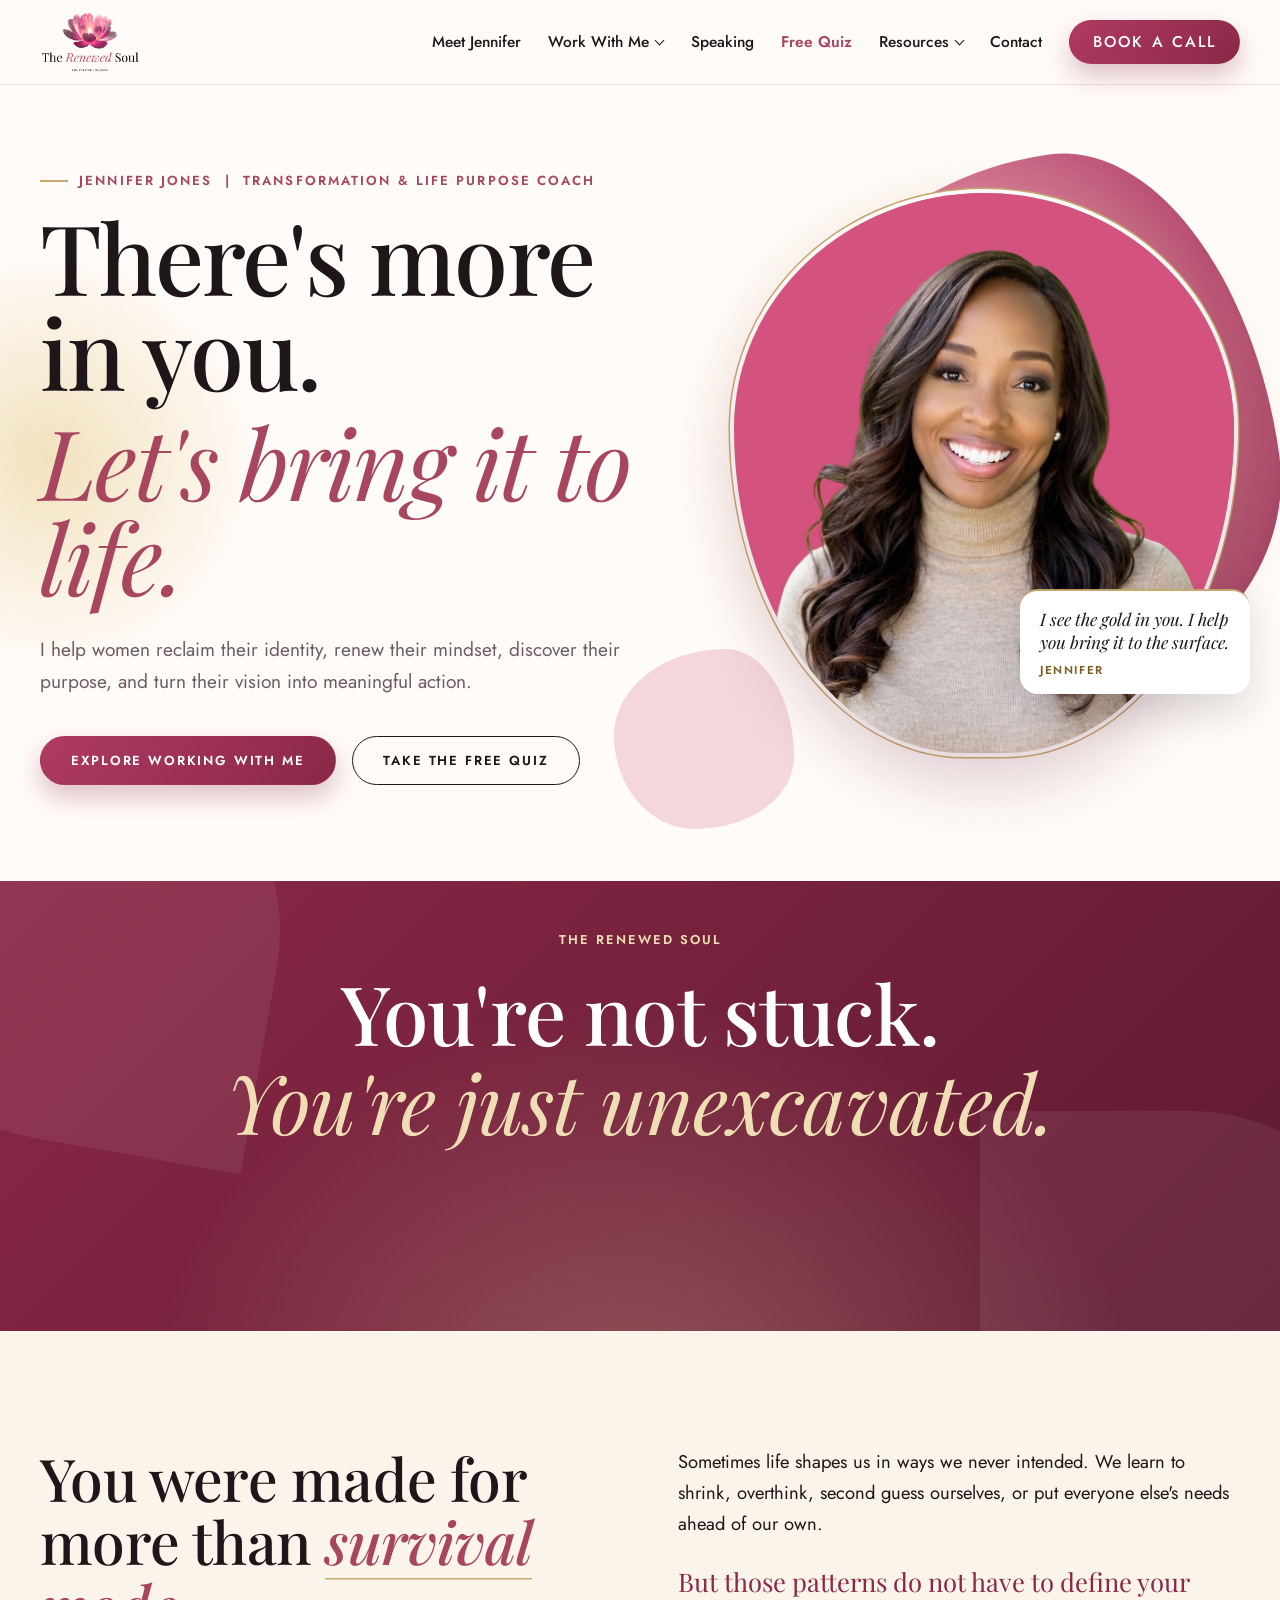
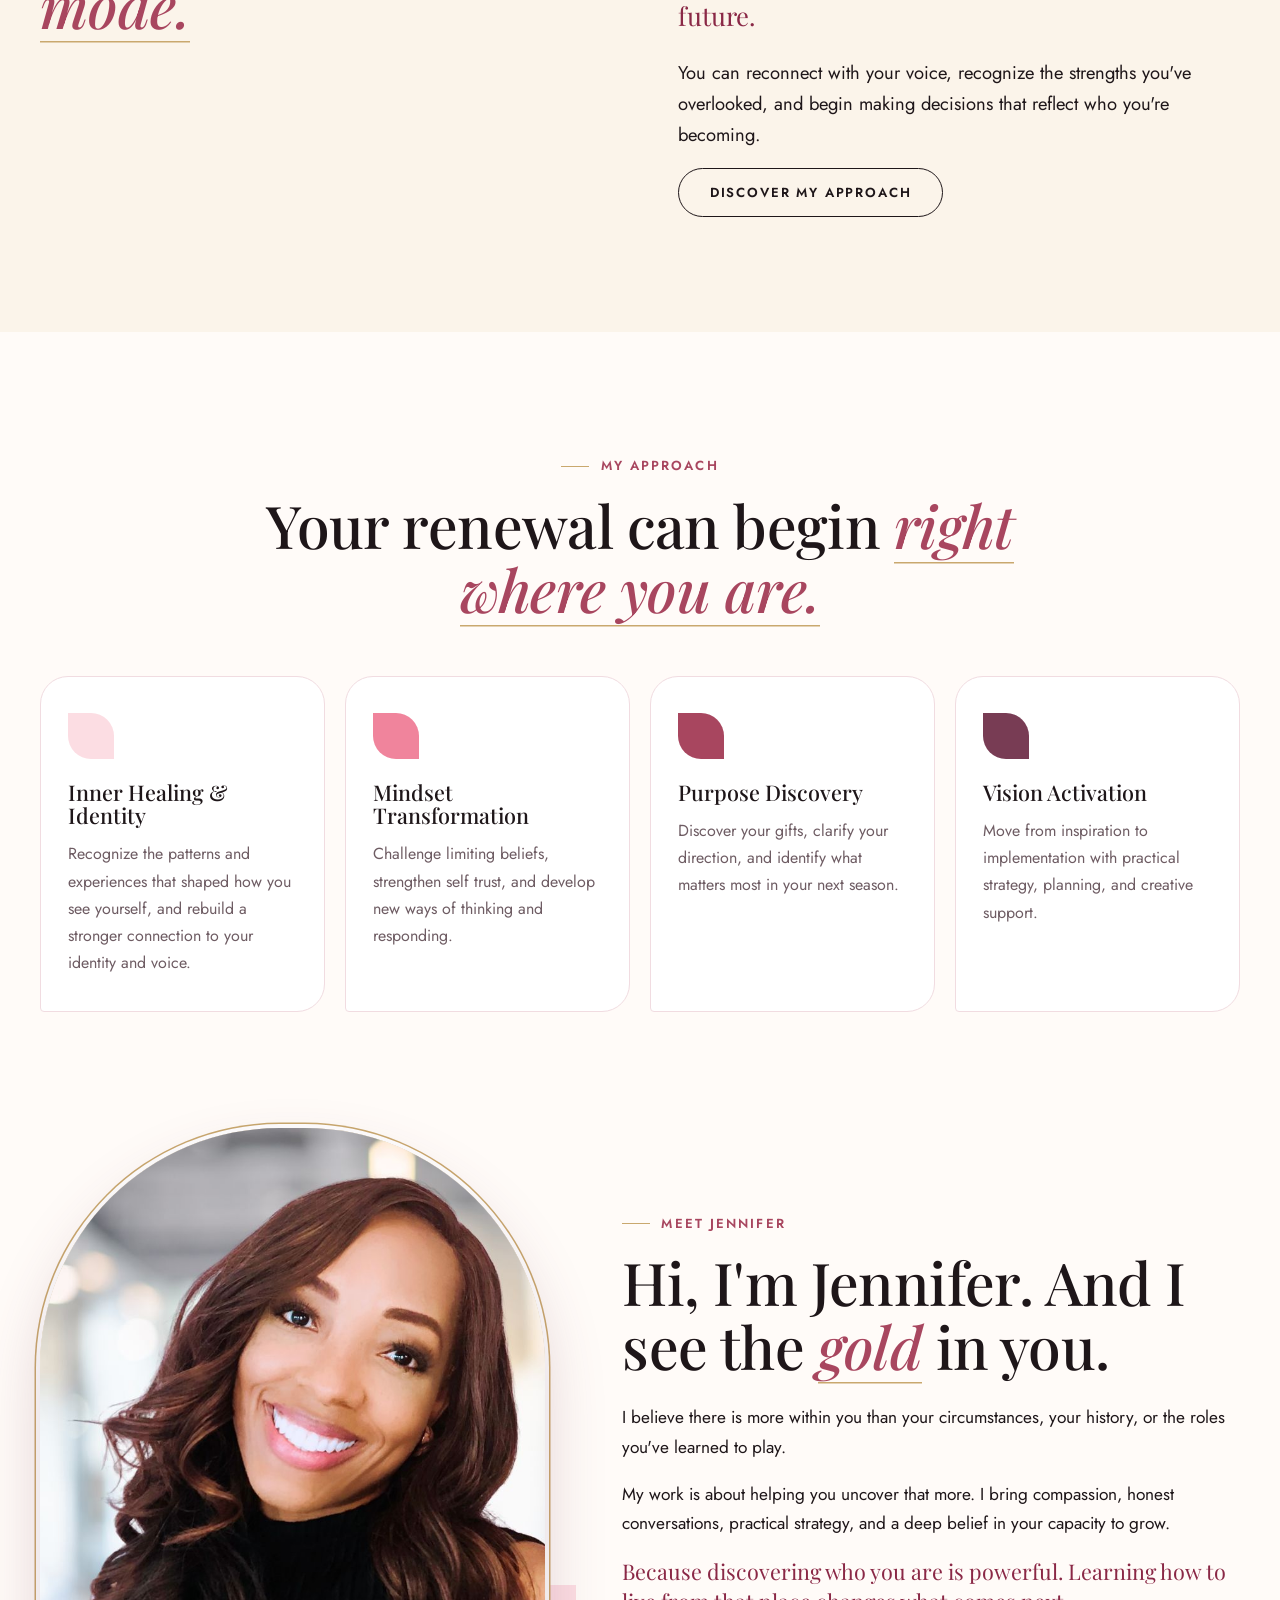
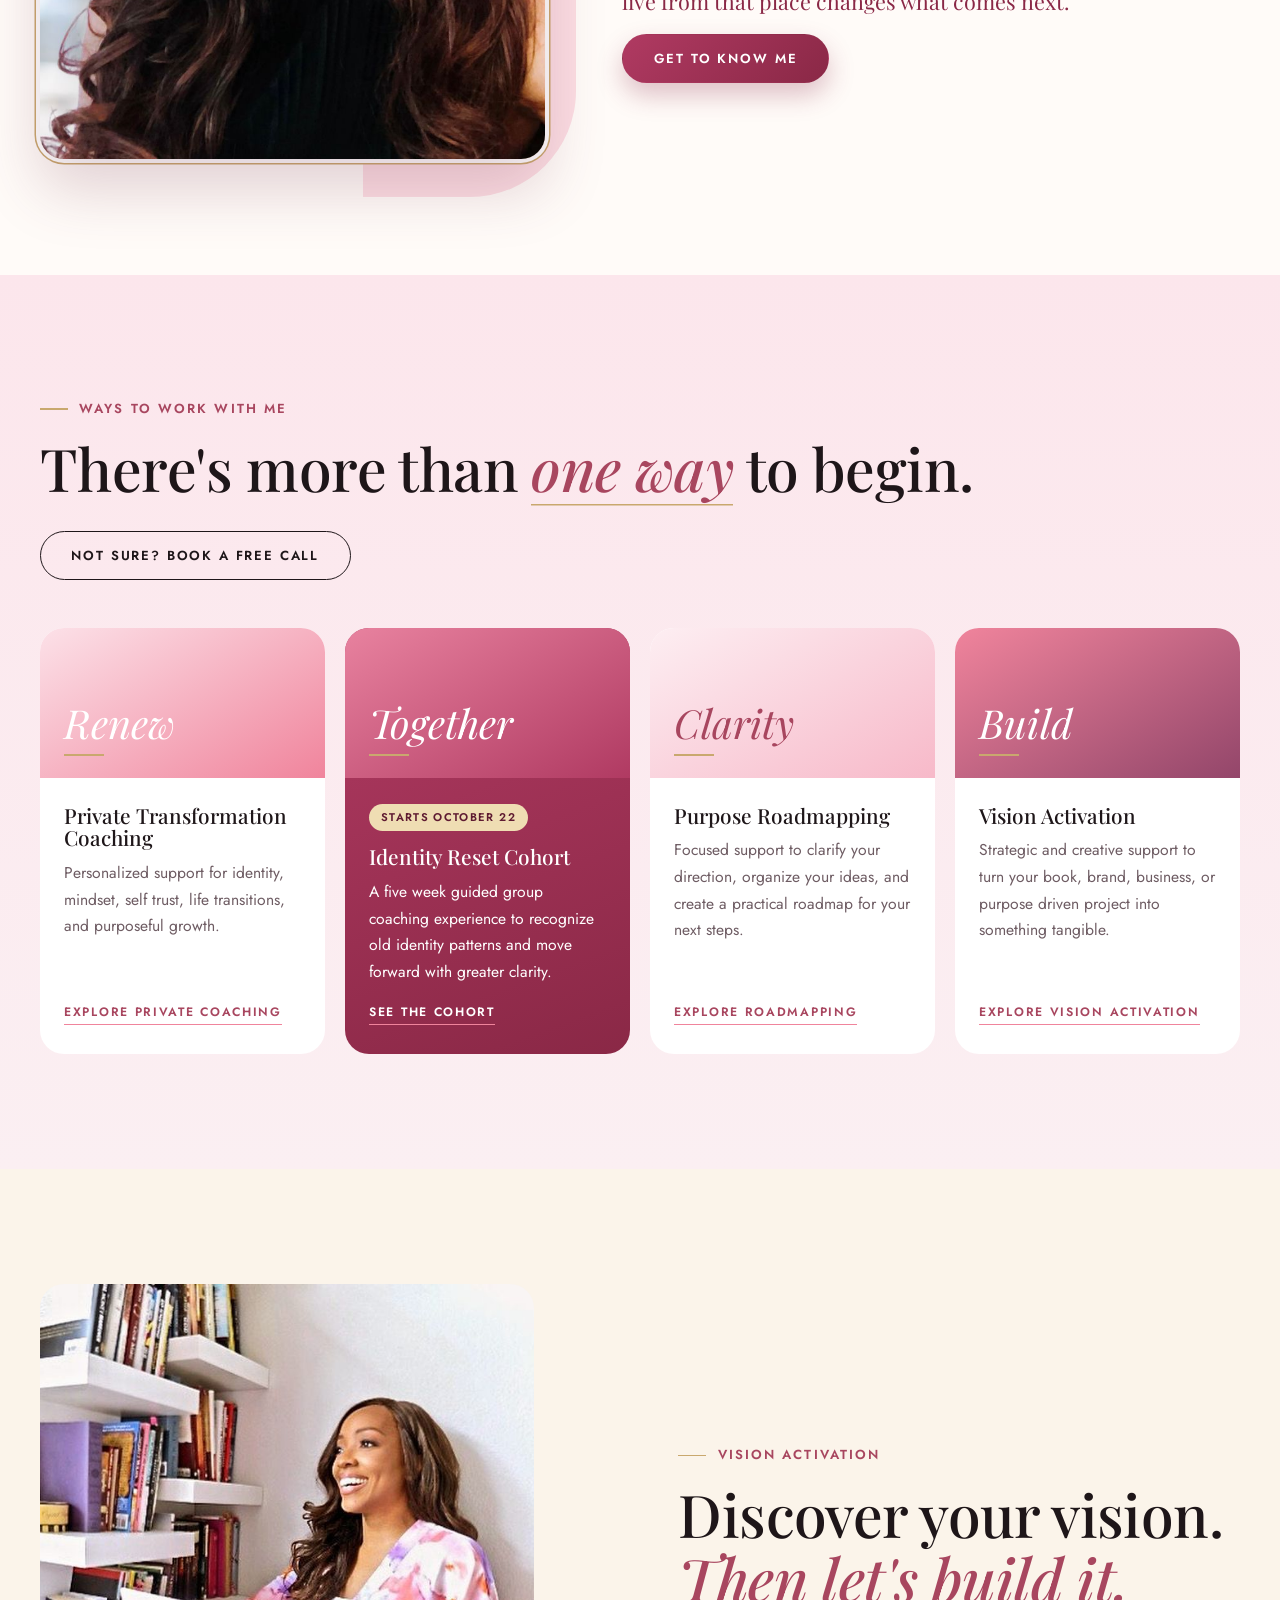
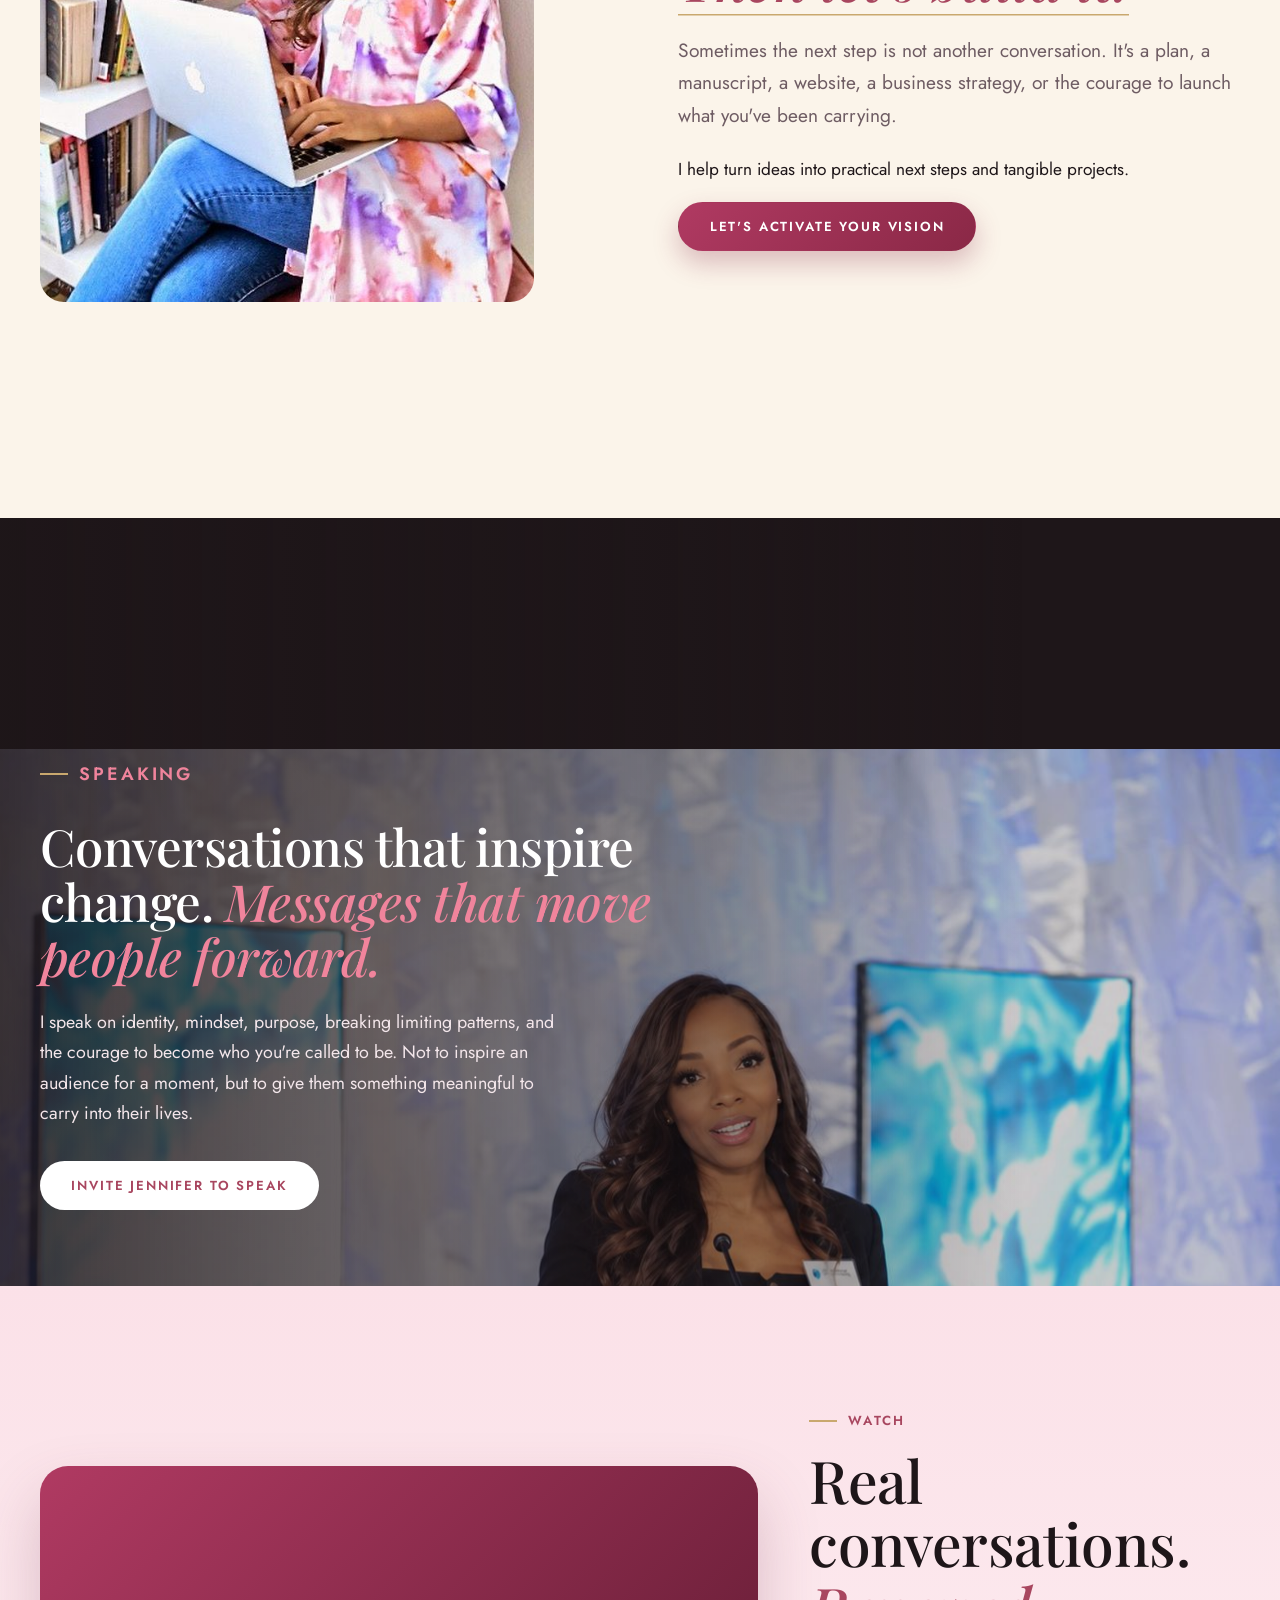
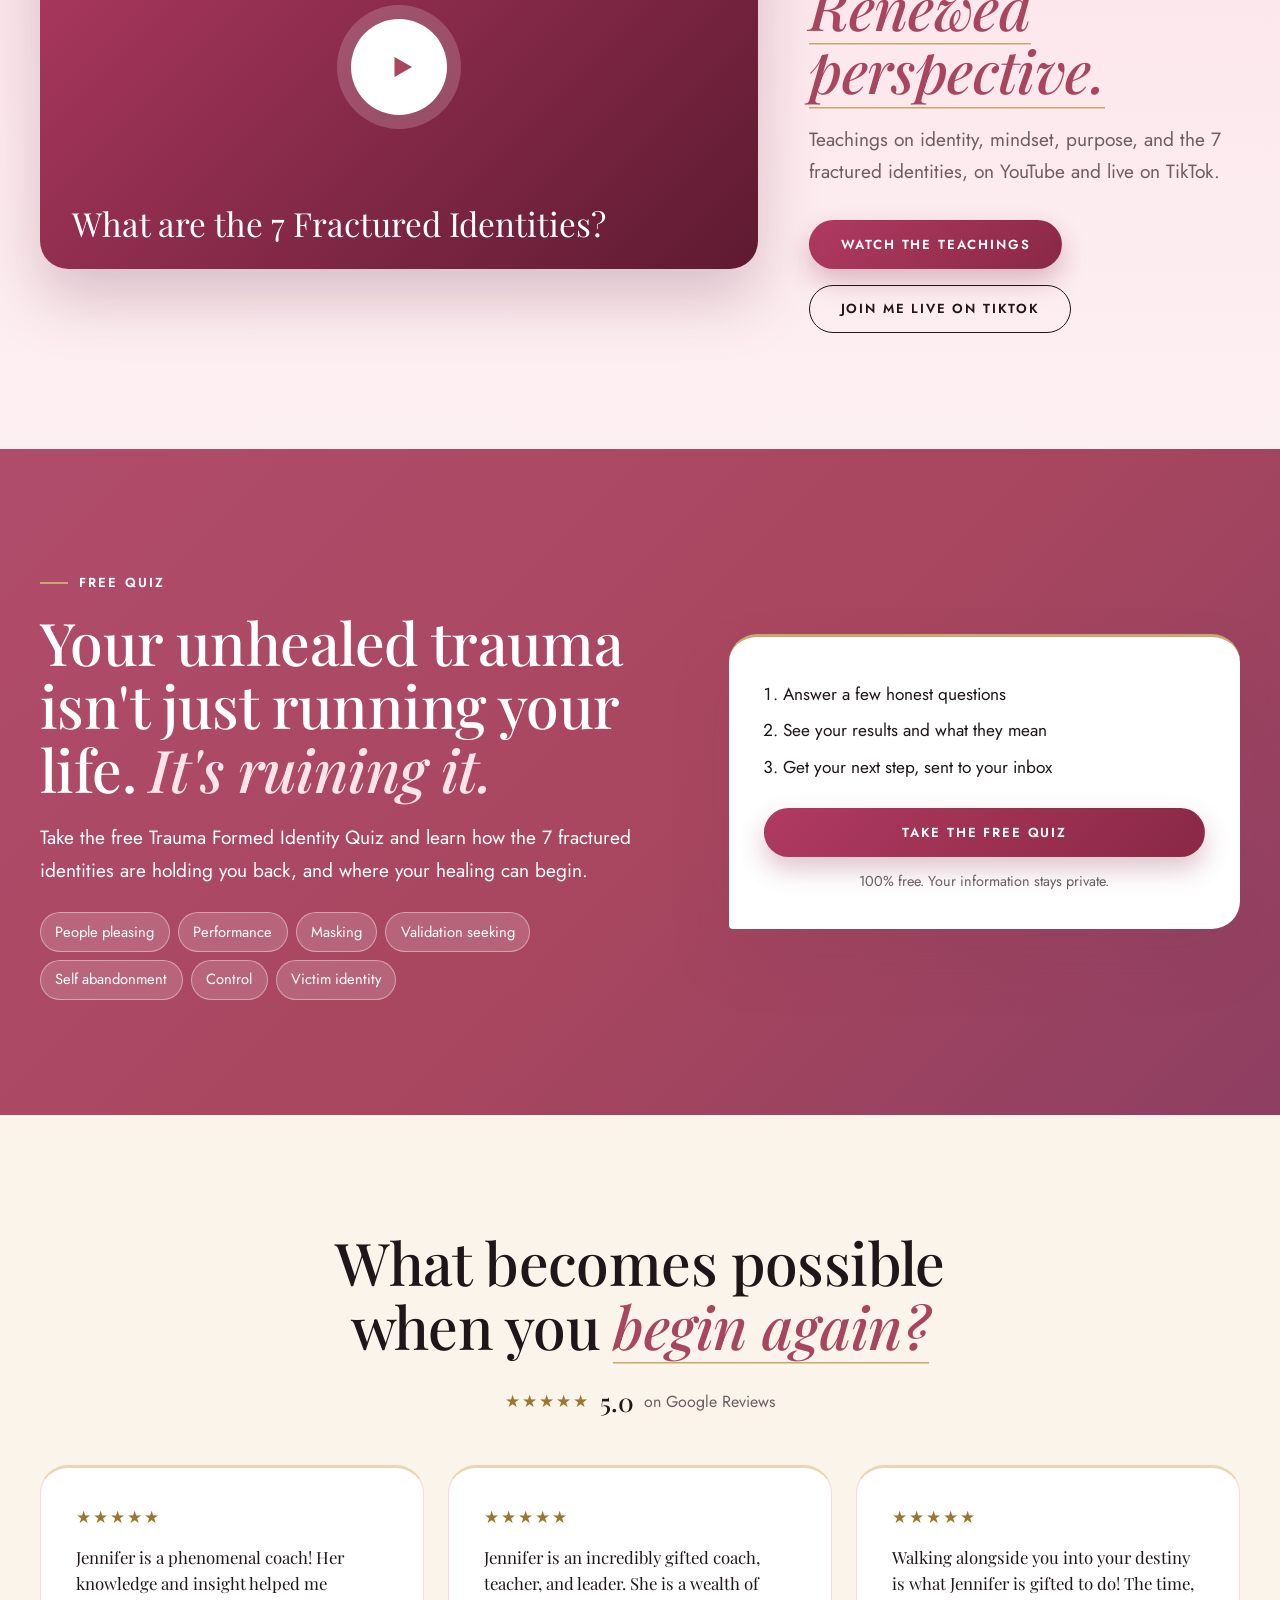
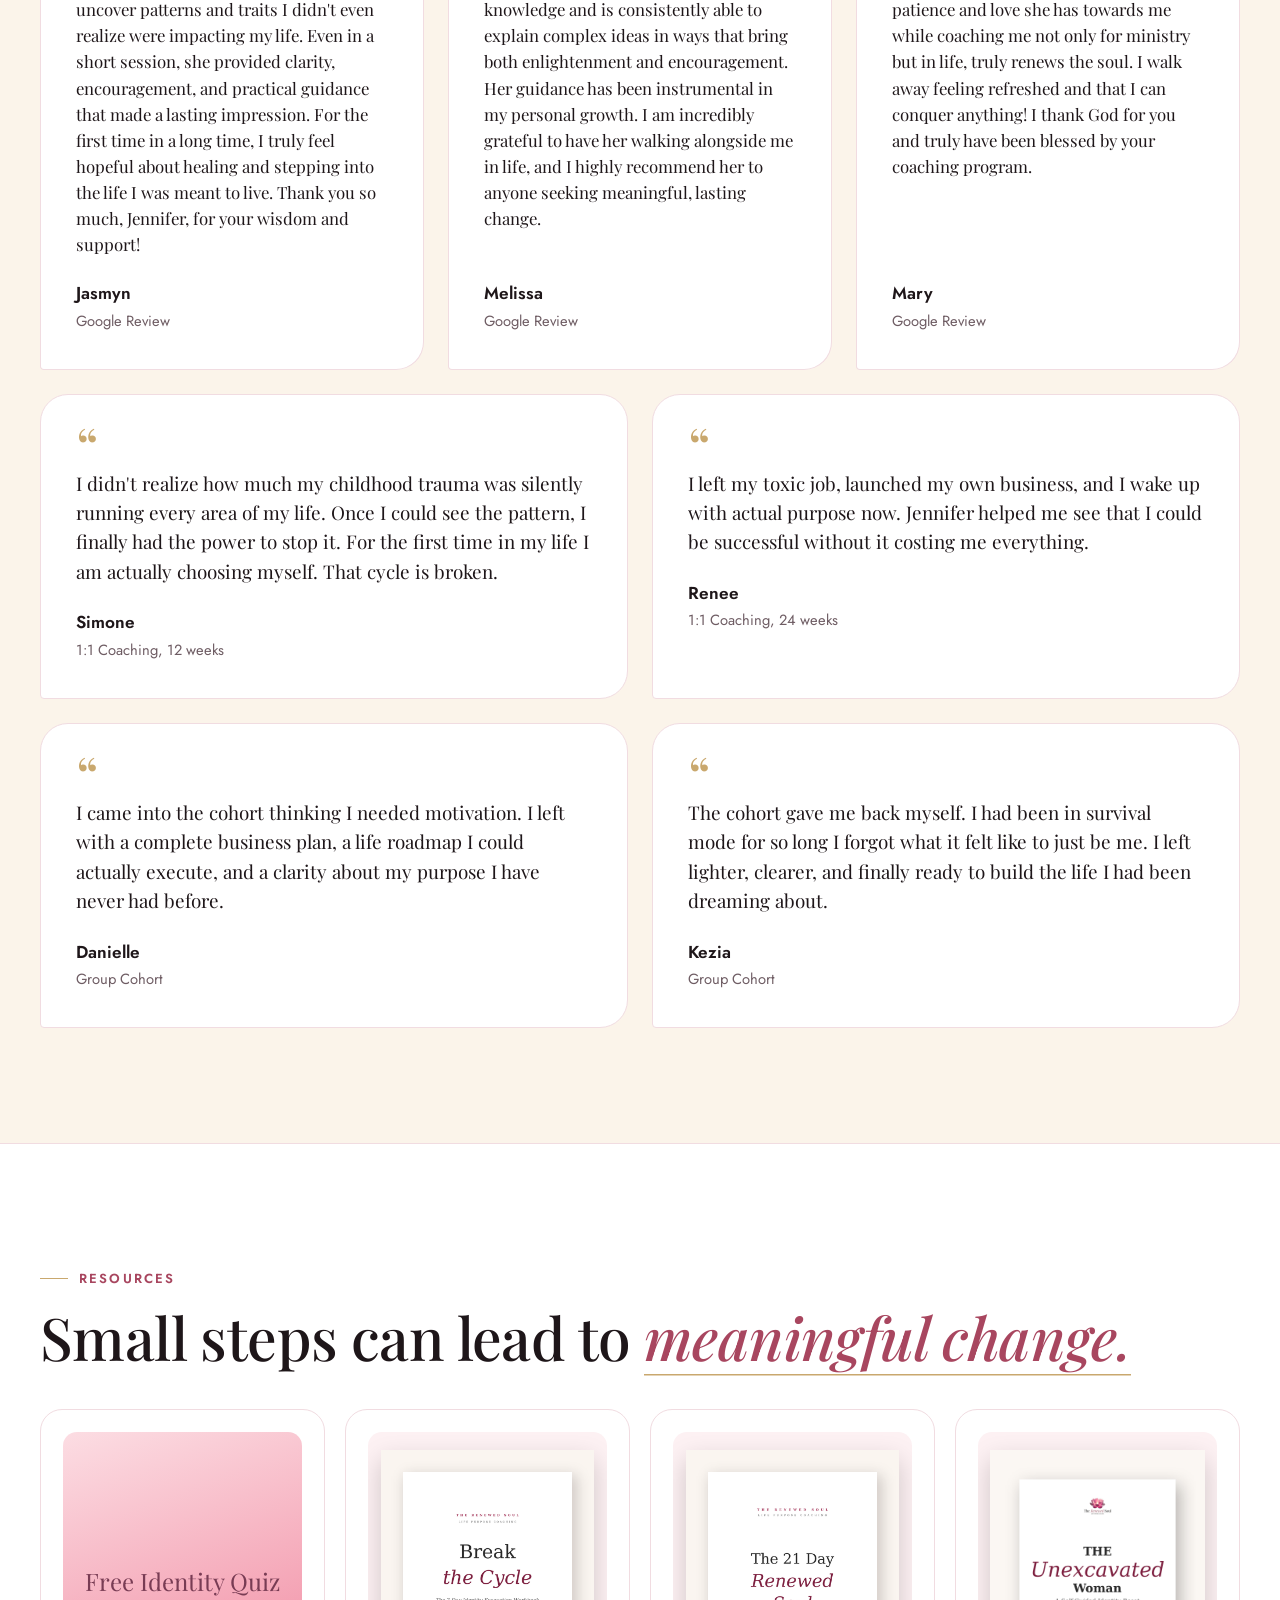
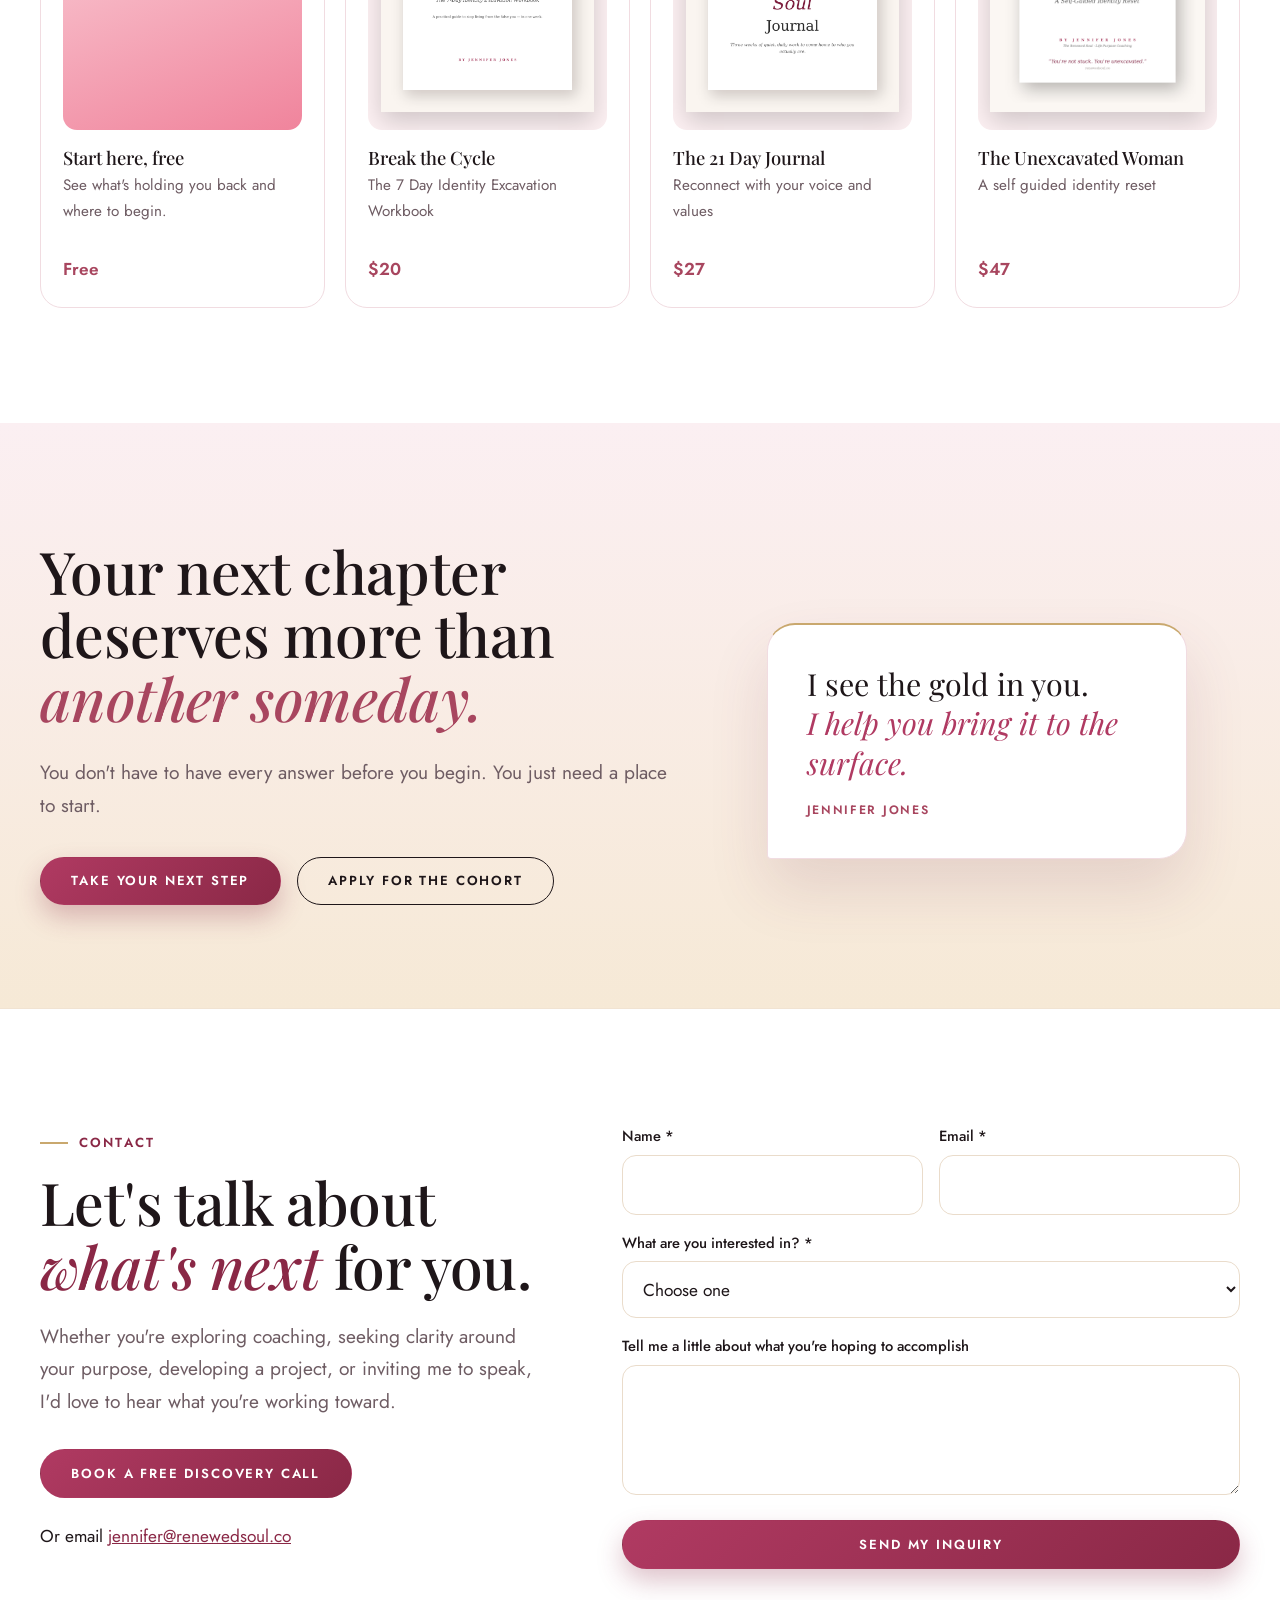
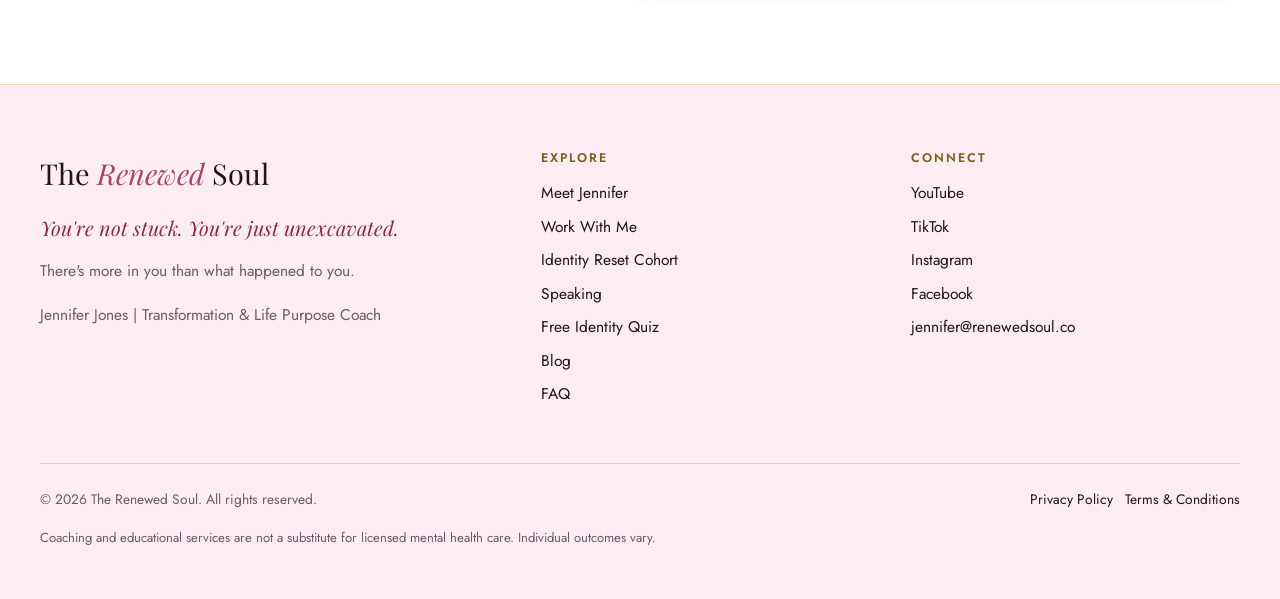
==== index.html @ f17a7a8d "Add files via upload" ====
<!DOCTYPE html>
<html lang="en">
<head>
<meta charset="UTF-8">
<meta name="viewport" content="width=device-width, initial-scale=1, viewport-fit=cover">
<script>document.documentElement.classList.add('js')</script>
<title>Jennifer Jones | Transformation & Life Purpose Coach and Speaker</title>
<meta name="description" content="Trauma informed life purpose coaching with Jennifer Jones. Heal identity patterns, renew your mindset, find your purpose, and build your vision.">
<meta name="author" content="Jennifer Jones">
<meta name="robots" content="index, follow, max-image-preview:large, max-snippet:-1">
<link rel="canonical" href="https://renewedsoul.co/">
<meta name="theme-color" content="#A8465F">
<meta property="og:type" content="website">
<meta property="og:site_name" content="The Renewed Soul">
<meta property="og:locale" content="en_US">
<meta property="og:url" content="https://renewedsoul.co/">
<meta property="og:title" content="Jennifer Jones | Transformation & Life Purpose Coach and Speaker">
<meta property="og:description" content="Trauma informed life purpose coaching with Jennifer Jones. Heal identity patterns, renew your mindset, find your purpose, and build your vision.">
<meta property="og:image" content="https://renewedsoul.co/images/hero.jpg">
<meta property="og:image:width" content="1000">
<meta property="og:image:height" content="1000">
<meta property="og:image:alt" content="Jennifer Jones, Transformation and Life Purpose Coach, smiling">
<meta name="twitter:card" content="summary_large_image">
<meta name="twitter:title" content="Jennifer Jones | Transformation & Life Purpose Coach and Speaker">
<meta name="twitter:description" content="Trauma informed life purpose coaching with Jennifer Jones. Heal identity patterns, renew your mindset, find your purpose, and build your vision.">
<meta name="twitter:image" content="https://renewedsoul.co/images/hero.jpg">
<meta name="twitter:image:alt" content="Jennifer Jones, Transformation and Life Purpose Coach, smiling">
<link rel="icon" href="logo.png">
<link rel="apple-touch-icon" href="logo.png">
<link rel="sitemap" type="application/xml" href="sitemap.xml">
<script type="application/ld+json">{"@context": "https://schema.org", "@graph": [{"@type": "ProfessionalService", "@id": "https://renewedsoul.co/#business", "name": "The Renewed Soul", "alternateName": "Renewed Soul Coaching", "url": "https://renewedsoul.co/", "logo": "https://renewedsoul.co/logo.png", "image": "https://renewedsoul.co/images/hero.jpg", "email": "jennifer@renewedsoul.co", "description": "Transformation and life purpose coaching for women: identity, inner healing, mindset, purpose discovery, vision activation, group cohorts, and speaking.", "founder": {"@id": "https://renewedsoul.co/#jennifer"}, "areaServed": "Worldwide (virtual)", "sameAs": ["https://www.instagram.com/therenewedsoulcoaching", "https://www.facebook.com/renewedsoulcoaching", "https://www.tiktok.com/@therenewedsoulcoach", "https://www.youtube.com/channel/UCcUUK5c2Fx3Fn_vhpyp1Ylw", "https://stan.store/renewedsoul"]}, {"@type": "WebSite", "@id": "https://renewedsoul.co/#website", "url": "https://renewedsoul.co/", "name": "The Renewed Soul", "publisher": {"@id": "https://renewedsoul.co/#business"}}, {"@type": "Person", "@id": "https://renewedsoul.co/#jennifer", "name": "Jennifer Jones", "jobTitle": "Transformation & Life Purpose Coach and Speaker", "url": "https://renewedsoul.co/about.html", "image": "https://renewedsoul.co/images/hero.jpg", "worksFor": {"@id": "https://renewedsoul.co/#business"}, "knowsAbout": ["Identity coaching", "Trauma informed coaching", "Life purpose coaching", "Mindset", "People pleasing", "Self abandonment", "Narcissistic abuse recovery", "Business launch strategy", "Public speaking"], "sameAs": ["https://www.instagram.com/therenewedsoulcoaching", "https://www.facebook.com/renewedsoulcoaching", "https://www.tiktok.com/@therenewedsoulcoach", "https://www.youtube.com/channel/UCcUUK5c2Fx3Fn_vhpyp1Ylw"]}, {"@type": "WebPage", "@id": "https://renewedsoul.co/#webpage", "url": "https://renewedsoul.co/", "name": "Jennifer Jones | Transformation & Life Purpose Coach and Speaker", "description": "Trauma informed life purpose coaching with Jennifer Jones. Heal identity patterns, renew your mindset, find your purpose, and build your vision.", "isPartOf": {"@id": "https://renewedsoul.co/#website"}, "primaryImageOfPage": "https://renewedsoul.co/images/hero.jpg", "inLanguage": "en-US"}]}</script>
<link rel="preconnect" href="https://fonts.googleapis.com"><link rel="preconnect" href="https://fonts.gstatic.com" crossorigin>
<link href="https://fonts.googleapis.com/css2?family=Playfair+Display:ital,wght@0,400..800;1,400..700&family=Jost:wght@400;500;600&display=swap" rel="stylesheet">
<link rel="stylesheet" href="styles.css?v=20261012c">
</head>
<body data-page="index.html">
<a class="skip" href="#main">Skip to main content</a>
<header>
  <div class="wrap head">
    <a class="brand" href="index.html" aria-label="The Renewed Soul home"><img src="logo-header.png" alt="The Renewed Soul, Life Purpose Coaching"></a>
    <button class="menu" aria-expanded="false" aria-controls="mainnav">Menu</button>
    <nav class="main" id="mainnav" aria-label="Main">
      <a href="about.html">Meet Jennifer</a>
      <div class="dd"><a href="services.html">Work With Me</a>
        <ul><li><a href="services.html#signature">Private Coaching</a></li><li><a href="services.html#cohort">Identity Reset Cohort</a></li><li><a href="services.html#roadmap">Purpose Roadmapping</a></li><li><a href="services.html#vision">Vision Activation</a></li></ul></div>
      <a href="speaking.html">Speaking</a>
      <a class="quiz-link" href="quiz.html">Free Quiz</a>
      <div class="dd"><a href="index.html#resources">Resources</a>
        <ul><li><a href="#youtube" data-yt-open>Videos</a></li><li><a href="blog.html">Blog</a></li><li><a href="services.html#digital">Workbooks and Journals</a></li><li><a href="faq.html">FAQ</a></li></ul></div>
      <a href="index.html#contact">Contact</a>
      <a class="btn btn-rose" href="https://calendly.com/jennifer-renewedsoul/15min">Book a Call</a>
    </nav>
  </div>
</header>
<main id="main">

<section class="hero" id="top">
  <div class="blob a parallax" data-speed="0.18"></div><div class="blob b parallax" data-speed="-0.12"></div>
  <div class="wrap hero-grid">
    <div>
      <p class="kicker">Jennifer Jones &nbsp;|&nbsp; Transformation &amp; Life Purpose Coach</p>
      <h1>There's more in you. <em>Let's bring it to life.</em></h1>
      <p class="lede">I help women reclaim their identity, renew their mindset, discover their purpose, and turn their vision into meaningful action.</p>
      <div class="ctas"><a class="btn btn-rose" href="services.html">Explore working with me</a><a class="btn btn-line" href="quiz.html">Take the free quiz</a></div>
    </div>
    <div class="petal-frame">
      <span class="light" aria-hidden="true"></span><img src="images/hero.jpg" width="1000" height="1000" alt="Jennifer Jones smiling in a cream turtleneck" fetchpriority="high">
      <p class="hero-note parallax" data-speed="-0.08">I see the gold in you. I help you bring it to the surface.<small>Jennifer</small></p>
    </div>
  </div>
</section>

<section class="signature">
  <div class="wrap"><h2 class="parallax" data-speed="-0.1"><span class="tag-small">The Renewed Soul</span>You're not stuck. <em>You're just unexcavated.</em></h2></div>
</section>

<section class="connect">
  <div class="wrap connect-grid">
    <h2 data-reveal="left">You were made for more than <em>survival mode.</em></h2>
    <div data-reveal="right">
      <p>Sometimes life shapes us in ways we never intended. We learn to shrink, overthink, second guess ourselves, or put everyone else's needs ahead of our own.</p>
      <p class="big">But those patterns do not have to define your future.</p>
      <p>You can reconnect with your voice, recognize the strengths you've overlooked, and begin making decisions that reflect who you're becoming.</p>
      <a class="btn btn-line" href="#areas">Discover my approach</a>
    </div>
  </div>
</section>

<section id="areas">
  <div class="wrap">
    <div class="areas-head" data-reveal><p class="kicker">My approach</p><h2>Your renewal can begin <em>right where you are.</em></h2></div>
    <div class="areas">
      <article class="area" data-reveal data-delay="0"><div class="petal"></div><h3>Inner Healing &amp; Identity</h3><p>Recognize the patterns and experiences that shaped how you see yourself, and rebuild a stronger connection to your identity and voice.</p></article>
      <article class="area" data-reveal data-delay="120"><div class="petal"></div><h3>Mindset Transformation</h3><p>Challenge limiting beliefs, strengthen self trust, and develop new ways of thinking and responding.</p></article>
      <article class="area" data-reveal data-delay="240"><div class="petal"></div><h3>Purpose Discovery</h3><p>Discover your gifts, clarify your direction, and identify what matters most in your next season.</p></article>
      <article class="area" data-reveal data-delay="360"><div class="petal"></div><h3>Vision Activation</h3><p>Move from inspiration to implementation with practical strategy, planning, and creative support.</p></article>
    </div>
  </div>
</section>

<section class="meet" id="meet" style="padding-top:0">
  <div class="wrap meet-grid">
    <div class="meet-photo" data-reveal="left"><img src="images/meet.jpg" width="1000" height="1000" alt="Jennifer Jones smiling in a black top"></div>
    <div data-reveal="right">
      <p class="kicker">Meet Jennifer</p>
      <h2>Hi, I'm Jennifer. And I see the <em>gold</em> in you.</h2>
      <p>I believe there is more within you than your circumstances, your history, or the roles you've learned to play.</p>
      <p>My work is about helping you uncover that more. I bring compassion, honest conversations, practical strategy, and a deep belief in your capacity to grow.</p>
      <p class="closing">Because discovering who you are is powerful. Learning how to live from that place changes what comes next.</p>
      <a class="btn btn-rose" href="about.html">Get to know me</a>
    </div>
  </div>
</section>

<section class="ways" id="work">
  <div class="wrap">
    <div class="ways-head" data-reveal><div><p class="kicker">Ways to work with me</p><h2>There's more than <em>one way</em> to begin.</h2></div><a class="btn btn-line" href="https://calendly.com/jennifer-renewedsoul/15min">Not sure? Book a free call</a></div>
    <div class="cards">
      <a class="card" href="services.html#signature" data-reveal data-delay="0"><div class="art" aria-hidden="true"><span class="word">Renew</span></div><div class="body"><h3>Private Transformation Coaching</h3><p>Personalized support for identity, mindset, self trust, life transitions, and purposeful growth.</p><span class="go">Explore private coaching</span></div></a>
      <a class="card cohort" href="services.html#cohort" data-reveal data-delay="120"><div class="art" aria-hidden="true"><span class="word">Together</span></div><div class="body"><span class="badge">Starts October 22</span><h3>Identity Reset Cohort</h3><p>A five week guided group coaching experience to recognize old identity patterns and move forward with greater clarity.</p><span class="go">See the cohort</span></div></a>
      <a class="card" href="services.html#roadmap" data-reveal data-delay="240"><div class="art" aria-hidden="true"><span class="word">Clarity</span></div><div class="body"><h3>Purpose Roadmapping</h3><p>Focused support to clarify your direction, organize your ideas, and create a practical roadmap for your next steps.</p><span class="go">Explore roadmapping</span></div></a>
      <a class="card" href="services.html#vision" data-reveal data-delay="360"><div class="art" aria-hidden="true"><span class="word">Build</span></div><div class="body"><h3>Vision Activation</h3><p>Strategic and creative support to turn your book, brand, business, or purpose driven project into something tangible.</p><span class="go">Explore vision activation</span></div></a>
    </div>
  </div>
</section>



<section class="vision" id="vision">
  <div class="wrap vision-grid">
    <div class="vision-photos" data-reveal="left"><img class="a" src="images/vision.jpg" width="640" height="756" alt="Jennifer typing on a laptop beside her bookshelves" style="width:88%"></div>
    <div data-reveal="right">
      <p class="kicker">Vision Activation</p>
      <h2>Discover your vision. <em>Then let's build it.</em></h2>
      <p class="lede" style="margin:1.5rem 0">Sometimes the next step is not another conversation. It's a plan, a manuscript, a website, a business strategy, or the courage to launch what you've been carrying.</p>
      <p>I help turn ideas into practical next steps and tangible projects.</p>
      <a class="btn btn-rose" href="services.html#vision">Let's activate your vision</a>
    </div>
  </div>
</section>

<section class="speak" id="speaking">
  <img class="parallax" data-speed="0.06" data-scale="1.22" src="images/speak.jpg" width="1556" height="1011" alt="Jennifer Jones speaking at a podium on stage">
  <div class="over"><div class="wrap" data-reveal="left">
    <p class="kicker" style="color:var(--petal)">Speaking</p>
    <h2>Conversations that inspire change. <em>Messages that move people forward.</em></h2>
    <p>I speak on identity, mindset, purpose, breaking limiting patterns, and the courage to become who you're called to be. Not to inspire an audience for a moment, but to give them something meaningful to carry into their lives.</p>
    <a class="btn btn-white" href="speaking.html">Invite Jennifer to speak</a>
  </div></div>
</section>

<section class="teach" id="watch">
  <div class="wrap">
    <div class="watch-grid">
      <a class="feature-video" href="#youtube" data-yt-open data-reveal="zoom"><span class="play"><svg viewBox="0 0 24 24"><path d="M6 4l14 8-14 8z"/></svg></span><span class="cap">What are the 7 Fractured Identities?</span></a>
      <div data-reveal="right">
        <p class="kicker">Watch</p>
        <h2>Real conversations. <em>Renewed perspective.</em></h2>
        <p class="lede" style="margin-top:1.3rem">Teachings on identity, mindset, purpose, and the 7 fractured identities, on YouTube and live on TikTok.</p>
        <div class="ctas"><a class="btn btn-rose" href="#youtube" data-yt-open>Watch the teachings</a><a class="btn btn-line" href="https://www.tiktok.com/@therenewedsoulcoach">Join me live on TikTok</a></div>
      </div>
    </div>
  </div>
</section>

<section class="quiz-band" id="quiz">
  <div class="wrap quiz-grid">
    <div data-reveal="left">
      <p class="kicker">Free quiz</p>
      <h2>Your unhealed trauma isn't just running your life. <em>It's ruining it.</em></h2>
      <p class="lede" style="margin-top:1.3rem">Take the free Trauma Formed Identity Quiz and learn how the 7 fractured identities are holding you back, and where your healing can begin.</p>
      <div class="qtags"><span>People pleasing</span><span>Performance</span><span>Masking</span><span>Validation seeking</span><span>Self abandonment</span><span>Control</span><span>Victim identity</span></div>
    </div>
    <div class="quiz-card" data-reveal="right">
      <ol><li>Answer a few honest questions</li><li>See your results and what they mean</li><li>Get your next step, sent to your inbox</li></ol>
      <a class="btn btn-rose" href="quiz.html">Take the free quiz</a>
      <small>100% free. Your information stays private.</small>
    </div>
  </div>
</section>

<section class="stories">
  <div class="wrap">
    <h2 data-reveal>What becomes possible when you <em>begin again?</em></h2>
    <div class="g-rating" data-reveal><span class="stars" aria-hidden="true">&#9733;&#9733;&#9733;&#9733;&#9733;</span><strong>5.0</strong><span>on Google Reviews</span></div>
    <div class="quotes three">
      <figure class="q" data-reveal data-delay="0"><span class="stars" aria-label="5 stars">&#9733;&#9733;&#9733;&#9733;&#9733;</span><blockquote>Jennifer is a phenomenal coach! Her knowledge and insight helped me uncover patterns and traits I didn't even realize were impacting my life. Even in a short session, she provided clarity, encouragement, and practical guidance that made a lasting impression. For the first time in a long time, I truly feel hopeful about healing and stepping into the life I was meant to live. Thank you so much, Jennifer, for your wisdom and support!</blockquote><figcaption>Jasmyn<span>Google Review</span></figcaption></figure>
      <figure class="q" data-reveal data-delay="120"><span class="stars" aria-label="5 stars">&#9733;&#9733;&#9733;&#9733;&#9733;</span><blockquote>Jennifer is an incredibly gifted coach, teacher, and leader. She is a wealth of knowledge and is consistently able to explain complex ideas in ways that bring both enlightenment and encouragement. Her guidance has been instrumental in my personal growth. I am incredibly grateful to have her walking alongside me in life, and I highly recommend her to anyone seeking meaningful, lasting change.</blockquote><figcaption>Melissa<span>Google Review</span></figcaption></figure>
      <figure class="q" data-reveal data-delay="240"><span class="stars" aria-label="5 stars">&#9733;&#9733;&#9733;&#9733;&#9733;</span><blockquote>Walking alongside you into your destiny is what Jennifer is gifted to do! The time, patience and love she has towards me while coaching me not only for ministry but in life, truly renews the soul. I walk away feeling refreshed and that I can conquer anything! I thank God for you and truly have been blessed by your coaching program.</blockquote><figcaption>Mary<span>Google Review</span></figcaption></figure>
    </div>
    <div class="quotes">
      <figure class="q" data-reveal="left"><blockquote>I didn't realize how much my childhood trauma was silently running every area of my life. Once I could see the pattern, I finally had the power to stop it. For the first time in my life I am actually choosing myself. That cycle is broken.</blockquote><figcaption>Simone<span>1:1 Coaching, 12 weeks</span></figcaption></figure>
      <figure class="q" data-reveal="right"><blockquote>I left my toxic job, launched my own business, and I wake up with actual purpose now. Jennifer helped me see that I could be successful without it costing me everything.</blockquote><figcaption>Renee<span>1:1 Coaching, 24 weeks</span></figcaption></figure>
      <figure class="q" data-reveal="left"><blockquote>I came into the cohort thinking I needed motivation. I left with a complete business plan, a life roadmap I could actually execute, and a clarity about my purpose I have never had before.</blockquote><figcaption>Danielle<span>Group Cohort</span></figcaption></figure>
      <figure class="q" data-reveal="right"><blockquote>The cohort gave me back myself. I had been in survival mode for so long I forgot what it felt like to just be me. I left lighter, clearer, and finally ready to build the life I had been dreaming about.</blockquote><figcaption>Kezia<span>Group Cohort</span></figcaption></figure>
    </div>
  </div>
</section>

<section class="res" id="resources">
  <div class="wrap">
    <div data-reveal><p class="kicker">Resources</p><h2>Small steps can lead to <em>meaningful change.</em></h2></div>
    <div class="res-grid">
      <a class="prod" href="quiz.html" data-reveal data-delay="0"><div class="cover free"><span>Free Identity Quiz</span></div><h3>Start here, free</h3><p style="color:var(--muted);font-size:.95rem">See what's holding you back and where to begin.</p><span class="price">Free</span></a>
      <a class="prod" href="https://stan.store/renewedsoul/p/break-the-cycle-workbook-f9pijyvz" data-reveal data-delay="120"><div class="cover"><img src="book-break-the-cycle.png" width="778" height="960" loading="lazy" alt="Break the Cycle workbook cover"></div><h3>Break the Cycle</h3><p style="color:var(--muted);font-size:.95rem">The 7 Day Identity Excavation Workbook</p><span class="price">$20</span></a>
      <a class="prod" href="https://stan.store/renewedsoul/p/get-my-21-day-renewed-soul-journal-now" data-reveal data-delay="240"><div class="cover"><img src="book-21-day-journal.png" width="778" height="960" loading="lazy" alt="21 Day Renewed Soul Journal cover"></div><h3>The 21 Day Journal</h3><p style="color:var(--muted);font-size:.95rem">Reconnect with your voice and values</p><span class="price">$27</span></a>
      <a class="prod" href="https://stan.store/renewedsoul/p/identity-reset-workbook-tkueg3rs" data-reveal data-delay="360"><div class="cover"><img src="book-unexcavated-woman.png" width="778" height="960" loading="lazy" alt="The Unexcavated Woman guide cover"></div><h3>The Unexcavated Woman</h3><p style="color:var(--muted);font-size:.95rem">A self guided identity reset</p><span class="price">$47</span></a>
    </div>
  </div>
</section>

<section class="final">
  <div class="wrap final-grid">
    <div class="txt" data-reveal="left">
      <h2>Your next chapter deserves more than <em>another someday.</em></h2>
      <p class="lede" style="margin:1.5rem 0 2.2rem">You don't have to have every answer before you begin. You just need a place to start.</p>
      <div class="ctas"><a class="btn btn-rose" href="#contact">Take your next step</a><a class="btn btn-line" href="https://forms.gle/mDTVDYQPwBwB2Vpw5">Apply for the cohort</a></div>
    </div>
    <blockquote class="goldquote" data-reveal="right">I see the gold in you. <em>I help you bring it to the surface.</em><small>Jennifer Jones</small></blockquote>
  </div>
</section>

<section class="contact" id="contact">
  <div class="wrap contact-grid">
    <div data-reveal="left">
      <p class="kicker" style="color:var(--petal)">Contact</p>
      <h2>Let's talk about <em style="color:var(--petal)">what's next</em> for you.</h2>
      <p class="lede" style="color:#D9C6CD;margin:1.4rem 0 2rem">Whether you're exploring coaching, seeking clarity around your purpose, developing a project, or inviting me to speak, I'd love to hear what you're working toward.</p>
      <a class="btn btn-white" href="https://calendly.com/jennifer-renewedsoul/15min">Book a free discovery call</a>
      <p style="margin-top:1.5rem">Or email <a href="mailto:jennifer@renewedsoul.co" style="color:var(--petal)">jennifer@renewedsoul.co</a></p>
    </div>
    <form onsubmit="event.preventDefault();sendForm(this,'Website inquiry')" novalidate data-reveal="right">
      <div class="row2"><div><label for="cf-name">Name <span aria-hidden="true">*</span></label><input id="cf-name" name="Name" autocomplete="name" required aria-required="true"></div><div><label for="cf-email">Email <span aria-hidden="true">*</span></label><input id="cf-email" name="Email" type="email" autocomplete="email" required aria-required="true"></div></div>
      <div><label for="cf-topic">What are you interested in? <span aria-hidden="true">*</span></label><select id="cf-topic" name="Interested in" required><option value="">Choose one</option><option>Private Coaching</option><option>Identity Reset Cohort</option><option>Purpose Roadmapping</option><option>Vision Activation project</option><option>Speaking invitation</option><option>Something else</option></select></div>
      <div><label for="cf-msg">Tell me a little about what you're hoping to accomplish</label><textarea id="cf-msg" name="Message"></textarea></div>
      <input type="text" name="_honey" tabindex="-1" autocomplete="off" aria-hidden="true" style="position:absolute;left:-9999px">
      <p class="formmsg" role="alert" aria-live="assertive"></p>
      <button class="btn btn-rose" type="submit">Send my inquiry</button>
    </form>
  </div>
</section>
</main>
<footer>
  <div class="wrap">
    <div class="foot">
      <div><div class="name">The <em>Renewed</em> Soul</div><p class="tagline">You're not stuck. You're just unexcavated.</p><p>There's more in you than what happened to you.</p><p>Jennifer Jones | Transformation &amp; Life Purpose Coach</p></div>
      <div><h2 class="fh">Explore</h2><ul><li><a href="about.html">Meet Jennifer</a></li><li><a href="services.html">Work With Me</a></li><li><a href="services.html#cohort">Identity Reset Cohort</a></li><li><a href="speaking.html">Speaking</a></li><li><a href="quiz.html">Free Identity Quiz</a></li><li><a href="blog.html">Blog</a></li><li><a href="faq.html">FAQ</a></li></ul></div>
      <div><h2 class="fh">Connect</h2><ul><li><a href="https://www.youtube.com/channel/UCcUUK5c2Fx3Fn_vhpyp1Ylw">YouTube</a></li><li><a href="https://www.tiktok.com/@therenewedsoulcoach">TikTok</a></li><li><a href="https://www.instagram.com/therenewedsoulcoaching">Instagram</a></li><li><a href="https://www.facebook.com/renewedsoulcoaching">Facebook</a></li><li><a href="mailto:jennifer@renewedsoul.co">jennifer@renewedsoul.co</a></li></ul></div>
    </div>
    <div class="fine"><span>&copy; 2026 The Renewed Soul. All rights reserved.</span><span><a href="privacy.html">Privacy Policy</a> &nbsp; <a href="terms.html">Terms &amp; Conditions</a></span></div>
    <p style="font-size:.82rem;margin-top:1rem;color:#9F8B93">Coaching and educational services are not a substitute for licensed mental health care. Individual outcomes vary.</p>
  </div>
</footer>

<dialog class="promo" id="promo" aria-labelledby="promo-t">
  <button class="x" aria-label="Close" data-close>&times;</button>
  <div class="promo-grid">
    <img src="images/popup.jpg" width="900" height="900" alt="Jennifer Jones smiling in a black turtleneck">
    <div class="promo-body">
      <p class="kicker">The Identity Reset Cohort</p>
      <h2 id="promo-t">Ready to rediscover <em>who you are?</em></h2>
      <p>Five weeks of guided group coaching to recognize old identity patterns, reconnect with your voice, and move forward with greater clarity.</p>
      <div class="promo-meta">
        <span><strong>Thursdays, October 22 to November 19, 2026</strong></span>
        <span>5:30 to 7:00 PM Pacific (8:30 PM Eastern)</span>
        <span>Special pay in full rate: <strong>$397</strong></span>
      </div>
      <a class="btn btn-rose" href="https://forms.gle/mDTVDYQPwBwB2Vpw5" data-applied>Apply for the cohort</a>
      <button class="later" data-close>Maybe later</button>
      <p class="promo-note">Applications are reviewed before enrollment.</p>
    </div>
  </div>
</dialog>

<dialog class="ytpop" id="youtube" aria-labelledby="yt-t">
  <button class="x" aria-label="Close" data-close>&times;</button>
  <div class="yt-top"><img src="logo.png" alt=""><h2 id="yt-t">The Renewed Soul on YouTube</h2><p>@RenewedSoulCoaching</p></div>
  <ul class="yt-list">
    <li><a href="https://www.youtube.com/@RenewedSoulCoaching/videos"><span class="pl"><svg viewBox="0 0 24 24"><path d="M6 4l14 8-14 8z"/></svg></span><div><strong>What Are the 7 Fractured Identities?</strong><span>Two part teaching on breaking toxic cycles</span></div></a></li>
    <li><a href="https://www.youtube.com/@RenewedSoulCoaching/videos"><span class="pl"><svg viewBox="0 0 24 24"><path d="M6 4l14 8-14 8z"/></svg></span><div><strong>The People Pleaser Identity</strong><span>Two part series on what people pleasing is doing to you</span></div></a></li>
    <li><a href="https://www.youtube.com/@RenewedSoulCoaching/videos"><span class="pl"><svg viewBox="0 0 24 24"><path d="M6 4l14 8-14 8z"/></svg></span><div><strong>Performance Identity</strong><span>Why success never feels like enough</span></div></a></li>
  </ul>
  <div class="yt-actions"><a class="btn btn-rose" href="https://www.youtube.com/@RenewedSoulCoaching?sub_confirmation=1">Subscribe</a><a class="btn btn-line" href="https://www.youtube.com/@RenewedSoulCoaching/videos">Watch all videos</a></div>
</dialog>

<script>
/* ===== Settings ===== */
const POPUP_DELAY_SECONDS = 10;
const POPUP_UNTIL = "2026-11-19";   /* the pop-up stops showing after this date */
const FORM_ENDPOINT = "https://formsubmit.co/ajax/jennifer@renewedsoul.co";   /* form messages are delivered to this inbox */
/* YouTube: paste a video ID (the letters after watch?v=) into any data-yt="" and it plays right on the page */
/* ==================== */
(function(){
  const d=document, reduce=matchMedia('(prefers-reduced-motion: reduce)').matches;
  try{history.scrollRestoration='manual'}catch(e){}
  const land=()=>{const h=location.hash&&d.getElementById(location.hash.slice(1));if(h)h.scrollIntoView({behavior:'instant'});else scrollTo({top:0,behavior:'instant'})};
  land();addEventListener('load',()=>{land();setTimeout(land,350)});
  requestAnimationFrame(()=>d.body.classList.add('loaded'));
  const mb=d.querySelector('.menu'),nav=d.getElementById('mainnav');
  mb.addEventListener('click',()=>{const o=nav.classList.toggle('open');mb.setAttribute('aria-expanded',o);mb.textContent=o?'Close':'Menu'});
  nav.querySelectorAll('a').forEach(a=>a.addEventListener('click',()=>{nav.classList.remove('open');mb.textContent='Menu';mb.setAttribute('aria-expanded','false')}));
  addEventListener('keydown',e=>{if(e.key==='Escape'&&nav.classList.contains('open')){nav.classList.remove('open');mb.textContent='Menu';mb.setAttribute('aria-expanded','false');mb.focus()}});
  const io=new IntersectionObserver(es=>es.forEach(e=>{if(e.isIntersecting){e.target.classList.add('in');io.unobserve(e.target)}}),{threshold:.12,rootMargin:'0px 0px -6% 0px'});
  d.querySelectorAll('[data-reveal]').forEach(el=>{el.style.transitionDelay=(el.dataset.delay||0)+'ms';io.observe(el)});
  d.querySelectorAll('[data-yt]').forEach(v=>{const id=v.dataset.yt;if(!id)return;v.addEventListener('click',e=>{e.preventDefault();const f=v.querySelector('.frame')||v;f.insertAdjacentHTML('beforeend','<iframe src="https://www.youtube-nocookie.com/embed/'+id+'?autoplay=1" allow="autoplay; encrypted-media" allowfullscreen title="Video"></iframe>')})});
  const brand=d.querySelector('.brand');
  brand.addEventListener('click',e=>{if(d.body.dataset.page==='index.html'){e.preventDefault();scrollTo({top:0,behavior:reduce?'auto':'smooth'})}});
  const yt=d.getElementById('youtube');
  d.querySelectorAll('[data-yt-open]').forEach(a=>a.addEventListener('click',e=>{e.preventDefault();nav.classList.remove('open');yt.showModal()}));
  yt.querySelector('[data-close]').addEventListener('click',()=>yt.close());
  yt.addEventListener('click',e=>{if(e.target===yt)yt.close()});
  /* cohort pop-up */
  const promo=d.getElementById('promo');
  const store=(k,v)=>{try{return v===undefined?localStorage.getItem(k):localStorage.setItem(k,v)}catch(e){return null}};
  const dismiss=()=>{promo.close();store('rs_cohort_seen',Date.now())};
  promo.querySelectorAll('[data-close]').forEach(b=>b.addEventListener('click',dismiss));
  promo.addEventListener('cancel',()=>store('rs_cohort_seen',Date.now()));
  promo.addEventListener('click',e=>{if(e.target===promo)dismiss()});
  promo.querySelector('[data-applied]').addEventListener('click',()=>store('rs_cohort_seen',Date.now()));
  let seen=null;try{seen=sessionStorage.getItem('rs_cohort_session')}catch(e){}
  const live=new Date()<=new Date(POPUP_UNTIL+'T23:59:59')&&d.body.dataset.page!=='approved.html';
  if(live&&!seen){let shown=false;const show=()=>{if(shown||d.querySelector('dialog[open]'))return;shown=true;try{sessionStorage.setItem('rs_cohort_session','1')}catch(e){}promo.showModal()};setTimeout(show,POPUP_DELAY_SECONDS*1000)}
  if(reduce)return;
  const par=[...d.querySelectorAll('[data-speed]')];
  function tick(){const vh=innerHeight;par.forEach(el=>{const r=el.parentElement.getBoundingClientRect();const c=r.top+r.height/2-vh/2;const s=parseFloat(el.dataset.speed);el.style.transform='translate3d(0,'+(c*s).toFixed(1)+'px,0)'+(el.dataset.scale?' scale('+el.dataset.scale+')':'')});requestAnimationFrame(tick)}
  requestAnimationFrame(tick);
})();
async function sendForm(f,subject){
  const box=f.querySelector('.formmsg');
  box.classList.remove('show');
  const missing=[...f.querySelectorAll('[required]')].filter(i=>!i.value.trim());
  if(missing.length){box.textContent='Please fill in your name, email, and the other required fields so Jennifer can reply.';box.classList.add('show');missing[0].focus();return}
  const btn=f.querySelector('button[type=submit]');const label=btn.textContent;btn.disabled=true;btn.textContent='Sending...';
  const data=Object.fromEntries(new FormData(f));data._subject=subject+': '+(data['Name']||'');data._template='table';data._captcha='false';
  const done=()=>{const t=document.createElement('div');t.className='thanks';t.setAttribute('role','status');t.setAttribute('tabindex','-1');
    t.innerHTML='<p class="kicker">Message received</p><h3>Thank you, '+(data['Name']||'friend').replace(/[<>&]/g,'')+'!</h3><p>Your message was sent to Jennifer, and she will reply personally within 48 hours. Check your inbox (and your spam folder) for her reply.</p><p><a class="btn btn-rose" href="https://calendly.com/jennifer-renewedsoul/15min">Book a free discovery call</a></p>';
    f.replaceWith(t);t.focus({preventScroll:true})};
  if(FORM_ENDPOINT==='PREVIEW'){setTimeout(done,600);return}
  try{const r=await fetch(FORM_ENDPOINT,{method:'POST',headers:{'Content-Type':'application/json',Accept:'application/json'},body:JSON.stringify(data)});if(!r.ok)throw 0;done()}
  catch(_){btn.disabled=false;btn.textContent=label;
    const body=Object.entries(data).filter(([k])=>!k.startsWith('_')).map(([k,v])=>k+': '+v).join(String.fromCharCode(10));
    box.innerHTML='That did not go through. <a href="mailto:jennifer@renewedsoul.co?subject='+encodeURIComponent(subject)+'&body='+encodeURIComponent(body)+'">Send it by email instead</a>, or write to jennifer@renewedsoul.co.';box.classList.add('show')}
}
</script>
</body>
</html>
---- styles.css ----
:root{
  --rose:#B4546C;      /* "Renewed" in the logo */
  --rose-dk:#963F57;
  --petal:#F0849C;     /* lotus petal */
  --petal-lt:#FCDDE3;
  --plum:#783C54;      /* deep lotus */
  --ink:#1E1619;
  --ivory:#FFFBF8;
  --blush:#FDF1F3;
  --line:#F1DCE1;
  --muted:#6E5C63;
  --serif:"Playfair Display", Georgia, "Times New Roman", serif;
  --sans:"Jost", "Avenir Next", "Helvetica Neue", Arial, sans-serif;
}
*{box-sizing:border-box}
:root{padding-top:env(safe-area-inset-top,0px);padding-bottom:env(safe-area-inset-bottom,0px)}
html{scroll-behavior:smooth;scroll-padding-top:calc(90px + env(safe-area-inset-top,0px))}
body{margin:0;background:var(--ivory);color:var(--ink);font:400 1.08rem/1.7 var(--sans);-webkit-font-smoothing:antialiased}
img{max-width:100%;display:block}
a{color:var(--rose)}
:focus-visible{outline:3px solid var(--petal);outline-offset:3px}
.wrap{width:min(1200px,100% - 2.5rem);margin-inline:auto}
.skip{position:absolute;left:-9999px}.skip:focus{left:1rem;top:1rem;z-index:99;background:#fff;padding:.6rem 1rem}
h1,h2,h3{font-family:var(--serif);font-weight:500;line-height:1.08;margin:0;color:var(--ink)}
h2{font-size:clamp(2.2rem,4.6vw,3.8rem);letter-spacing:-.01em}
h3{font-size:1.5rem}
em{font-style:italic;color:var(--rose)}
p{margin:0 0 1.1rem}
.kicker{font:600 .82rem/1.4 var(--sans);letter-spacing:.16em;text-transform:uppercase;color:var(--rose);margin-bottom:1.1rem}
.lede{font-size:1.2rem;color:var(--muted);max-width:56ch}
section{padding:clamp(4.5rem,9vw,8rem) 0}

.btn{display:inline-flex;align-items:center;justify-content:center;padding:1.05rem 1.9rem;border-radius:999px;font:600 .82rem/1 var(--sans);letter-spacing:.14em;text-transform:uppercase;text-decoration:none;border:1.5px solid transparent;cursor:pointer;transition:transform .2s,background .2s,color .2s,box-shadow .2s}
.btn:hover{transform:translateY(-2px)}
.btn-rose{background:var(--rose);color:#fff;box-shadow:0 10px 24px rgba(180,84,108,.28)}
.btn-rose:hover{background:var(--rose-dk)}
.btn-line{border-color:var(--ink);color:var(--ink)}
.btn-line:hover{background:var(--ink);color:#fff}
.btn-white{background:#fff;color:var(--rose)}
.btn-white-line{border-color:#fff;color:#fff}
.btn-white-line:hover{background:#fff;color:var(--rose)}

/* header */
header{position:sticky;top:0;z-index:40;background:rgba(255,251,248,.92);backdrop-filter:blur(12px);border-bottom:1px solid var(--line)}
.head{display:flex;align-items:center;justify-content:space-between;min-height:84px;gap:1rem}
.brand img{height:62px;width:auto}
nav.main{display:flex;align-items:center;gap:1.7rem}
nav.main a{color:var(--ink);text-decoration:none;font-size:.97rem;font-weight:500}
nav.main a:hover{color:var(--rose)}
nav.main .btn{color:#fff;padding:.85rem 1.4rem}
.menu{display:none;background:none;border:1.5px solid var(--ink);border-radius:999px;padding:.55rem 1.1rem;font:600 .8rem var(--sans);letter-spacing:.12em;text-transform:uppercase;cursor:pointer}
@media(max-width:1020px){
  .menu{display:block}
  nav.main{display:none;position:absolute;top:100%;left:0;right:0;flex-direction:column;align-items:stretch;gap:0;background:var(--ivory);padding:.5rem 1.25rem 1.5rem;border-bottom:1px solid var(--line)}
  nav.main.open{display:flex}
  nav.main a{padding:.95rem 0;border-bottom:1px solid var(--line)}
  nav.main .btn{margin-top:1rem;border:0}
}

/* hero */
.hero{padding:clamp(2.5rem,6vw,5rem) 0 clamp(4rem,8vw,6rem);position:relative;overflow:hidden}
.hero-grid{display:grid;grid-template-columns:1.1fr .9fr;gap:clamp(2rem,5vw,5rem);align-items:center}
.hero h1{font-size:clamp(3.2rem,7.6vw,6.6rem);line-height:.98;letter-spacing:-.02em}
.hero h1 em{display:block;font-weight:400;margin-top:.15em}
.hero .lede{margin:1.8rem 0 2.4rem}
.ctas{display:flex;flex-wrap:wrap;gap:1rem}
.petal-frame{position:relative;justify-self:center;width:min(500px,100%)}
.petal-frame::before{content:"";position:absolute;inset:-6% -8% 8% 10%;background:radial-gradient(circle at 30% 30%,var(--petal),var(--rose) 70%);border-radius:62% 38% 55% 45% / 48% 60% 40% 52%;opacity:.9;transform:rotate(-8deg);z-index:0}
.petal-frame img{position:relative;z-index:1;border-radius:50% 50% 46% 46% / 42% 42% 58% 58%;aspect-ratio:1/1.12;object-fit:cover;object-position:center 22%;box-shadow:0 30px 60px rgba(120,60,84,.25)}
.hero-note{position:absolute;z-index:2;right:-1rem;bottom:2.5rem;background:#fff;border-radius:18px;padding:1rem 1.25rem;box-shadow:0 18px 40px rgba(30,22,25,.14);max-width:230px;font-family:var(--serif);font-style:italic;font-size:1.08rem;line-height:1.35}
.hero-note small{display:block;font:600 .72rem var(--sans);letter-spacing:.14em;text-transform:uppercase;color:var(--rose);font-style:normal;margin-top:.5rem}
@media(max-width:880px){.hero-grid{grid-template-columns:1fr}.petal-frame{order:-1;width:min(340px,86%);margin-bottom:1.5rem}.hero-note{right:-.5rem;bottom:-1.75rem;font-size:.95rem;max-width:200px}}

/* connection */
.connect{background:var(--blush)}
.connect-grid{display:grid;grid-template-columns:1fr 1fr;gap:clamp(2rem,6vw,6rem);align-items:start}
.connect p{font-size:1.15rem}
.connect .big{font-family:var(--serif);font-size:1.6rem;line-height:1.35;color:var(--plum);margin:1.5rem 0}
@media(max-width:820px){.connect-grid{grid-template-columns:1fr}}

/* four areas */
.areas-head{text-align:center;max-width:760px;margin:0 auto 3.5rem}
.areas{display:grid;grid-template-columns:repeat(4,1fr);gap:1.25rem}
.area{background:#fff;border:1px solid var(--line);border-radius:28px 28px 28px 4px;padding:2.2rem 1.7rem;position:relative;overflow:hidden;transition:transform .25s,box-shadow .25s,border-color .25s}
.area:hover{transform:translateY(-6px);box-shadow:0 22px 44px rgba(180,84,108,.14);border-color:var(--petal)}
.area .petal{width:46px;height:46px;border-radius:0 50% 0 50%;margin-bottom:1.4rem}
.area:nth-child(1) .petal{background:var(--petal-lt)}
.area:nth-child(2) .petal{background:var(--petal)}
.area:nth-child(3) .petal{background:var(--rose)}
.area:nth-child(4) .petal{background:var(--plum)}
.area h3{font-size:1.35rem;margin-bottom:.8rem}
.area p{color:var(--muted);font-size:1rem;margin:0}
@media(max-width:1000px){.areas{grid-template-columns:repeat(2,1fr)}}
@media(max-width:560px){.areas{grid-template-columns:1fr}}

/* meet */
.meet-grid{display:grid;grid-template-columns:.9fr 1.1fr;gap:clamp(2rem,6vw,6rem);align-items:center}
.meet-photo{position:relative}
.meet-photo img{border-radius:240px 240px 24px 24px;aspect-ratio:4/5;object-fit:cover;object-position:center 30%}
.meet-photo::after{content:"";position:absolute;width:42%;aspect-ratio:1;right:-6%;bottom:-6%;background:var(--petal-lt);border-radius:50% 0 50% 0;z-index:-1}
.meet h2{margin-bottom:1.6rem}
.meet .closing{font-family:var(--serif);font-size:1.35rem;color:var(--plum);line-height:1.4}
@media(max-width:820px){.meet-grid{grid-template-columns:1fr}.meet-photo{max-width:420px}}

/* ways to work */
.ways{background:var(--blush)}
.ways-head{display:flex;justify-content:space-between;align-items:end;gap:2rem;flex-wrap:wrap;margin-bottom:3rem}
.cards{display:grid;grid-template-columns:repeat(4,1fr);gap:1.25rem}
.card{background:#fff;border-radius:24px;overflow:hidden;display:flex;flex-direction:column;transition:transform .25s,box-shadow .25s;text-decoration:none;color:inherit}
.card:hover{transform:translateY(-6px);box-shadow:0 24px 48px rgba(120,60,84,.16)}
.card .ph{aspect-ratio:1/1;overflow:hidden}
.card .ph img{width:100%;height:100%;object-fit:cover;transition:transform .5s}
.card:hover .ph img{transform:scale(1.05)}
.card .body{padding:1.6rem 1.5rem 1.8rem;display:flex;flex-direction:column;flex:1}
.card h3{font-size:1.3rem;margin-bottom:.7rem}
.card p{color:var(--muted);font-size:.98rem}
.card .go{margin-top:auto;font:600 .76rem var(--sans);letter-spacing:.14em;text-transform:uppercase;color:var(--rose);border-bottom:1.5px solid var(--petal);align-self:flex-start;padding-bottom:3px}
.card.cohort{background:var(--plum);color:#fff}
.card.cohort h3{color:#fff}.card.cohort p{color:#F4DCE4}.card.cohort .go{color:#fff;border-color:var(--petal)}
.badge{display:inline-block;background:var(--petal);color:var(--ink);font:600 .7rem var(--sans);letter-spacing:.12em;text-transform:uppercase;border-radius:999px;padding:.35rem .75rem;margin-bottom:.9rem;align-self:flex-start}
@media(max-width:1060px){.cards{grid-template-columns:repeat(2,1fr)}}
@media(max-width:560px){.cards{grid-template-columns:1fr}}

/* signature */
.signature{background:linear-gradient(135deg,var(--rose) 0%,var(--plum) 100%);color:#fff;text-align:center;position:relative;overflow:hidden}
.signature::before,.signature::after{content:"";position:absolute;width:420px;height:420px;border-radius:0 50% 0 50%;background:rgba(255,255,255,.07)}
.signature::before{left:-140px;top:-160px;transform:rotate(10deg)}
.signature::after{right:-120px;bottom:-200px}
.signature h2{color:#fff;font-size:clamp(2.6rem,6.4vw,5.4rem);position:relative}
.signature h2 em{color:var(--petal-lt);display:block;font-weight:400}

/* speaking */
.speak{padding:0;position:relative;color:#fff;background:var(--ink)}
.speak img{width:100%;height:clamp(640px,60vw,780px);object-fit:cover;object-position:60% 30%;opacity:.78}
.speak .over{position:absolute;inset:0;display:flex;align-items:flex-end;background:linear-gradient(90deg,rgba(30,22,25,.82) 0%,rgba(30,22,25,.35) 55%,rgba(30,22,25,0) 80%)}
.speak .over .wrap{padding-bottom:clamp(2.5rem,6vw,5rem)}
.speak h2{color:#fff;max-width:22ch;font-size:clamp(2.1rem,4vw,3.3rem)}
.speak h2 em{color:var(--petal)}
.speak p{max-width:48ch;color:#F3E6EA;font-size:1.12rem;margin:1.4rem 0 2rem}
@media(max-width:700px){.speak .over{background:linear-gradient(0deg,rgba(30,22,25,.9) 30%,rgba(30,22,25,.2) 100%)}}

/* vision */
.vision-grid{display:grid;grid-template-columns:1fr 1fr;gap:clamp(2rem,6vw,6rem);align-items:center}
.vision-photos{position:relative;padding-bottom:18%}
.vision-photos .a{border-radius:24px;width:78%;aspect-ratio:4/5;object-fit:cover}
.vision-photos .b{position:absolute;right:0;bottom:0;width:52%;border-radius:20px;border:8px solid var(--ivory);box-shadow:0 20px 40px rgba(30,22,25,.15)}
.vision h2{margin-bottom:1.5rem}
@media(max-width:820px){.vision-grid{grid-template-columns:1fr}}

/* teachings */
.teach{background:var(--blush)}
.teach-grid{display:grid;grid-template-columns:.8fr 1.2fr;gap:clamp(2rem,6vw,5rem);align-items:center}
.teach-photo img{border-radius:50%;aspect-ratio:1;object-fit:cover;border:10px solid #fff;box-shadow:0 24px 50px rgba(120,60,84,.18)}
.teach .ctas{margin-top:2rem}
@media(max-width:820px){.teach-grid{grid-template-columns:1fr}.teach-photo{max-width:320px}}

/* stories */
.stories h2{text-align:center;max-width:18ch;margin:0 auto 3.5rem}
.quotes{display:grid;grid-template-columns:repeat(2,1fr);gap:1.5rem}
.q{margin:0;background:#fff;border:1px solid var(--line);border-radius:28px 28px 28px 4px;padding:2.2rem}
.q blockquote{margin:0 0 1.4rem;font-family:var(--serif);font-size:1.18rem;line-height:1.55}
.q blockquote::before{content:"\201C";display:block;font-size:3.4rem;line-height:.6;color:var(--petal);margin-bottom:.4rem}
.q figcaption{font-weight:600}
.q figcaption span{display:block;font-weight:400;color:var(--muted);font-size:.92rem}
@media(max-width:760px){.quotes{grid-template-columns:1fr}}

/* resources */
.res{background:#fff;border-top:1px solid var(--line)}
.res-grid{display:grid;grid-template-columns:repeat(4,1fr);gap:1.25rem;margin-top:2.5rem}
.prod{border:1px solid var(--line);border-radius:22px;padding:1.4rem;display:flex;flex-direction:column;text-decoration:none;color:inherit;transition:border-color .2s,transform .2s}
.prod:hover{border-color:var(--petal);transform:translateY(-4px)}
.prod .cover{background:var(--blush);border-radius:14px;aspect-ratio:4/5;display:grid;place-items:center;margin-bottom:1.1rem;overflow:hidden}
.prod .cover img{max-height:88%;width:auto;box-shadow:0 10px 24px rgba(0,0,0,.18)}
.prod .cover.free{background:linear-gradient(160deg,var(--petal-lt),var(--petal))}
.prod .cover.free span{font-family:var(--serif);font-size:1.5rem;text-align:center;padding:1rem;color:var(--plum);line-height:1.2}
.prod h3{font-size:1.15rem;margin-bottom:.35rem}
.prod .price{margin-top:auto;padding-top:.8rem;font-weight:600;color:var(--rose)}
@media(max-width:1000px){.res-grid{grid-template-columns:repeat(2,1fr)}}

/* final cta */
.final{background:var(--blush);padding-bottom:0;overflow:hidden}
.final-grid{display:grid;grid-template-columns:1.1fr .9fr;gap:2rem;align-items:end}
.final h2 em{display:block}
.final .txt{padding-bottom:clamp(4rem,8vw,7rem)}
.final img{width:100%;max-width:520px;justify-self:end;border-radius:260px 260px 0 0;aspect-ratio:1/1.05;object-fit:cover;object-position:20% 70%}
@media(max-width:820px){.final-grid{grid-template-columns:1fr}.final .txt{padding-bottom:1rem}.final img{justify-self:center;max-width:360px}}

/* contact */
.contact{background:var(--ink);color:#EBDCE1}
.contact h2{color:#fff}
.contact-grid{display:grid;grid-template-columns:.9fr 1.1fr;gap:clamp(2rem,6vw,6rem)}
form{display:grid;gap:1rem}
label{display:block;font-size:.92rem;font-weight:500;margin-bottom:.35rem;color:#fff}
input,select,textarea{width:100%;font:inherit;color:#fff;background:rgba(255,255,255,.06);border:1px solid rgba(255,255,255,.22);border-radius:14px;padding:.9rem 1rem}
select option{color:var(--ink)}
textarea{min-height:130px;resize:vertical}
.row2{display:grid;grid-template-columns:1fr 1fr;gap:1rem}
.formmsg{display:none;border-radius:12px;padding:.9rem 1rem;background:rgba(240,132,156,.15);border:1px solid var(--petal)}
.formmsg.show{display:block}
@media(max-width:820px){.contact-grid,.row2{grid-template-columns:1fr}}

footer{background:#140E10;color:#CDBBC2;padding:4rem 0 2rem;font-size:.97rem}
.foot{display:grid;grid-template-columns:1.4fr 1fr 1fr;gap:2.5rem}
.foot .name{font-family:var(--serif);font-size:1.8rem;color:#fff}
.foot .name em{color:var(--petal)}
footer a{color:#EBDCE1;text-decoration:none}footer a:hover{color:var(--petal)}
footer ul{list-style:none;padding:0;margin:0}footer li{margin:.45rem 0}
footer h4{margin:0 0 .8rem;font:600 .78rem var(--sans);letter-spacing:.16em;text-transform:uppercase;color:var(--petal)}
.fine{margin-top:3rem;padding-top:1.5rem;border-top:1px solid rgba(255,255,255,.1);font-size:.86rem;display:flex;flex-wrap:wrap;gap:1rem;justify-content:space-between}
@media(max-width:760px){.foot{grid-template-columns:1fr}}

/* cohort pop-up */
dialog.promo{border:0;padding:0;border-radius:28px;width:min(880px,calc(100% - 2rem));max-height:calc(100% - 2rem);overflow:auto;background:var(--ivory);color:var(--ink);box-shadow:0 40px 80px rgba(30,22,25,.35)}
dialog.promo::backdrop{background:rgba(30,22,25,.55);backdrop-filter:blur(3px)}
.promo-grid{display:grid;grid-template-columns:.95fr 1.05fr}
.promo-grid img{width:100%;height:100%;object-fit:cover;min-height:100%}
.promo-body{padding:2.6rem 2.4rem}
.promo-body h2{font-size:clamp(2rem,4vw,2.9rem);margin-bottom:1rem}
.promo-body .prog{font-family:var(--serif);font-style:italic;font-size:1.4rem;color:var(--rose);margin-bottom:.6rem}
.promo-body p{color:var(--muted)}
.promo-meta{border-top:1px solid var(--line);border-bottom:1px solid var(--line);padding:1rem 0;margin:1.4rem 0 1.6rem;display:grid;gap:.25rem}
.promo-meta strong{color:var(--ink)}
.promo-body .btn{width:100%}
.later{display:block;margin:1rem auto 0;background:none;border:0;color:var(--muted);text-decoration:underline;font:inherit;cursor:pointer}
.promo-note{text-align:center;font-size:.85rem;color:var(--muted);margin:.8rem 0 0}
.x{position:absolute;top:.9rem;right:.9rem;width:44px;height:44px;border-radius:50%;border:0;background:#fff;color:var(--ink);font-size:1.5rem;cursor:pointer;box-shadow:0 6px 16px rgba(0,0,0,.12);z-index:2}
@media(max-width:700px){.promo-grid{grid-template-columns:1fr}.promo-grid img{max-height:260px;object-position:center 25%}.promo-body{padding:1.8rem 1.5rem}}

@media(prefers-reduced-motion:reduce){*{transition:none!important;scroll-behavior:auto!important}}

/* ===== additions: nav dropdowns ===== */
nav.main .dd{position:relative}
nav.main .dd > a::after{content:"";display:inline-block;width:6px;height:6px;border-right:1.5px solid currentColor;border-bottom:1.5px solid currentColor;transform:rotate(45deg);margin:0 0 3px 7px}
nav.main .dd ul{position:absolute;top:calc(100% + 10px);left:-1rem;min-width:240px;list-style:none;margin:0;padding:.6rem;background:#fff;border:1px solid var(--line);border-radius:18px;box-shadow:0 22px 44px rgba(120,60,84,.14);opacity:0;visibility:hidden;transform:translateY(6px);transition:.2s}
nav.main .dd:hover ul,nav.main .dd:focus-within ul{opacity:1;visibility:visible;transform:none}
nav.main .dd ul a{display:block;padding:.6rem .85rem;border-radius:10px}
nav.main .dd ul a:hover{background:var(--blush)}
nav.main a[aria-current="page"]{color:var(--rose)}
nav.main .quiz-link{color:var(--rose);font-weight:600}
@media(max-width:1020px){
  nav.main .dd{width:100%}
  nav.main .dd > a::after{display:none}
  nav.main .dd ul{position:static;opacity:1;visibility:visible;transform:none;box-shadow:none;border:0;padding:0 0 0 1rem;background:none;min-width:0}
  nav.main .dd ul a{border-bottom:0;padding:.5rem 0;color:var(--muted)}
}

/* ===== motion ===== */
[data-reveal]{opacity:0;transform:translateY(46px);transition:opacity .9s cubic-bezier(.2,.7,.2,1),transform 1s cubic-bezier(.2,.7,.2,1)}
[data-reveal="left"]{transform:translateX(-70px)}
[data-reveal="right"]{transform:translateX(70px)}
[data-reveal="zoom"]{transform:scale(.9)}
[data-reveal].in{opacity:1;transform:none}
.hero h1,.hero .lede,.hero .ctas,.hero .kicker{opacity:0;transform:translateY(30px);transition:1s cubic-bezier(.2,.7,.2,1)}
.loaded .hero h1,.loaded .hero .lede,.loaded .hero .ctas,.loaded .hero .kicker{opacity:1;transform:none}
.loaded .hero h1{transition-delay:.1s}.loaded .hero .lede{transition-delay:.3s}.loaded .hero .ctas{transition-delay:.45s}
.petal-frame{opacity:0;transform:translateX(60px) rotate(2deg);transition:1.2s cubic-bezier(.2,.7,.2,1) .2s}
.loaded .petal-frame{opacity:1;transform:none}
.parallax{will-change:transform}
.speak img{transform:scale(1.15);transform-origin:center}
.hero .blob{position:absolute;border-radius:62% 38% 55% 45% / 48% 60% 40% 52%;pointer-events:none;z-index:0}
.hero .blob.a{width:420px;height:420px;left:-160px;top:20%;background:var(--petal-lt);opacity:.7}
.hero .blob.b{width:180px;height:180px;right:38%;bottom:6%;background:var(--petal);opacity:.25}
.hero .wrap{position:relative;z-index:1}

/* ===== quiz band ===== */
.quiz-band{background:linear-gradient(120deg,var(--petal-lt) 0%,#FDE9EE 50%,var(--blush) 100%);overflow:hidden}
.quiz-grid{display:grid;grid-template-columns:1.1fr .9fr;gap:clamp(2rem,5vw,4rem);align-items:center}
.quiz-card{background:#fff;border-radius:28px 28px 28px 4px;padding:2.2rem;box-shadow:0 30px 60px rgba(120,60,84,.15)}
.quiz-card ol{margin:0 0 1.6rem;padding-left:1.2rem}
.quiz-card li{margin:.45rem 0}
.quiz-card .btn{width:100%}
.quiz-card small{display:block;text-align:center;color:var(--muted);margin-top:.8rem}
.qtags{display:flex;flex-wrap:wrap;gap:.5rem;margin-top:1.6rem}
.qtags span{background:#fff;border:1px solid var(--line);border-radius:999px;padding:.4rem .9rem;font-size:.92rem;color:var(--plum)}
@media(max-width:860px){.quiz-grid{grid-template-columns:1fr}}

/* ===== sliding video reel ===== */
.reel{overflow:hidden;margin-top:3rem;-webkit-mask-image:linear-gradient(90deg,transparent,#000 6%,#000 94%,transparent);mask-image:linear-gradient(90deg,transparent,#000 6%,#000 94%,transparent)}
.reel-track{display:flex;gap:1.5rem;width:max-content;animation:reel 46s linear infinite}
.reel:hover .reel-track{animation-play-state:paused}
@keyframes reel{to{transform:translateX(-50%)}}
.vcard{flex:0 0 340px;text-decoration:none;color:inherit}
.vcard .frame{position:relative;aspect-ratio:16/10;border-radius:22px;overflow:hidden;display:grid;place-items:center;background:linear-gradient(135deg,var(--petal) 0%,var(--rose) 60%,var(--plum) 100%)}
.vcard:nth-child(3n+2) .frame{background:linear-gradient(135deg,var(--plum) 0%,var(--rose) 100%)}
.vcard:nth-child(3n) .frame{background:linear-gradient(135deg,var(--petal-lt) 0%,var(--petal) 100%)}
.vcard .t{position:absolute;left:1.2rem;right:1.2rem;bottom:1rem;font-family:var(--serif);font-style:italic;font-size:1.45rem;line-height:1.15;color:#fff}
.vcard:nth-child(3n) .t{color:var(--plum)}
.vcard .play{width:62px;height:62px;border-radius:50%;background:rgba(255,255,255,.95);display:grid;place-items:center;transition:transform .3s}
.vcard:hover .play{transform:scale(1.12)}
.vcard .play svg{width:20px;height:20px;fill:var(--rose);margin-left:4px}
.vcard h3{font-size:1.15rem;margin:.9rem 0 .2rem}
.vcard p{margin:0;color:var(--muted);font-size:.95rem}
.feature-video{position:relative;border-radius:28px;overflow:hidden;aspect-ratio:16/9;background:linear-gradient(135deg,var(--rose),var(--plum));display:grid;place-items:center;text-decoration:none;box-shadow:0 30px 60px rgba(120,60,84,.25)}
.feature-video .play{width:96px;height:96px;border-radius:50%;background:#fff;display:grid;place-items:center;box-shadow:0 0 0 14px rgba(255,255,255,.18);transition:box-shadow .4s}
.feature-video:hover .play{box-shadow:0 0 0 24px rgba(255,255,255,.12)}
.feature-video .play svg{width:30px;height:30px;fill:var(--rose);margin-left:6px}
.feature-video .cap{position:absolute;left:2rem;bottom:1.6rem;right:2rem;color:#fff;font-family:var(--serif);font-size:clamp(1.4rem,2.6vw,2.2rem);line-height:1.2}
.feature-video iframe,.vcard iframe{position:absolute;inset:0;width:100%;height:100%;border:0}
.watch-grid{display:grid;grid-template-columns:1.25fr .75fr;gap:clamp(2rem,4vw,3.5rem);align-items:center}
@media(max-width:860px){.watch-grid{grid-template-columns:1fr}}

/* ===== inner pages ===== */
.page-hero{padding:clamp(3rem,7vw,6rem) 0;position:relative;overflow:hidden}
.page-hero .grid{display:grid;grid-template-columns:1.1fr .9fr;gap:clamp(2rem,5vw,5rem);align-items:center}
.page-hero h1{font-size:clamp(2.8rem,6vw,5.2rem);line-height:1;letter-spacing:-.02em}
.page-hero h1 em{display:block}
.page-hero .lede{margin-top:1.6rem}
.arch{position:relative;justify-self:center;width:min(440px,100%)}
.arch::before{content:"";position:absolute;inset:-5% -6% 6% 8%;background:radial-gradient(circle at 30% 30%,var(--petal),var(--rose) 70%);border-radius:62% 38% 55% 45% / 48% 60% 40% 52%;transform:rotate(-8deg)}
.arch img{position:relative;border-radius:240px 240px 24px 24px;aspect-ratio:4/5;object-fit:cover;object-position:center 25%;box-shadow:0 30px 60px rgba(120,60,84,.25)}
.wide-photo{border-radius:28px;overflow:hidden;box-shadow:0 30px 60px rgba(120,60,84,.25)}
.wide-photo img{width:100%;aspect-ratio:4/3;object-fit:cover;object-position:55% 30%}
@media(max-width:860px){.page-hero .grid{grid-template-columns:1fr}.arch{width:min(340px,86%)}}
.tint{background:var(--blush)}
.two{display:grid;grid-template-columns:.9fr 1.1fr;gap:clamp(2rem,6vw,6rem);align-items:start}
@media(max-width:820px){.two{grid-template-columns:1fr}}
.pull{font-family:var(--serif);font-size:clamp(1.5rem,2.6vw,2.1rem);line-height:1.35;color:var(--plum);border-left:3px solid var(--petal);padding-left:1.4rem;margin:2.4rem 0}
.packs{display:grid;grid-template-columns:repeat(2,1fr);gap:1.4rem}
.pack{background:#fff;border:1px solid var(--line);border-radius:28px 28px 28px 4px;padding:2.2rem;display:flex;flex-direction:column;transition:transform .25s,box-shadow .25s,border-color .25s}
.pack:hover{transform:translateY(-6px);box-shadow:0 22px 44px rgba(180,84,108,.14);border-color:var(--petal)}
.pack .meta{font:600 .74rem var(--sans);letter-spacing:.14em;text-transform:uppercase;color:var(--muted)}
.pack h3{margin:.5rem 0 .2rem}
.pack .price{font-family:var(--serif);font-size:2.1rem;color:var(--rose);margin-bottom:.8rem}
.pack p{color:var(--muted)}
.pack .incl{color:var(--ink);font-size:.95rem;border-top:1px solid var(--line);padding-top:1rem;margin-top:auto}
.pack .btn{align-self:flex-start;margin-top:1rem}
@media(max-width:820px){.packs{grid-template-columns:1fr}}
.cohort-band{background:linear-gradient(135deg,var(--rose) 0%,var(--plum) 100%);color:#fff;overflow:hidden}
.cohort-band h2,.cohort-band h3{color:#fff}.cohort-band h2 em{color:var(--petal-lt)}
.cohort-band .lede{color:#F6E1E8}
.dates{display:flex;flex-wrap:wrap;gap:.6rem;margin:1.2rem 0 1.8rem}
.dates span{background:rgba(255,255,255,.14);border:1px solid rgba(255,255,255,.3);border-radius:999px;padding:.45rem .95rem;font-size:.95rem}
.pp{display:grid;grid-template-columns:1fr 1fr;gap:1rem}
.pp > div{background:rgba(255,255,255,.1);border:1px solid rgba(255,255,255,.25);border-radius:22px;padding:1.6rem}
.pp .big{font-family:var(--serif);font-size:2.4rem;margin:.2rem 0}
.pp small{color:#F6E1E8}
.how{list-style:none;padding:0;margin:3rem 0 0;display:grid;grid-template-columns:repeat(4,1fr);gap:1.2rem;counter-reset:h}
.how li{counter-increment:h;background:rgba(255,255,255,.1);border-radius:20px;padding:1.5rem}
.how li::before{content:counter(h);display:grid;place-items:center;width:38px;height:38px;border-radius:50%;background:#fff;color:var(--rose);font-weight:700;margin-bottom:.8rem}
.how strong{display:block}.how span{color:#F6E1E8;font-size:.95rem}
@media(max-width:900px){.how{grid-template-columns:repeat(2,1fr)}}
@media(max-width:600px){.pp,.how{grid-template-columns:1fr}}
.fineprint{font-size:.92rem;color:#F6E1E8;margin-top:2rem;max-width:72ch}
.rows > div{display:grid;grid-template-columns:.8fr 1.2fr;gap:2rem;padding:1.8rem 0;border-top:1px solid var(--line)}
.rows > div:last-child{border-bottom:1px solid var(--line)}
.rows h3{font-size:1.6rem}.rows p{margin:0;color:var(--muted)}
@media(max-width:760px){.rows > div{grid-template-columns:1fr;gap:.5rem}}
.topic{display:grid;grid-template-columns:70px 1fr;gap:1.5rem;padding:1.8rem 0;border-top:1px solid var(--line)}
.topic:last-child{border-bottom:1px solid var(--line)}
.topic .n{font-family:var(--serif);font-size:2rem;color:var(--petal)}
.topic h3{font-size:1.6rem}.topic p{margin:.4rem 0 0;color:var(--muted)}
.chips{display:flex;flex-wrap:wrap;gap:.6rem;margin-top:1.5rem}
.chips span{background:#fff;border:1px solid var(--line);border-radius:999px;padding:.5rem 1rem}
.lightform{background:#fff;border-radius:28px;padding:clamp(1.6rem,4vw,2.6rem);box-shadow:0 30px 60px rgba(120,60,84,.14);display:grid;gap:1rem}
.lightform label{color:var(--ink)}
.lightform input,.lightform select,.lightform textarea{background:var(--ivory);color:var(--ink);border:1px solid var(--line)}
.lightform .formmsg{background:var(--blush);border-color:var(--petal)}
.ident{display:grid;grid-template-columns:repeat(4,1fr);gap:1rem;margin-top:2.5rem}
.ident div{background:#fff;border:1px solid var(--line);border-radius:22px 22px 22px 4px;padding:1.4rem}
.ident strong{display:block;font-family:var(--serif);font-weight:500;font-size:1.25rem;margin-bottom:.3rem}
.ident span{color:var(--muted);font-size:.95rem}
@media(max-width:900px){.ident{grid-template-columns:repeat(2,1fr)}}
.toast{position:fixed;left:50%;bottom:1.5rem;transform:translateX(-50%);background:var(--ink);color:#fff;padding:.8rem 1.2rem;border-radius:999px;z-index:99;opacity:0;transition:opacity .2s;pointer-events:none}
.toast.show{opacity:1}

@media(prefers-reduced-motion:reduce){
  [data-reveal],.hero h1,.hero .lede,.hero .ctas,.hero .kicker,.petal-frame{opacity:1!important;transform:none!important}
  .reel-track{animation:none}
  .parallax{transform:none!important}
}
.speak{overflow:hidden}

/* ===== round 6 ===== */
/* lighter footer */
footer{background:#F8E7EC;color:var(--muted)}
.foot .name{color:var(--ink)}
.foot .name em{color:var(--rose)}
footer a{color:var(--ink)}footer a:hover{color:var(--rose)}
footer h4{color:var(--rose)}
.fine{border-top:1px solid #EBCAD3}
footer .tagline{font-family:var(--serif);font-style:italic;font-size:1.25rem;color:var(--plum);margin:.8rem 0}

/* photo free service cards */
.card .art{aspect-ratio:5/4;position:relative;overflow:hidden;display:flex;align-items:flex-end;padding:1.4rem 1.5rem;background:linear-gradient(150deg,var(--petal-lt) 0%,var(--petal) 100%)}
.card:nth-child(3) .art{background:linear-gradient(150deg,#FCEFF2 0%,var(--petal-lt) 60%,var(--petal) 100%)}
.card:nth-child(4) .art{background:linear-gradient(150deg,var(--petal) 0%,var(--rose) 100%)}
.card.cohort .art{background:linear-gradient(150deg,var(--rose) 0%,var(--plum) 100%)}
.card .art svg{position:absolute;right:-30px;top:-20px;width:190px;height:auto;fill:none;stroke:rgba(255,255,255,.75);stroke-width:1.1;transition:transform .8s cubic-bezier(.2,.7,.2,1)}
.card:hover .art svg{transform:rotate(-8deg) scale(1.08)}
.card .art .word{font-family:var(--serif);font-style:italic;font-size:2.4rem;line-height:1;color:#fff;position:relative;text-shadow:0 2px 14px rgba(120,60,84,.25)}
.card:nth-child(3) .art .word{color:var(--plum);text-shadow:none}
.card:nth-child(3) .art svg{stroke:rgba(180,84,108,.4)}

/* signature tagline */
.signature .tag-small{display:block;font:600 .8rem var(--sans);letter-spacing:.16em;text-transform:uppercase;color:var(--petal-lt);margin-bottom:1.2rem;position:relative}

/* youtube channel pop-up */
dialog.ytpop{border:0;padding:0;border-radius:28px;width:min(620px,calc(100% - 2rem));max-height:calc(100% - 2rem);overflow:auto;background:#fff;color:var(--ink);box-shadow:0 40px 80px rgba(30,22,25,.35)}
dialog.ytpop::backdrop{background:rgba(30,22,25,.55);backdrop-filter:blur(3px)}
.yt-top{background:linear-gradient(135deg,var(--petal-lt),var(--petal));padding:2rem 2rem 1.6rem;text-align:center}
.yt-top img{height:70px;width:auto;margin:0 auto .6rem}
.yt-top h2{font-size:1.9rem}
.yt-top p{margin:.3rem 0 0;color:var(--plum)}
.yt-list{list-style:none;margin:0;padding:1rem 2rem}
.yt-list li a{display:flex;gap:1rem;align-items:center;padding:1rem 0;border-bottom:1px solid var(--line);text-decoration:none;color:inherit}
.yt-list li:last-child a{border-bottom:0}
.yt-list .pl{flex:0 0 52px;height:52px;border-radius:14px;background:linear-gradient(135deg,var(--rose),var(--plum));display:grid;place-items:center}
.yt-list .pl svg{width:18px;height:18px;fill:#fff;margin-left:3px}
.yt-list strong{display:block;font-family:var(--serif);font-weight:500;font-size:1.12rem}
.yt-list span{color:var(--muted);font-size:.92rem}
.yt-list a:hover strong{color:var(--rose)}
.yt-actions{padding:0 2rem 2rem;display:flex;gap:.8rem;flex-wrap:wrap}
.yt-actions .btn{flex:1}

/* blog */
.posts{display:grid;grid-template-columns:repeat(2,1fr);gap:1.4rem}
.post{background:#fff;border:1px solid var(--line);border-radius:28px 28px 28px 4px;padding:2.2rem;text-decoration:none;color:inherit;display:flex;flex-direction:column;transition:transform .25s,box-shadow .25s,border-color .25s}
.post:hover{transform:translateY(-6px);box-shadow:0 22px 44px rgba(180,84,108,.14);border-color:var(--petal)}
.post .cat{font:600 .74rem var(--sans);letter-spacing:.14em;text-transform:uppercase;color:var(--rose)}
.post h3{font-size:1.65rem;margin:.7rem 0 .8rem}
.post p{color:var(--muted)}
.post .meta{margin-top:auto;display:flex;justify-content:space-between;font-size:.9rem;color:var(--muted);border-top:1px solid var(--line);padding-top:1rem}
.post .meta b{color:var(--rose);font-weight:600}
@media(max-width:760px){.posts{grid-template-columns:1fr}}
.ways4{display:grid;grid-template-columns:repeat(4,1fr);gap:1.2rem}
.ways4 > div{background:#fff;border:1px solid var(--line);border-radius:24px;padding:1.8rem;display:flex;flex-direction:column}
.ways4 .k{font:600 .72rem var(--sans);letter-spacing:.14em;text-transform:uppercase;color:var(--rose)}
.ways4 h3{font-size:1.3rem;margin:.6rem 0}
.ways4 p{color:var(--muted);font-size:.96rem}
.ways4 .btn{margin-top:auto;align-self:flex-start;padding:.85rem 1.3rem}
@media(max-width:1000px){.ways4{grid-template-columns:repeat(2,1fr)}}
@media(max-width:560px){.ways4{grid-template-columns:1fr}}

/* faq */
.faq-nav{display:flex;flex-wrap:wrap;gap:.6rem;margin-top:2rem}
.faq-nav a{background:#fff;border:1px solid var(--line);border-radius:999px;padding:.55rem 1.1rem;text-decoration:none;color:var(--ink);font-size:.95rem}
.faq-nav a:hover{border-color:var(--petal);color:var(--rose)}
.faq-group{display:grid;grid-template-columns:.8fr 1.2fr;gap:clamp(2rem,5vw,5rem);padding:clamp(3rem,6vw,4.5rem) 0;border-top:1px solid var(--line)}
.faq-group:first-child{border-top:0}
.faq-group .sticky{position:sticky;top:110px;align-self:start}
.faq-group details{background:#fff;border:1px solid var(--line);border-radius:20px;padding:1.2rem 1.4rem;margin-bottom:.8rem;transition:border-color .2s}
.faq-group details[open]{border-color:var(--petal)}
.faq-group summary{cursor:pointer;list-style:none;display:flex;justify-content:space-between;gap:1rem;font-family:var(--serif);font-size:1.18rem}
.faq-group summary::-webkit-details-marker{display:none}
.faq-group summary::after{content:"+";color:var(--rose);font-size:1.5rem;line-height:1;transition:transform .25s}
.faq-group details[open] summary::after{transform:rotate(45deg)}
.faq-group details > div{padding-top:.9rem;color:var(--muted)}
.faq-group details > div p:last-child{margin-bottom:0}
.faq-group .important{background:var(--blush);border-radius:12px;padding:.8rem 1rem;color:var(--ink);font-size:.95rem}
@media(max-width:860px){.faq-group{grid-template-columns:1fr}.faq-group .sticky{position:static}}

/* approved */
.approved-hero{text-align:center;padding:clamp(4rem,8vw,6.5rem) 0 clamp(3.5rem,7vw,5rem);position:relative;overflow:hidden}
.approved-hero .badge-ok{display:inline-flex;align-items:center;gap:.6rem;background:var(--rose);color:#fff;border-radius:999px;padding:.6rem 1.2rem;font:600 .8rem var(--sans);letter-spacing:.12em;text-transform:uppercase}
.approved-hero h1{font-size:clamp(2.8rem,6vw,5rem);margin:1.6rem 0 1.2rem}
.approved-hero h1 em{display:block}
.approved-hero .lede{margin:0 auto}
.approved-hero blockquote{max-width:620px;margin:2.4rem auto 0;background:#fff;border-left:3px solid var(--petal);border-radius:0 18px 18px 0;padding:1.4rem 1.6rem;text-align:left;font-family:var(--serif);font-style:italic;font-size:1.15rem;box-shadow:0 20px 40px rgba(120,60,84,.1)}
.approved-hero blockquote small{display:block;margin-top:.6rem;font:600 .74rem var(--sans);letter-spacing:.14em;text-transform:uppercase;font-style:normal;color:var(--rose)}
.steps4{list-style:none;padding:0;margin:2.4rem 0 0;display:grid;grid-template-columns:repeat(4,1fr);gap:1.2rem;counter-reset:a}
.steps4 li{counter-increment:a;background:#fff;border:1px solid var(--line);border-radius:22px;padding:1.6rem}
.steps4 li::before{content:counter(a);display:grid;place-items:center;width:40px;height:40px;border-radius:50%;background:var(--rose);color:#fff;font-weight:700;margin-bottom:.9rem}
.steps4 strong{display:block;margin-bottom:.35rem;font-family:var(--serif);font-weight:500;font-size:1.15rem}
.steps4 span{color:var(--muted);font-size:.95rem}
@media(max-width:900px){.steps4{grid-template-columns:repeat(2,1fr)}}
@media(max-width:520px){.steps4{grid-template-columns:1fr}}
.hold{margin-top:1.6rem;background:var(--blush);border-radius:16px;padding:1rem 1.3rem;color:var(--plum)}
.incl4{display:grid;grid-template-columns:repeat(4,1fr);gap:1.2rem;margin-top:2rem}
.incl4 > div{border-top:2px solid var(--petal);padding-top:1.2rem}
.incl4 strong{display:block;font-family:var(--serif);font-weight:500;font-size:1.2rem;margin-bottom:.3rem}
.incl4 span{color:var(--muted);font-size:.95rem}
@media(max-width:900px){.incl4{grid-template-columns:repeat(2,1fr)}}
.paycards{display:grid;grid-template-columns:1fr 1fr;gap:1.4rem;max-width:880px;margin:2.4rem auto 0}
.paycard{background:#fff;border:1px solid var(--line);border-radius:28px;padding:2.2rem;text-align:center;position:relative}
.paycard.best{border:2px solid var(--rose);box-shadow:0 24px 50px rgba(180,84,108,.18)}
.paycard .flag{position:absolute;top:-14px;left:50%;transform:translateX(-50%);background:var(--rose);color:#fff;font:600 .7rem var(--sans);letter-spacing:.12em;text-transform:uppercase;padding:.4rem .9rem;border-radius:999px}
.paycard .big{font-family:var(--serif);font-size:3.2rem;color:var(--ink);margin:.4rem 0}
.paycard p{color:var(--muted)}
.paycard .total{font-weight:600;color:var(--ink)}
.paycard .btn{width:100%;margin-top:1rem}
@media(max-width:700px){.paycards{grid-template-columns:1fr}}


/* ===== round 8: back to logo colors, gold only as fine accents ===== */
:root{--gold:#C9A86E;--gold-lt:#E8D6B4;--logo-pink:#F0849C;--logo-rose:#B4546C;--logo-deep:#93466A}
.kicker{display:inline-flex;align-items:center;gap:.7rem}
.kicker::before{content:"";width:28px;height:1.5px;background:var(--gold)}
.areas-head .kicker{justify-content:center}
h2 em{background-image:linear-gradient(var(--gold),var(--gold));background-repeat:no-repeat;background-size:100% 1.5px;background-position:0 95%;padding-bottom:.05em}
.two h2 em,.signature h2 em,.quiz-band h2 em,.contact h2 em,.cohort-band h2 em,.speak h2 em,.feature-video em,.final h2 em{background-image:none}
/* thin gold frame on photos */
.petal-frame img{box-shadow:0 30px 60px rgba(120,60,84,.22),0 0 0 4px #fff,0 0 0 5.5px var(--gold)}
.arch img,.meet-photo img{box-shadow:0 30px 60px rgba(120,60,84,.22),0 0 0 4px #fff,0 0 0 5.5px var(--gold)}
.hero-note{border-top:2px solid var(--gold)}
/* service cards: logo pinks, typographic, no illustrations */
.card .art{aspect-ratio:auto;min-height:150px;flex-direction:column;align-items:flex-start;justify-content:flex-end;gap:.7rem}
.card:nth-child(1) .art{background:linear-gradient(150deg,#FCE1E8 0%,var(--logo-pink) 100%)}
.card.cohort .art{background:linear-gradient(150deg,#E8829F 0%,var(--logo-rose) 100%)}
.card:nth-child(3) .art{background:linear-gradient(150deg,#FDEEF2 0%,#F7B9C9 100%)}
.card:nth-child(4) .art{background:linear-gradient(150deg,var(--logo-pink) 0%,var(--logo-deep) 100%)}
.card .art .word{font-size:2.5rem;color:#fff;text-shadow:none}
.card:nth-child(3) .art .word{color:var(--logo-rose)}
.card .art::after{content:"";width:40px;height:1.5px;background:var(--gold);position:relative}
.card .art .rays,.card .art .sun{display:none}
.card.cohort{background:var(--logo-rose)}
.card.cohort .badge{background:#fff;color:var(--logo-rose)}
/* tagline band in logo colors */
.signature{background:linear-gradient(135deg,#D7728F 0%,var(--logo-rose) 50%,var(--logo-deep) 100%)}
.signature h2 em{color:var(--gold-lt)}
.signature .tag-small{color:#FCE4EA}
/* quiz and cohort bands in logo pinks, not maroon */
.quiz-band{background:linear-gradient(135deg,#E07C99 0%,var(--logo-rose) 55%,var(--logo-deep) 100%);color:#fff}
.quiz-band h2{color:#fff}.quiz-band h2 em{color:#FCE4EA}
.quiz-band .kicker{color:#FCE4EA}.quiz-band .lede{color:#FDECF1}
.quiz-band .qtags span{background:rgba(255,255,255,.16);border-color:rgba(255,255,255,.4);color:#fff}
.quiz-card{color:var(--ink);border-top:3px solid var(--gold)}
.quiz-card small{color:var(--muted)}
.cohort-band{background:linear-gradient(135deg,#E07C99 0%,var(--logo-rose) 55%,var(--logo-deep) 100%)}
.cohort-band .kicker{color:#FCE4EA!important}
.feature-video{background:linear-gradient(135deg,var(--logo-pink),var(--logo-rose) 55%,var(--logo-deep))}
/* closing quote card instead of the sun */
.goldquote{justify-self:center;align-self:center;margin:0 0 4rem;max-width:420px;background:#fff;border:1px solid var(--line);border-top:2px solid var(--gold);border-radius:28px 28px 28px 4px;padding:2.4rem;font-family:var(--serif);font-size:clamp(1.5rem,2.4vw,1.9rem);line-height:1.3;color:var(--ink);box-shadow:0 30px 60px rgba(120,60,84,.14)}
.goldquote em{display:block;color:var(--rose)}
.goldquote small{display:block;margin-top:1.2rem;font:600 .76rem var(--sans);letter-spacing:.14em;text-transform:uppercase;color:var(--rose)}
/* contact: light, in the logo's pinks */
.contact{background:linear-gradient(160deg,#FDEFF3 0%,#F9D3DE 100%);color:var(--ink)}
.contact h2{color:var(--ink)}
.contact h2 em{color:var(--rose)!important}
.contact .kicker{color:var(--rose)!important}
.contact .lede{color:var(--muted)!important}
.contact label{color:var(--ink)}
.contact input,.contact select,.contact textarea{background:#fff;color:var(--ink);border:1px solid #F1CBD6}
.contact .btn-white{background:var(--rose);color:#fff}
.contact p a{color:var(--rose)!important}
.contact .formmsg{background:#fff;border-color:var(--petal)}
footer{border-top:1px solid var(--gold-lt)}

/* ===== round 9: a mix of the deep wine, logo pinks, cream, and soft gold ===== */
:root{--wine:#8A2846;--wine-dk:#5E1A31;--raspberry:#B03A62;--cream:#FBF4EA;--champagne:#F6E9D6}
/* buttons: raspberry to wine */
.btn-rose{background:linear-gradient(135deg,var(--raspberry),var(--wine));box-shadow:0 12px 26px rgba(138,40,70,.28)}
.btn-rose:hover{background:linear-gradient(135deg,var(--wine),var(--wine-dk))}
/* hero: deep blob, gold frame, soft static golden glow, no rays, no motion */
.petal-frame::before{background:radial-gradient(circle at 35% 30%,#E98AA6,var(--raspberry) 55%,var(--wine) 100%)}
.petal-frame .light{position:absolute;z-index:0;left:50%;top:46%;width:140%;aspect-ratio:1;transform:translate(-50%,-50%);border-radius:50%;
  background:radial-gradient(circle,rgba(255,244,214,.75) 0%,rgba(239,221,179,.35) 30%,rgba(239,221,179,0) 62%);pointer-events:none}
.hero .blob.a{background:radial-gradient(circle,#EFDDB3,rgba(239,221,179,0) 70%);opacity:.85}
.hero .blob.b{background:#E7A9BA;opacity:.45}
.hero-note small{color:#9C7630}
/* section rhythm: no two neighbors the same */
.signature{background:radial-gradient(ellipse at 50% 120%,rgba(239,221,179,.28) 0%,rgba(239,221,179,0) 55%),linear-gradient(135deg,var(--wine) 0%,var(--wine-dk) 100%)}
.signature h2 em{color:#EFDDB3}
.signature .tag-small{color:#EFDDB3}
.connect{background:var(--cream)}
.connect .big{color:var(--wine)}
.meet .closing{color:var(--wine)}
.ways{background:linear-gradient(180deg,#FCE6EC 0%,#FBEFF2 100%)}
.card.cohort{background:linear-gradient(160deg,var(--raspberry) 0%,var(--wine) 100%)}
.card.cohort .art{background:linear-gradient(150deg,#E8829F 0%,var(--raspberry) 100%)}
.card.cohort .badge{background:#EFDDB3;color:var(--wine-dk)}
.vision{background:var(--cream)}
.teach{background:linear-gradient(180deg,#FBE1E8 0%,#FDF0F3 100%)}
.feature-video{background:linear-gradient(135deg,var(--raspberry),var(--wine-dk))}
.stories{background:var(--cream)}
.q blockquote::before{color:var(--gold)}
.final{background:linear-gradient(180deg,#FBEFF2 0%,var(--champagne) 100%)}
.goldquote em{color:var(--raspberry)}
/* contact: warm cream, wine accents, not pink and not maroon */
.contact{background:var(--cream)}
.contact h2 em{color:var(--wine)!important}
.contact .kicker{color:var(--wine)!important}
.contact input,.contact select,.contact textarea{border-color:#EADCCB}
.contact .btn-white{background:linear-gradient(135deg,var(--raspberry),var(--wine));color:#fff}
.contact p a{color:var(--wine)!important}
/* footer: light blush with a fine gold line */
footer{background:#FBEDF1;border-top:1px solid var(--gold-lt)}
footer .tagline{color:var(--wine)}
footer h4{color:#9C7630}
/* inner pages */
.tint{background:var(--cream)}
.cohort-band{background:linear-gradient(135deg,#C24D72 0%,var(--raspberry) 50%,var(--wine) 100%)}
.pack{border-top:3px solid var(--gold-lt)}
.pack .price{color:var(--wine)}
.arch::before{background:radial-gradient(circle at 35% 30%,#E98AA6,var(--raspberry) 55%,var(--wine) 100%)}
.post{border-top:3px solid var(--gold-lt)}
.post .cat{color:#9C7630}
.faq-group details[open]{border-color:var(--gold)}
.ident div{border-top:3px solid var(--gold-lt)}
.paycard.best{border-color:var(--gold)}
.paycard .flag{background:linear-gradient(135deg,var(--raspberry),var(--wine))}
.steps4 li::before{background:linear-gradient(135deg,var(--raspberry),var(--wine))}
.approved-hero .badge-ok{background:linear-gradient(135deg,var(--raspberry),var(--wine))}
.contact{background:#fff;border-top:1px solid #F1E3D2}
.stories h2{margin-bottom:1.4rem}
.g-rating{display:flex;justify-content:center;align-items:center;gap:.6rem;margin:0 auto 2.6rem;font-size:1rem;color:var(--muted)}
.g-rating strong{font-family:var(--serif);font-size:1.6rem;color:var(--ink);font-weight:500}
.stars{color:#C9A86E;letter-spacing:.12em;font-size:1.05rem}
.q .stars{display:block;margin-bottom:.8rem}
.quotes.three{grid-template-columns:repeat(3,1fr);margin-bottom:1.5rem}
.quotes.three .q{border-top:3px solid var(--gold-lt);display:flex;flex-direction:column}
.quotes.three blockquote{font-size:1.05rem}
.quotes.three blockquote::before{display:none}
.quotes.three figcaption{margin-top:auto}
@media(max-width:960px){.quotes.three{grid-template-columns:1fr}}

/* ===== blog articles ===== */
.article-hero h1{font-size:clamp(2.4rem,5vw,4rem)}
.post-meta{color:var(--muted);margin-top:1.2rem;display:flex;flex-wrap:wrap;gap:.6rem;align-items:center}
.post-meta .sep{width:5px;height:5px;border-radius:50%;background:var(--gold);display:inline-block}
.article-wrap{padding-top:clamp(2.5rem,5vw,4rem)}
.article{width:min(720px,100% - 2.5rem);margin:0 auto;font-size:1.13rem;line-height:1.85}
.article p{margin:0 0 1.35rem}
.article .lede{font-family:var(--serif);font-size:clamp(1.45rem,2.4vw,1.8rem);line-height:1.4;color:var(--wine);max-width:none;margin-bottom:2rem}
.article h2{font-size:clamp(1.8rem,3vw,2.4rem);margin:3rem 0 1.2rem}
.article h3{margin:2rem 0 .8rem}
.article ul,.article ol{margin:0 0 1.4rem;padding-left:1.3rem}
.article li{margin:.4rem 0}
.article a{color:var(--wine)}
.article .stat{margin:2.4rem 0;background:var(--cream);border-left:3px solid var(--gold);border-radius:0 22px 22px 0;padding:1.8rem 2rem}
.article .stat .big{display:block;font-family:var(--serif);font-size:clamp(2.6rem,5vw,3.6rem);line-height:1;color:var(--raspberry);margin-bottom:.6rem}
.article .stat p{margin:0 0 .6rem}
.article .stat cite{font-size:.88rem;color:var(--muted);font-style:normal}
.article .pull{margin:2.6rem 0;padding-left:1.6rem;border-left:3px solid var(--petal);font-family:var(--serif);font-size:clamp(1.5rem,2.6vw,2rem);line-height:1.35;color:var(--wine)}
.article .pull p{margin:0}
.article .midcta{margin:2.8rem 0;background:linear-gradient(135deg,#FCE6EC,#FBF4EA);border:1px solid var(--line);border-top:3px solid var(--gold-lt);border-radius:28px 28px 28px 4px;padding:2rem}
.article .midcta h4{font-family:var(--serif);font-weight:500;font-size:1.5rem;margin:0 0 .6rem}
.article .midcta .btn{margin-top:.4rem}
.article .midcta .fine{font-size:.9rem;color:var(--muted);margin:.9rem 0 0}
.article .sources{font-size:.92rem;color:var(--muted);border-top:1px solid var(--line);padding-top:1.4rem;margin-top:2.4rem}
.article .related{margin-top:3rem;border-top:1px solid var(--line);padding-top:1.6rem}
.article .related h4{font:600 .78rem var(--sans);letter-spacing:.14em;text-transform:uppercase;color:var(--rose);margin:0 0 .8rem}
.article .related a{display:block;font-family:var(--serif);font-size:1.25rem;color:var(--ink);text-decoration:none;padding:.7rem 0;border-bottom:1px solid var(--line)}
.article .related a:hover{color:var(--raspberry)}
.legal h2{font-size:1.5rem;margin:2.2rem 0 .6rem}

/* ===== accessibility and device fixes ===== */
html,body{overflow-x:hidden}
@supports(overflow:clip){html,body{overflow-x:clip}}
@media(max-width:900px){[data-reveal="left"],[data-reveal="right"]{transform:translateY(36px)}}
/* contrast: brand rose deepened slightly so all text passes WCAG AA */
:root{--rose:#A8465F;--logo-rose:#A8465F}
.hero-note small,footer h4,footer .fh,.post .cat{color:#7E5E22}
footer .fh{margin:0 0 .8rem;font:600 .78rem var(--sans);letter-spacing:.16em;text-transform:uppercase}
footer p[style*="9F8B93"]{color:#6B5A6E!important}
.stars{color:#9C7630}
.card.cohort p{color:#fff}
.quiz-band{background:linear-gradient(135deg,#B04C6B 0%,#A8465F 55%,#8E3F62 100%)}
.quiz-band .lede,.quiz-band .kicker{color:#fff}
.cohort-band{background:linear-gradient(135deg,#B04C6B 0%,var(--raspberry) 50%,var(--wine) 100%)}
.badge{color:#5E1A31}
/* if scripts are off, nothing stays hidden */
html:not(.js) [data-reveal],html:not(.js) .hero h1,html:not(.js) .hero .lede,html:not(.js) .hero .ctas,html:not(.js) .hero .kicker,html:not(.js) .petal-frame{opacity:1!important;transform:none!important}
/* strong visible keyboard focus everywhere */
a:focus-visible,button:focus-visible,summary:focus-visible,input:focus-visible,select:focus-visible,textarea:focus-visible{outline:3px solid #8A2846;outline-offset:3px;border-radius:6px}
.signature a:focus-visible,.quiz-band a:focus-visible,.cohort-band a:focus-visible,.speak a:focus-visible{outline-color:#fff}
.skip:focus{left:1rem;top:1rem;z-index:200;background:#fff;color:#8A2846;padding:.8rem 1.2rem;border-radius:999px;box-shadow:0 8px 20px rgba(0,0,0,.15)}
/* comfortable tap targets on touch screens */
@media(pointer:coarse){nav.main a,footer a{min-height:44px;display:inline-flex;align-items:center}.dates span,.qtags span{min-height:36px}}
/* iPad: two column grids where four is too tight */
@media(min-width:700px) and (max-width:1060px){.areas{grid-template-columns:repeat(2,1fr)}.ways4,.steps4,.incl4,.ident{grid-template-columns:repeat(2,1fr)}}
.topic .n{color:var(--rose)}
.sr-only{position:absolute!important;width:1px;height:1px;padding:0;margin:-1px;overflow:hidden;clip:rect(0,0,0,0);white-space:nowrap;border:0}
.article .midcta h3{font-family:var(--serif);font-weight:500;font-size:1.5rem;margin:0 0 .6rem}
.article .related h3{font:600 .78rem var(--sans);letter-spacing:.14em;text-transform:uppercase;color:var(--rose);margin:0 0 .8rem}
img{height:auto}
.speak img{height:clamp(640px,60vw,780px)}
@media(max-width:700px){.speak img{height:760px}}
.thanks{background:#fff;border:1px solid var(--line);border-top:3px solid var(--gold-lt);border-radius:28px 28px 28px 4px;padding:clamp(1.6rem,4vw,2.6rem);box-shadow:0 30px 60px rgba(120,60,84,.12);color:var(--ink)}
.thanks h3{font-size:clamp(1.6rem,3vw,2.2rem);margin:.2rem 0 .8rem}
.thanks p{color:var(--muted)}
.thanks .btn{margin-top:.6rem}
.thanks:focus{outline:none}
.formmsg a{color:var(--wine);font-weight:600}
button[disabled]{opacity:.7;cursor:wait}
.thanks .btn,.contact .thanks .btn{color:#fff!important}
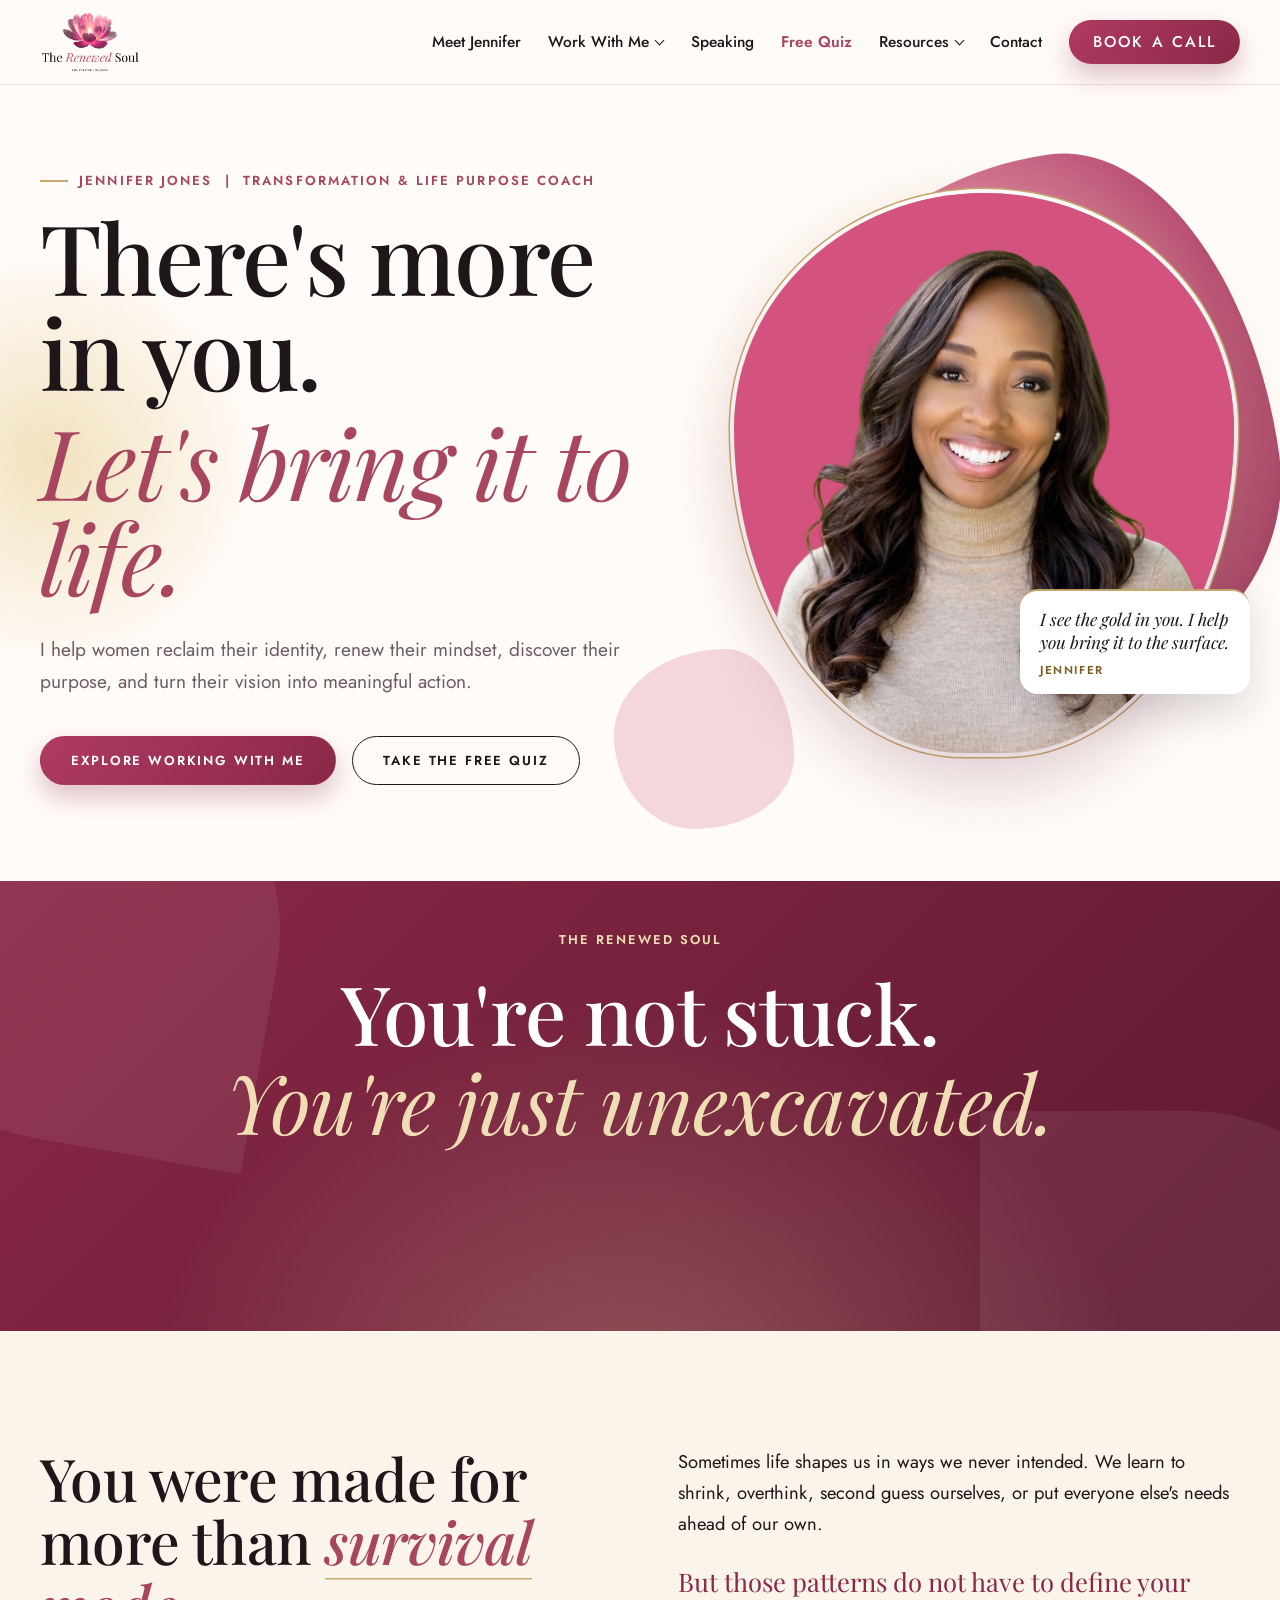
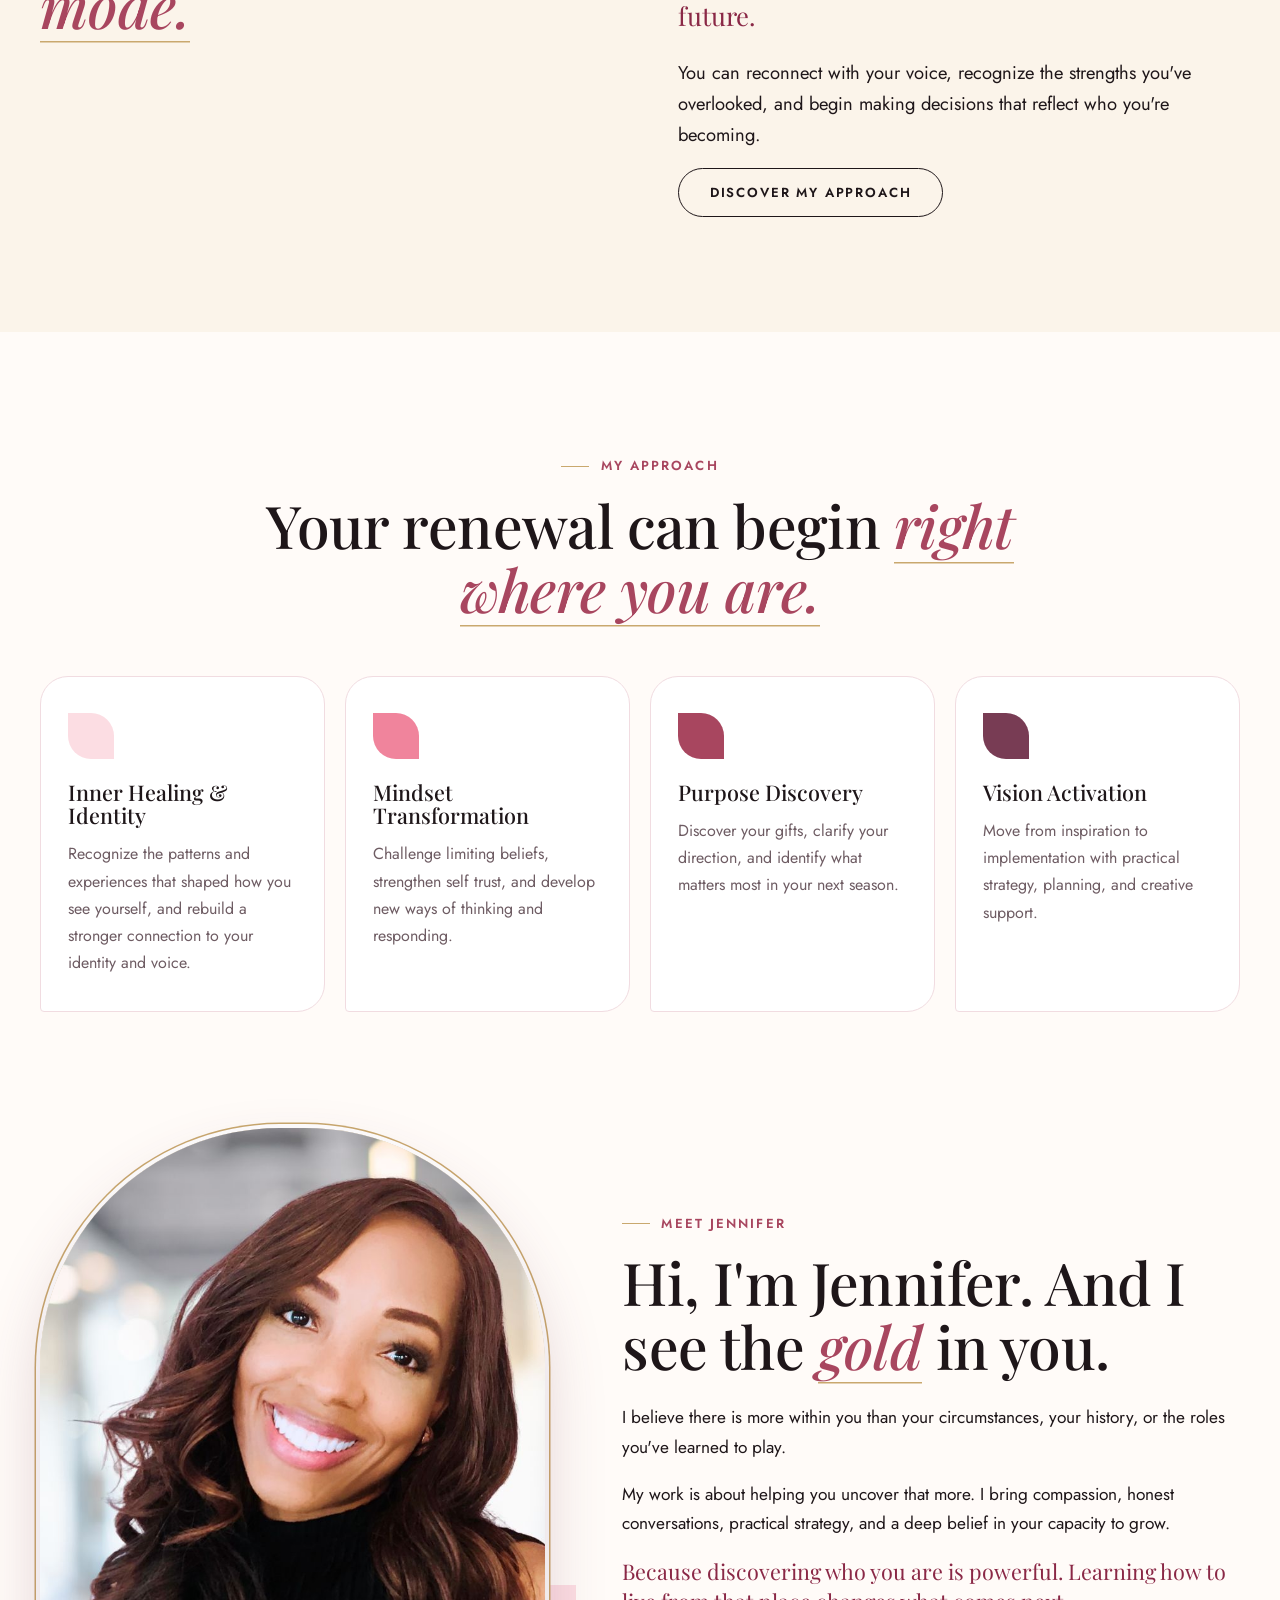
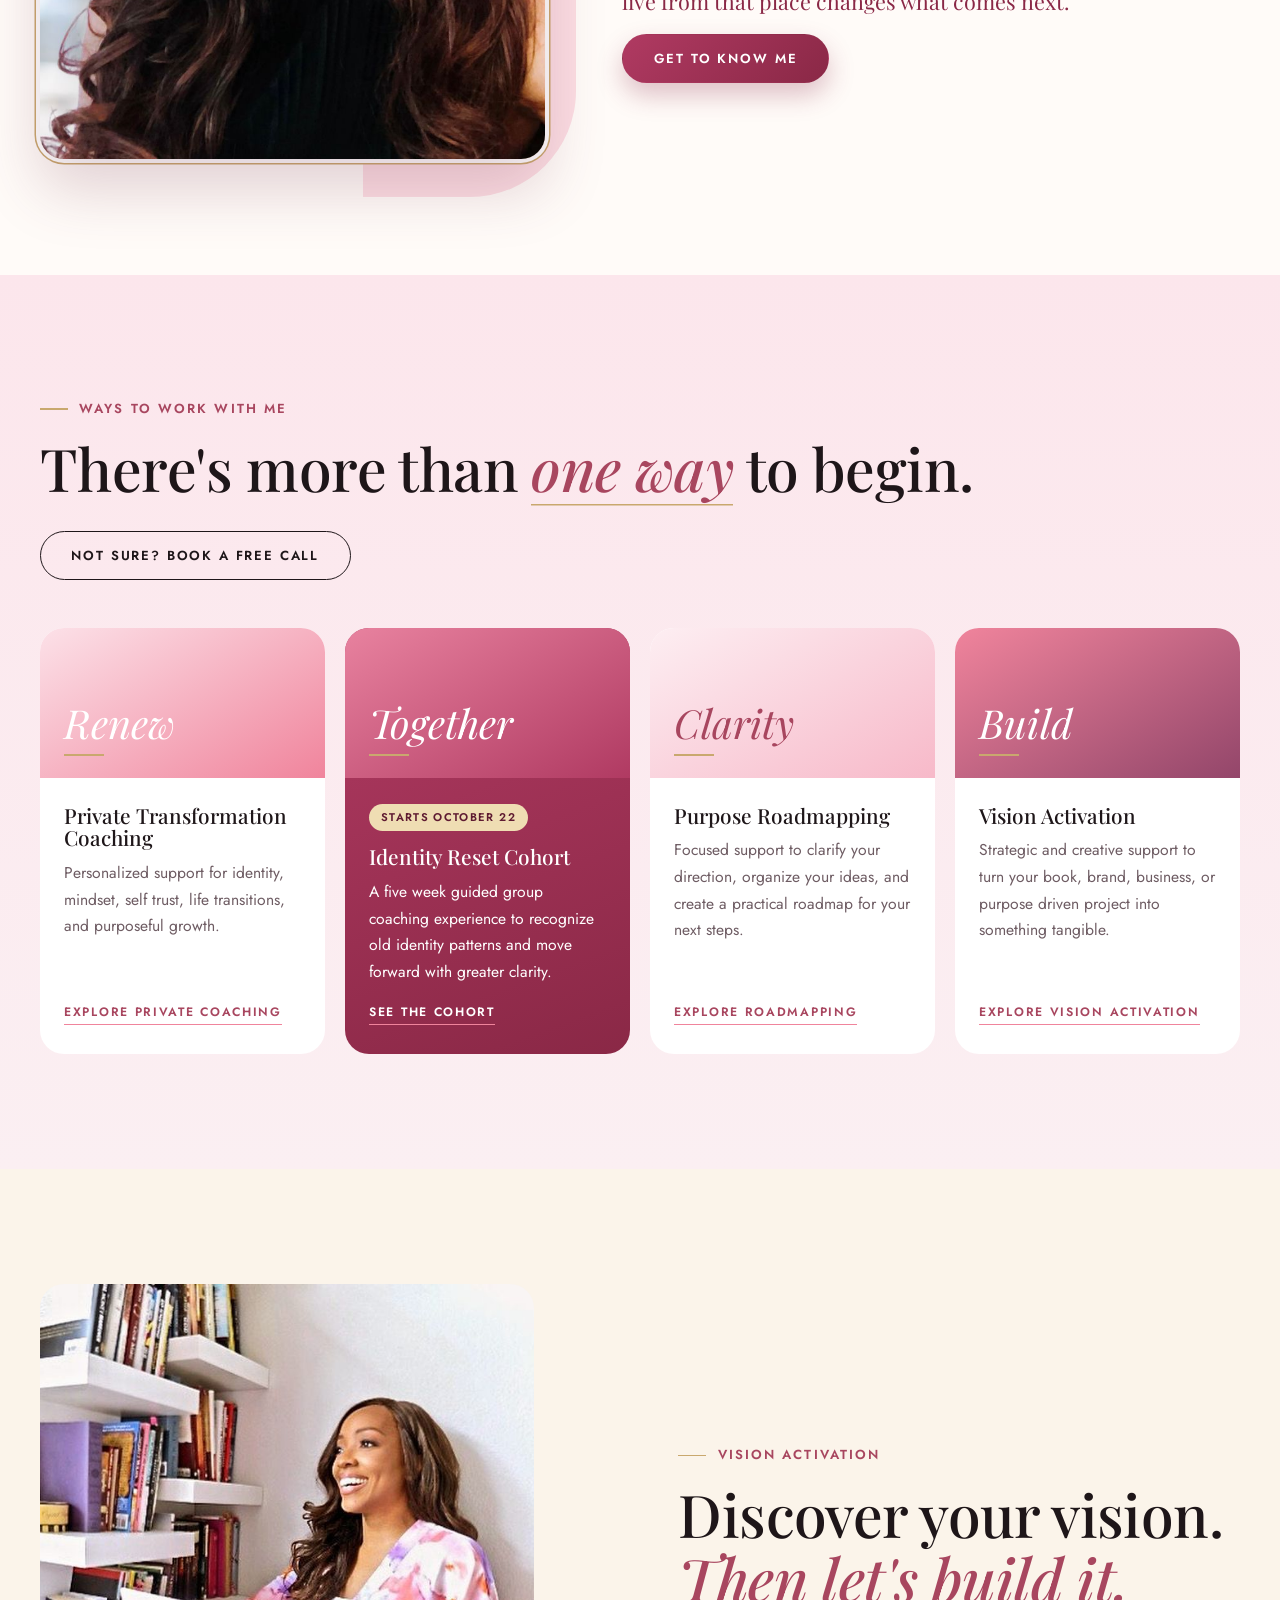
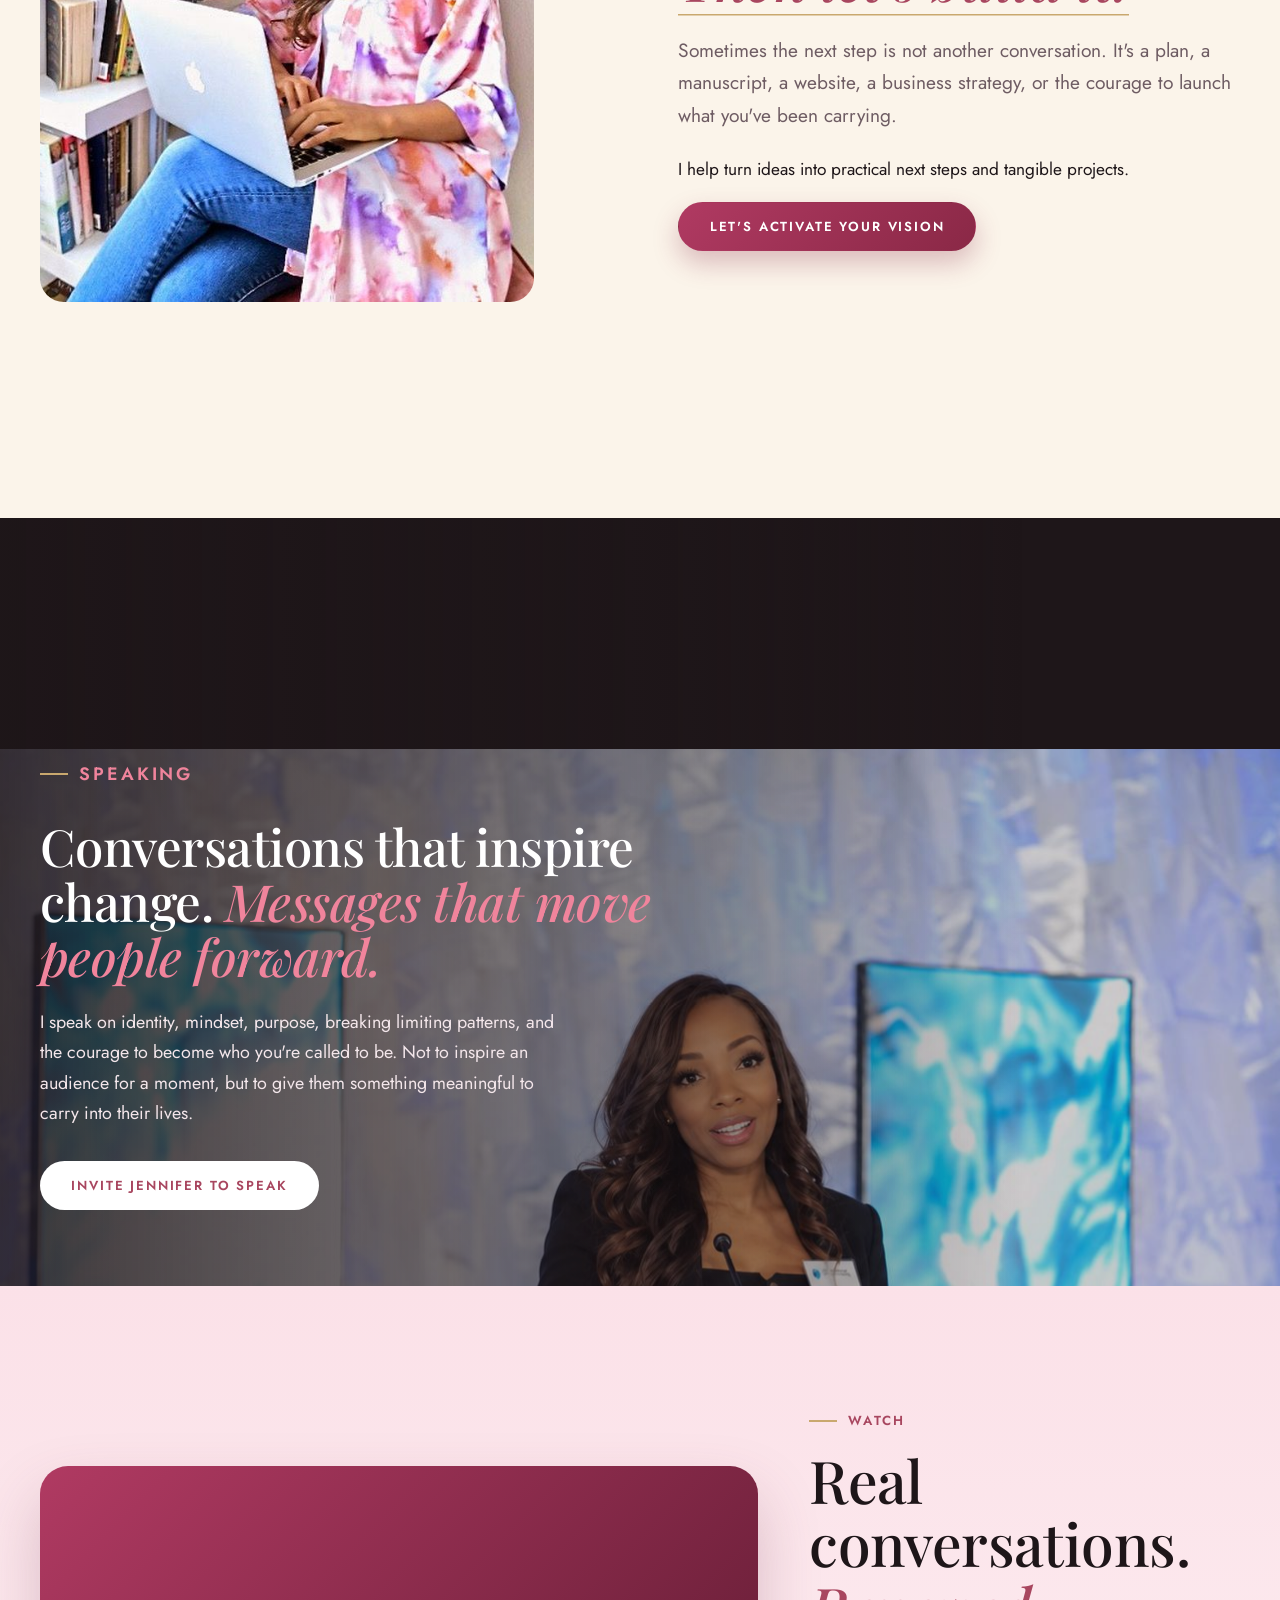
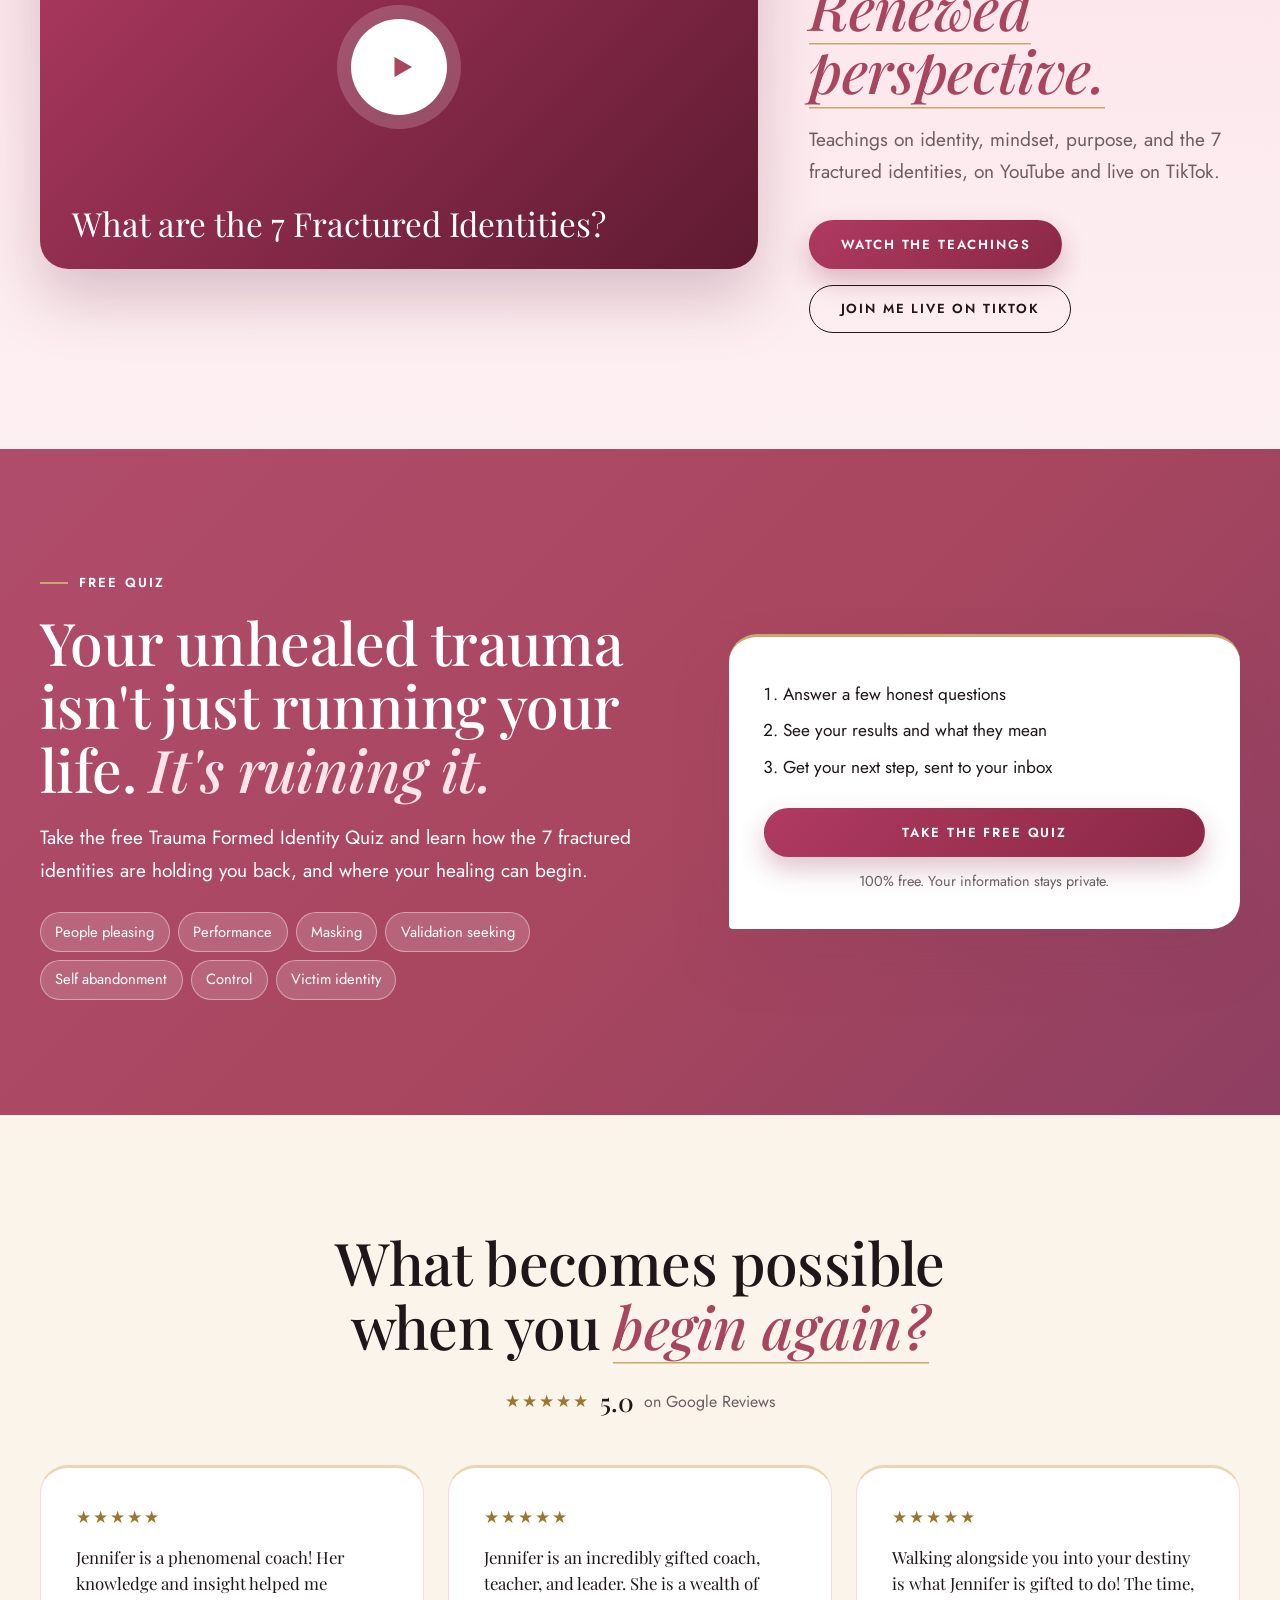
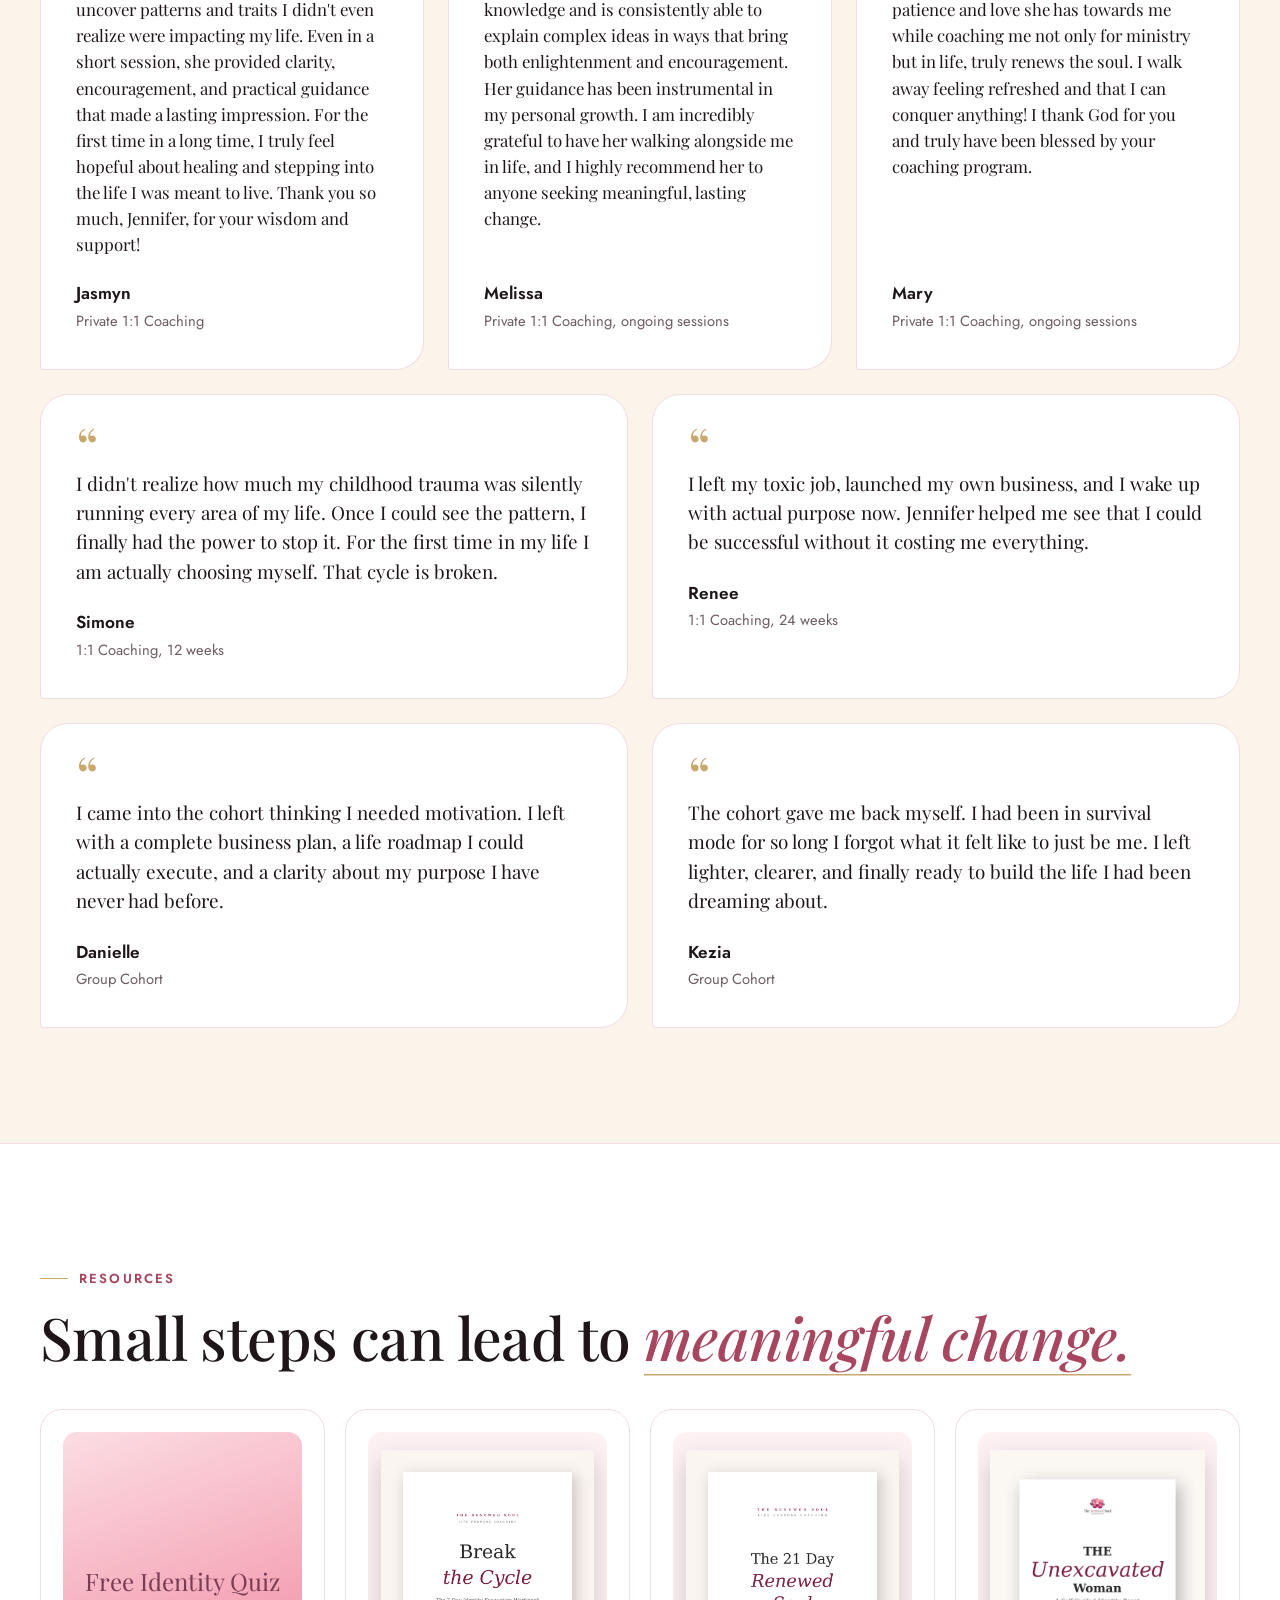
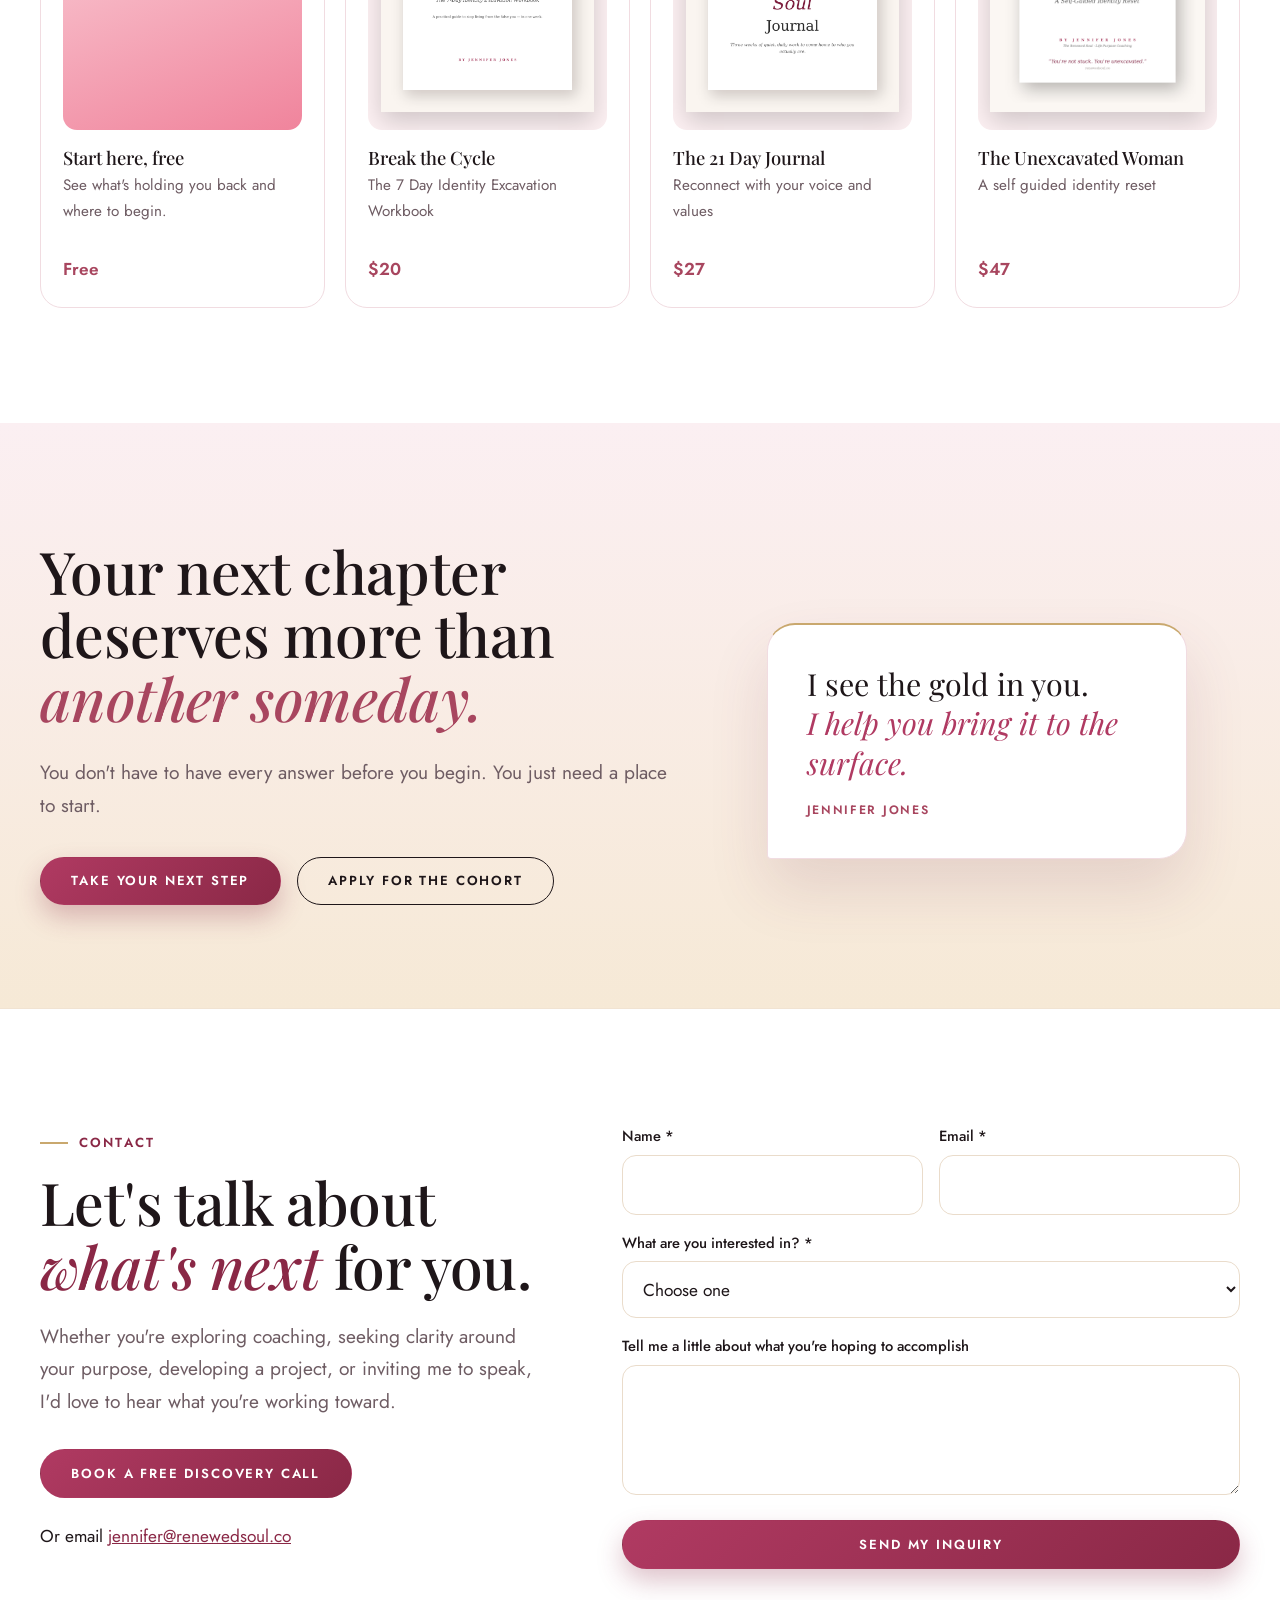
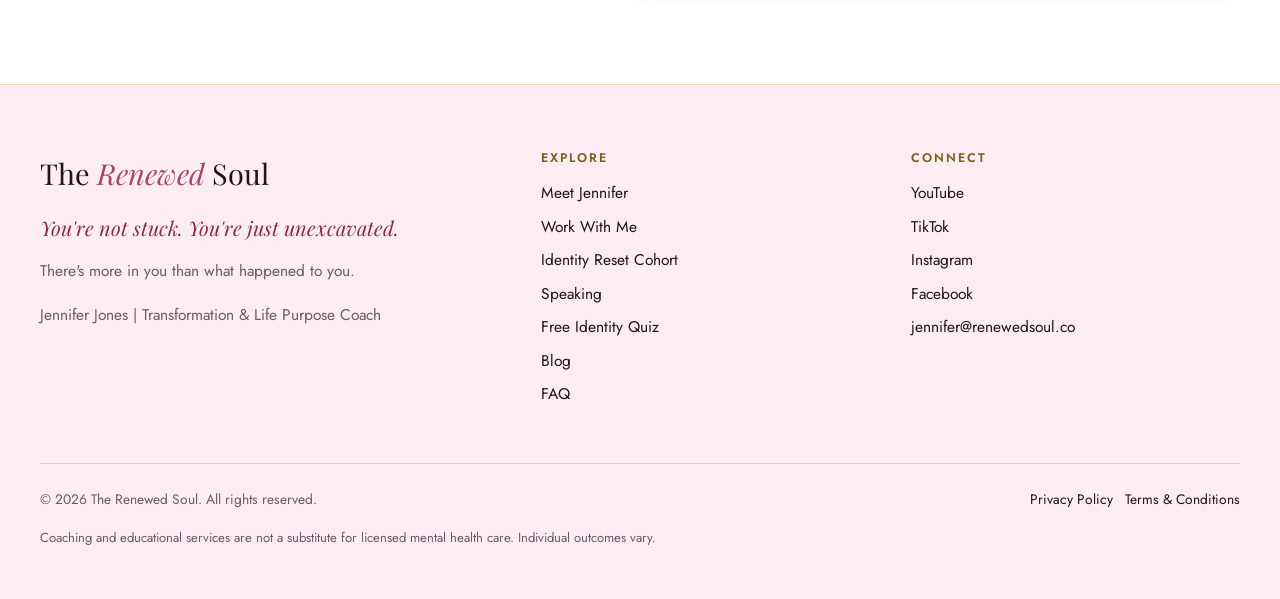
==== commit 02fe1681: "Add files via upload" ====
--- a/index.html
+++ b/index.html
@@ -184,9 +184,9 @@
     <h2 data-reveal>What becomes possible when you <em>begin again?</em></h2>
     <div class="g-rating" data-reveal><span class="stars" aria-hidden="true">&#9733;&#9733;&#9733;&#9733;&#9733;</span><strong>5.0</strong><span>on Google Reviews</span></div>
     <div class="quotes three">
-      <figure class="q" data-reveal data-delay="0"><span class="stars" aria-label="5 stars">&#9733;&#9733;&#9733;&#9733;&#9733;</span><blockquote>Jennifer is a phenomenal coach! Her knowledge and insight helped me uncover patterns and traits I didn't even realize were impacting my life. Even in a short session, she provided clarity, encouragement, and practical guidance that made a lasting impression. For the first time in a long time, I truly feel hopeful about healing and stepping into the life I was meant to live. Thank you so much, Jennifer, for your wisdom and support!</blockquote><figcaption>Jasmyn<span>Google Review</span></figcaption></figure>
-      <figure class="q" data-reveal data-delay="120"><span class="stars" aria-label="5 stars">&#9733;&#9733;&#9733;&#9733;&#9733;</span><blockquote>Jennifer is an incredibly gifted coach, teacher, and leader. She is a wealth of knowledge and is consistently able to explain complex ideas in ways that bring both enlightenment and encouragement. Her guidance has been instrumental in my personal growth. I am incredibly grateful to have her walking alongside me in life, and I highly recommend her to anyone seeking meaningful, lasting change.</blockquote><figcaption>Melissa<span>Google Review</span></figcaption></figure>
-      <figure class="q" data-reveal data-delay="240"><span class="stars" aria-label="5 stars">&#9733;&#9733;&#9733;&#9733;&#9733;</span><blockquote>Walking alongside you into your destiny is what Jennifer is gifted to do! The time, patience and love she has towards me while coaching me not only for ministry but in life, truly renews the soul. I walk away feeling refreshed and that I can conquer anything! I thank God for you and truly have been blessed by your coaching program.</blockquote><figcaption>Mary<span>Google Review</span></figcaption></figure>
+      <figure class="q" data-reveal data-delay="0"><span class="stars" aria-label="5 stars">&#9733;&#9733;&#9733;&#9733;&#9733;</span><blockquote>Jennifer is a phenomenal coach! Her knowledge and insight helped me uncover patterns and traits I didn't even realize were impacting my life. Even in a short session, she provided clarity, encouragement, and practical guidance that made a lasting impression. For the first time in a long time, I truly feel hopeful about healing and stepping into the life I was meant to live. Thank you so much, Jennifer, for your wisdom and support!</blockquote><figcaption>Jasmyn<span>Private 1:1 Coaching</span></figcaption></figure>
+      <figure class="q" data-reveal data-delay="120"><span class="stars" aria-label="5 stars">&#9733;&#9733;&#9733;&#9733;&#9733;</span><blockquote>Jennifer is an incredibly gifted coach, teacher, and leader. She is a wealth of knowledge and is consistently able to explain complex ideas in ways that bring both enlightenment and encouragement. Her guidance has been instrumental in my personal growth. I am incredibly grateful to have her walking alongside me in life, and I highly recommend her to anyone seeking meaningful, lasting change.</blockquote><figcaption>Melissa<span>Private 1:1 Coaching, ongoing sessions</span></figcaption></figure>
+      <figure class="q" data-reveal data-delay="240"><span class="stars" aria-label="5 stars">&#9733;&#9733;&#9733;&#9733;&#9733;</span><blockquote>Walking alongside you into your destiny is what Jennifer is gifted to do! The time, patience and love she has towards me while coaching me not only for ministry but in life, truly renews the soul. I walk away feeling refreshed and that I can conquer anything! I thank God for you and truly have been blessed by your coaching program.</blockquote><figcaption>Mary<span>Private 1:1 Coaching, ongoing sessions</span></figcaption></figure>
     </div>
     <div class="quotes">
       <figure class="q" data-reveal="left"><blockquote>I didn't realize how much my childhood trauma was silently running every area of my life. Once I could see the pattern, I finally had the power to stop it. For the first time in my life I am actually choosing myself. That cycle is broken.</blockquote><figcaption>Simone<span>1:1 Coaching, 12 weeks</span></figcaption></figure>
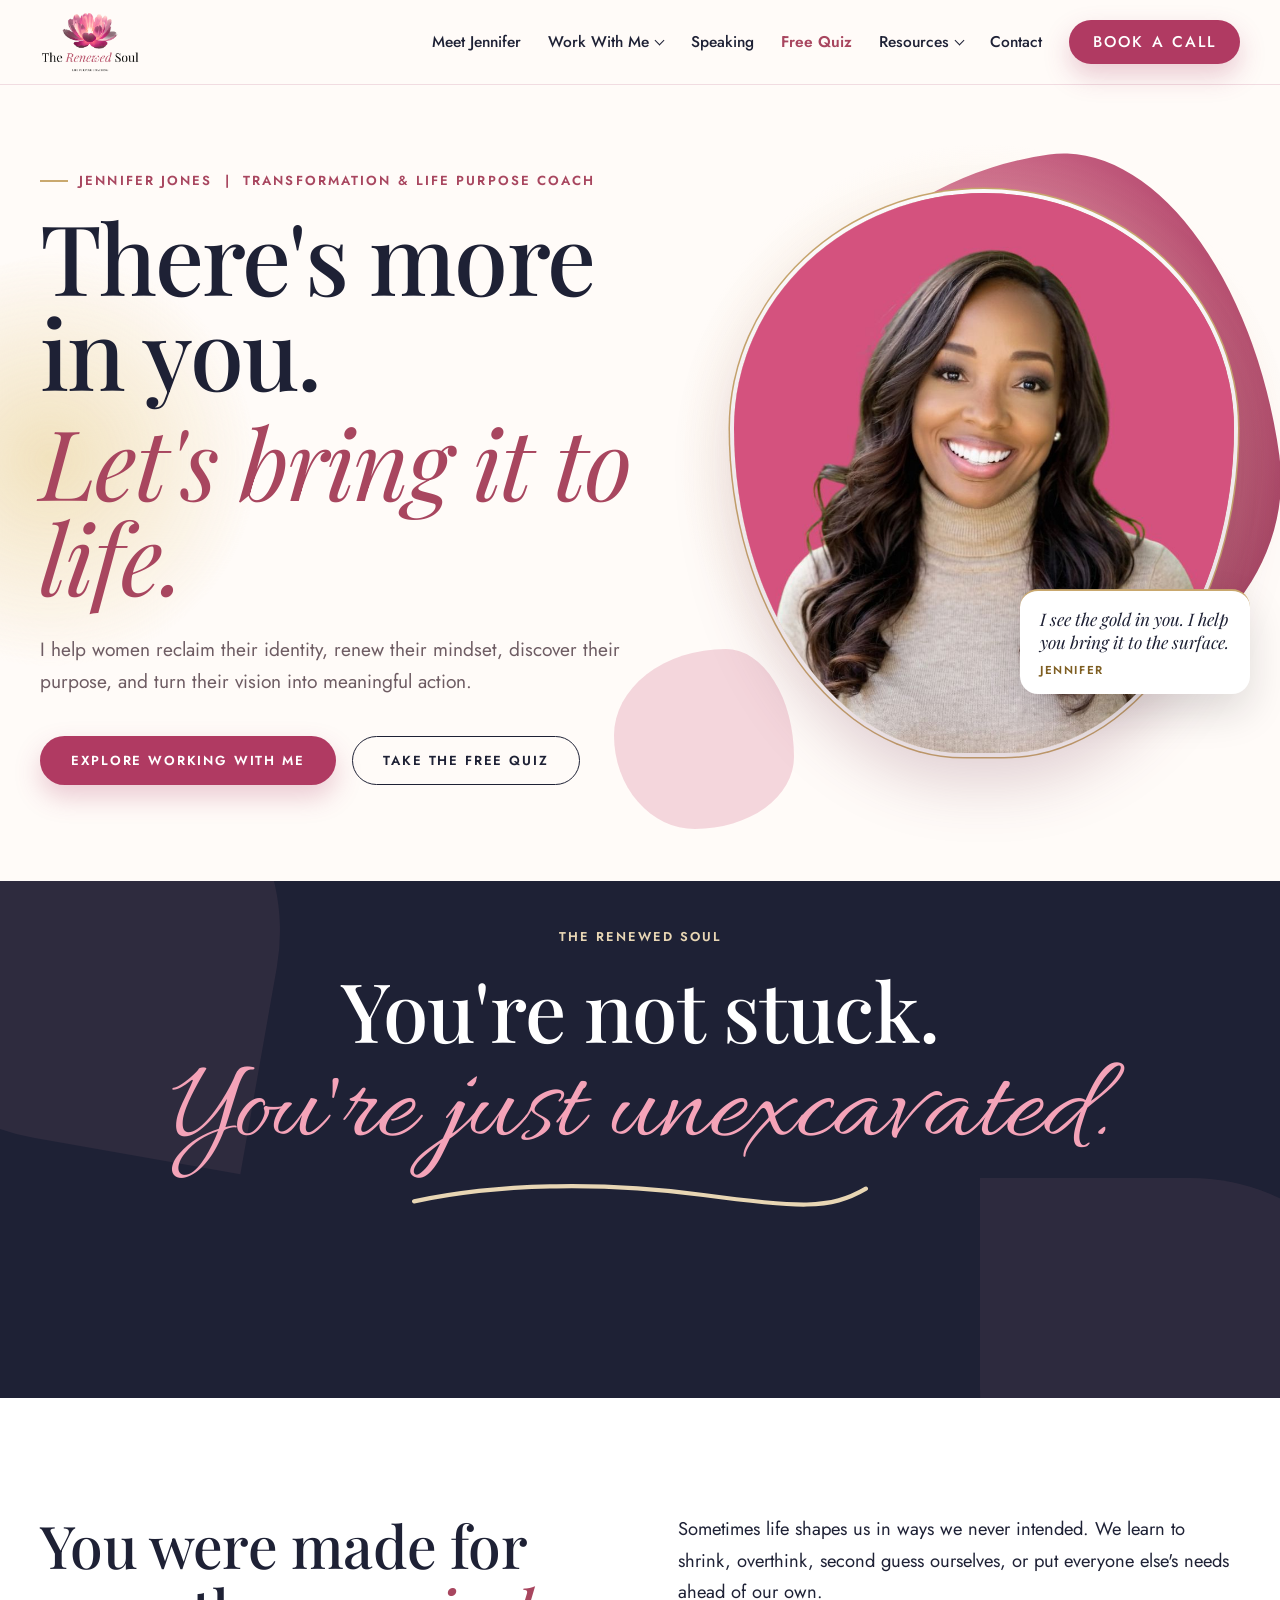
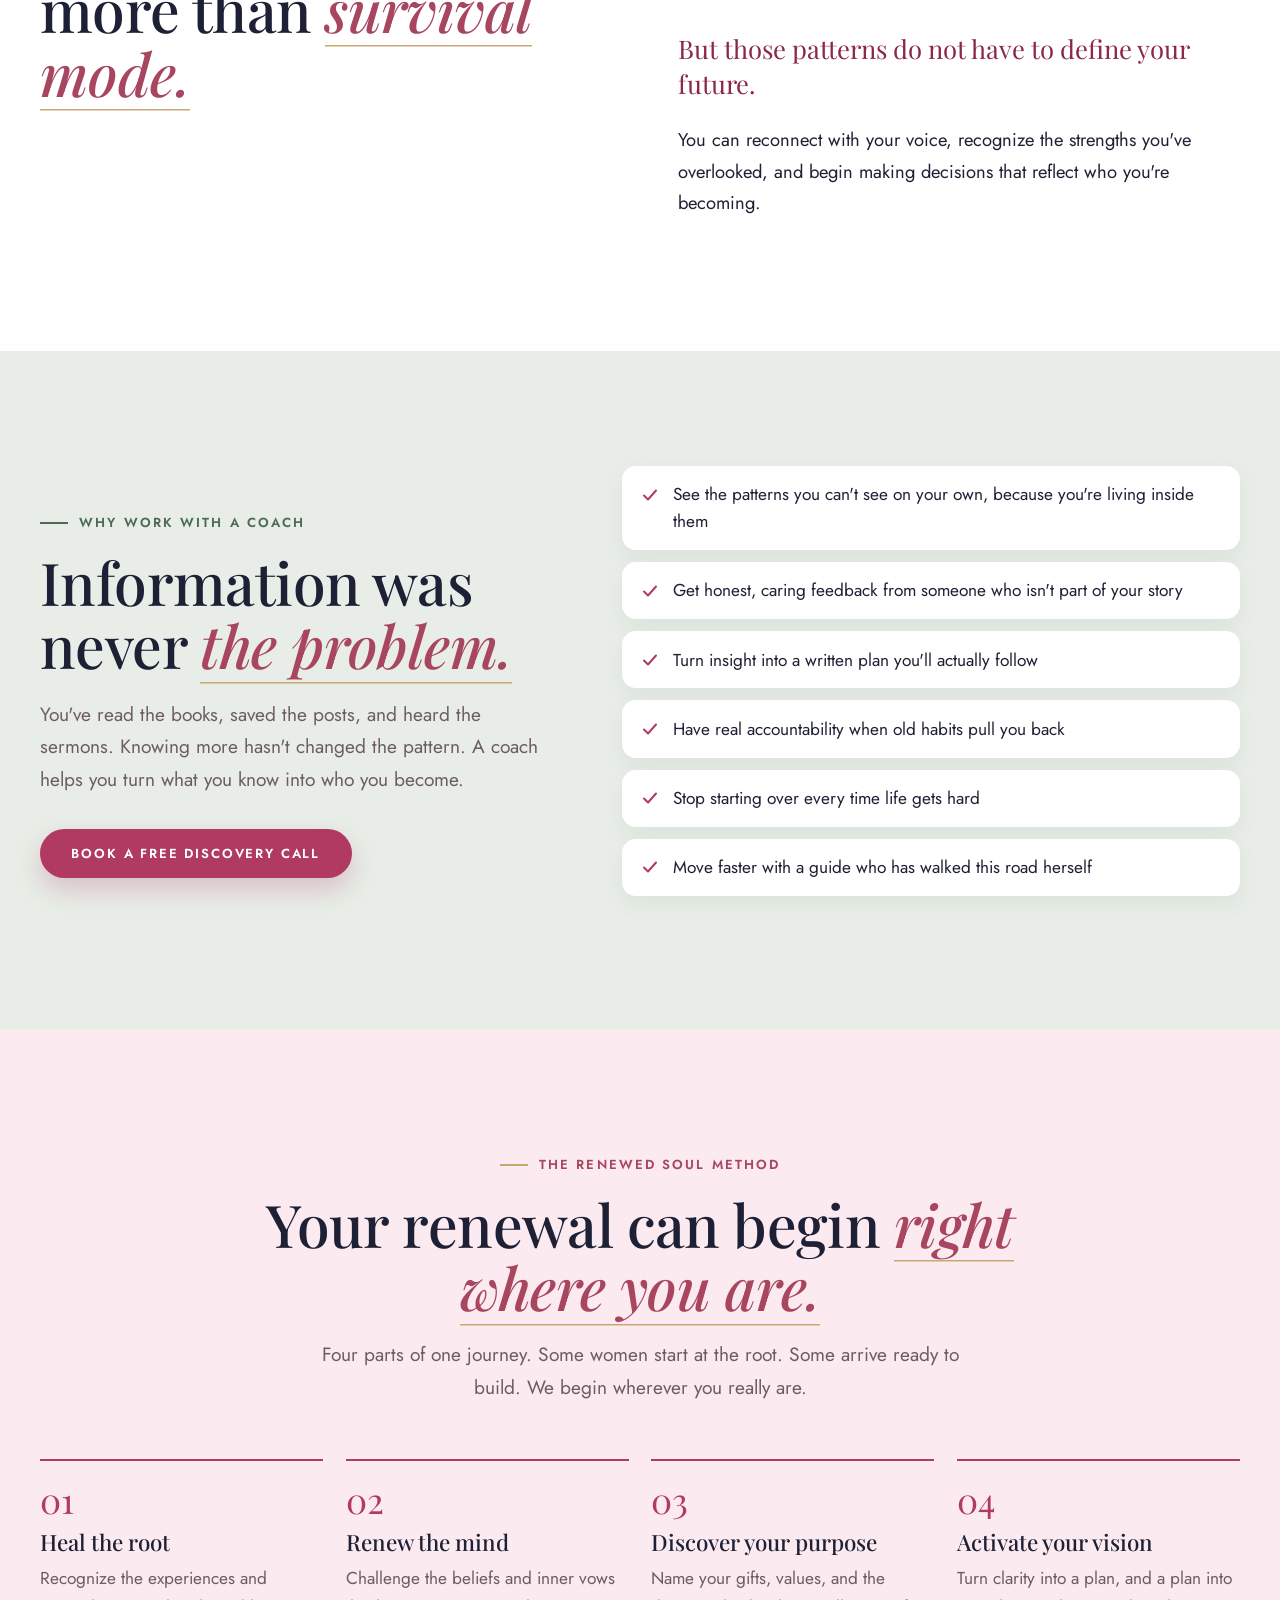
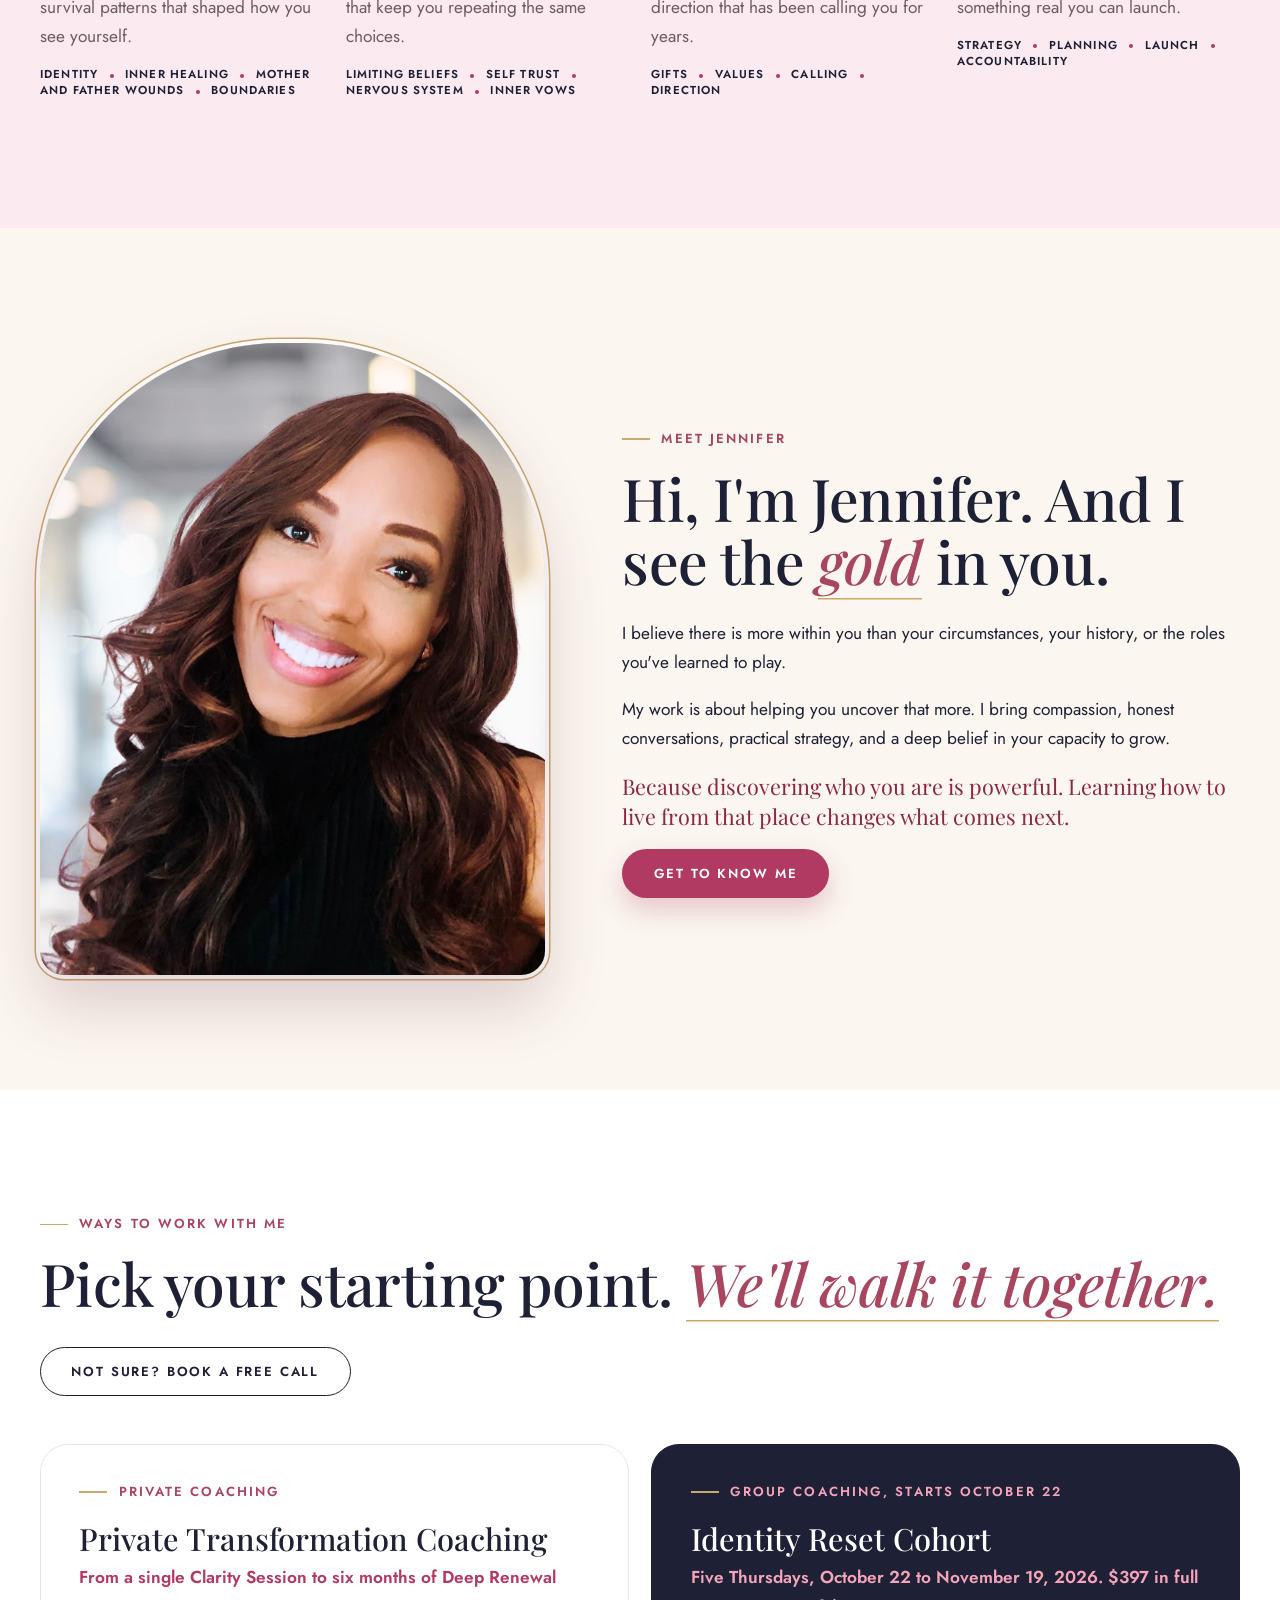
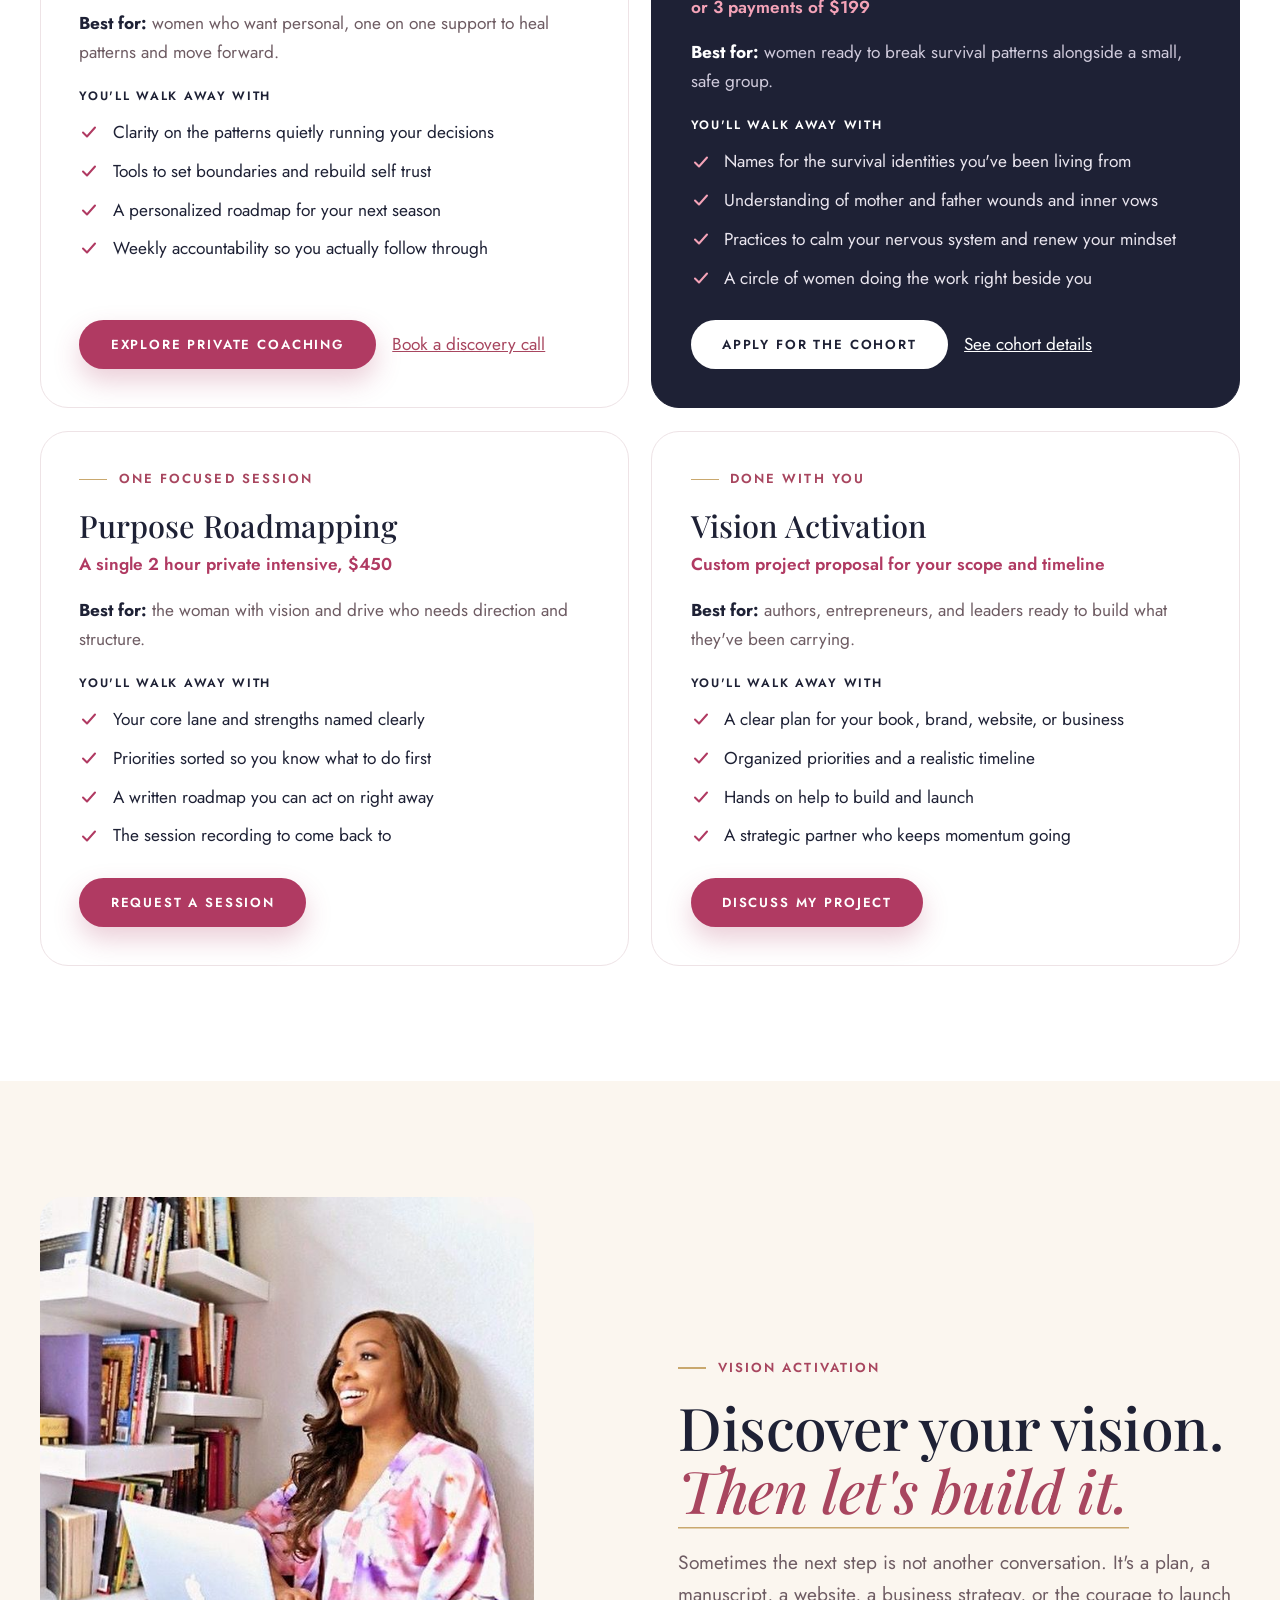
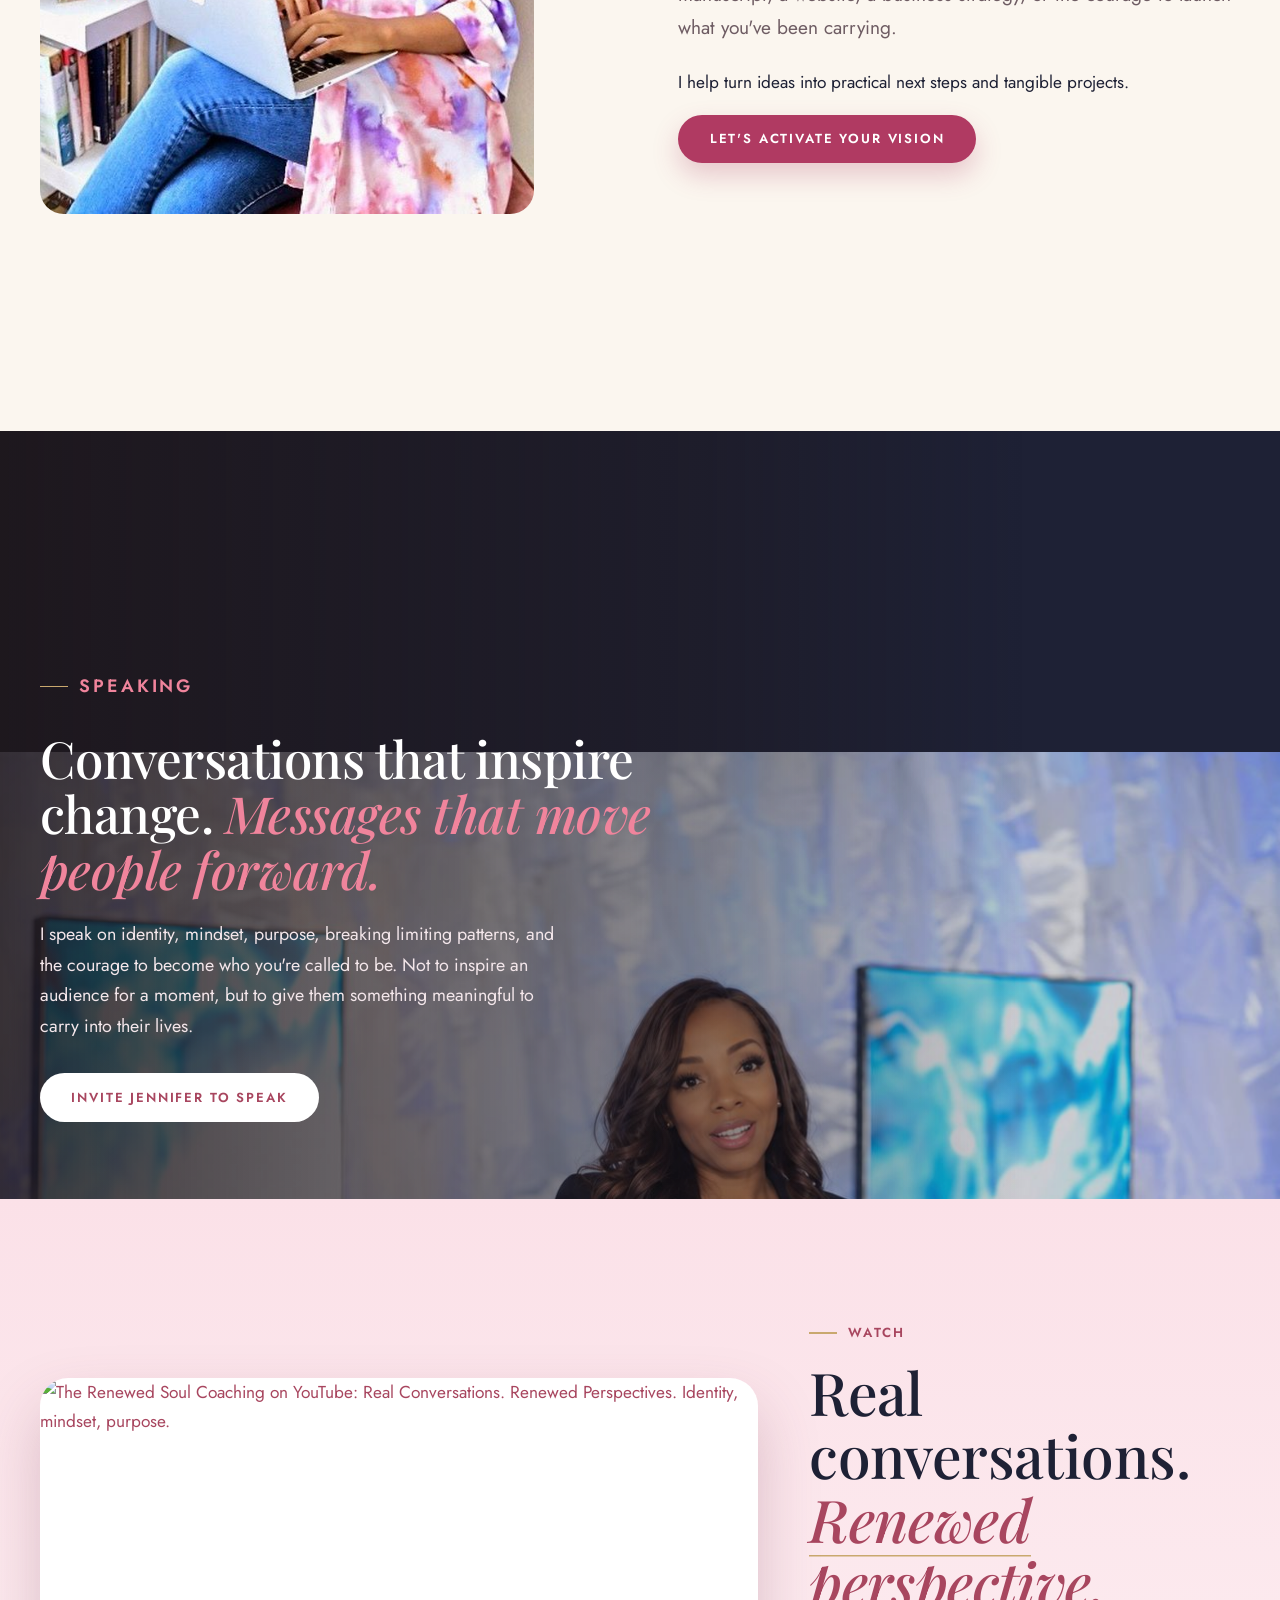
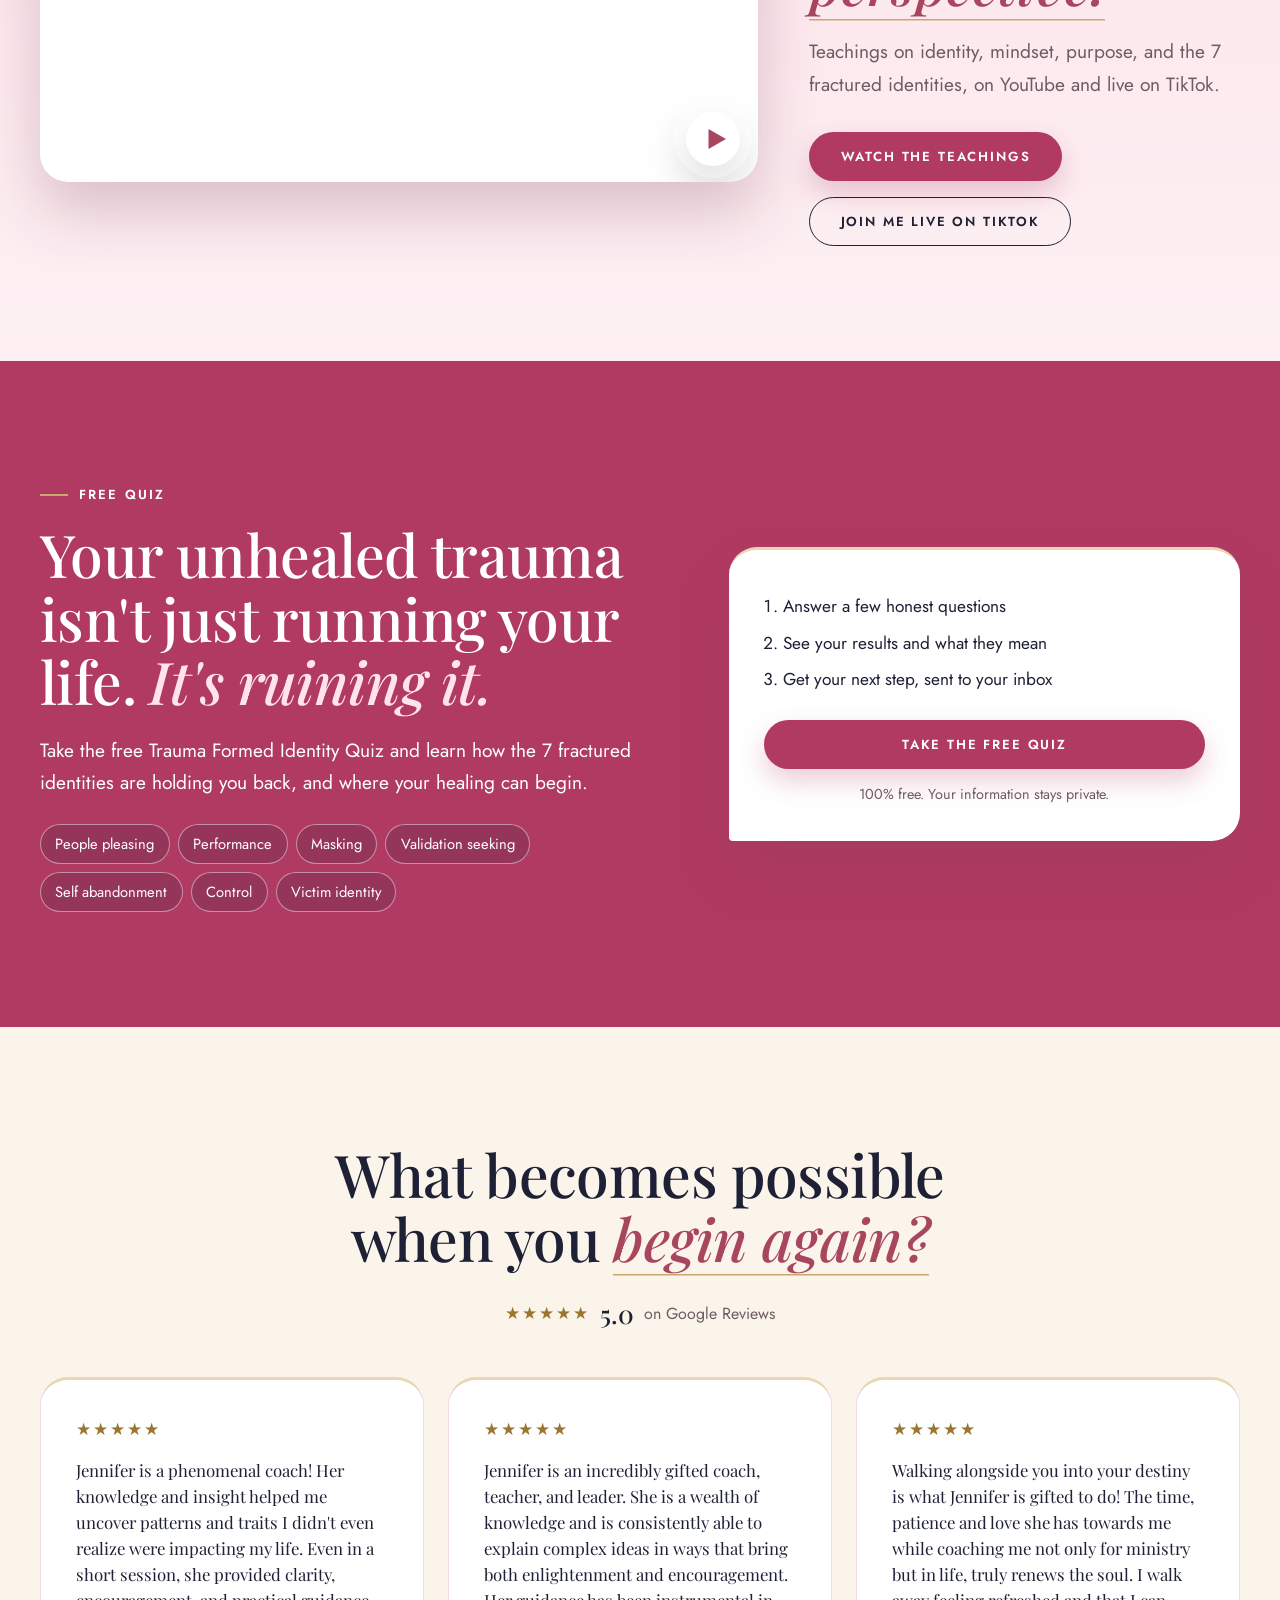
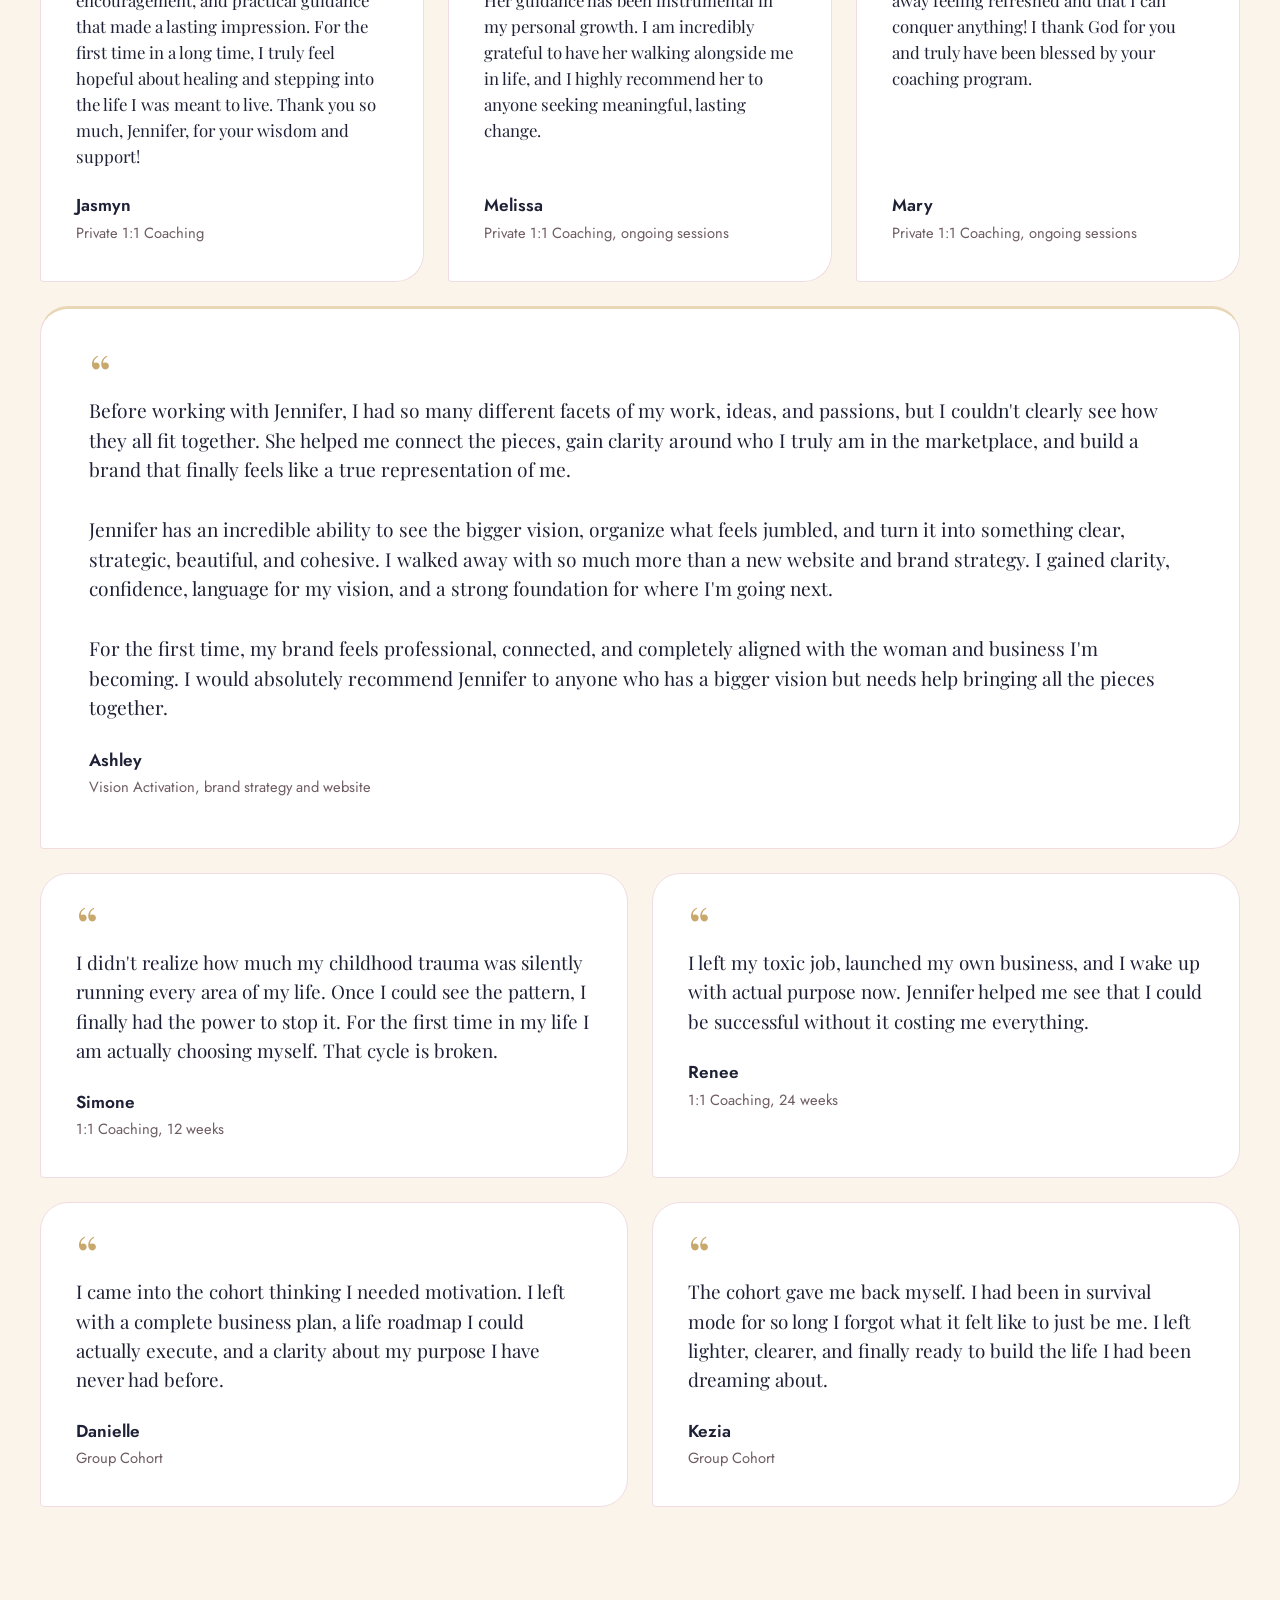
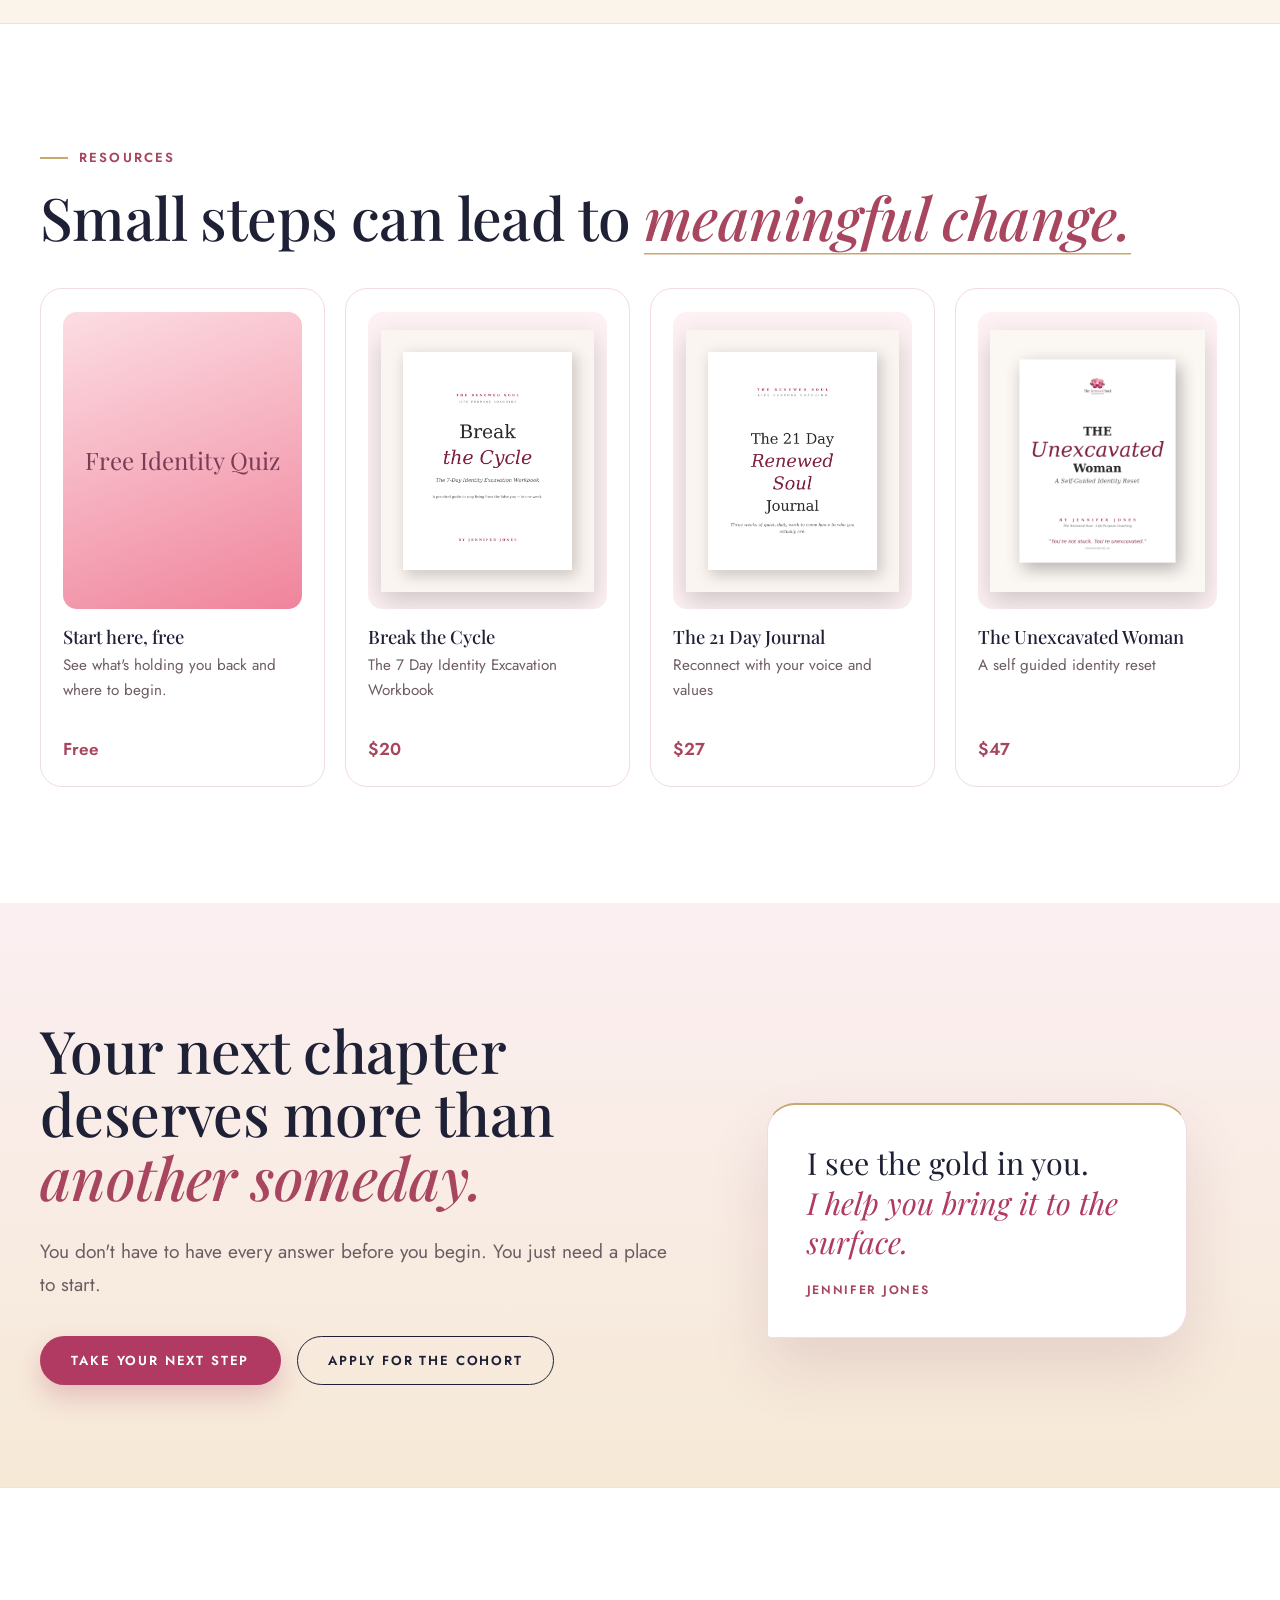
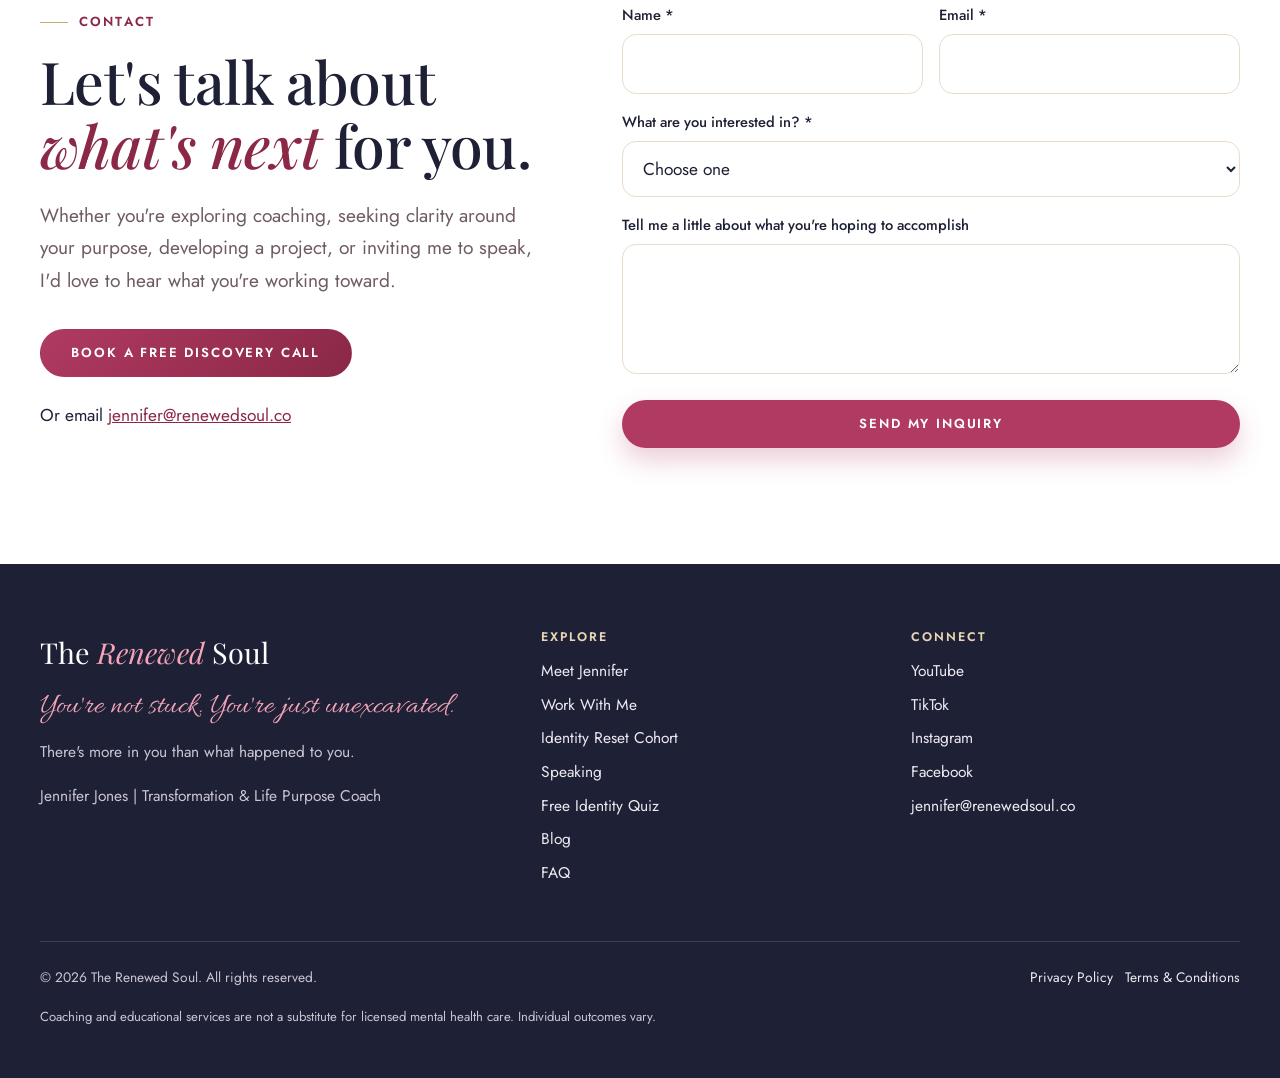
==== commit 5cf781b5: "Add files via upload" ====
--- a/index.html
+++ b/index.html
@@ -30,8 +30,8 @@
 <link rel="sitemap" type="application/xml" href="sitemap.xml">
 <script type="application/ld+json">{"@context": "https://schema.org", "@graph": [{"@type": "ProfessionalService", "@id": "https://renewedsoul.co/#business", "name": "The Renewed Soul", "alternateName": "Renewed Soul Coaching", "url": "https://renewedsoul.co/", "logo": "https://renewedsoul.co/logo.png", "image": "https://renewedsoul.co/images/hero.jpg", "email": "jennifer@renewedsoul.co", "description": "Transformation and life purpose coaching for women: identity, inner healing, mindset, purpose discovery, vision activation, group cohorts, and speaking.", "founder": {"@id": "https://renewedsoul.co/#jennifer"}, "areaServed": "Worldwide (virtual)", "sameAs": ["https://www.instagram.com/therenewedsoulcoaching", "https://www.facebook.com/renewedsoulcoaching", "https://www.tiktok.com/@therenewedsoulcoach", "https://www.youtube.com/channel/UCcUUK5c2Fx3Fn_vhpyp1Ylw", "https://stan.store/renewedsoul"]}, {"@type": "WebSite", "@id": "https://renewedsoul.co/#website", "url": "https://renewedsoul.co/", "name": "The Renewed Soul", "publisher": {"@id": "https://renewedsoul.co/#business"}}, {"@type": "Person", "@id": "https://renewedsoul.co/#jennifer", "name": "Jennifer Jones", "jobTitle": "Transformation & Life Purpose Coach and Speaker", "url": "https://renewedsoul.co/about.html", "image": "https://renewedsoul.co/images/hero.jpg", "worksFor": {"@id": "https://renewedsoul.co/#business"}, "knowsAbout": ["Identity coaching", "Trauma informed coaching", "Life purpose coaching", "Mindset", "People pleasing", "Self abandonment", "Narcissistic abuse recovery", "Business launch strategy", "Public speaking"], "sameAs": ["https://www.instagram.com/therenewedsoulcoaching", "https://www.facebook.com/renewedsoulcoaching", "https://www.tiktok.com/@therenewedsoulcoach", "https://www.youtube.com/channel/UCcUUK5c2Fx3Fn_vhpyp1Ylw"]}, {"@type": "WebPage", "@id": "https://renewedsoul.co/#webpage", "url": "https://renewedsoul.co/", "name": "Jennifer Jones | Transformation & Life Purpose Coach and Speaker", "description": "Trauma informed life purpose coaching with Jennifer Jones. Heal identity patterns, renew your mindset, find your purpose, and build your vision.", "isPartOf": {"@id": "https://renewedsoul.co/#website"}, "primaryImageOfPage": "https://renewedsoul.co/images/hero.jpg", "inLanguage": "en-US"}]}</script>
 <link rel="preconnect" href="https://fonts.googleapis.com"><link rel="preconnect" href="https://fonts.gstatic.com" crossorigin>
-<link href="https://fonts.googleapis.com/css2?family=Playfair+Display:ital,wght@0,400..800;1,400..700&family=Jost:wght@400;500;600&display=swap" rel="stylesheet">
-<link rel="stylesheet" href="styles.css?v=20261012c">
+<link href="https://fonts.googleapis.com/css2?family=Playfair+Display:ital,wght@0,400..800;1,400..700&family=Jost:wght@400;500;600&family=Allura&display=swap" rel="stylesheet">
+<link rel="stylesheet" href="styles.css?v=20261013c">
 </head>
 <body data-page="index.html">
 <a class="skip" href="#main">Skip to main content</a>
@@ -71,34 +71,45 @@
 </section>
 
 <section class="signature">
-  <div class="wrap"><h2 class="parallax" data-speed="-0.1"><span class="tag-small">The Renewed Soul</span>You're not stuck. <em>You're just unexcavated.</em></h2></div>
-</section>
-
-<section class="connect">
+  <div class="wrap"><h2 class="parallax" data-speed="-0.1"><span class="tag-small">The Renewed Soul</span>You're not stuck. <em class="script">You're just unexcavated.<svg class="swash" viewBox="0 0 220 18" aria-hidden="true" focusable="false"><path d="M3 12 C 45 3, 95 3, 140 9 S 200 16, 217 6" fill="none" stroke="currentColor" stroke-width="2" stroke-linecap="round"/></svg></em></h2></div>
+</section>
+
+<section class="connect bg-white">
   <div class="wrap connect-grid">
     <h2 data-reveal="left">You were made for more than <em>survival mode.</em></h2>
     <div data-reveal="right">
       <p>Sometimes life shapes us in ways we never intended. We learn to shrink, overthink, second guess ourselves, or put everyone else's needs ahead of our own.</p>
       <p class="big">But those patterns do not have to define your future.</p>
       <p>You can reconnect with your voice, recognize the strengths you've overlooked, and begin making decisions that reflect who you're becoming.</p>
-      <a class="btn btn-line" href="#areas">Discover my approach</a>
-    </div>
-  </div>
-</section>
-
-<section id="areas">
-  <div class="wrap">
-    <div class="areas-head" data-reveal><p class="kicker">My approach</p><h2>Your renewal can begin <em>right where you are.</em></h2></div>
-    <div class="areas">
-      <article class="area" data-reveal data-delay="0"><div class="petal"></div><h3>Inner Healing &amp; Identity</h3><p>Recognize the patterns and experiences that shaped how you see yourself, and rebuild a stronger connection to your identity and voice.</p></article>
-      <article class="area" data-reveal data-delay="120"><div class="petal"></div><h3>Mindset Transformation</h3><p>Challenge limiting beliefs, strengthen self trust, and develop new ways of thinking and responding.</p></article>
-      <article class="area" data-reveal data-delay="240"><div class="petal"></div><h3>Purpose Discovery</h3><p>Discover your gifts, clarify your direction, and identify what matters most in your next season.</p></article>
-      <article class="area" data-reveal data-delay="360"><div class="petal"></div><h3>Vision Activation</h3><p>Move from inspiration to implementation with practical strategy, planning, and creative support.</p></article>
-    </div>
-  </div>
-</section>
-
-<section class="meet" id="meet" style="padding-top:0">
+    </div>
+  </div>
+</section>
+
+<section class="bg-sage why" id="why">
+  <div class="wrap two-why">
+    <div data-reveal="left">
+      <p class="kicker">Why work with a coach</p>
+      <h2>Information was never <em>the problem.</em></h2>
+      <p class="lede" style="margin-top:1.3rem">You've read the books, saved the posts, and heard the sermons. Knowing more hasn't changed the pattern. A coach helps you turn what you know into who you become.</p>
+      <a class="btn btn-rose" href="https://calendly.com/jennifer-renewedsoul/15min" style="margin-top:1rem">Book a free discovery call</a>
+    </div>
+    <div data-reveal="right"><ul class="checks"><li><svg viewBox="0 0 20 20" aria-hidden="true"><path d="M4 10.5l4 4 8-9" fill="none" stroke="currentColor" stroke-width="2" stroke-linecap="round" stroke-linejoin="round"/></svg><span>See the patterns you can't see on your own, because you're living inside them</span></li><li><svg viewBox="0 0 20 20" aria-hidden="true"><path d="M4 10.5l4 4 8-9" fill="none" stroke="currentColor" stroke-width="2" stroke-linecap="round" stroke-linejoin="round"/></svg><span>Get honest, caring feedback from someone who isn't part of your story</span></li><li><svg viewBox="0 0 20 20" aria-hidden="true"><path d="M4 10.5l4 4 8-9" fill="none" stroke="currentColor" stroke-width="2" stroke-linecap="round" stroke-linejoin="round"/></svg><span>Turn insight into a written plan you'll actually follow</span></li><li><svg viewBox="0 0 20 20" aria-hidden="true"><path d="M4 10.5l4 4 8-9" fill="none" stroke="currentColor" stroke-width="2" stroke-linecap="round" stroke-linejoin="round"/></svg><span>Have real accountability when old habits pull you back</span></li><li><svg viewBox="0 0 20 20" aria-hidden="true"><path d="M4 10.5l4 4 8-9" fill="none" stroke="currentColor" stroke-width="2" stroke-linecap="round" stroke-linejoin="round"/></svg><span>Stop starting over every time life gets hard</span></li><li><svg viewBox="0 0 20 20" aria-hidden="true"><path d="M4 10.5l4 4 8-9" fill="none" stroke="currentColor" stroke-width="2" stroke-linecap="round" stroke-linejoin="round"/></svg><span>Move faster with a guide who has walked this road herself</span></li></ul></div>
+  </div>
+</section>
+
+<section class="bg-blush method" id="areas">
+  <div class="wrap">
+    <div class="areas-head" data-reveal><p class="kicker">The Renewed Soul Method</p><h2>Your renewal can begin <em>right where you are.</em></h2><p class="lede" style="margin:1.2rem auto 0">Four parts of one journey. Some women start at the root. Some arrive ready to build. We begin wherever you really are.</p></div>
+    <div class="m-steps">
+      <article data-reveal data-delay="0"><span class="m-n">01</span><h3>Heal the root</h3><p>Recognize the experiences and survival patterns that shaped how you see yourself.</p><p class="m-tags">Identity <i></i> Inner healing <i></i> Mother and father wounds <i></i> Boundaries</p></article>
+      <article data-reveal data-delay="120"><span class="m-n">02</span><h3>Renew the mind</h3><p>Challenge the beliefs and inner vows that keep you repeating the same choices.</p><p class="m-tags">Limiting beliefs <i></i> Self trust <i></i> Nervous system <i></i> Inner vows</p></article>
+      <article data-reveal data-delay="240"><span class="m-n">03</span><h3>Discover your purpose</h3><p>Name your gifts, values, and the direction that has been calling you for years.</p><p class="m-tags">Gifts <i></i> Values <i></i> Calling <i></i> Direction</p></article>
+      <article data-reveal data-delay="360"><span class="m-n">04</span><h3>Activate your vision</h3><p>Turn clarity into a plan, and a plan into something real you can launch.</p><p class="m-tags">Strategy <i></i> Planning <i></i> Launch <i></i> Accountability</p></article>
+    </div>
+  </div>
+</section>
+
+<section class="meet bg-cream" id="meet">
   <div class="wrap meet-grid">
     <div class="meet-photo" data-reveal="left"><img src="images/meet.jpg" width="1000" height="1000" alt="Jennifer Jones smiling in a black top"></div>
     <div data-reveal="right">
@@ -112,21 +123,19 @@
   </div>
 </section>
 
-<section class="ways" id="work">
-  <div class="wrap">
-    <div class="ways-head" data-reveal><div><p class="kicker">Ways to work with me</p><h2>There's more than <em>one way</em> to begin.</h2></div><a class="btn btn-line" href="https://calendly.com/jennifer-renewedsoul/15min">Not sure? Book a free call</a></div>
-    <div class="cards">
-      <a class="card" href="services.html#signature" data-reveal data-delay="0"><div class="art" aria-hidden="true"><span class="word">Renew</span></div><div class="body"><h3>Private Transformation Coaching</h3><p>Personalized support for identity, mindset, self trust, life transitions, and purposeful growth.</p><span class="go">Explore private coaching</span></div></a>
-      <a class="card cohort" href="services.html#cohort" data-reveal data-delay="120"><div class="art" aria-hidden="true"><span class="word">Together</span></div><div class="body"><span class="badge">Starts October 22</span><h3>Identity Reset Cohort</h3><p>A five week guided group coaching experience to recognize old identity patterns and move forward with greater clarity.</p><span class="go">See the cohort</span></div></a>
-      <a class="card" href="services.html#roadmap" data-reveal data-delay="240"><div class="art" aria-hidden="true"><span class="word">Clarity</span></div><div class="body"><h3>Purpose Roadmapping</h3><p>Focused support to clarify your direction, organize your ideas, and create a practical roadmap for your next steps.</p><span class="go">Explore roadmapping</span></div></a>
-      <a class="card" href="services.html#vision" data-reveal data-delay="360"><div class="art" aria-hidden="true"><span class="word">Build</span></div><div class="body"><h3>Vision Activation</h3><p>Strategic and creative support to turn your book, brand, business, or purpose driven project into something tangible.</p><span class="go">Explore vision activation</span></div></a>
-    </div>
-  </div>
-</section>
-
-
-
-<section class="vision" id="vision">
+<section class="bg-white offers-sec" id="work">
+  <div class="wrap">
+    <div class="ways-head" data-reveal><div><p class="kicker">Ways to work with me</p><h2>Pick your starting point. <em>We'll walk it together.</em></h2></div><a class="btn btn-line" href="https://calendly.com/jennifer-renewedsoul/15min">Not sure? Book a free call</a></div>
+    <div class="offers">
+      <article class="offer " data-reveal><p class="kicker">Private coaching</p><h3>Private Transformation Coaching</h3><p class="o-meta">From a single Clarity Session to six months of Deep Renewal</p><p class="o-best"><strong>Best for:</strong> women who want personal, one on one support to heal patterns and move forward.</p><p class="o-walk">You'll walk away with</p><ul class="checks"><li><svg viewBox="0 0 20 20" aria-hidden="true"><path d="M4 10.5l4 4 8-9" fill="none" stroke="currentColor" stroke-width="2" stroke-linecap="round" stroke-linejoin="round"/></svg><span>Clarity on the patterns quietly running your decisions</span></li><li><svg viewBox="0 0 20 20" aria-hidden="true"><path d="M4 10.5l4 4 8-9" fill="none" stroke="currentColor" stroke-width="2" stroke-linecap="round" stroke-linejoin="round"/></svg><span>Tools to set boundaries and rebuild self trust</span></li><li><svg viewBox="0 0 20 20" aria-hidden="true"><path d="M4 10.5l4 4 8-9" fill="none" stroke="currentColor" stroke-width="2" stroke-linecap="round" stroke-linejoin="round"/></svg><span>A personalized roadmap for your next season</span></li><li><svg viewBox="0 0 20 20" aria-hidden="true"><path d="M4 10.5l4 4 8-9" fill="none" stroke="currentColor" stroke-width="2" stroke-linecap="round" stroke-linejoin="round"/></svg><span>Weekly accountability so you actually follow through</span></li></ul><div class="o-cta"><a class="btn btn-rose" href="services.html#signature">Explore private coaching</a><a class="textlink" href="https://calendly.com/jennifer-renewedsoul/15min">Book a discovery call</a></div></article>
+      <article class="offer dark" data-reveal><p class="kicker">Group coaching, starts October 22</p><h3>Identity Reset Cohort</h3><p class="o-meta">Five Thursdays, October 22 to November 19, 2026. $397 in full or 3 payments of $199</p><p class="o-best"><strong>Best for:</strong> women ready to break survival patterns alongside a small, safe group.</p><p class="o-walk">You'll walk away with</p><ul class="checks"><li><svg viewBox="0 0 20 20" aria-hidden="true"><path d="M4 10.5l4 4 8-9" fill="none" stroke="currentColor" stroke-width="2" stroke-linecap="round" stroke-linejoin="round"/></svg><span>Names for the survival identities you've been living from</span></li><li><svg viewBox="0 0 20 20" aria-hidden="true"><path d="M4 10.5l4 4 8-9" fill="none" stroke="currentColor" stroke-width="2" stroke-linecap="round" stroke-linejoin="round"/></svg><span>Understanding of mother and father wounds and inner vows</span></li><li><svg viewBox="0 0 20 20" aria-hidden="true"><path d="M4 10.5l4 4 8-9" fill="none" stroke="currentColor" stroke-width="2" stroke-linecap="round" stroke-linejoin="round"/></svg><span>Practices to calm your nervous system and renew your mindset</span></li><li><svg viewBox="0 0 20 20" aria-hidden="true"><path d="M4 10.5l4 4 8-9" fill="none" stroke="currentColor" stroke-width="2" stroke-linecap="round" stroke-linejoin="round"/></svg><span>A circle of women doing the work right beside you</span></li></ul><div class="o-cta"><a class="btn btn-light" href="https://forms.gle/mDTVDYQPwBwB2Vpw5">Apply for the cohort</a><a class="textlink" href="services.html#cohort">See cohort details</a></div></article>
+      <article class="offer " data-reveal><p class="kicker">One focused session</p><h3>Purpose Roadmapping</h3><p class="o-meta">A single 2 hour private intensive, $450</p><p class="o-best"><strong>Best for:</strong> the woman with vision and drive who needs direction and structure.</p><p class="o-walk">You'll walk away with</p><ul class="checks"><li><svg viewBox="0 0 20 20" aria-hidden="true"><path d="M4 10.5l4 4 8-9" fill="none" stroke="currentColor" stroke-width="2" stroke-linecap="round" stroke-linejoin="round"/></svg><span>Your core lane and strengths named clearly</span></li><li><svg viewBox="0 0 20 20" aria-hidden="true"><path d="M4 10.5l4 4 8-9" fill="none" stroke="currentColor" stroke-width="2" stroke-linecap="round" stroke-linejoin="round"/></svg><span>Priorities sorted so you know what to do first</span></li><li><svg viewBox="0 0 20 20" aria-hidden="true"><path d="M4 10.5l4 4 8-9" fill="none" stroke="currentColor" stroke-width="2" stroke-linecap="round" stroke-linejoin="round"/></svg><span>A written roadmap you can act on right away</span></li><li><svg viewBox="0 0 20 20" aria-hidden="true"><path d="M4 10.5l4 4 8-9" fill="none" stroke="currentColor" stroke-width="2" stroke-linecap="round" stroke-linejoin="round"/></svg><span>The session recording to come back to</span></li></ul><div class="o-cta"><a class="btn btn-rose" href="services.html#roadmap">Request a session</a></div></article>
+      <article class="offer " data-reveal><p class="kicker">Done with you</p><h3>Vision Activation</h3><p class="o-meta">Custom project proposal for your scope and timeline</p><p class="o-best"><strong>Best for:</strong> authors, entrepreneurs, and leaders ready to build what they've been carrying.</p><p class="o-walk">You'll walk away with</p><ul class="checks"><li><svg viewBox="0 0 20 20" aria-hidden="true"><path d="M4 10.5l4 4 8-9" fill="none" stroke="currentColor" stroke-width="2" stroke-linecap="round" stroke-linejoin="round"/></svg><span>A clear plan for your book, brand, website, or business</span></li><li><svg viewBox="0 0 20 20" aria-hidden="true"><path d="M4 10.5l4 4 8-9" fill="none" stroke="currentColor" stroke-width="2" stroke-linecap="round" stroke-linejoin="round"/></svg><span>Organized priorities and a realistic timeline</span></li><li><svg viewBox="0 0 20 20" aria-hidden="true"><path d="M4 10.5l4 4 8-9" fill="none" stroke="currentColor" stroke-width="2" stroke-linecap="round" stroke-linejoin="round"/></svg><span>Hands on help to build and launch</span></li><li><svg viewBox="0 0 20 20" aria-hidden="true"><path d="M4 10.5l4 4 8-9" fill="none" stroke="currentColor" stroke-width="2" stroke-linecap="round" stroke-linejoin="round"/></svg><span>A strategic partner who keeps momentum going</span></li></ul><div class="o-cta"><a class="btn btn-rose" href="services.html#vision">Discuss my project</a></div></article>
+    </div>
+  </div>
+</section>
+
+<section class="vision bg-cream" id="vision">
   <div class="wrap vision-grid">
     <div class="vision-photos" data-reveal="left"><img class="a" src="images/vision.jpg" width="640" height="756" alt="Jennifer typing on a laptop beside her bookshelves" style="width:88%"></div>
     <div data-reveal="right">
@@ -152,7 +161,7 @@
 <section class="teach" id="watch">
   <div class="wrap">
     <div class="watch-grid">
-      <a class="feature-video" href="#youtube" data-yt-open data-reveal="zoom"><span class="play"><svg viewBox="0 0 24 24"><path d="M6 4l14 8-14 8z"/></svg></span><span class="cap">What are the 7 Fractured Identities?</span></a>
+      <a class="feature-video has-img" href="#youtube" data-yt-open data-reveal="zoom" aria-label="Watch The Renewed Soul on YouTube"><img src="images/youtube.jpg" loading="lazy" decoding="async" width="1400" height="788" alt="The Renewed Soul Coaching on YouTube: Real Conversations. Renewed Perspectives. Identity, mindset, purpose."><span class="play"><svg viewBox="0 0 24 24"><path d="M6 4l14 8-14 8z"/></svg></span></a>
       <div data-reveal="right">
         <p class="kicker">Watch</p>
         <h2>Real conversations. <em>Renewed perspective.</em></h2>
@@ -188,6 +197,7 @@
       <figure class="q" data-reveal data-delay="120"><span class="stars" aria-label="5 stars">&#9733;&#9733;&#9733;&#9733;&#9733;</span><blockquote>Jennifer is an incredibly gifted coach, teacher, and leader. She is a wealth of knowledge and is consistently able to explain complex ideas in ways that bring both enlightenment and encouragement. Her guidance has been instrumental in my personal growth. I am incredibly grateful to have her walking alongside me in life, and I highly recommend her to anyone seeking meaningful, lasting change.</blockquote><figcaption>Melissa<span>Private 1:1 Coaching, ongoing sessions</span></figcaption></figure>
       <figure class="q" data-reveal data-delay="240"><span class="stars" aria-label="5 stars">&#9733;&#9733;&#9733;&#9733;&#9733;</span><blockquote>Walking alongside you into your destiny is what Jennifer is gifted to do! The time, patience and love she has towards me while coaching me not only for ministry but in life, truly renews the soul. I walk away feeling refreshed and that I can conquer anything! I thank God for you and truly have been blessed by your coaching program.</blockquote><figcaption>Mary<span>Private 1:1 Coaching, ongoing sessions</span></figcaption></figure>
     </div>
+    <figure class="q feature-q" data-reveal><blockquote>Before working with Jennifer, I had so many different facets of my work, ideas, and passions, but I couldn't clearly see how they all fit together. She helped me connect the pieces, gain clarity around who I truly am in the marketplace, and build a brand that finally feels like a true representation of me.<br><br>Jennifer has an incredible ability to see the bigger vision, organize what feels jumbled, and turn it into something clear, strategic, beautiful, and cohesive. I walked away with so much more than a new website and brand strategy. I gained clarity, confidence, language for my vision, and a strong foundation for where I'm going next.<br><br>For the first time, my brand feels professional, connected, and completely aligned with the woman and business I'm becoming. I would absolutely recommend Jennifer to anyone who has a bigger vision but needs help bringing all the pieces together.</blockquote><figcaption>Ashley<span>Vision Activation, brand strategy and website</span></figcaption></figure>
     <div class="quotes">
       <figure class="q" data-reveal="left"><blockquote>I didn't realize how much my childhood trauma was silently running every area of my life. Once I could see the pattern, I finally had the power to stop it. For the first time in my life I am actually choosing myself. That cycle is broken.</blockquote><figcaption>Simone<span>1:1 Coaching, 12 weeks</span></figcaption></figure>
       <figure class="q" data-reveal="right"><blockquote>I left my toxic job, launched my own business, and I wake up with actual purpose now. Jennifer helped me see that I could be successful without it costing me everything.</blockquote><figcaption>Renee<span>1:1 Coaching, 24 weeks</span></figcaption></figure>
--- a/styles.css
+++ b/styles.css
@@ -674,3 +674,115 @@
 .formmsg a{color:var(--wine);font-weight:600}
 button[disabled]{opacity:.7;cursor:wait}
 .thanks .btn,.contact .thanks .btn{color:#fff!important}
+
+/* ===== round 10: a fuller, consistent palette ===== */
+:root{--ink:#1E2135;--ink-2:#2A2E47;--sage:#E8EEE7;--sage-dk:#4E6A57;--band:#B03A62;--pinklt:#F4A3B8}
+.bg-white{background:#fff!important}.bg-cream{background:#FBF6EF!important}.bg-blush{background:#FBEAF0!important}.bg-sage{background:var(--sage)!important}
+.bg-ink{background:var(--ink)!important;color:#E9E5EE}
+/* buttons: one confident raspberry */
+.btn-rose{background:var(--band);box-shadow:0 12px 26px rgba(176,58,98,.25)}
+.btn-rose:hover{background:#8A2846}
+/* tagline band and other statement bands: deep ink with pink */
+.signature{background:var(--ink)!important}
+.signature::before,.signature::after{background:rgba(244,163,184,.07)!important}
+.signature h2{color:#fff}.signature h2 em{color:var(--pinklt)!important}
+.signature .tag-small{color:var(--gold-lt)}
+.signature .btn-white{background:var(--band);color:#fff}
+.signature .btn-white-line{border-color:rgba(255,255,255,.5);color:#fff}
+/* quiz: bold raspberry band */
+.quiz-band{background:var(--band)!important}
+.quiz-band h2 em{color:#FFE3EA!important}
+.quiz-card{border-top:3px solid var(--gold-lt)}
+/* cohort on services: ink with pink */
+.cohort-band{background:var(--ink)!important}
+.cohort-band h2 em{color:var(--pinklt)!important}
+.cohort-band .kicker{color:var(--pinklt)!important}
+.cohort-band .pp > div{background:rgba(255,255,255,.06);border-color:rgba(255,255,255,.18)}
+.cohort-band .how li{background:rgba(255,255,255,.06)}
+.cohort-band .how li::before{background:var(--band);color:#fff}
+#vision.tint{background:var(--sage)!important}
+/* footer: deep ink like a signature */
+footer{background:var(--ink)!important;color:#C9C5D3;border-top:0}
+footer .name{color:#fff}footer .name em{color:var(--pinklt)}
+footer .tagline{color:var(--pinklt)!important}
+footer a{color:#EDEAF2}footer a:hover{color:var(--pinklt)}
+footer .fh,footer h4{color:var(--gold-lt)!important}
+footer .fine{border-top-color:rgba(255,255,255,.14)}
+footer p[style*="9F8B93"],footer p{color:#C9C5D3}
+/* contact stays clean white */
+.contact{background:#fff!important}
+/* check lists */
+.checks{list-style:none;margin:0 0 1.2rem;padding:0;display:grid;gap:.75rem}
+.checks li{display:grid;grid-template-columns:22px 1fr;gap:.7rem;align-items:start;line-height:1.55}
+.checks svg{width:20px;height:20px;color:var(--band);margin-top:.2rem}
+.checks.light svg,.bg-ink .checks svg,.offer.dark .checks svg{color:var(--pinklt)}
+.why .checks li{background:#fff;border-radius:14px;padding:.95rem 1.1rem;box-shadow:0 8px 20px rgba(78,106,87,.08)}
+.two-why{display:grid;grid-template-columns:.9fr 1.1fr;gap:clamp(2rem,6vw,5rem);align-items:center}
+@media(max-width:860px){.two-why{grid-template-columns:1fr}}
+.bg-sage .kicker{color:var(--sage-dk)}
+.bg-sage .kicker::before{background:var(--sage-dk)}
+/* method steps */
+.m-steps{display:grid;grid-template-columns:repeat(4,1fr);gap:1.4rem;margin-top:3rem}
+.m-steps article{border-top:2px solid var(--band);padding-top:1.3rem}
+.m-n{display:block;font-family:var(--serif);font-size:2.2rem;line-height:1;color:var(--band);margin-bottom:.8rem}
+.m-steps h3{font-size:1.4rem;margin-bottom:.6rem}
+.m-steps p{color:var(--muted);margin:0 0 .9rem}
+.m-tags{font:600 .72rem var(--sans)!important;letter-spacing:.1em;text-transform:uppercase;color:var(--ink)!important;line-height:1.9}
+.m-tags i{display:inline-block;width:4px;height:4px;border-radius:50%;background:var(--band);margin:0 .45rem;vertical-align:middle}
+@media(max-width:1000px){.m-steps{grid-template-columns:repeat(2,1fr)}}
+@media(max-width:560px){.m-steps{grid-template-columns:1fr}}
+/* offers */
+.offers{display:grid;grid-template-columns:repeat(2,1fr);gap:1.4rem}
+.offer{background:#fff;border:1px solid #EEE3E6;border-radius:28px;padding:clamp(1.6rem,3vw,2.4rem);display:flex;flex-direction:column;transition:transform .3s,box-shadow .3s}
+.offer:hover{transform:translateY(-4px);box-shadow:0 26px 50px rgba(30,33,53,.1)}
+.offer h3{font-size:clamp(1.6rem,2.4vw,2rem);margin:.2rem 0 .5rem}
+.o-meta{font-weight:600;color:var(--band);margin:0 0 1rem}
+.o-best{color:var(--muted);margin:0 0 1.2rem}
+.o-best strong{color:var(--ink)}
+.o-walk{font:600 .76rem var(--sans);letter-spacing:.14em;text-transform:uppercase;color:var(--ink);margin:0 0 .9rem}
+.o-cta{margin-top:auto;display:flex;flex-wrap:wrap;gap:1rem;align-items:center;padding-top:.6rem}
+.offer.dark{background:var(--ink);border-color:var(--ink);color:#E9E5EE}
+.offer.dark h3,.offer.dark .o-walk,.offer.dark .o-best strong{color:#fff}
+.offer.dark .o-best{color:#CFCADB}.offer.dark .o-meta,.offer.dark .kicker{color:var(--pinklt)}
+.offer.dark .textlink{color:#fff;border-color:var(--pinklt)}
+.offer.dark .btn-light{background:#fff;color:var(--ink)}
+@media(max-width:860px){.offers{grid-template-columns:1fr}}
+.pack .o-walk{margin-top:.4rem}
+/* about */
+.mission-text{font-family:var(--serif);font-size:clamp(1.6rem,3.2vw,2.5rem);line-height:1.3;color:var(--ink);margin:0}
+.beliefs{display:grid;grid-template-columns:repeat(3,1fr);gap:2rem;margin-top:2.6rem}
+.beliefs > div{border-top:2px solid var(--sage-dk);padding-top:1.3rem}
+.beliefs .m-n{color:var(--sage-dk)}
+.beliefs h3{font-size:1.35rem;margin-bottom:.5rem}
+.beliefs p{color:var(--muted);margin:0}
+@media(max-width:820px){.beliefs{grid-template-columns:1fr}}
+/* cohort details */
+.cohort-detail{margin-top:3rem;align-items:start}
+.cohort-detail h3{color:#fff;margin-bottom:1rem}
+.wt{display:flex;flex-wrap:wrap;gap:.6rem}
+.wt span{border:1px solid rgba(244,163,184,.45);border-radius:999px;padding:.55rem 1rem;color:#fff;font-size:.95rem}
+.cohort-band .checks li{color:#EDEAF2}
+/* page heroes stay warm and light */
+.page-hero{background:#FBF6EF}
+footer .name em{color:var(--pinklt)!important}
+footer .wrap > p,footer .wrap > p[style]{color:#C9C5D3!important}
+.quiz-band .qtags span{background:rgba(30,33,53,.18)!important;border-color:rgba(255,255,255,.45)!important}
+.article .btn-rose,.article .midcta .btn{color:#fff!important}
+footer .foot .name{color:#fff!important}
+
+/* ===== signature tagline script and copy refresh ===== */
+.script{font-family:"Allura","Snell Roundhand","Apple Chancery",cursive;font-style:normal!important;font-weight:400;font-size:1.45em;line-height:1;display:inline-block;position:relative;padding:0 .1em .35em;letter-spacing:0;background-image:none!important}
+.signature .script{color:var(--pinklt)!important}
+.script .swash{position:absolute;left:4%;right:4%;bottom:0;width:92%;height:.32em;color:var(--gold-lt);overflow:visible}
+footer .tagline{font-family:"Allura","Snell Roundhand","Apple Chancery",cursive!important;font-style:normal!important;font-size:1.9rem!important;line-height:1.2;color:var(--pinklt)!important}
+.hero-note{font-family:var(--serif)}
+
+/* youtube banner and featured review */
+.feature-video.has-img{aspect-ratio:auto;background:#fff;display:block;position:relative}
+.feature-video.has-img img{display:block;width:100%;height:auto}
+.feature-video.has-img .play{position:absolute;left:50%;top:50%;transform:translate(-50%,-50%);box-shadow:0 0 0 12px rgba(255,255,255,.35),0 18px 40px rgba(30,33,53,.25)}
+.feature-video.has-img:hover .play{box-shadow:0 0 0 20px rgba(255,255,255,.25),0 18px 40px rgba(30,33,53,.25)}
+.feature-q{margin:0 0 1.5rem;border-top:3px solid var(--gold-lt);padding:clamp(1.8rem,4vw,3rem)}
+.feature-q blockquote{font-size:clamp(1.05rem,1.6vw,1.2rem);max-width:none}
+.feature-video.has-img .play{left:auto;top:auto;right:5%;bottom:8%;transform:none;width:64px;height:64px}
+.feature-video.has-img .play{right:2.5%;bottom:4%;width:54px;height:54px}
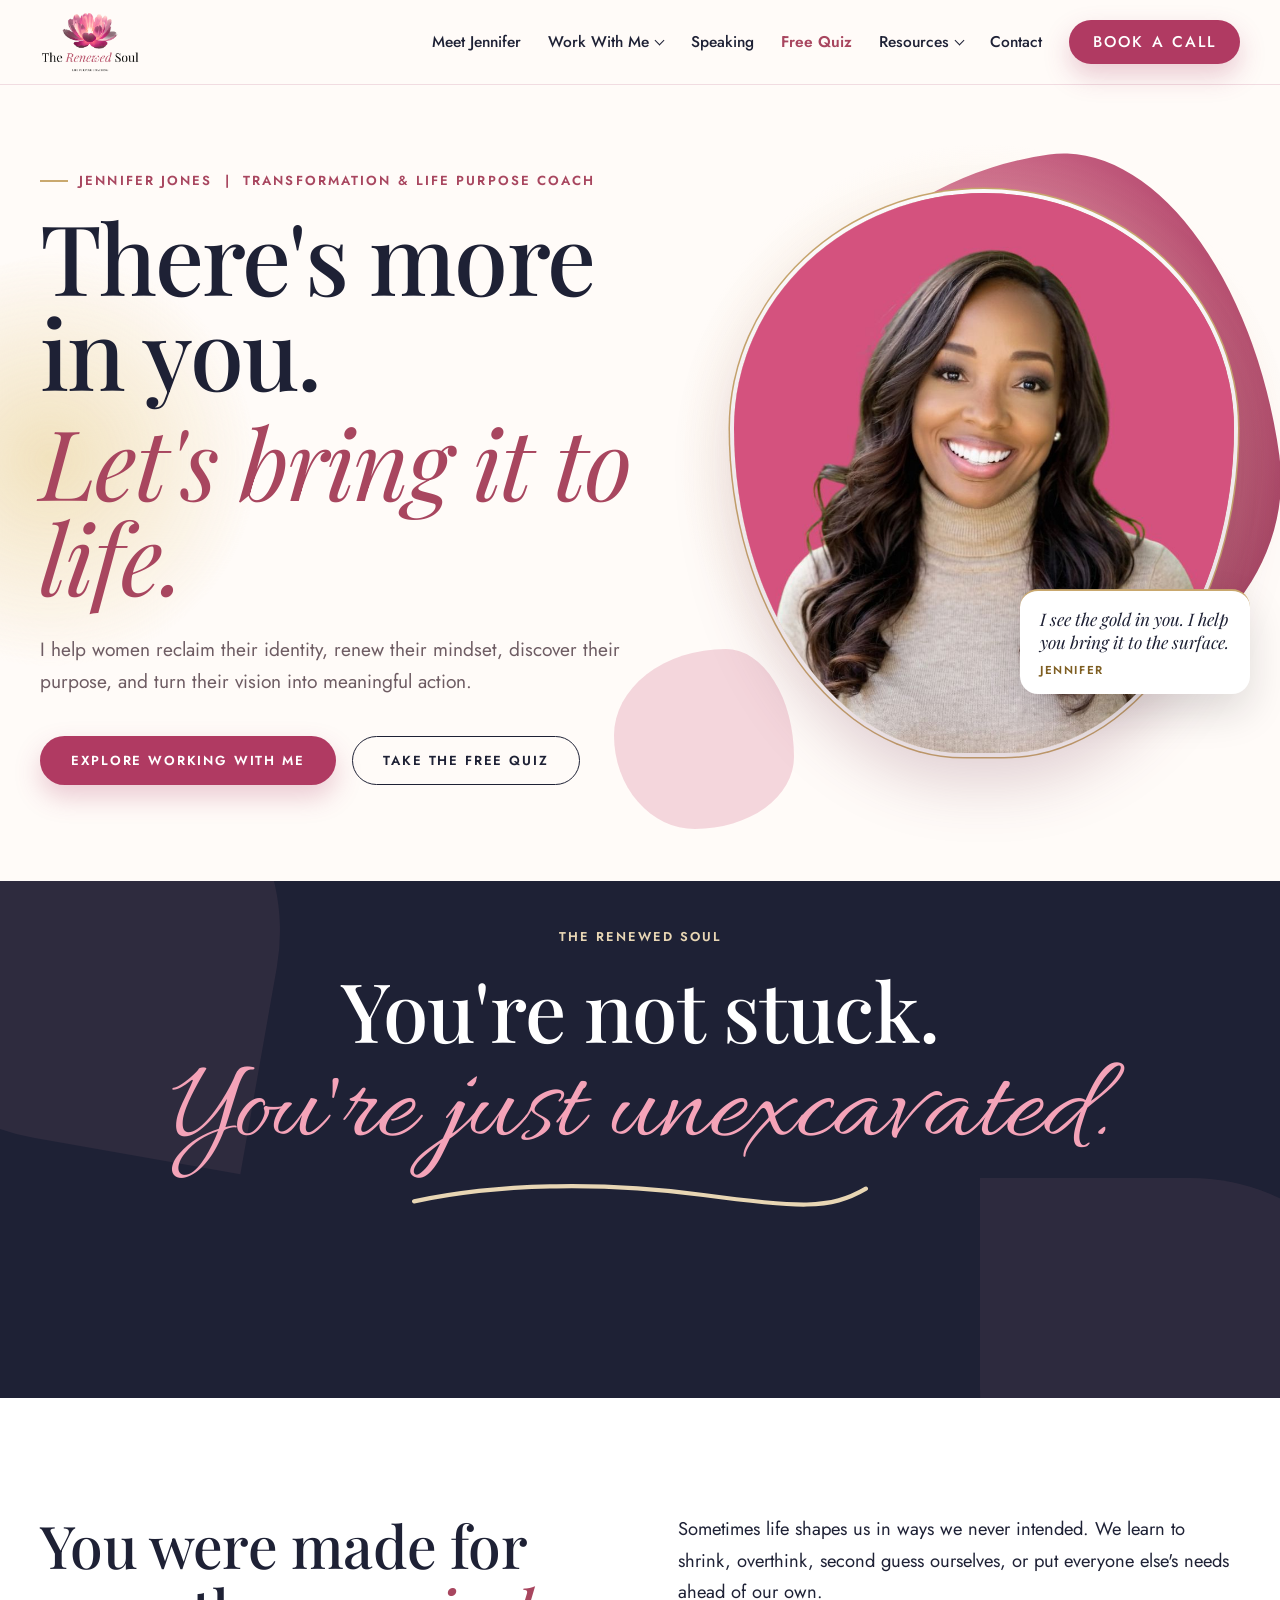
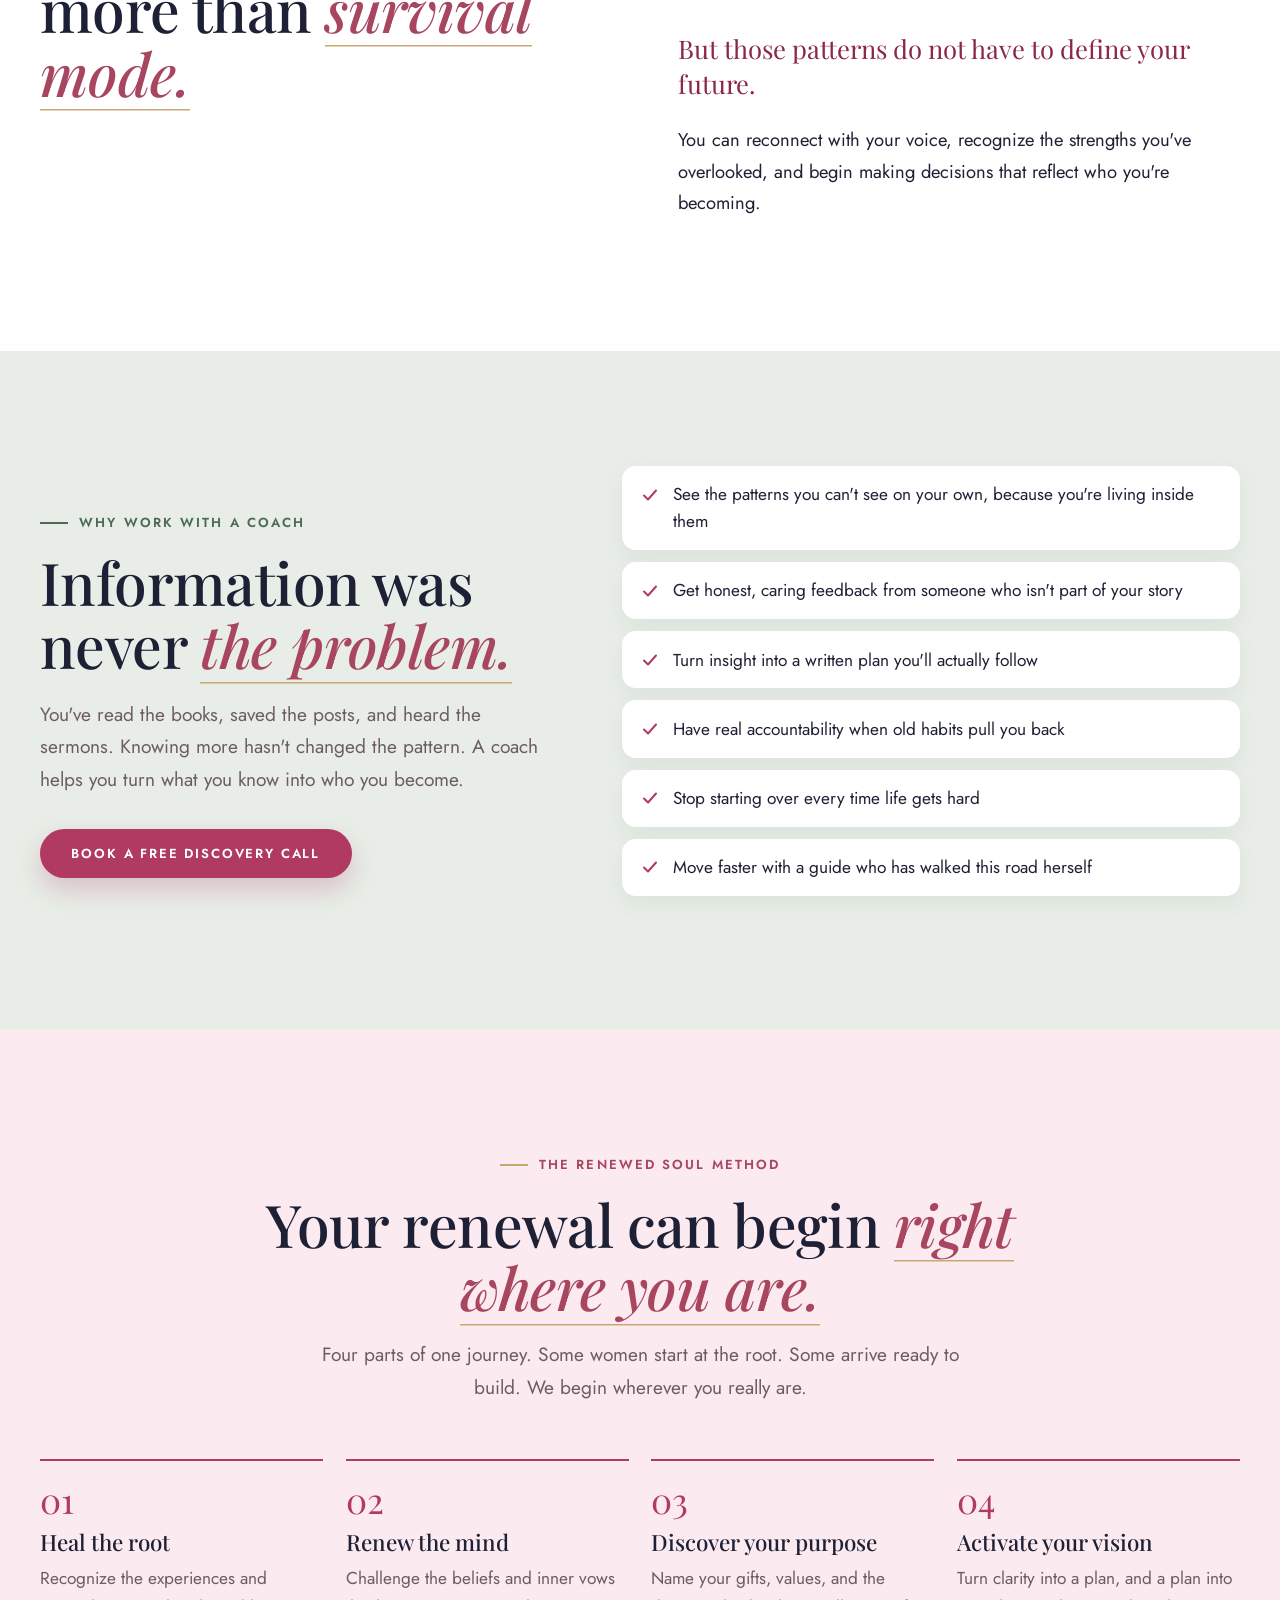
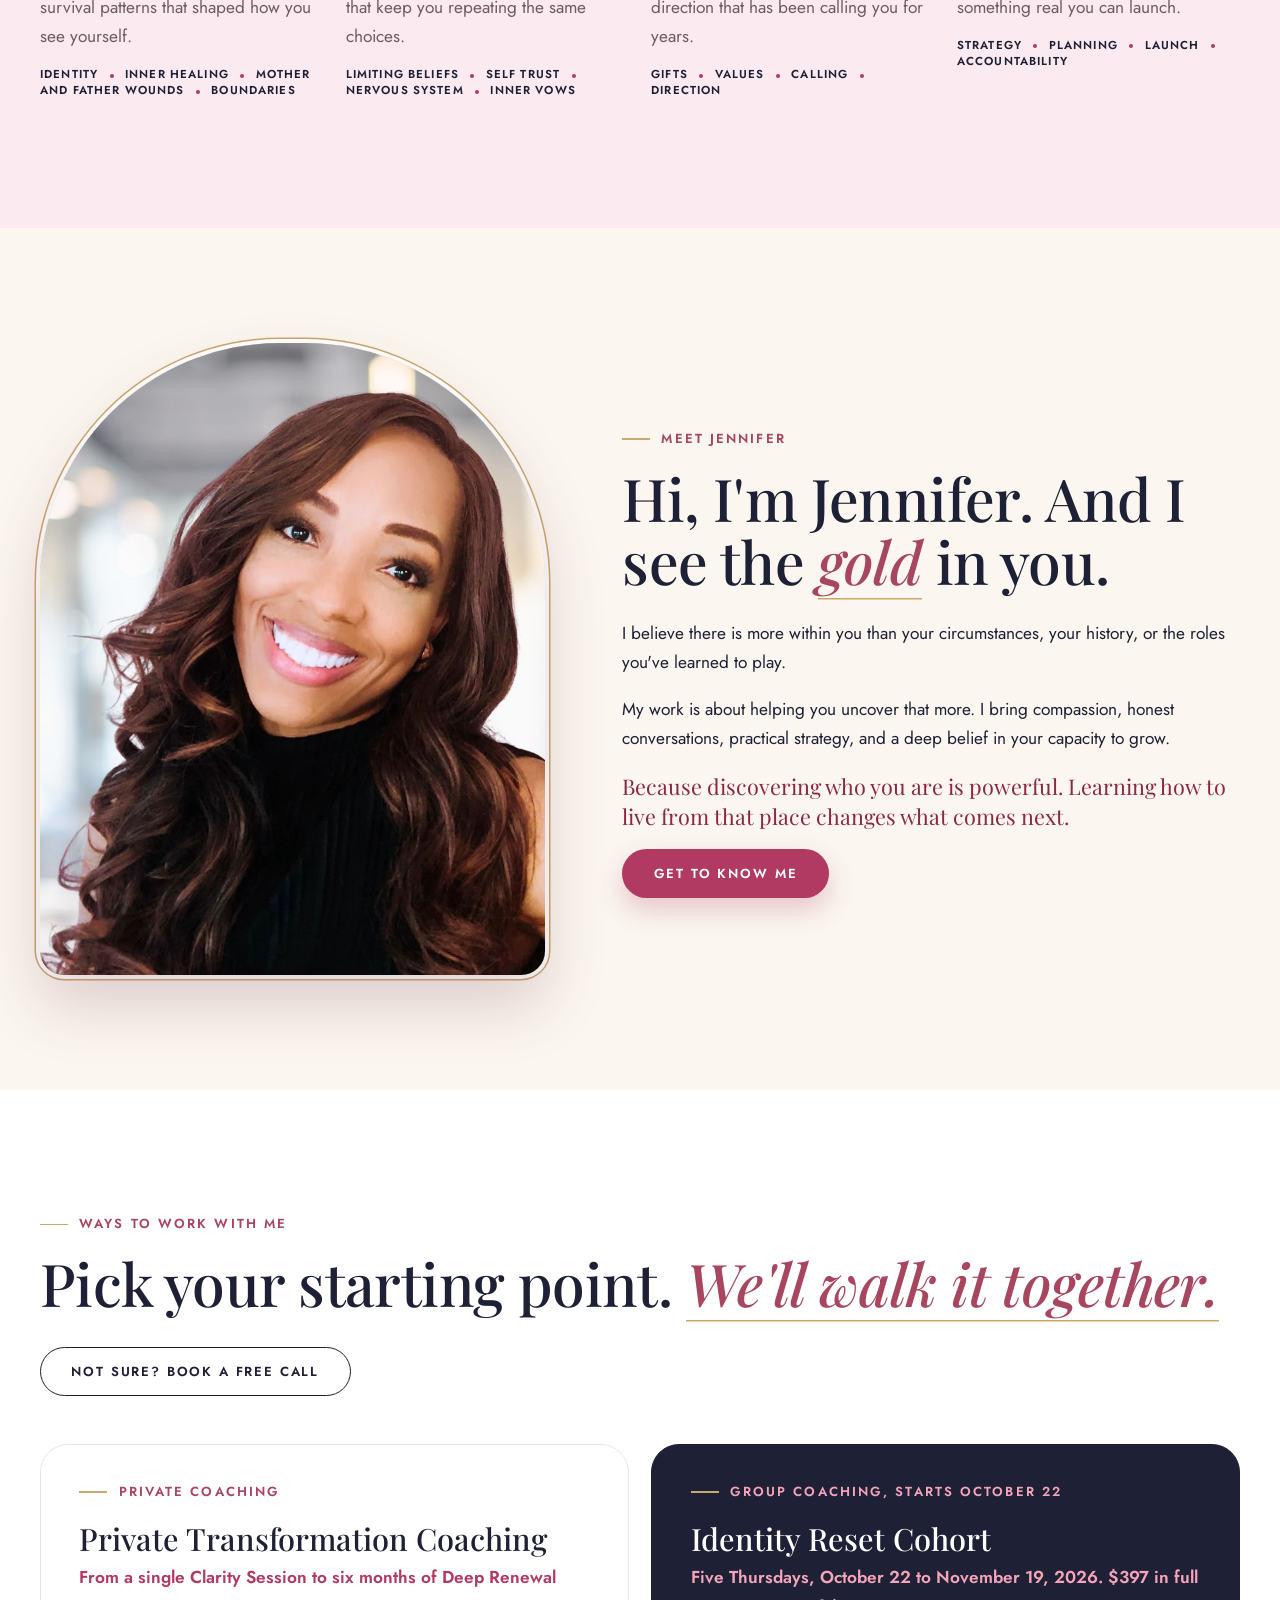
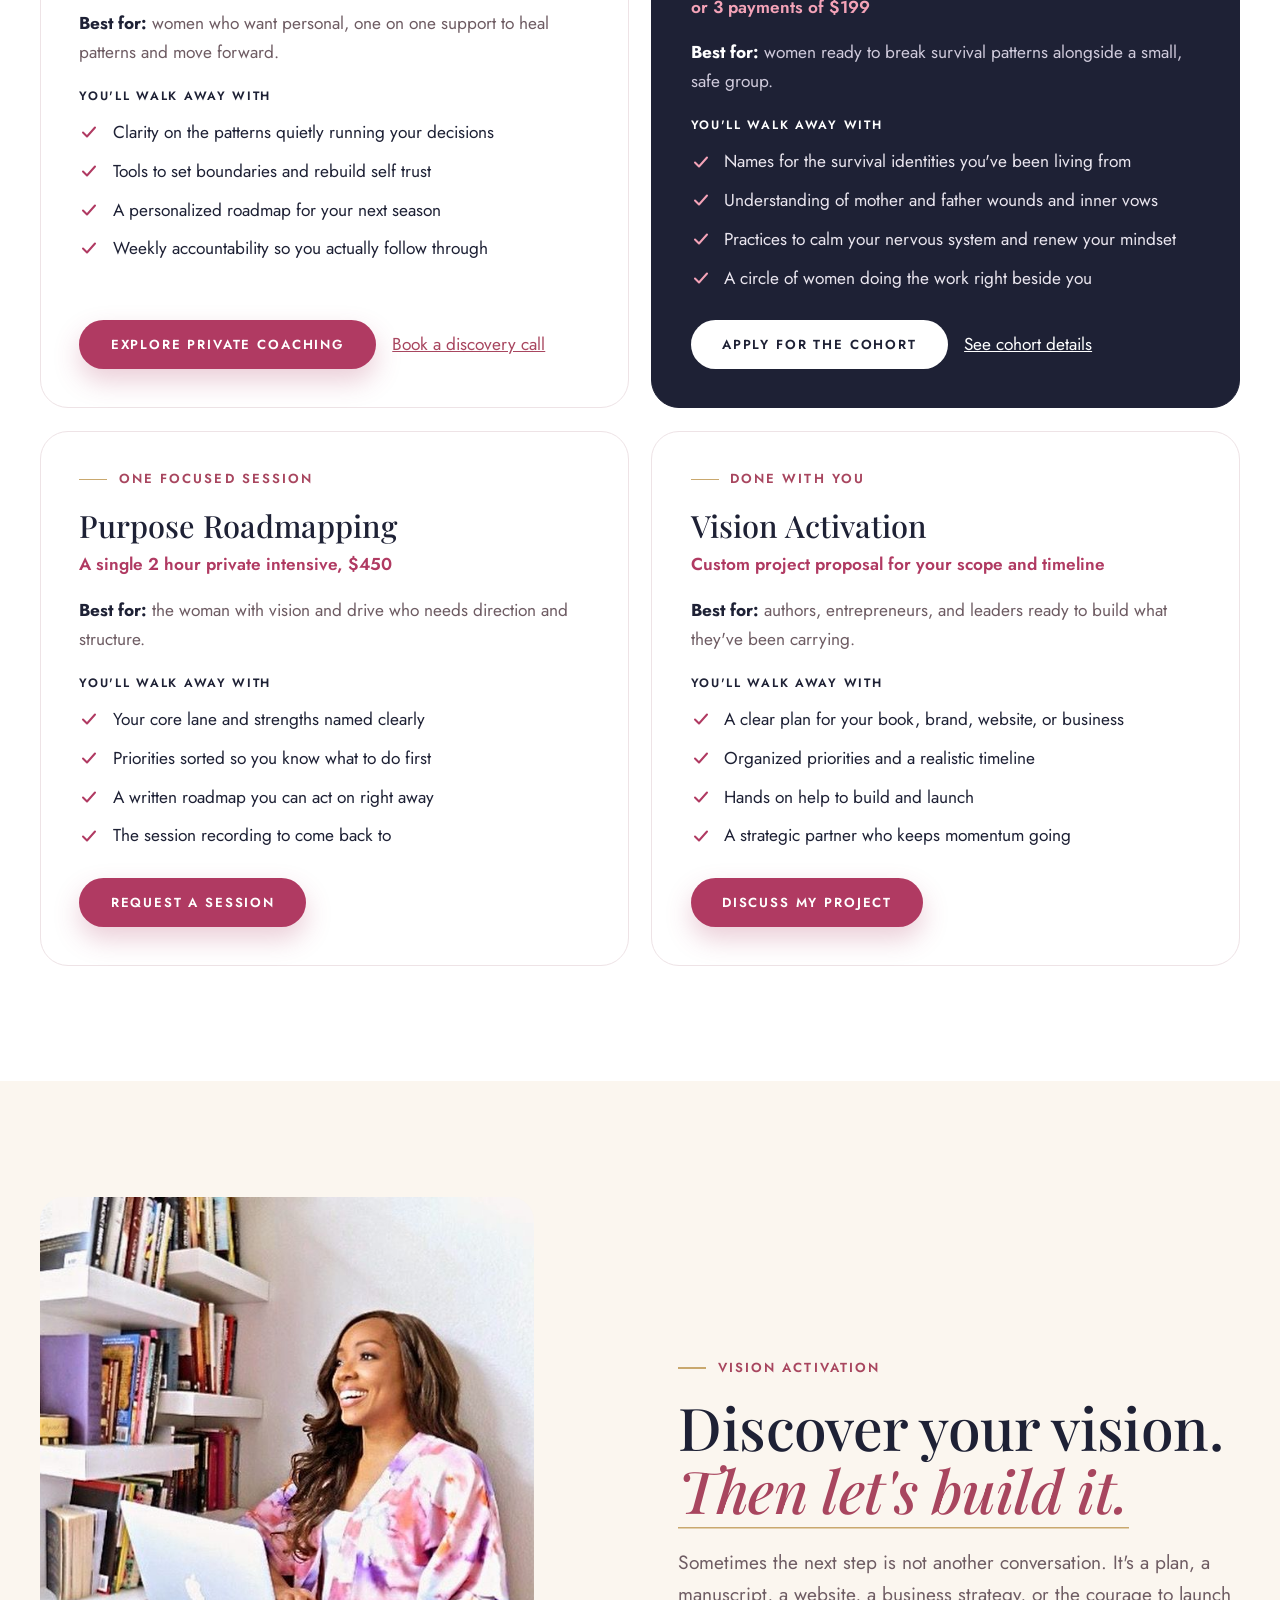
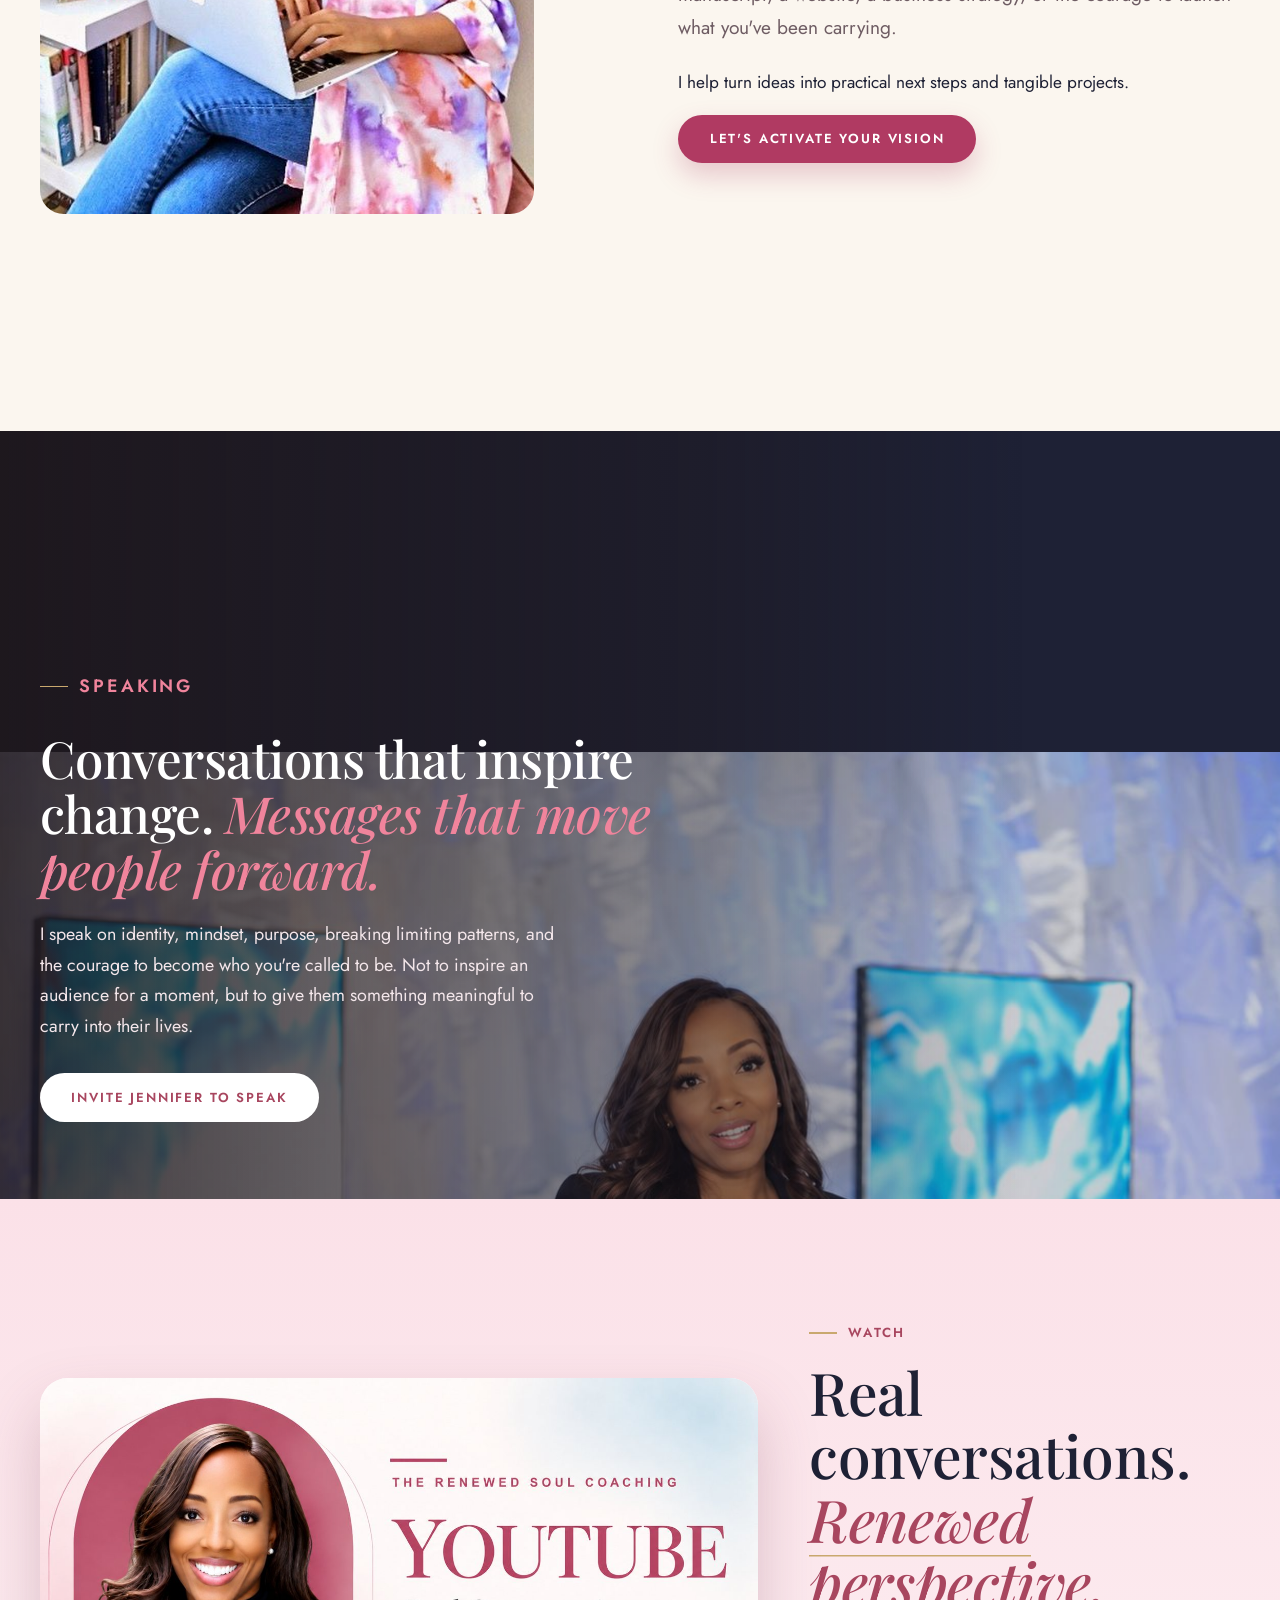
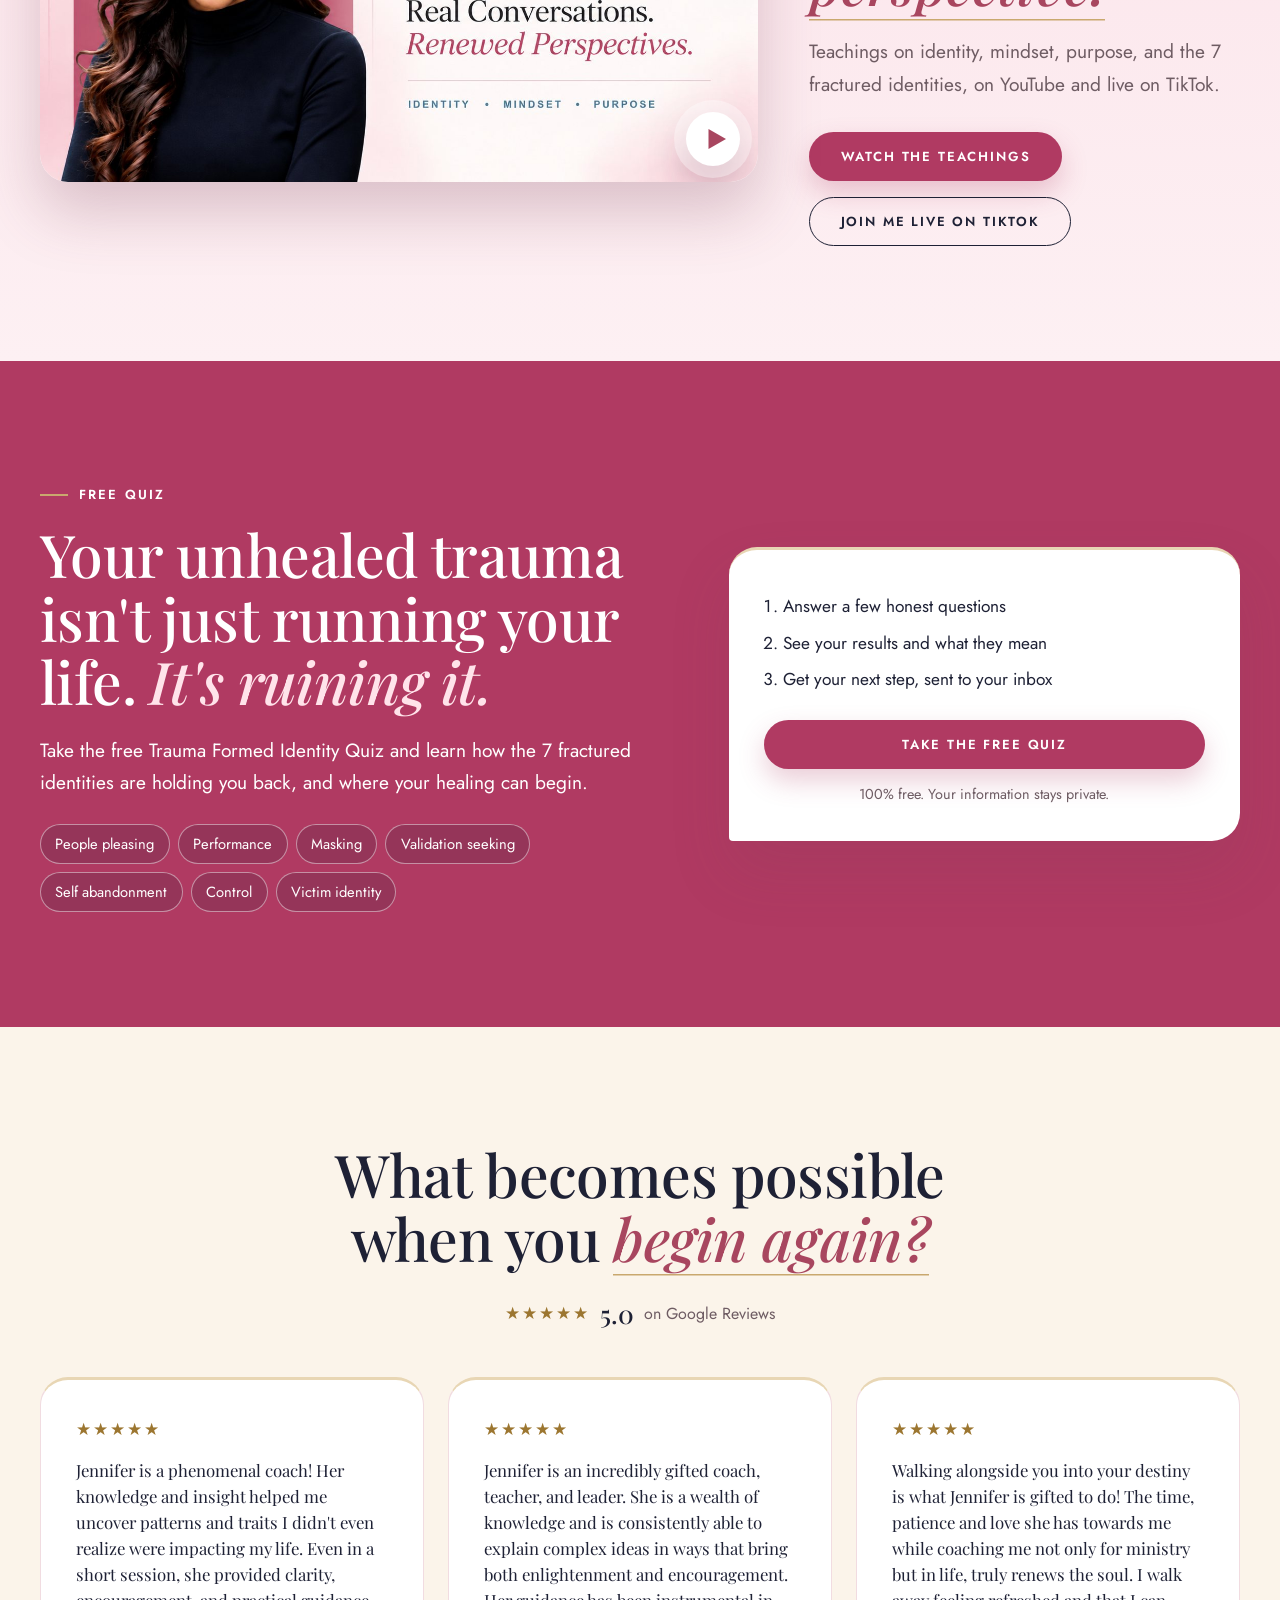
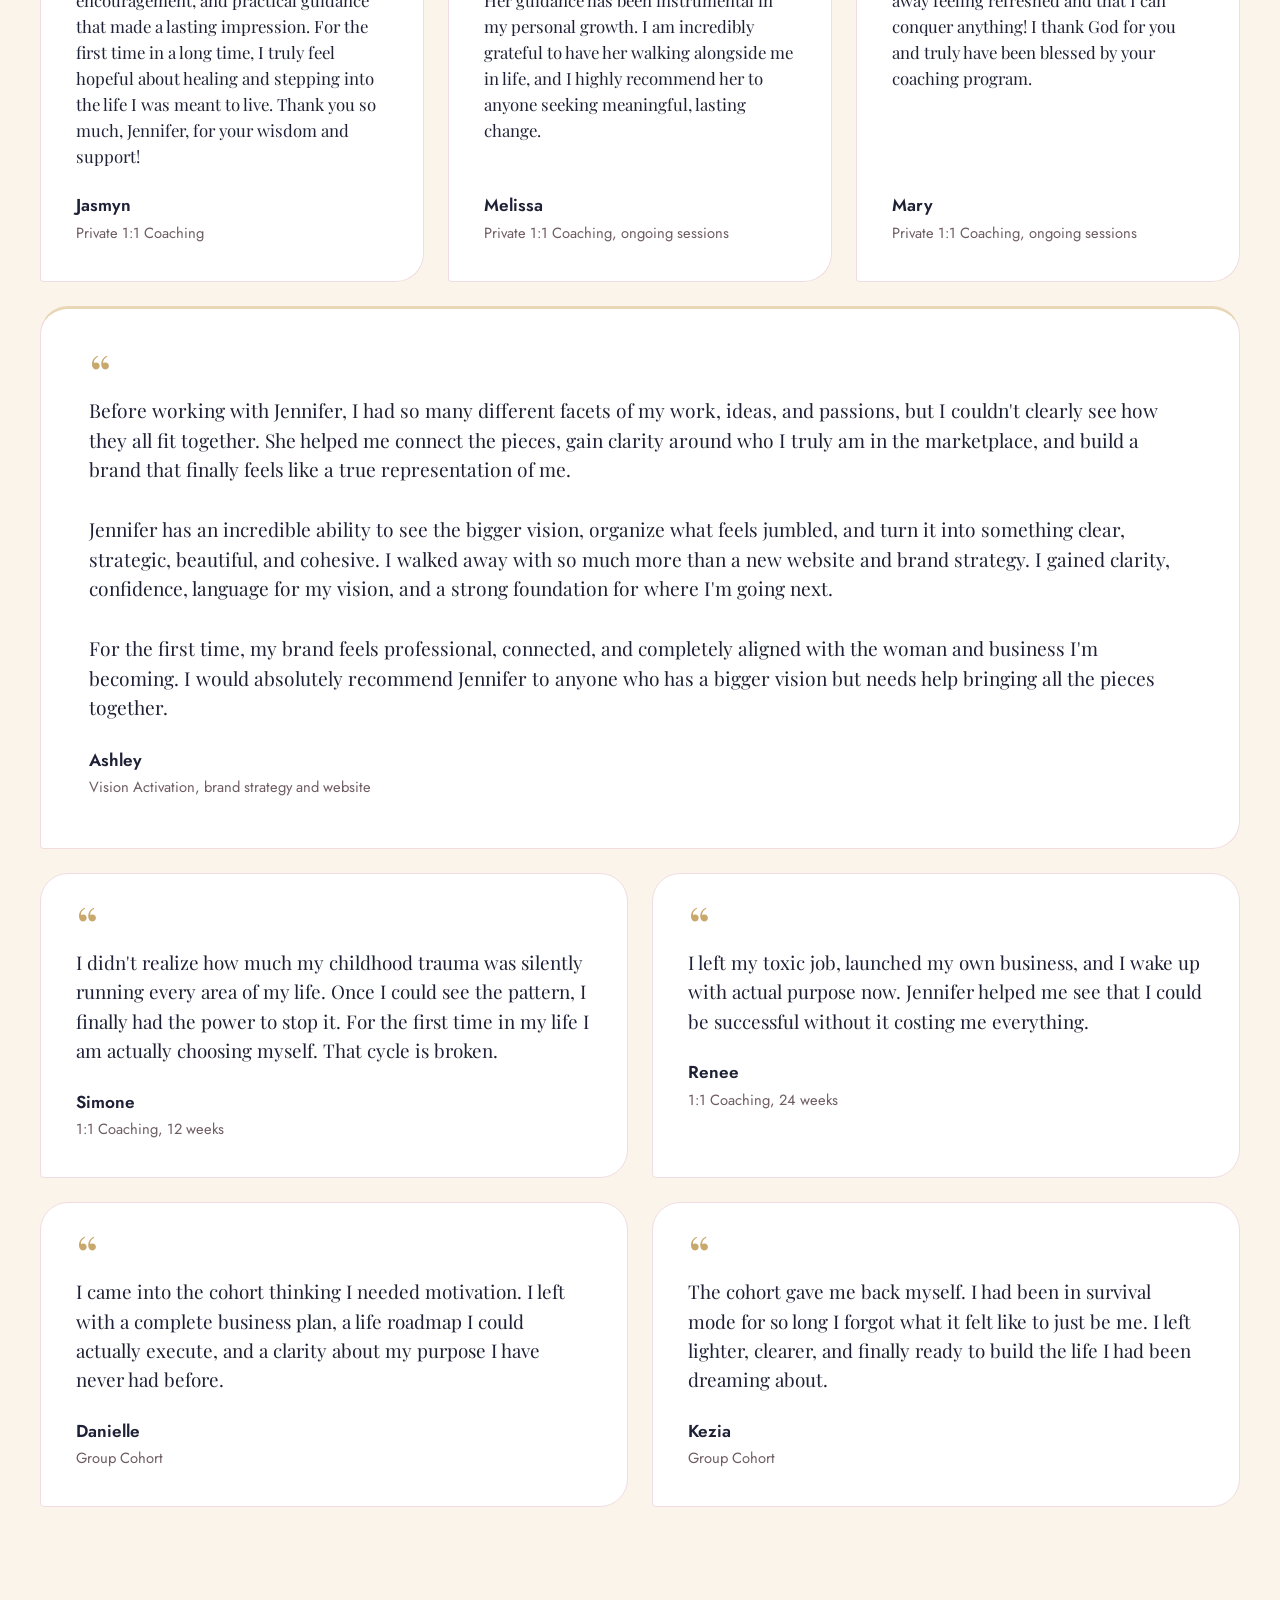
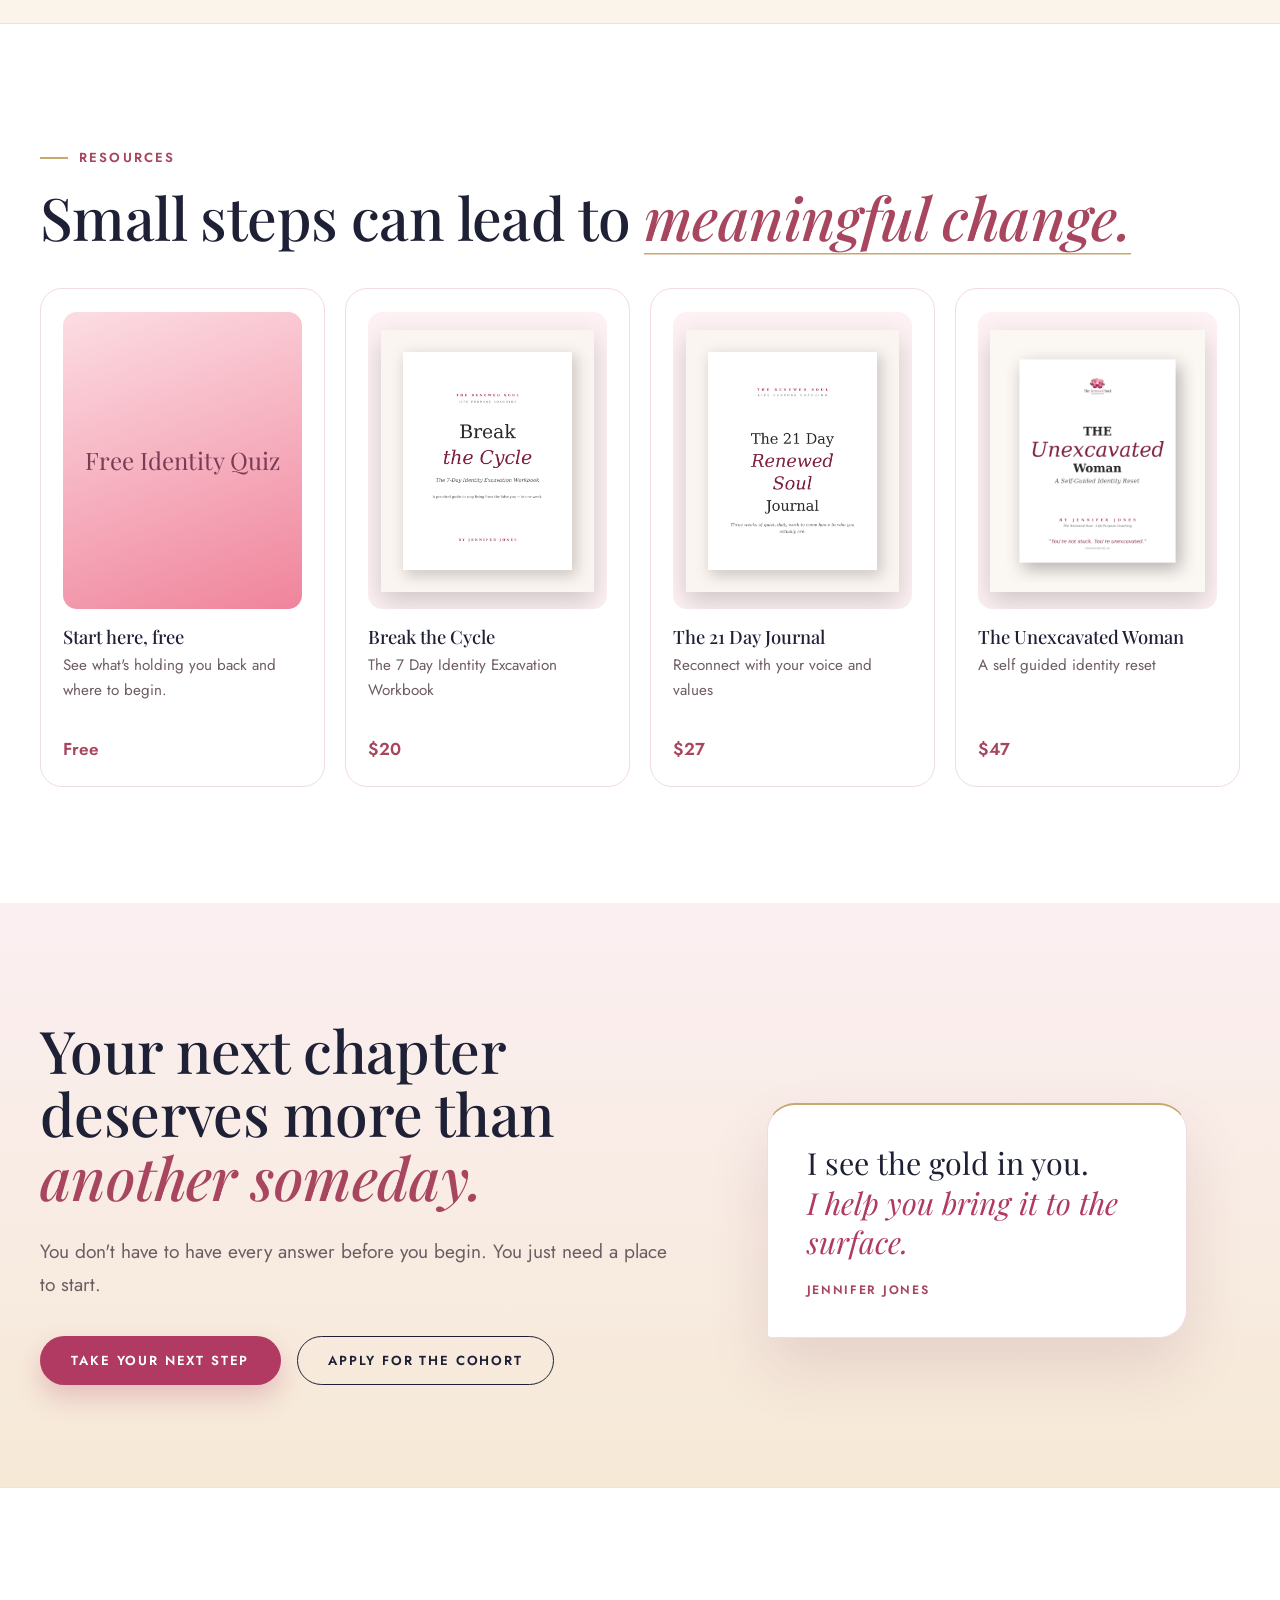
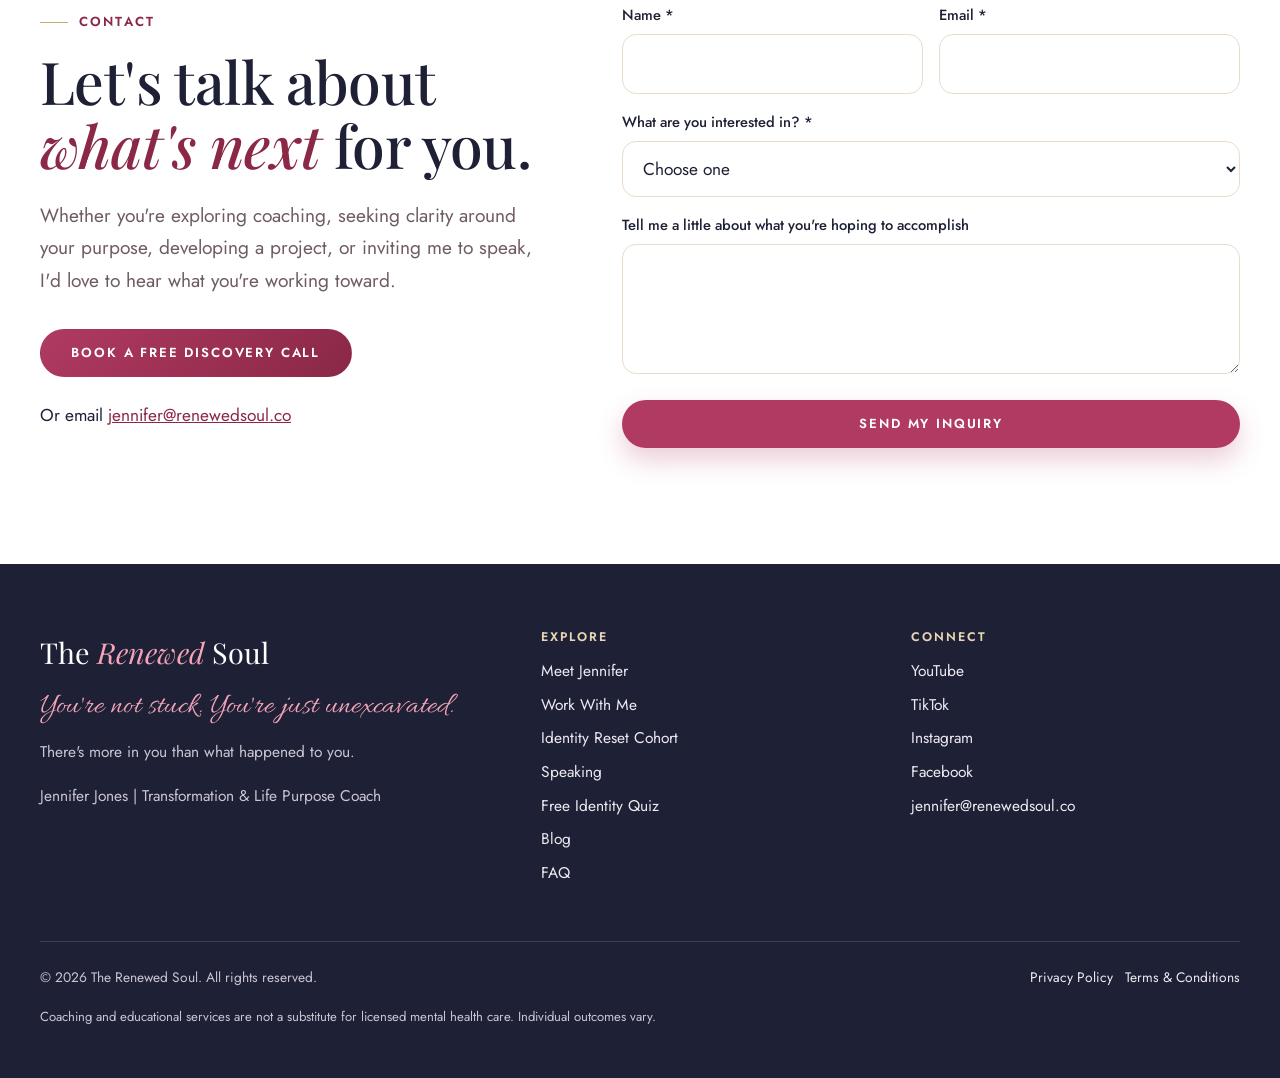
==== commit f42e3ac3: "Add files via upload" ====
--- a/index.html
+++ b/index.html
@@ -161,7 +161,7 @@
 <section class="teach" id="watch">
   <div class="wrap">
     <div class="watch-grid">
-      <a class="feature-video has-img" href="#youtube" data-yt-open data-reveal="zoom" aria-label="Watch The Renewed Soul on YouTube"><img src="images/youtube.jpg" loading="lazy" decoding="async" width="1400" height="788" alt="The Renewed Soul Coaching on YouTube: Real Conversations. Renewed Perspectives. Identity, mindset, purpose."><span class="play"><svg viewBox="0 0 24 24"><path d="M6 4l14 8-14 8z"/></svg></span></a>
+      <a class="feature-video has-img" href="#youtube" data-yt-open data-reveal="zoom" aria-label="Watch The Renewed Soul on YouTube"><img src="youtube.jpg" loading="lazy" decoding="async" width="1400" height="788" alt="The Renewed Soul Coaching on YouTube: Real Conversations. Renewed Perspectives. Identity, mindset, purpose."><span class="play"><svg viewBox="0 0 24 24"><path d="M6 4l14 8-14 8z"/></svg></span></a>
       <div data-reveal="right">
         <p class="kicker">Watch</p>
         <h2>Real conversations. <em>Renewed perspective.</em></h2>
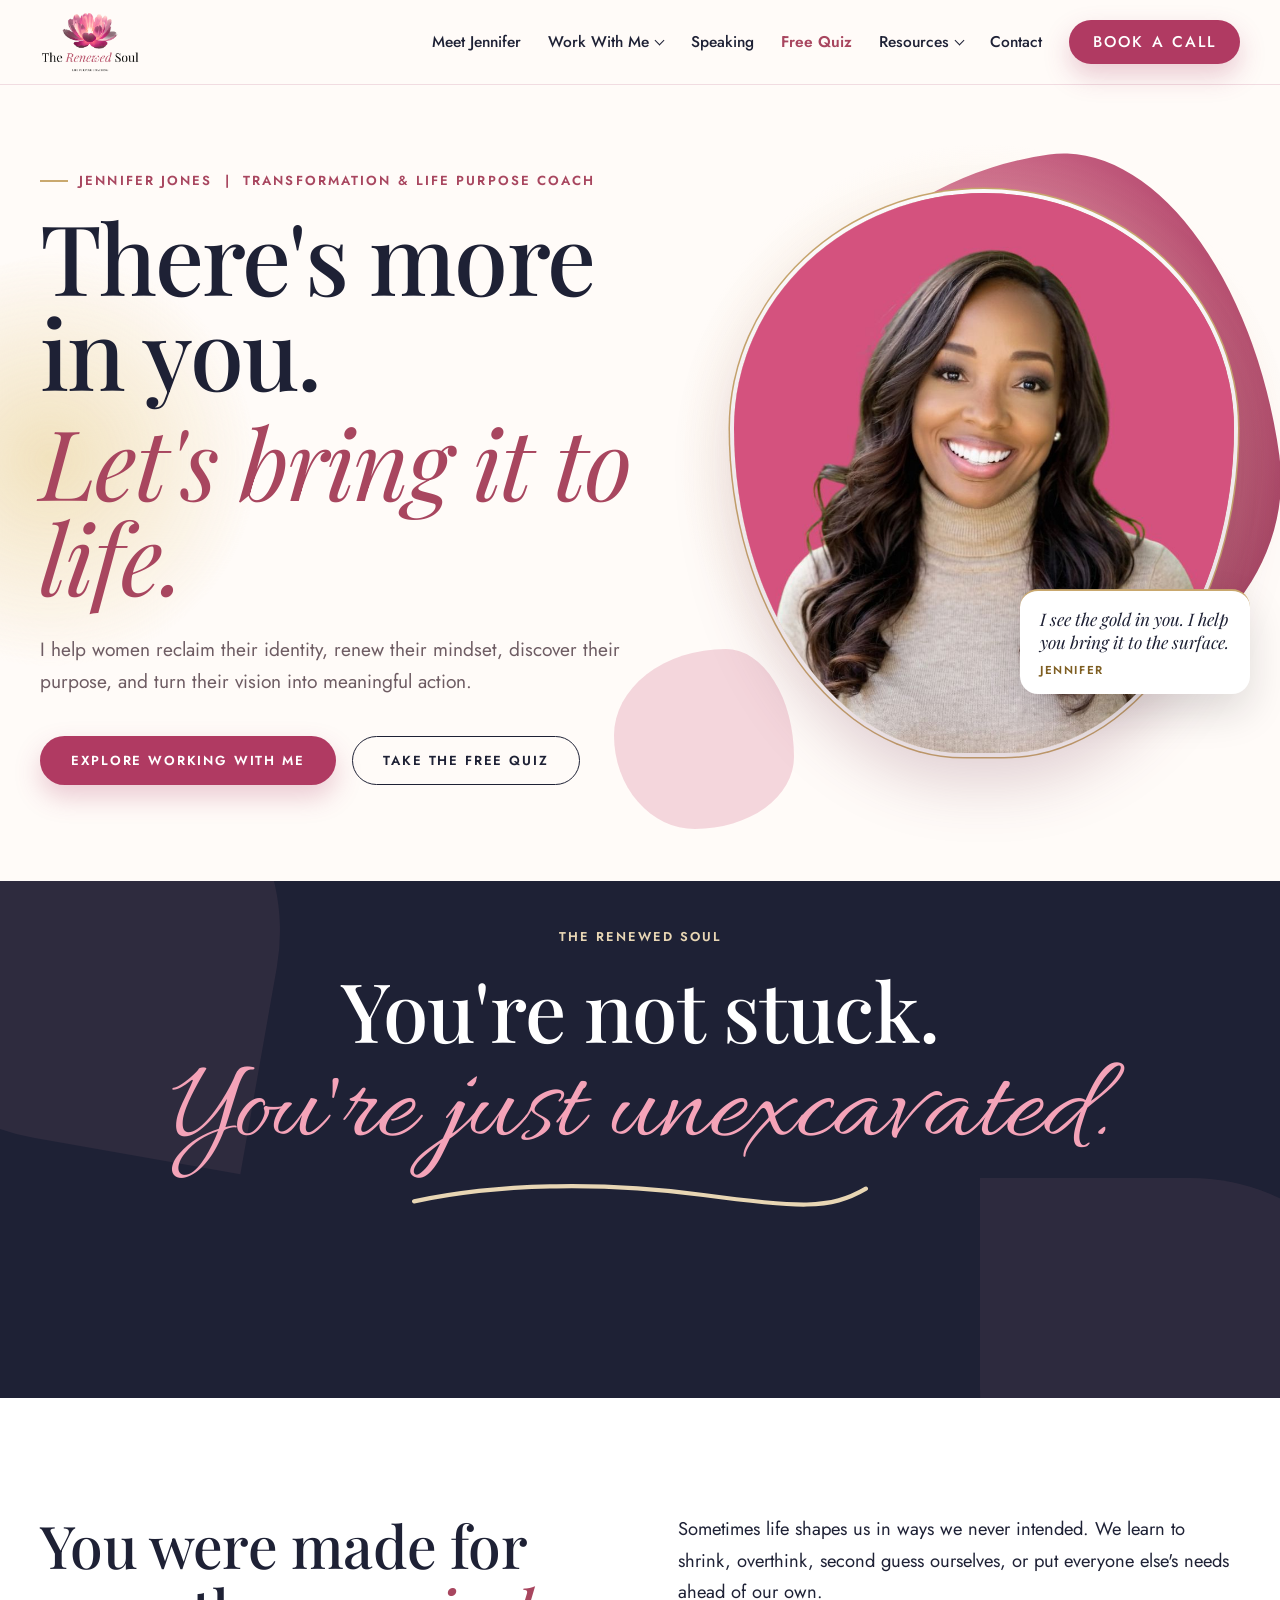
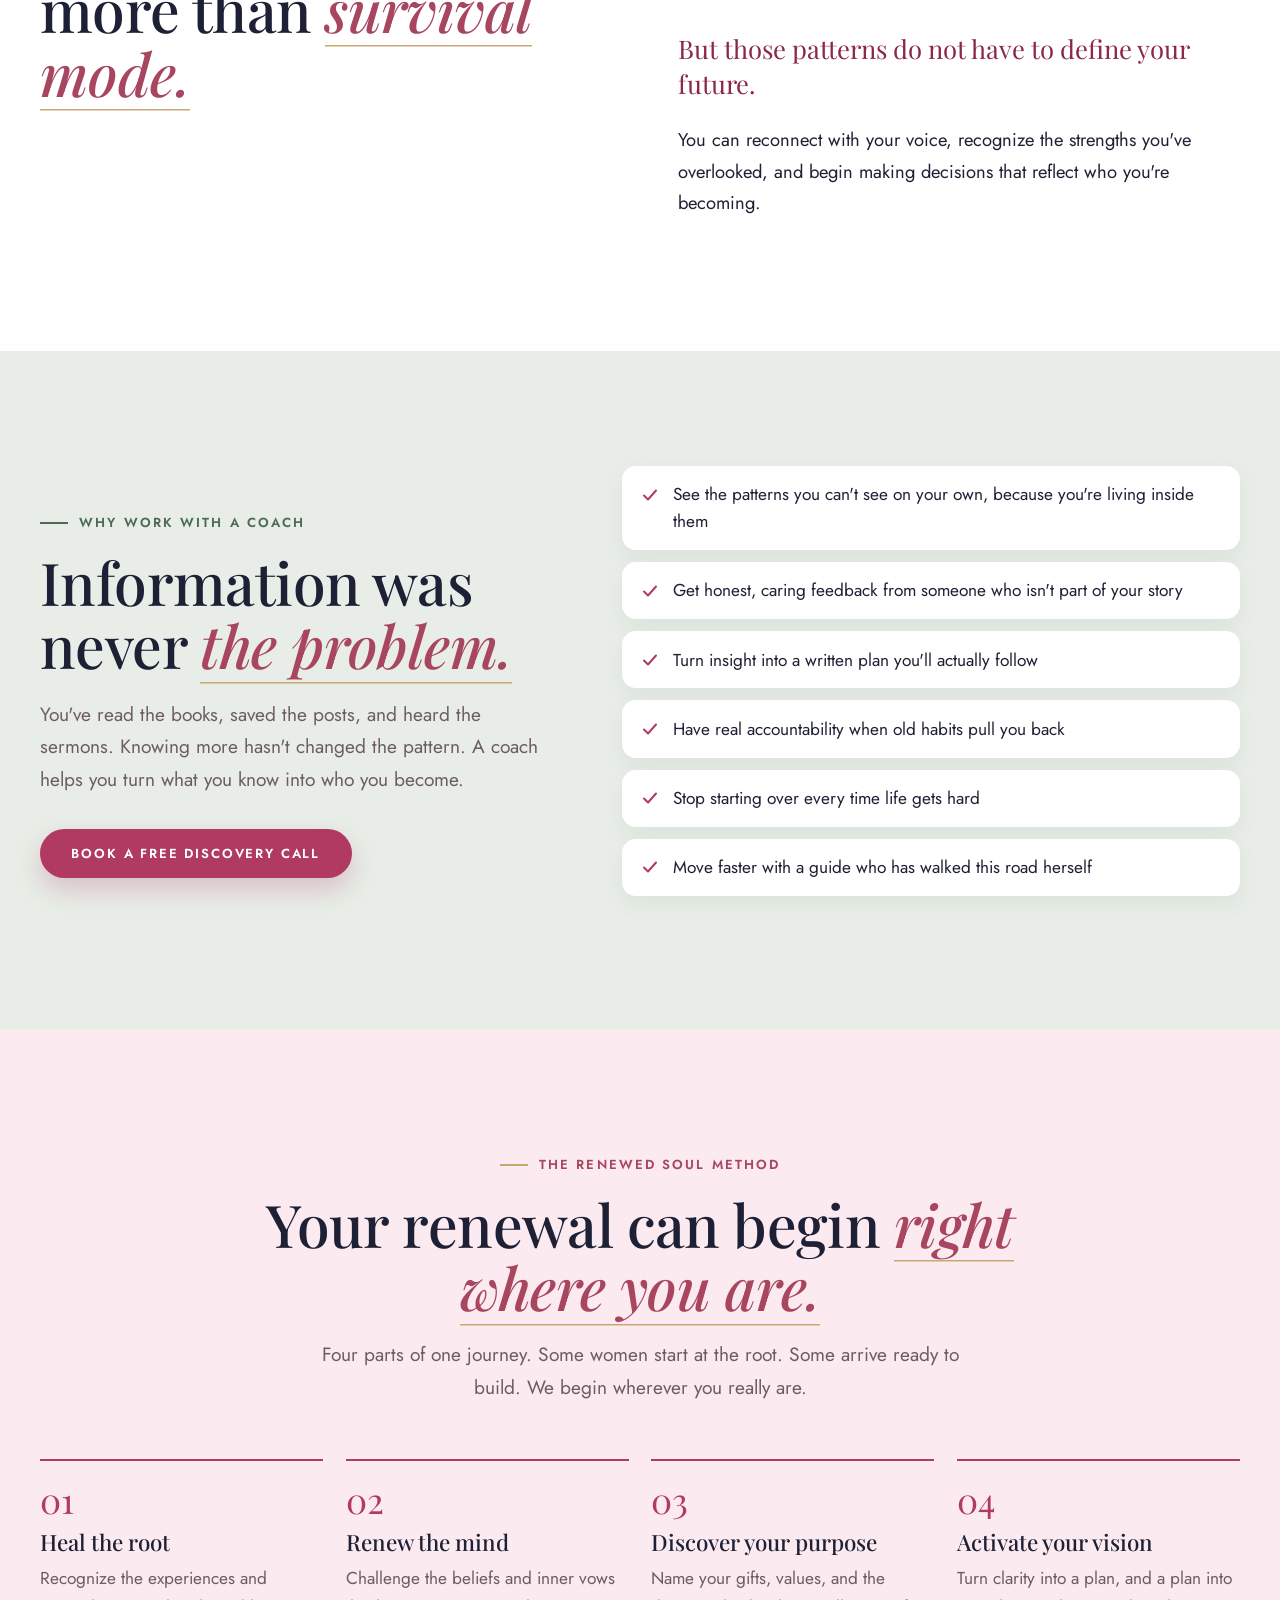
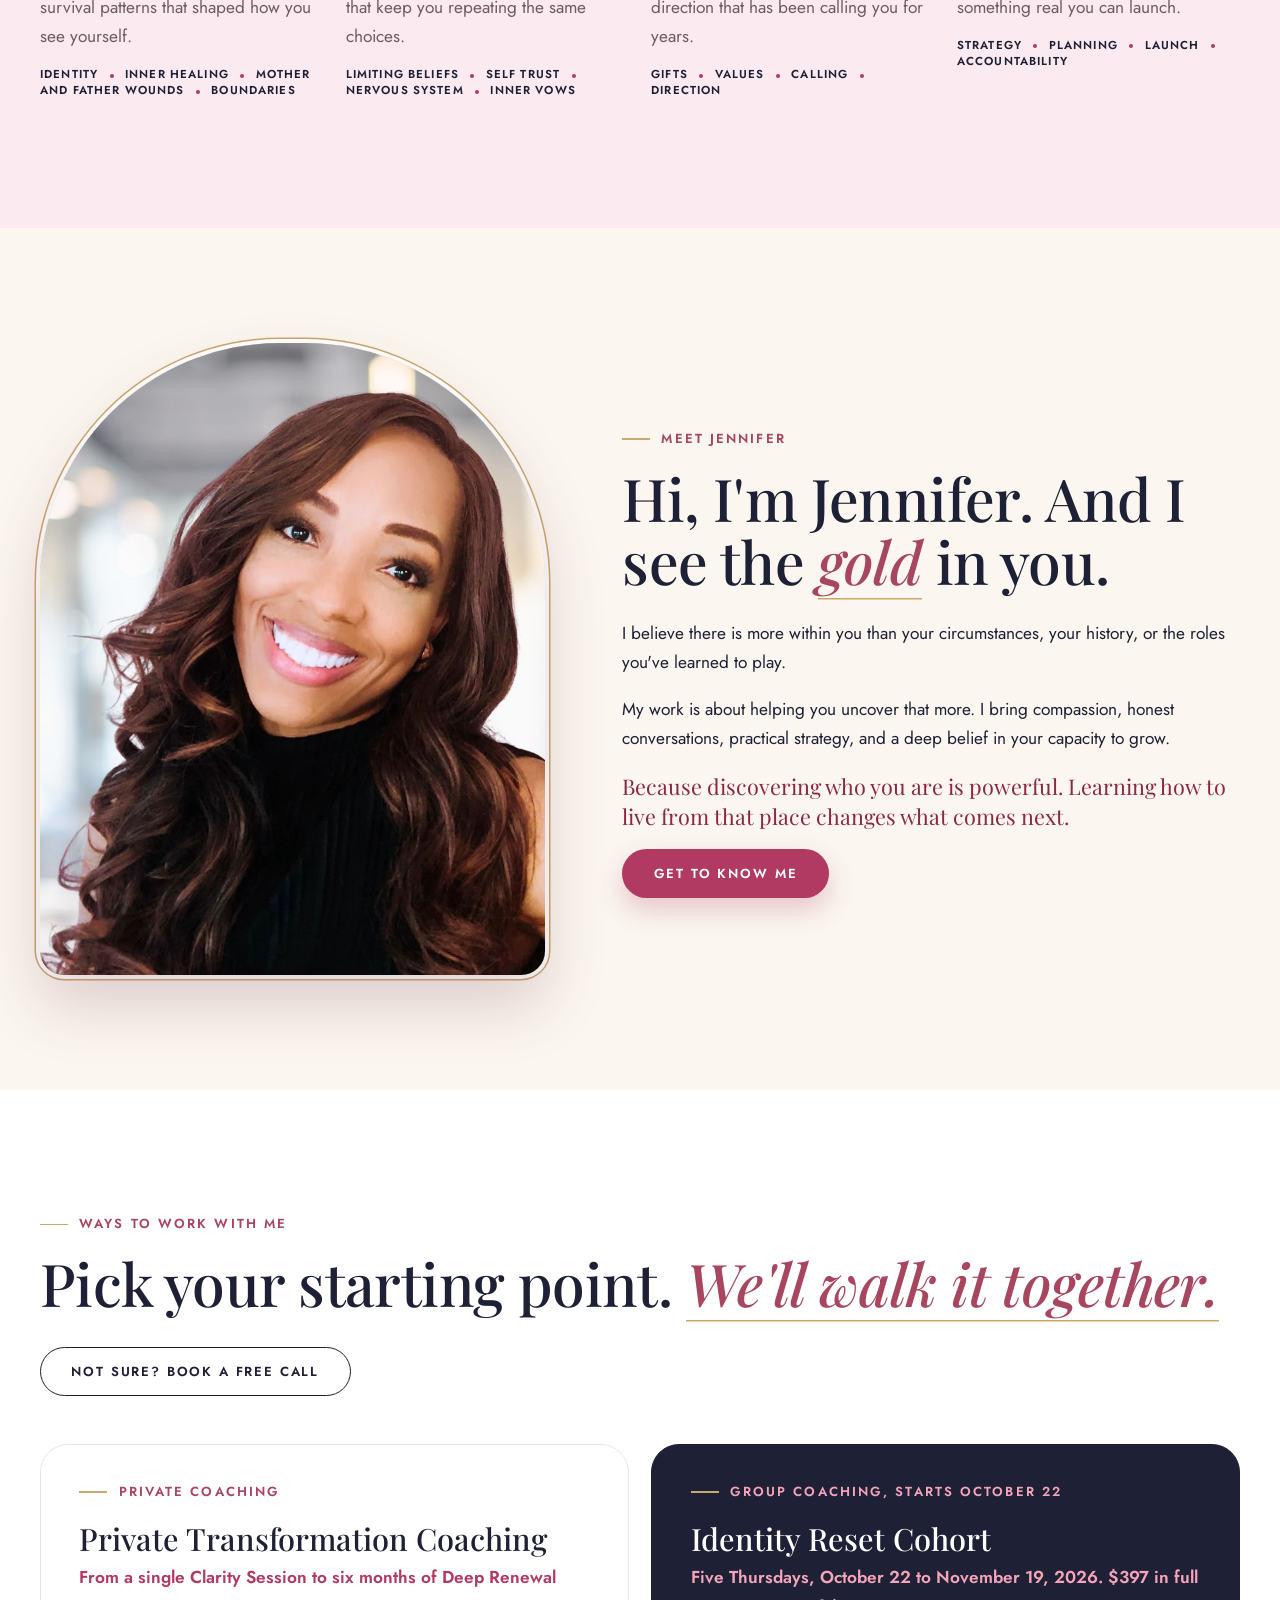
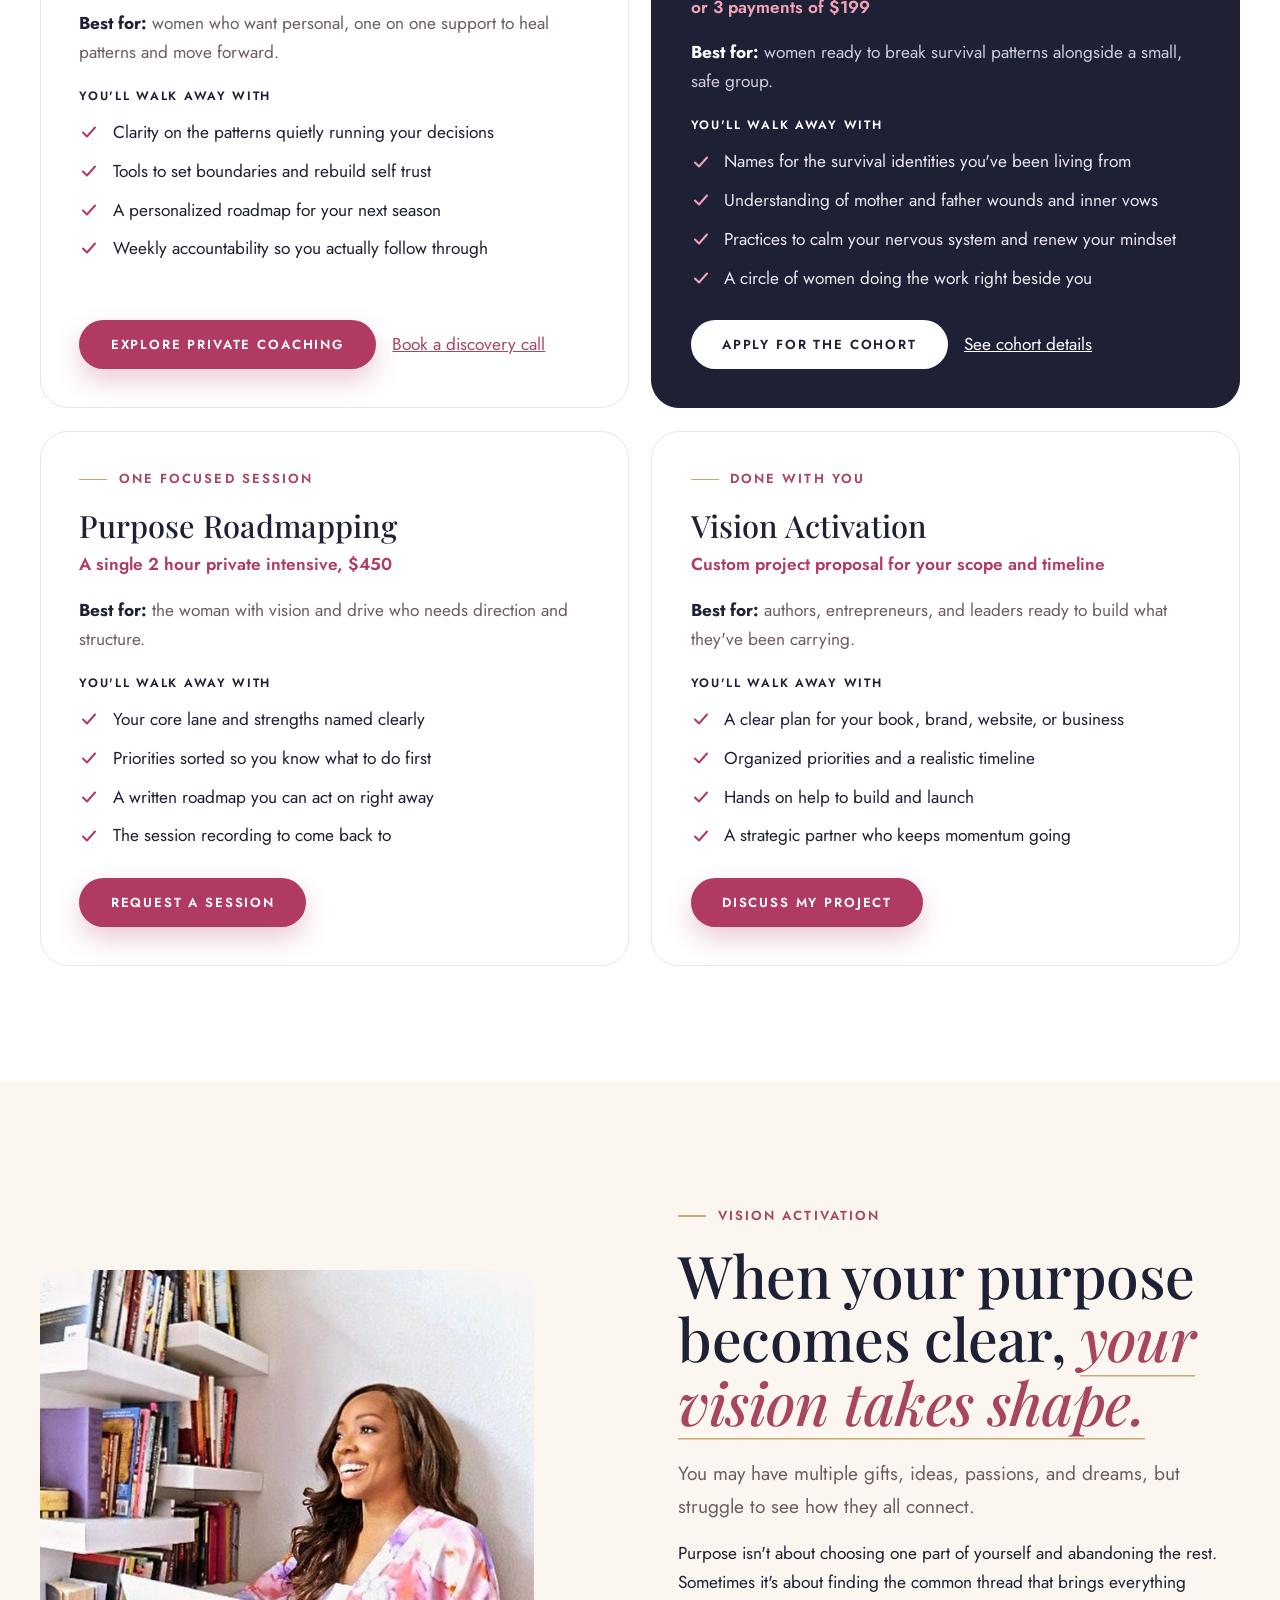
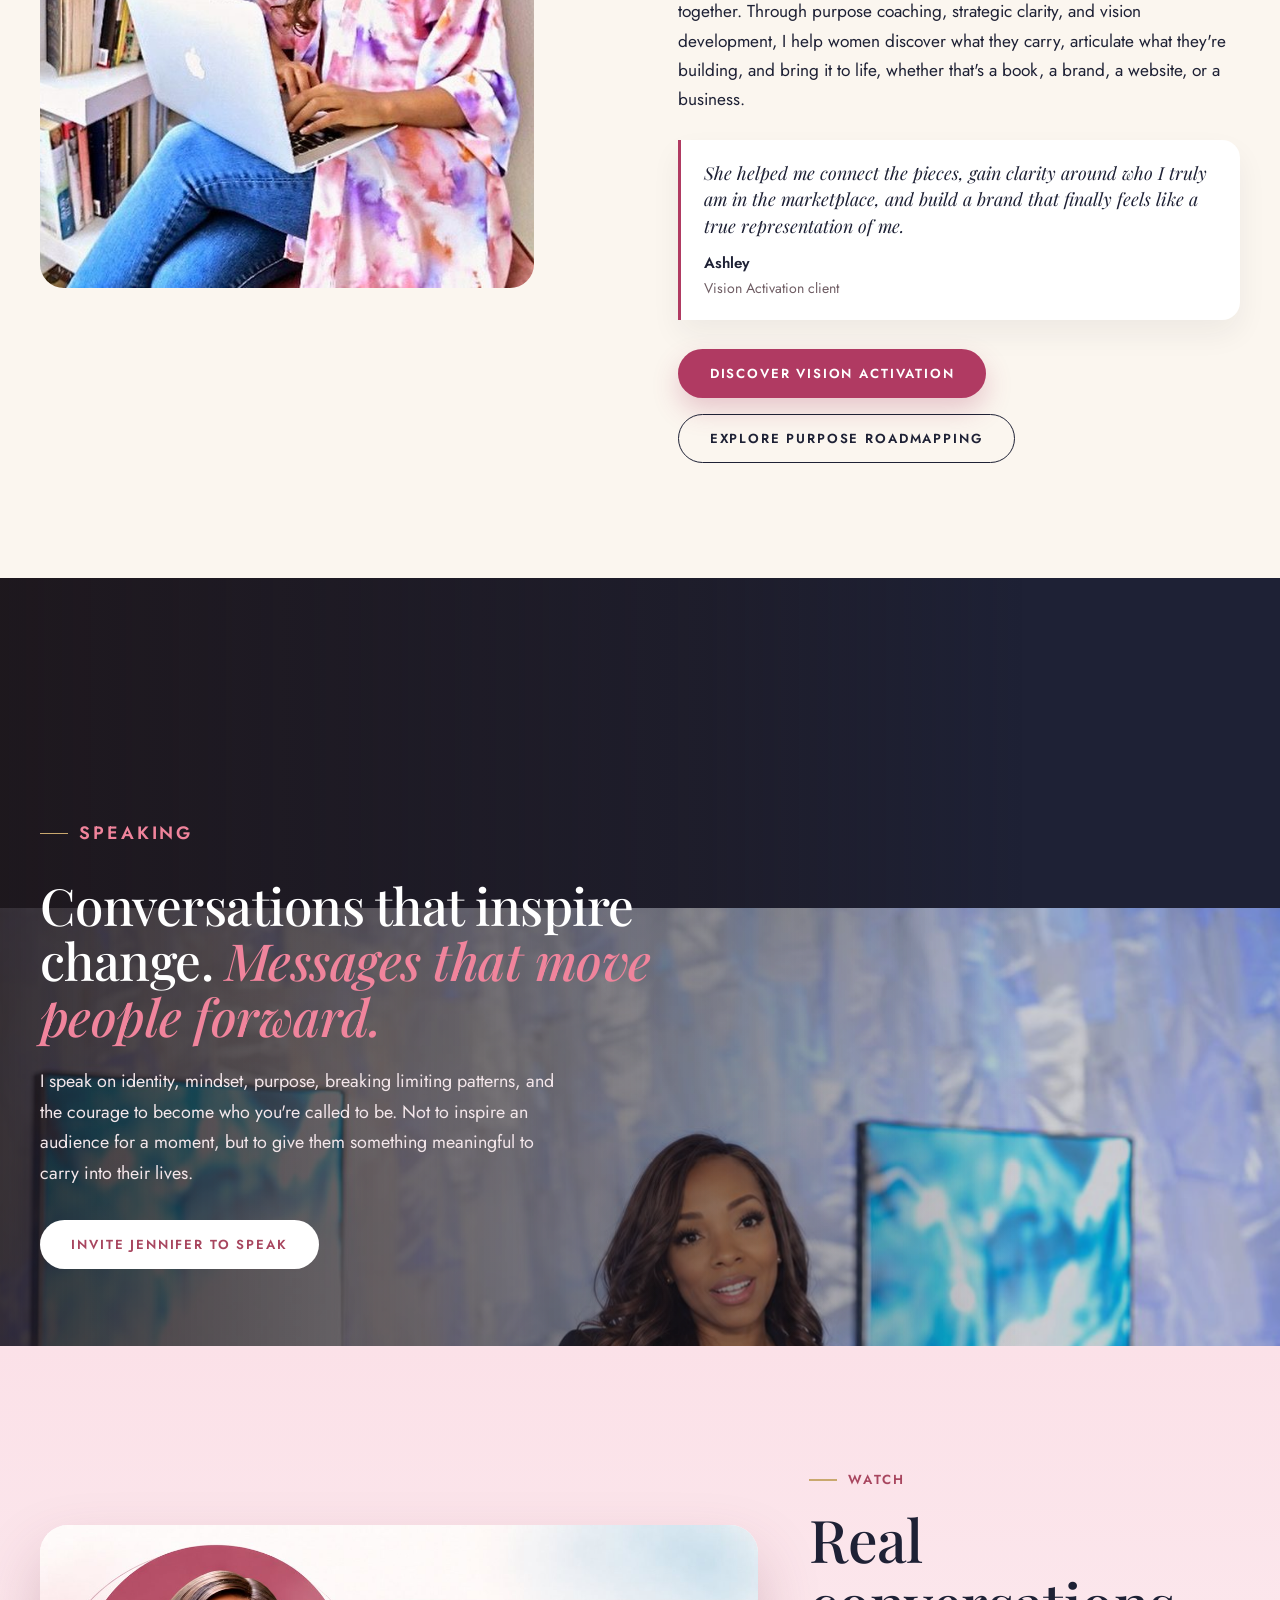
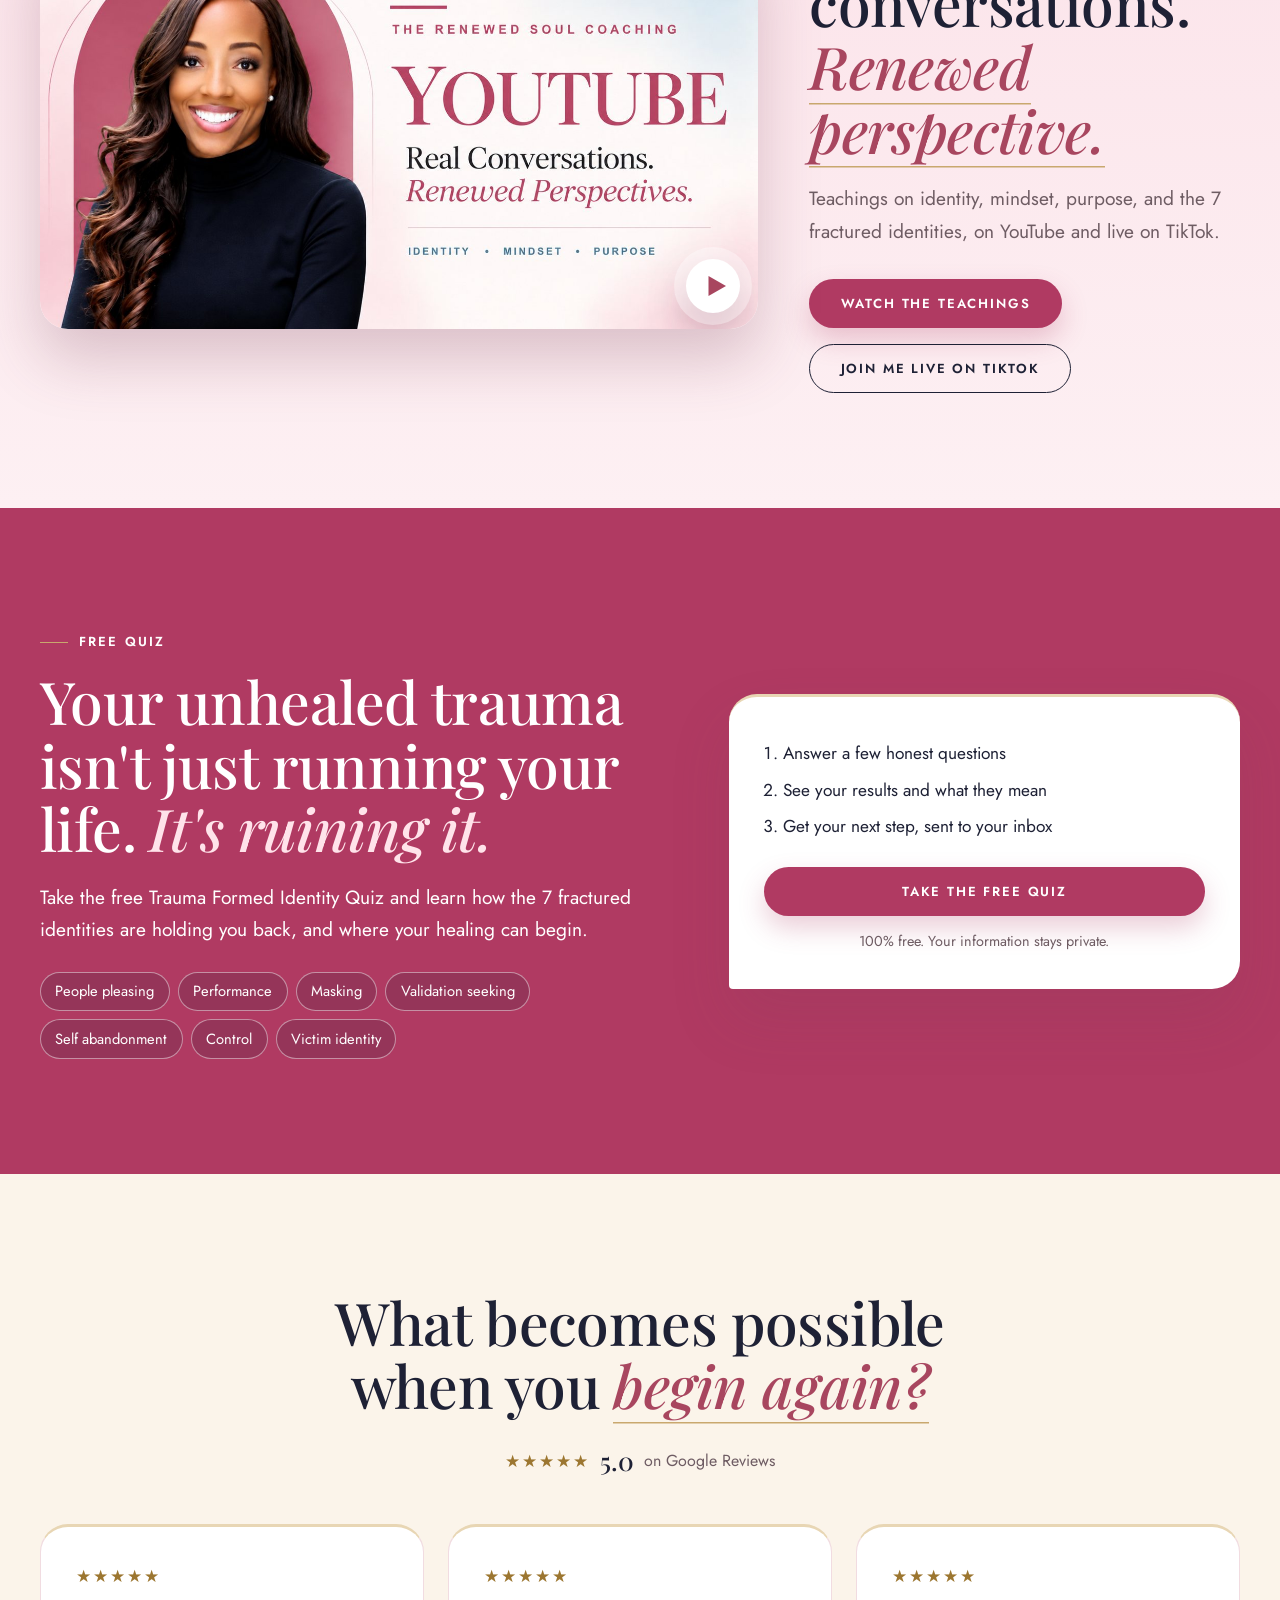
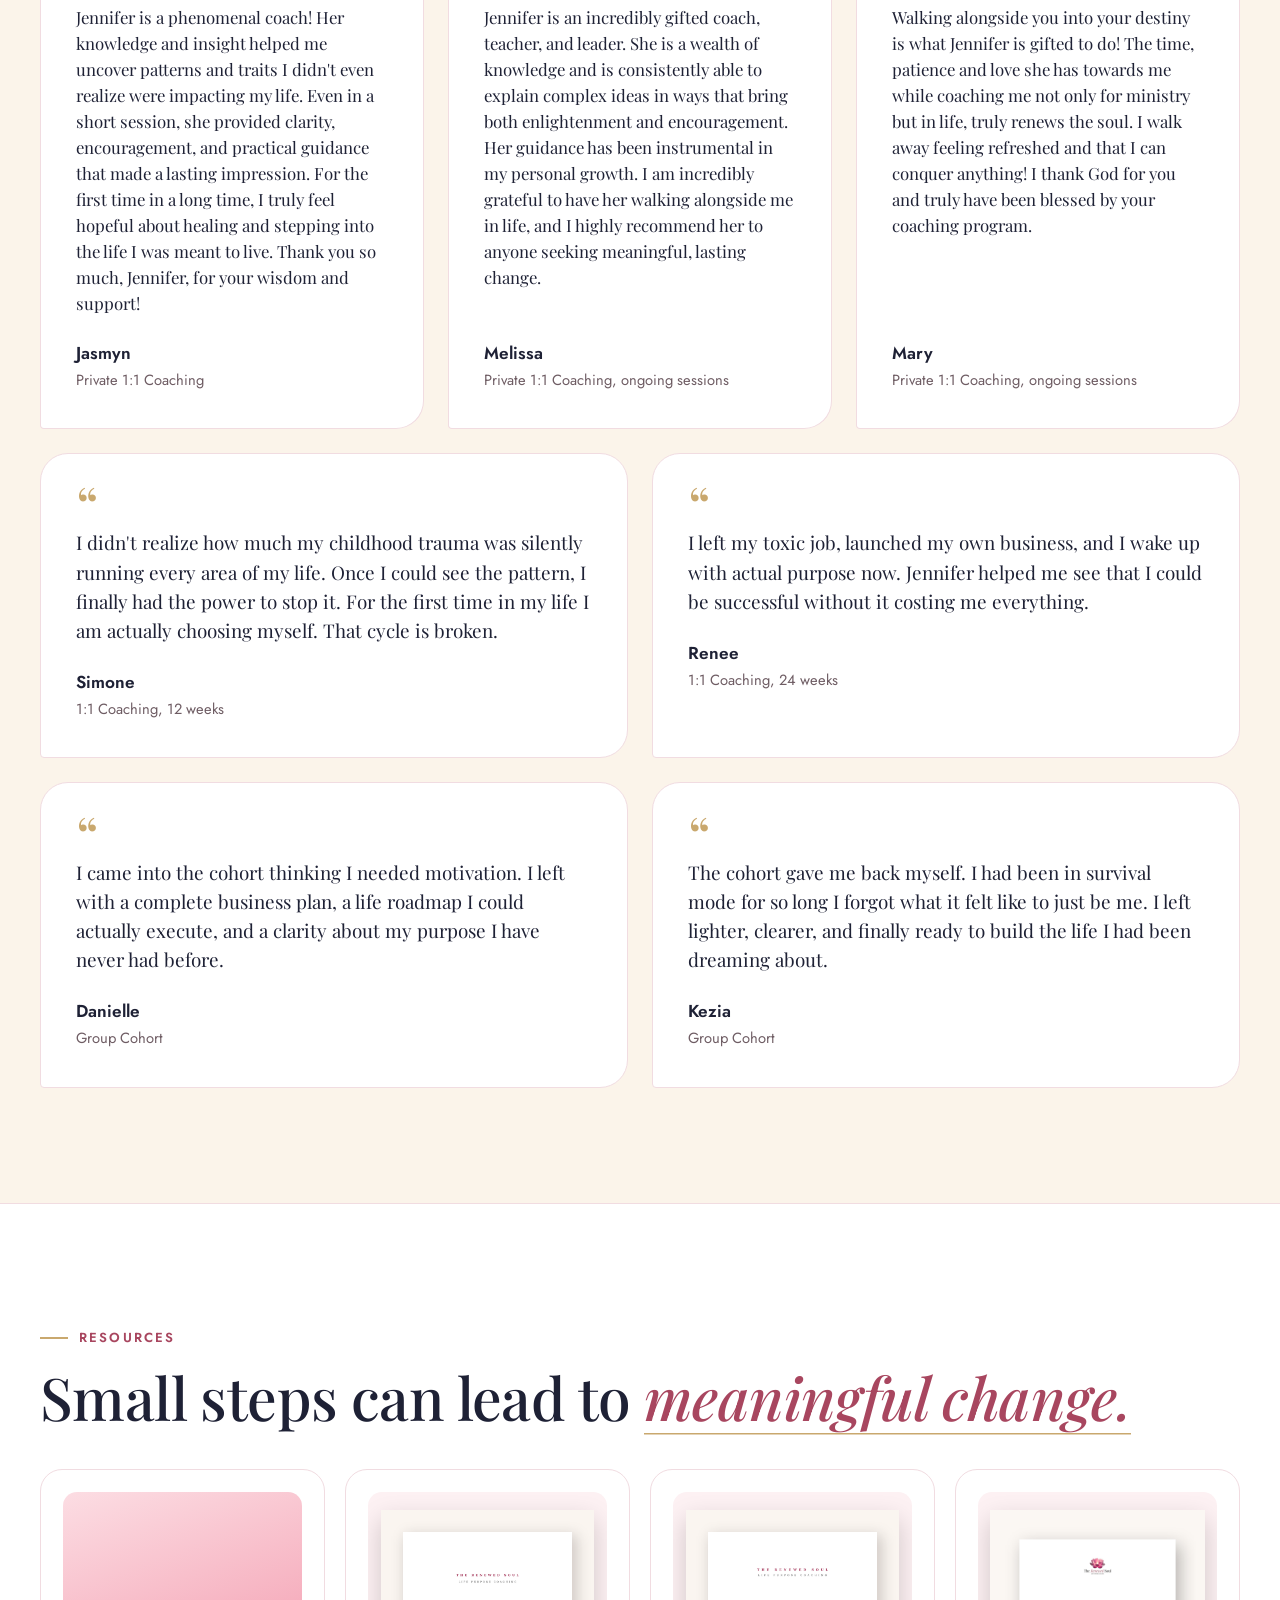
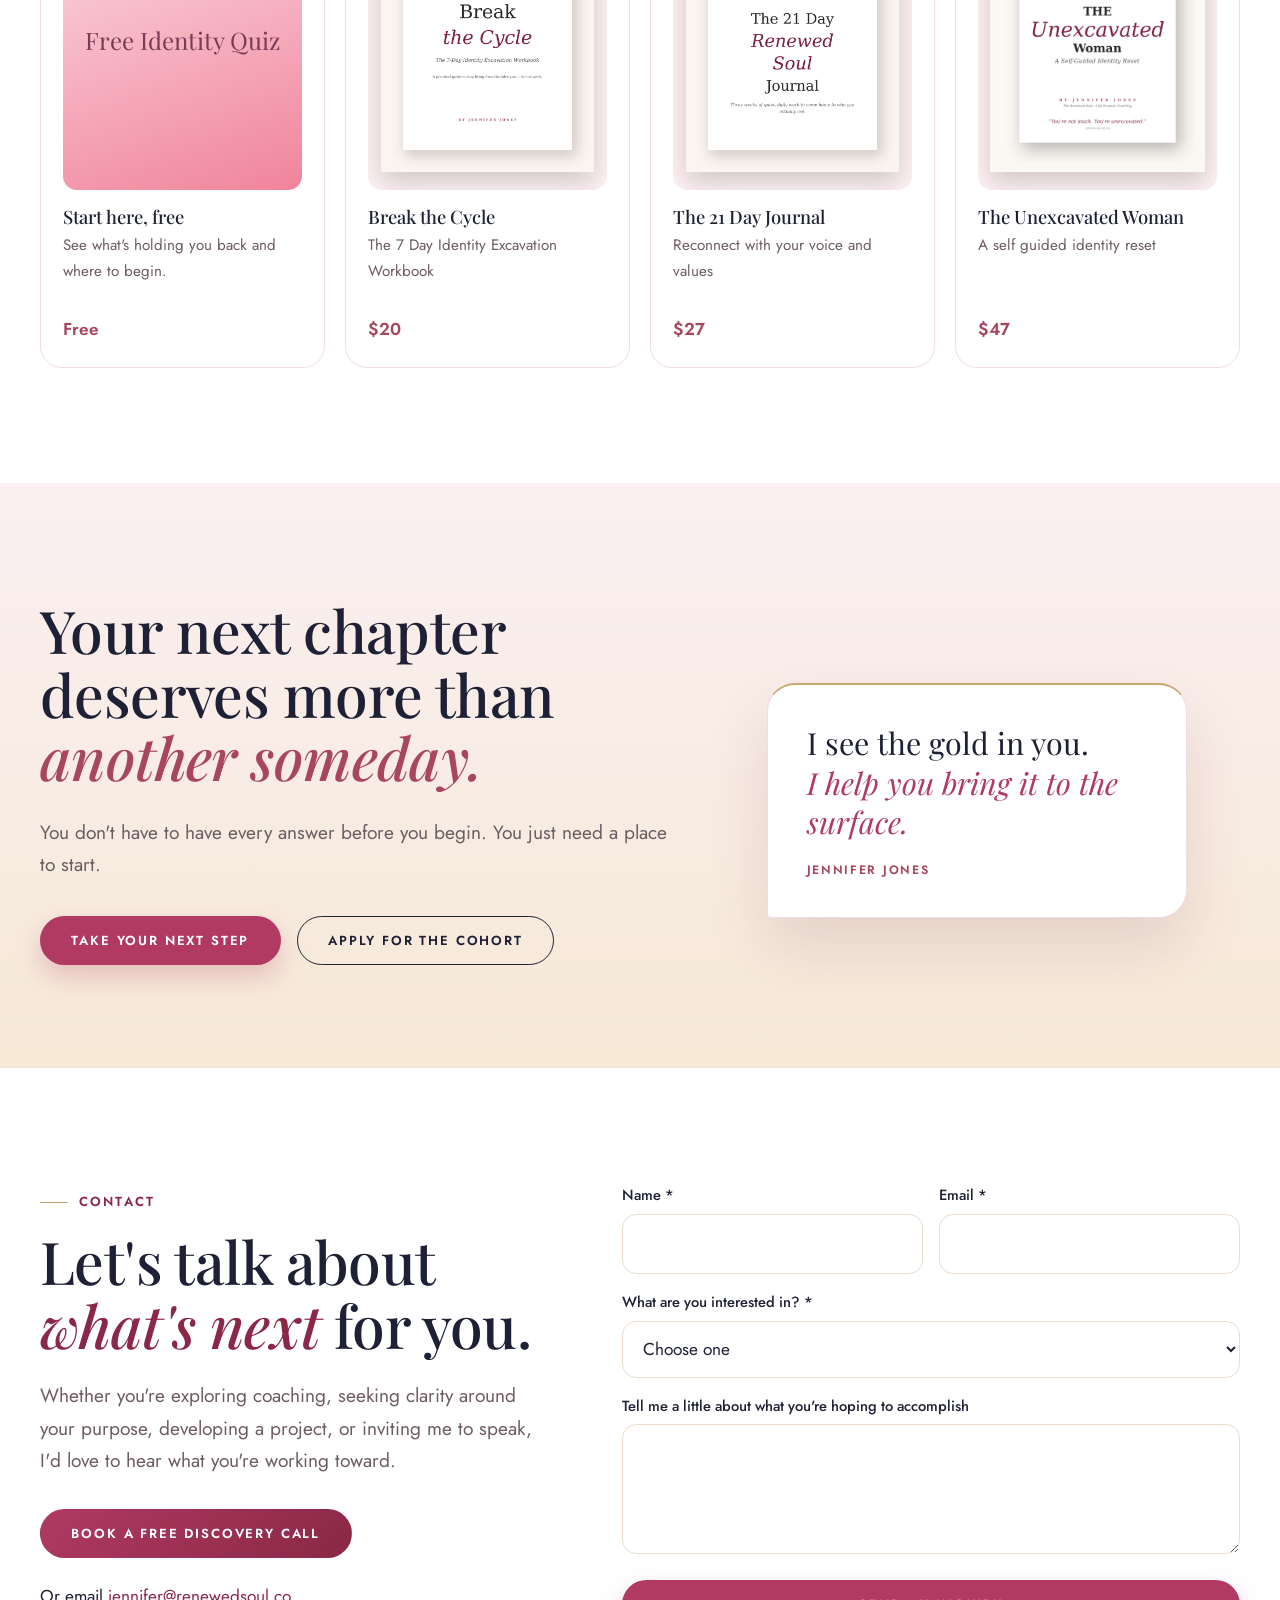
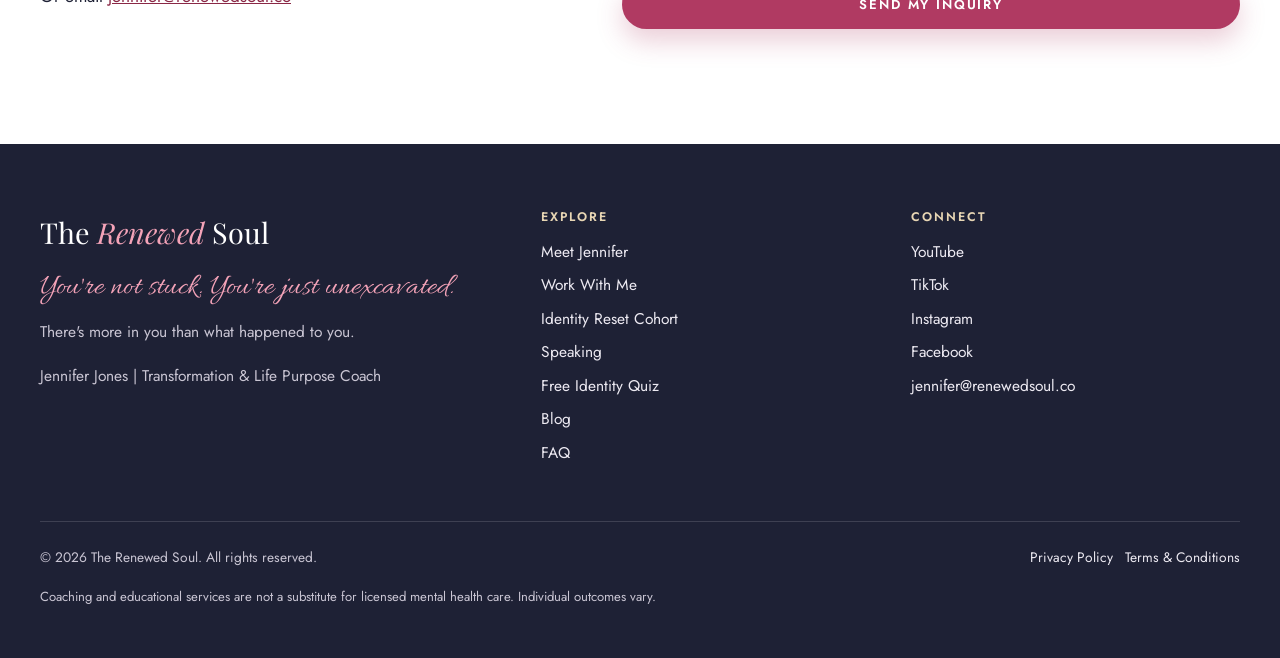
==== commit c456af6c: "Add files via upload" ====
--- a/index.html
+++ b/index.html
@@ -4,7 +4,7 @@
 <meta charset="UTF-8">
 <meta name="viewport" content="width=device-width, initial-scale=1, viewport-fit=cover">
 <script>document.documentElement.classList.add('js')</script>
-<title>Jennifer Jones | Transformation & Life Purpose Coach and Speaker</title>
+<title>The Renewed Soul | Life Purpose & Transformation Coach & Speaker</title>
 <meta name="description" content="Trauma informed life purpose coaching with Jennifer Jones. Heal identity patterns, renew your mindset, find your purpose, and build your vision.">
 <meta name="author" content="Jennifer Jones">
 <meta name="robots" content="index, follow, max-image-preview:large, max-snippet:-1">
@@ -14,24 +14,24 @@
 <meta property="og:site_name" content="The Renewed Soul">
 <meta property="og:locale" content="en_US">
 <meta property="og:url" content="https://renewedsoul.co/">
-<meta property="og:title" content="Jennifer Jones | Transformation & Life Purpose Coach and Speaker">
+<meta property="og:title" content="The Renewed Soul | Life Purpose & Transformation Coach & Speaker">
 <meta property="og:description" content="Trauma informed life purpose coaching with Jennifer Jones. Heal identity patterns, renew your mindset, find your purpose, and build your vision.">
 <meta property="og:image" content="https://renewedsoul.co/images/hero.jpg">
 <meta property="og:image:width" content="1000">
 <meta property="og:image:height" content="1000">
 <meta property="og:image:alt" content="Jennifer Jones, Transformation and Life Purpose Coach, smiling">
 <meta name="twitter:card" content="summary_large_image">
-<meta name="twitter:title" content="Jennifer Jones | Transformation & Life Purpose Coach and Speaker">
+<meta name="twitter:title" content="The Renewed Soul | Life Purpose & Transformation Coach & Speaker">
 <meta name="twitter:description" content="Trauma informed life purpose coaching with Jennifer Jones. Heal identity patterns, renew your mindset, find your purpose, and build your vision.">
 <meta name="twitter:image" content="https://renewedsoul.co/images/hero.jpg">
 <meta name="twitter:image:alt" content="Jennifer Jones, Transformation and Life Purpose Coach, smiling">
 <link rel="icon" href="logo.png">
 <link rel="apple-touch-icon" href="logo.png">
 <link rel="sitemap" type="application/xml" href="sitemap.xml">
-<script type="application/ld+json">{"@context": "https://schema.org", "@graph": [{"@type": "ProfessionalService", "@id": "https://renewedsoul.co/#business", "name": "The Renewed Soul", "alternateName": "Renewed Soul Coaching", "url": "https://renewedsoul.co/", "logo": "https://renewedsoul.co/logo.png", "image": "https://renewedsoul.co/images/hero.jpg", "email": "jennifer@renewedsoul.co", "description": "Transformation and life purpose coaching for women: identity, inner healing, mindset, purpose discovery, vision activation, group cohorts, and speaking.", "founder": {"@id": "https://renewedsoul.co/#jennifer"}, "areaServed": "Worldwide (virtual)", "sameAs": ["https://www.instagram.com/therenewedsoulcoaching", "https://www.facebook.com/renewedsoulcoaching", "https://www.tiktok.com/@therenewedsoulcoach", "https://www.youtube.com/channel/UCcUUK5c2Fx3Fn_vhpyp1Ylw", "https://stan.store/renewedsoul"]}, {"@type": "WebSite", "@id": "https://renewedsoul.co/#website", "url": "https://renewedsoul.co/", "name": "The Renewed Soul", "publisher": {"@id": "https://renewedsoul.co/#business"}}, {"@type": "Person", "@id": "https://renewedsoul.co/#jennifer", "name": "Jennifer Jones", "jobTitle": "Transformation & Life Purpose Coach and Speaker", "url": "https://renewedsoul.co/about.html", "image": "https://renewedsoul.co/images/hero.jpg", "worksFor": {"@id": "https://renewedsoul.co/#business"}, "knowsAbout": ["Identity coaching", "Trauma informed coaching", "Life purpose coaching", "Mindset", "People pleasing", "Self abandonment", "Narcissistic abuse recovery", "Business launch strategy", "Public speaking"], "sameAs": ["https://www.instagram.com/therenewedsoulcoaching", "https://www.facebook.com/renewedsoulcoaching", "https://www.tiktok.com/@therenewedsoulcoach", "https://www.youtube.com/channel/UCcUUK5c2Fx3Fn_vhpyp1Ylw"]}, {"@type": "WebPage", "@id": "https://renewedsoul.co/#webpage", "url": "https://renewedsoul.co/", "name": "Jennifer Jones | Transformation & Life Purpose Coach and Speaker", "description": "Trauma informed life purpose coaching with Jennifer Jones. Heal identity patterns, renew your mindset, find your purpose, and build your vision.", "isPartOf": {"@id": "https://renewedsoul.co/#website"}, "primaryImageOfPage": "https://renewedsoul.co/images/hero.jpg", "inLanguage": "en-US"}]}</script>
+<script type="application/ld+json">{"@context": "https://schema.org", "@graph": [{"@type": "ProfessionalService", "@id": "https://renewedsoul.co/#business", "name": "The Renewed Soul", "alternateName": "Renewed Soul Coaching", "url": "https://renewedsoul.co/", "logo": "https://renewedsoul.co/logo.png", "image": "https://renewedsoul.co/images/hero.jpg", "email": "jennifer@renewedsoul.co", "description": "Transformation and life purpose coaching for women: identity, inner healing, mindset, purpose discovery, vision activation, group cohorts, and speaking.", "founder": {"@id": "https://renewedsoul.co/#jennifer"}, "areaServed": "Worldwide (virtual)", "sameAs": ["https://www.instagram.com/therenewedsoulcoaching", "https://www.facebook.com/renewedsoulcoaching", "https://www.tiktok.com/@therenewedsoulcoach", "https://www.youtube.com/channel/UCcUUK5c2Fx3Fn_vhpyp1Ylw", "https://stan.store/renewedsoul"]}, {"@type": "WebSite", "@id": "https://renewedsoul.co/#website", "url": "https://renewedsoul.co/", "name": "The Renewed Soul", "publisher": {"@id": "https://renewedsoul.co/#business"}}, {"@type": "Person", "@id": "https://renewedsoul.co/#jennifer", "name": "Jennifer Jones", "jobTitle": "Transformation & Life Purpose Coach and Speaker", "url": "https://renewedsoul.co/about.html", "image": "https://renewedsoul.co/images/hero.jpg", "worksFor": {"@id": "https://renewedsoul.co/#business"}, "knowsAbout": ["Identity coaching", "Trauma informed coaching", "Life purpose coaching", "Mindset", "People pleasing", "Self abandonment", "Narcissistic abuse recovery", "Business launch strategy", "Public speaking"], "sameAs": ["https://www.instagram.com/therenewedsoulcoaching", "https://www.facebook.com/renewedsoulcoaching", "https://www.tiktok.com/@therenewedsoulcoach", "https://www.youtube.com/channel/UCcUUK5c2Fx3Fn_vhpyp1Ylw"]}, {"@type": "WebPage", "@id": "https://renewedsoul.co/#webpage", "url": "https://renewedsoul.co/", "name": "The Renewed Soul | Life Purpose & Transformation Coach & Speaker", "description": "Trauma informed life purpose coaching with Jennifer Jones. Heal identity patterns, renew your mindset, find your purpose, and build your vision.", "isPartOf": {"@id": "https://renewedsoul.co/#website"}, "primaryImageOfPage": "https://renewedsoul.co/images/hero.jpg", "inLanguage": "en-US"}]}</script>
 <link rel="preconnect" href="https://fonts.googleapis.com"><link rel="preconnect" href="https://fonts.gstatic.com" crossorigin>
 <link href="https://fonts.googleapis.com/css2?family=Playfair+Display:ital,wght@0,400..800;1,400..700&family=Jost:wght@400;500;600&family=Allura&display=swap" rel="stylesheet">
-<link rel="stylesheet" href="styles.css?v=20261013c">
+<link rel="stylesheet" href="styles.css?v=20261013e">
 </head>
 <body data-page="index.html">
 <a class="skip" href="#main">Skip to main content</a>
@@ -140,10 +140,11 @@
     <div class="vision-photos" data-reveal="left"><img class="a" src="images/vision.jpg" width="640" height="756" alt="Jennifer typing on a laptop beside her bookshelves" style="width:88%"></div>
     <div data-reveal="right">
       <p class="kicker">Vision Activation</p>
-      <h2>Discover your vision. <em>Then let's build it.</em></h2>
-      <p class="lede" style="margin:1.5rem 0">Sometimes the next step is not another conversation. It's a plan, a manuscript, a website, a business strategy, or the courage to launch what you've been carrying.</p>
-      <p>I help turn ideas into practical next steps and tangible projects.</p>
-      <a class="btn btn-rose" href="services.html#vision">Let's activate your vision</a>
+      <h2>When your purpose becomes clear, <em>your vision takes shape.</em></h2>
+      <p class="lede" style="margin:1.5rem 0 1rem">You may have multiple gifts, ideas, passions, and dreams, but struggle to see how they all connect.</p>
+      <p>Purpose isn't about choosing one part of yourself and abandoning the rest. Sometimes it's about finding the common thread that brings everything together. Through purpose coaching, strategic clarity, and vision development, I help women discover what they carry, articulate what they're building, and bring it to life, whether that's a book, a brand, a website, or a business.</p>
+      <figure class="pullq"><blockquote>She helped me connect the pieces, gain clarity around who I truly am in the marketplace, and build a brand that finally feels like a true representation of me.</blockquote><figcaption>Ashley<span>Vision Activation client</span></figcaption></figure>
+      <div class="ctas"><a class="btn btn-rose" href="services.html#vision">Discover Vision Activation</a><a class="btn btn-line" href="services.html#roadmap">Explore Purpose Roadmapping</a></div>
     </div>
   </div>
 </section>
@@ -197,7 +198,6 @@
       <figure class="q" data-reveal data-delay="120"><span class="stars" aria-label="5 stars">&#9733;&#9733;&#9733;&#9733;&#9733;</span><blockquote>Jennifer is an incredibly gifted coach, teacher, and leader. She is a wealth of knowledge and is consistently able to explain complex ideas in ways that bring both enlightenment and encouragement. Her guidance has been instrumental in my personal growth. I am incredibly grateful to have her walking alongside me in life, and I highly recommend her to anyone seeking meaningful, lasting change.</blockquote><figcaption>Melissa<span>Private 1:1 Coaching, ongoing sessions</span></figcaption></figure>
       <figure class="q" data-reveal data-delay="240"><span class="stars" aria-label="5 stars">&#9733;&#9733;&#9733;&#9733;&#9733;</span><blockquote>Walking alongside you into your destiny is what Jennifer is gifted to do! The time, patience and love she has towards me while coaching me not only for ministry but in life, truly renews the soul. I walk away feeling refreshed and that I can conquer anything! I thank God for you and truly have been blessed by your coaching program.</blockquote><figcaption>Mary<span>Private 1:1 Coaching, ongoing sessions</span></figcaption></figure>
     </div>
-    <figure class="q feature-q" data-reveal><blockquote>Before working with Jennifer, I had so many different facets of my work, ideas, and passions, but I couldn't clearly see how they all fit together. She helped me connect the pieces, gain clarity around who I truly am in the marketplace, and build a brand that finally feels like a true representation of me.<br><br>Jennifer has an incredible ability to see the bigger vision, organize what feels jumbled, and turn it into something clear, strategic, beautiful, and cohesive. I walked away with so much more than a new website and brand strategy. I gained clarity, confidence, language for my vision, and a strong foundation for where I'm going next.<br><br>For the first time, my brand feels professional, connected, and completely aligned with the woman and business I'm becoming. I would absolutely recommend Jennifer to anyone who has a bigger vision but needs help bringing all the pieces together.</blockquote><figcaption>Ashley<span>Vision Activation, brand strategy and website</span></figcaption></figure>
     <div class="quotes">
       <figure class="q" data-reveal="left"><blockquote>I didn't realize how much my childhood trauma was silently running every area of my life. Once I could see the pattern, I finally had the power to stop it. For the first time in my life I am actually choosing myself. That cycle is broken.</blockquote><figcaption>Simone<span>1:1 Coaching, 12 weeks</span></figcaption></figure>
       <figure class="q" data-reveal="right"><blockquote>I left my toxic job, launched my own business, and I wake up with actual purpose now. Jennifer helped me see that I could be successful without it costing me everything.</blockquote><figcaption>Renee<span>1:1 Coaching, 24 weeks</span></figcaption></figure>
@@ -241,7 +241,7 @@
     </div>
     <form onsubmit="event.preventDefault();sendForm(this,'Website inquiry')" novalidate data-reveal="right">
       <div class="row2"><div><label for="cf-name">Name <span aria-hidden="true">*</span></label><input id="cf-name" name="Name" autocomplete="name" required aria-required="true"></div><div><label for="cf-email">Email <span aria-hidden="true">*</span></label><input id="cf-email" name="Email" type="email" autocomplete="email" required aria-required="true"></div></div>
-      <div><label for="cf-topic">What are you interested in? <span aria-hidden="true">*</span></label><select id="cf-topic" name="Interested in" required><option value="">Choose one</option><option>Private Coaching</option><option>Identity Reset Cohort</option><option>Purpose Roadmapping</option><option>Vision Activation project</option><option>Speaking invitation</option><option>Something else</option></select></div>
+      <div><label for="cf-topic">What are you interested in? <span aria-hidden="true">*</span></label><select id="cf-topic" name="Interested in" required><option value="">Choose one</option><option>Private Coaching</option><option>Identity Reset Cohort</option><option>Purpose Roadmapping</option><option>Vision Activation project</option><option>Speaking invitation</option><option>Visionaire Consulting Group (business or organizational consulting)</option><option>Something else</option></select></div>
       <div><label for="cf-msg">Tell me a little about what you're hoping to accomplish</label><textarea id="cf-msg" name="Message"></textarea></div>
       <input type="text" name="_honey" tabindex="-1" autocomplete="off" aria-hidden="true" style="position:absolute;left:-9999px">
       <p class="formmsg" role="alert" aria-live="assertive"></p>
@@ -341,7 +341,7 @@
   const missing=[...f.querySelectorAll('[required]')].filter(i=>!i.value.trim());
   if(missing.length){box.textContent='Please fill in your name, email, and the other required fields so Jennifer can reply.';box.classList.add('show');missing[0].focus();return}
   const btn=f.querySelector('button[type=submit]');const label=btn.textContent;btn.disabled=true;btn.textContent='Sending...';
-  const data=Object.fromEntries(new FormData(f));data._subject=subject+': '+(data['Name']||'');data._template='table';data._captcha='false';
+  const data=Object.fromEntries(new FormData(f));data._subject=subject+': '+(data['Name']||'');if(String(data['Interested in']||'').indexOf('Visionaire')===0){data._cc='jennifer@visionaireconsultinggroup.com';data._subject='Visionaire Consulting Group inquiry: '+(data['Name']||'')}data._template='table';data._captcha='false';
   const done=()=>{const t=document.createElement('div');t.className='thanks';t.setAttribute('role','status');t.setAttribute('tabindex','-1');
     t.innerHTML='<p class="kicker">Message received</p><h3>Thank you, '+(data['Name']||'friend').replace(/[<>&]/g,'')+'!</h3><p>Your message was sent to Jennifer, and she will reply personally within 48 hours. Check your inbox (and your spam folder) for her reply.</p><p><a class="btn btn-rose" href="https://calendly.com/jennifer-renewedsoul/15min">Book a free discovery call</a></p>';
     f.replaceWith(t);t.focus({preventScroll:true})};
--- a/styles.css
+++ b/styles.css
@@ -786,3 +786,13 @@
 .feature-q blockquote{font-size:clamp(1.05rem,1.6vw,1.2rem);max-width:none}
 .feature-video.has-img .play{left:auto;top:auto;right:5%;bottom:8%;transform:none;width:64px;height:64px}
 .feature-video.has-img .play{right:2.5%;bottom:4%;width:54px;height:54px}
+
+/* vision activation pull quote and consulting note */
+.pullq{margin:1.6rem 0 1.8rem;padding:1.2rem 1.4rem;background:#fff;border-left:3px solid var(--band);border-radius:0 18px 18px 0;box-shadow:0 14px 30px rgba(30,33,53,.06)}
+.pullq blockquote{margin:0 0 .7rem;font-family:var(--serif);font-style:italic;font-size:1.12rem;line-height:1.5;color:var(--ink)}
+.pullq figcaption{font-weight:600;font-size:.95rem}
+.pullq figcaption span{display:block;font-weight:400;color:var(--muted);font-size:.88rem}
+#vision .feature-q{margin-top:3rem}
+.vcg-note{margin:1.8rem 0 0;padding:1.2rem 1.4rem;border:1px dashed #D9C9CE;border-radius:16px;color:var(--muted);background:rgba(255,255,255,.6)}
+.vcg-note strong{color:var(--ink)}
+.vcg-note a{color:var(--band);font-weight:600}
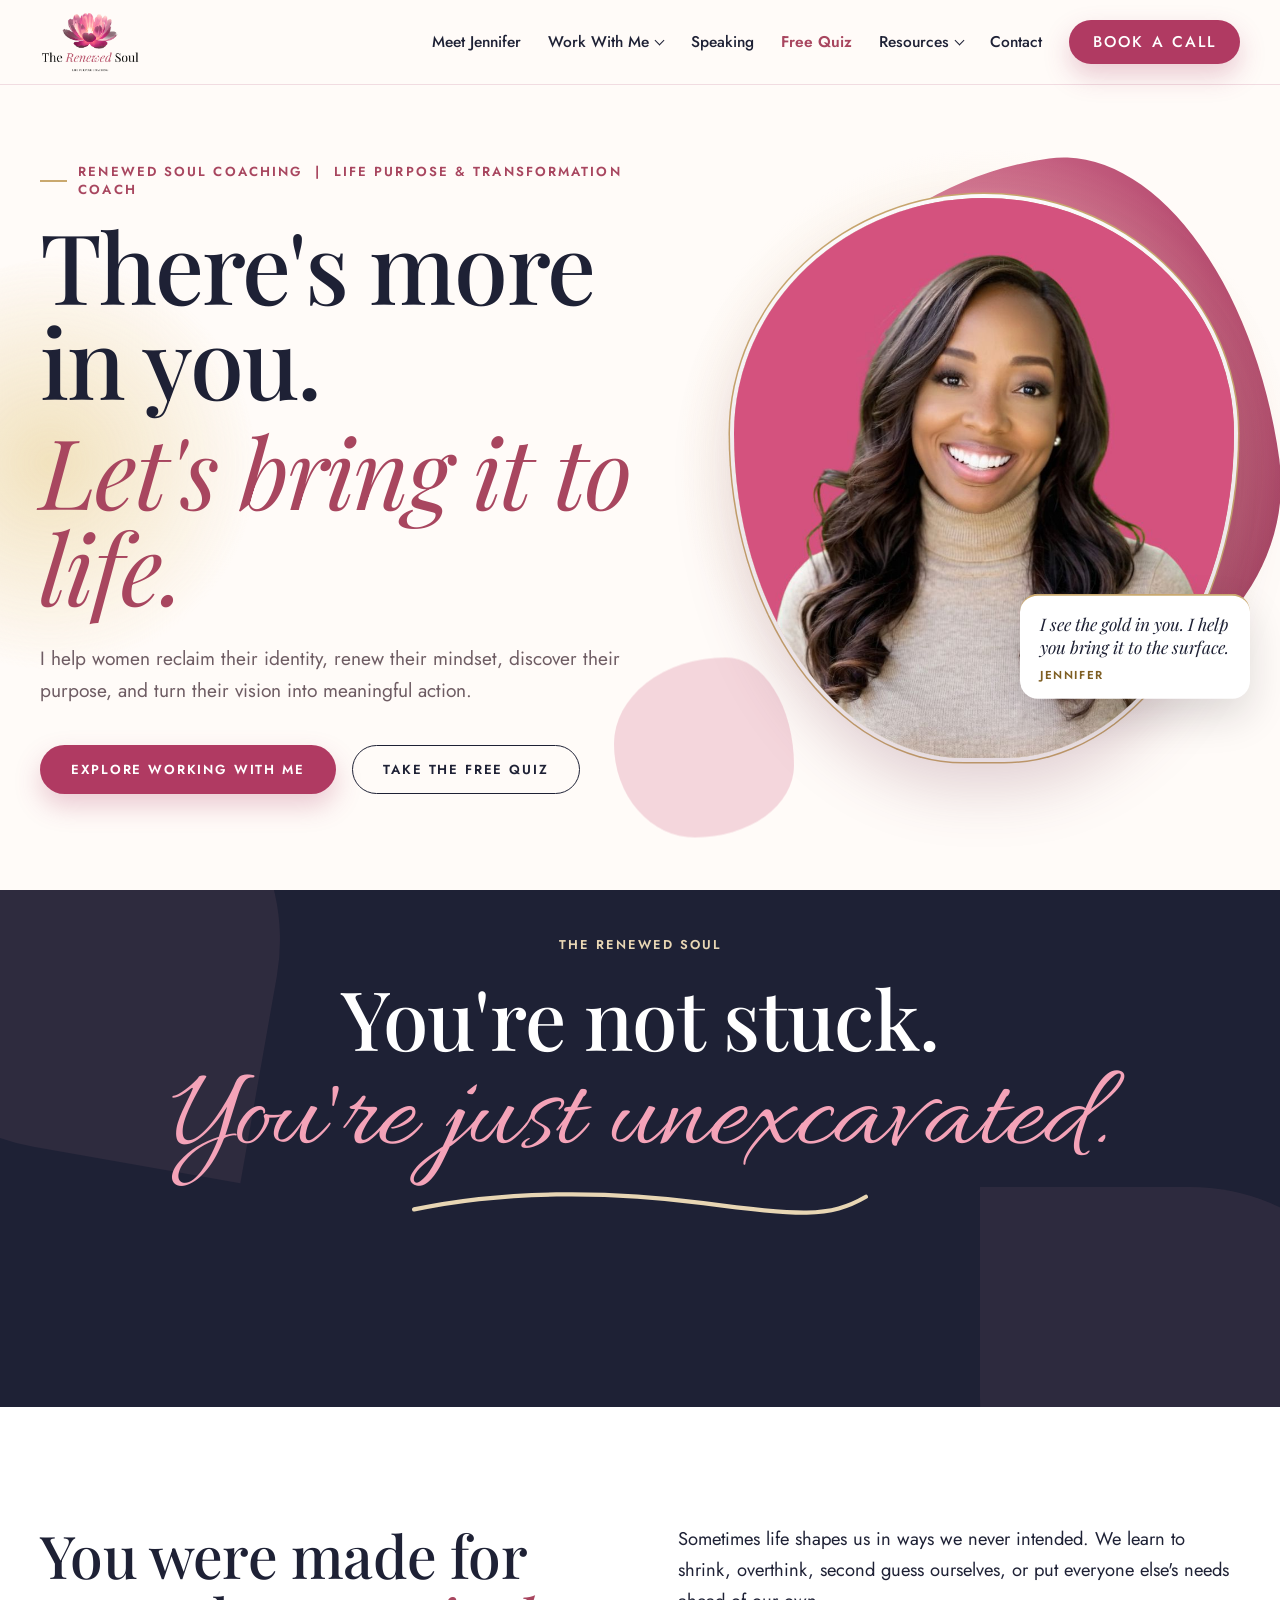
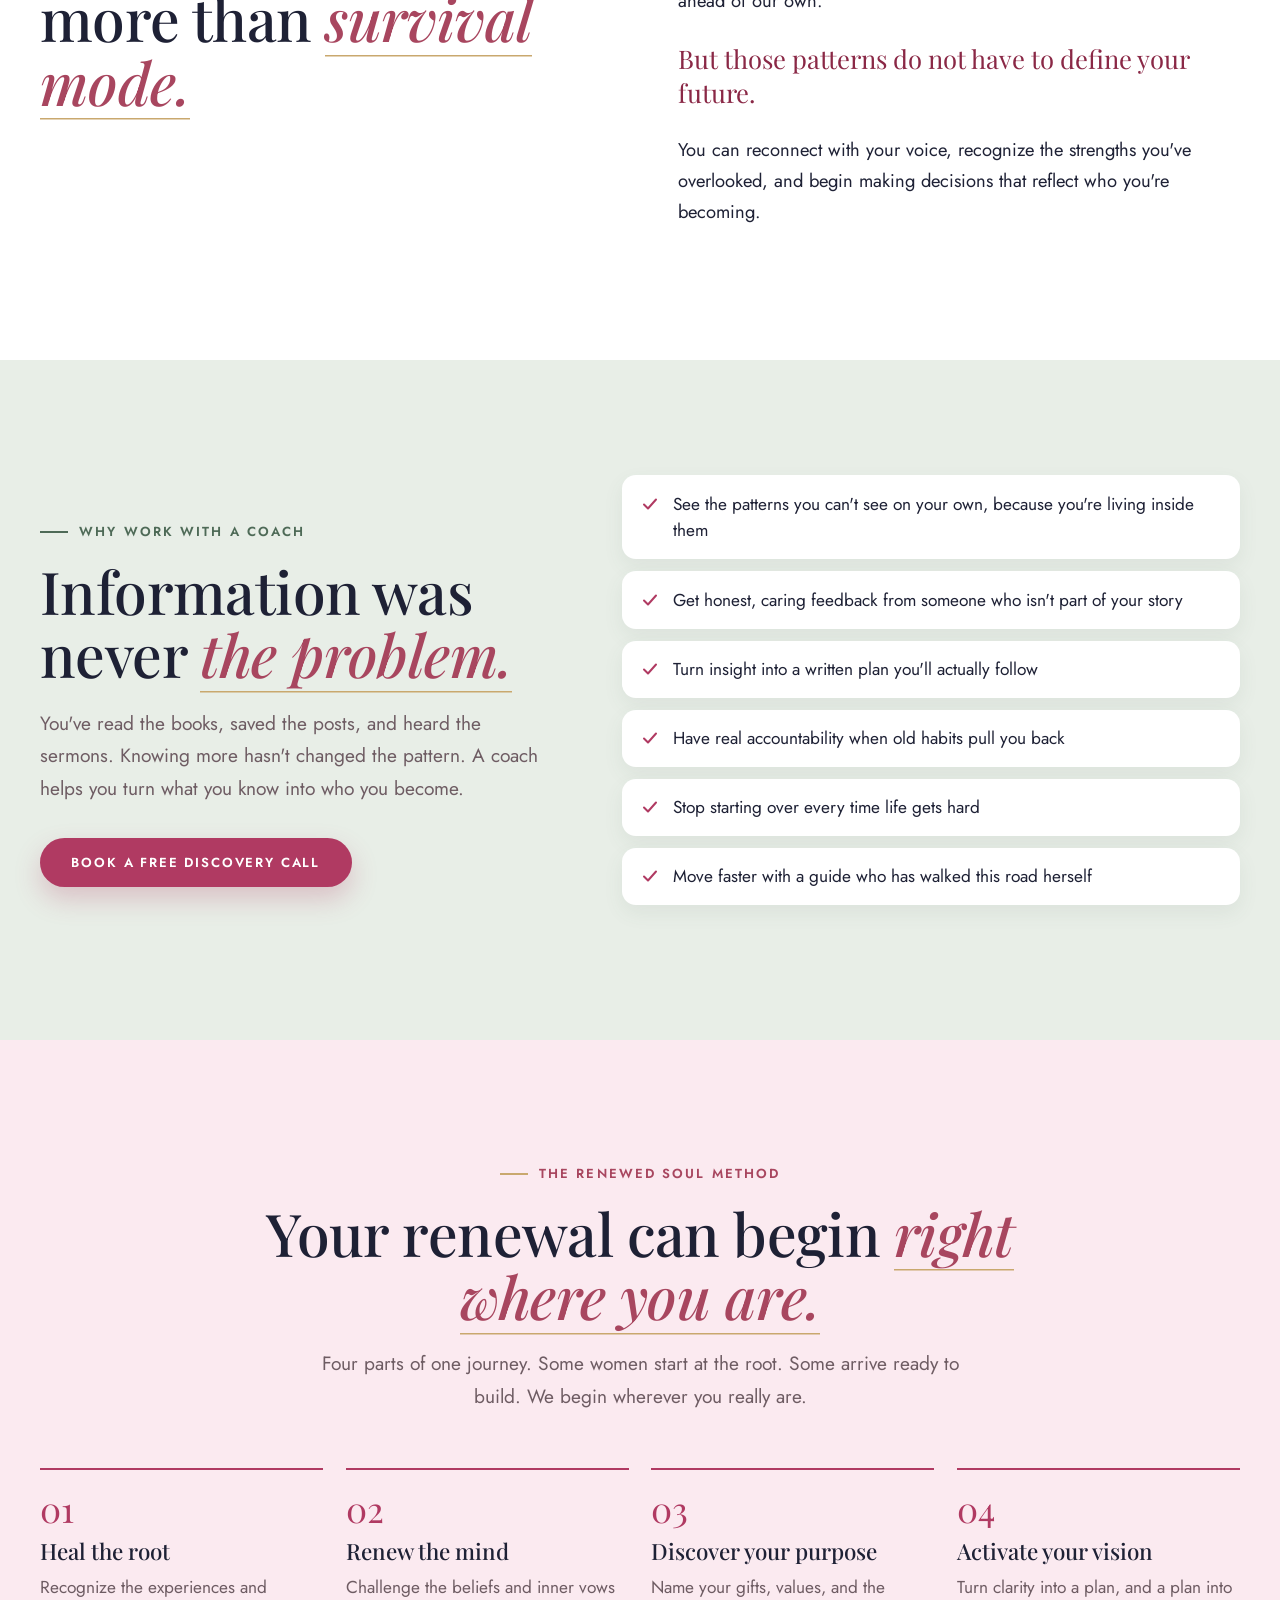
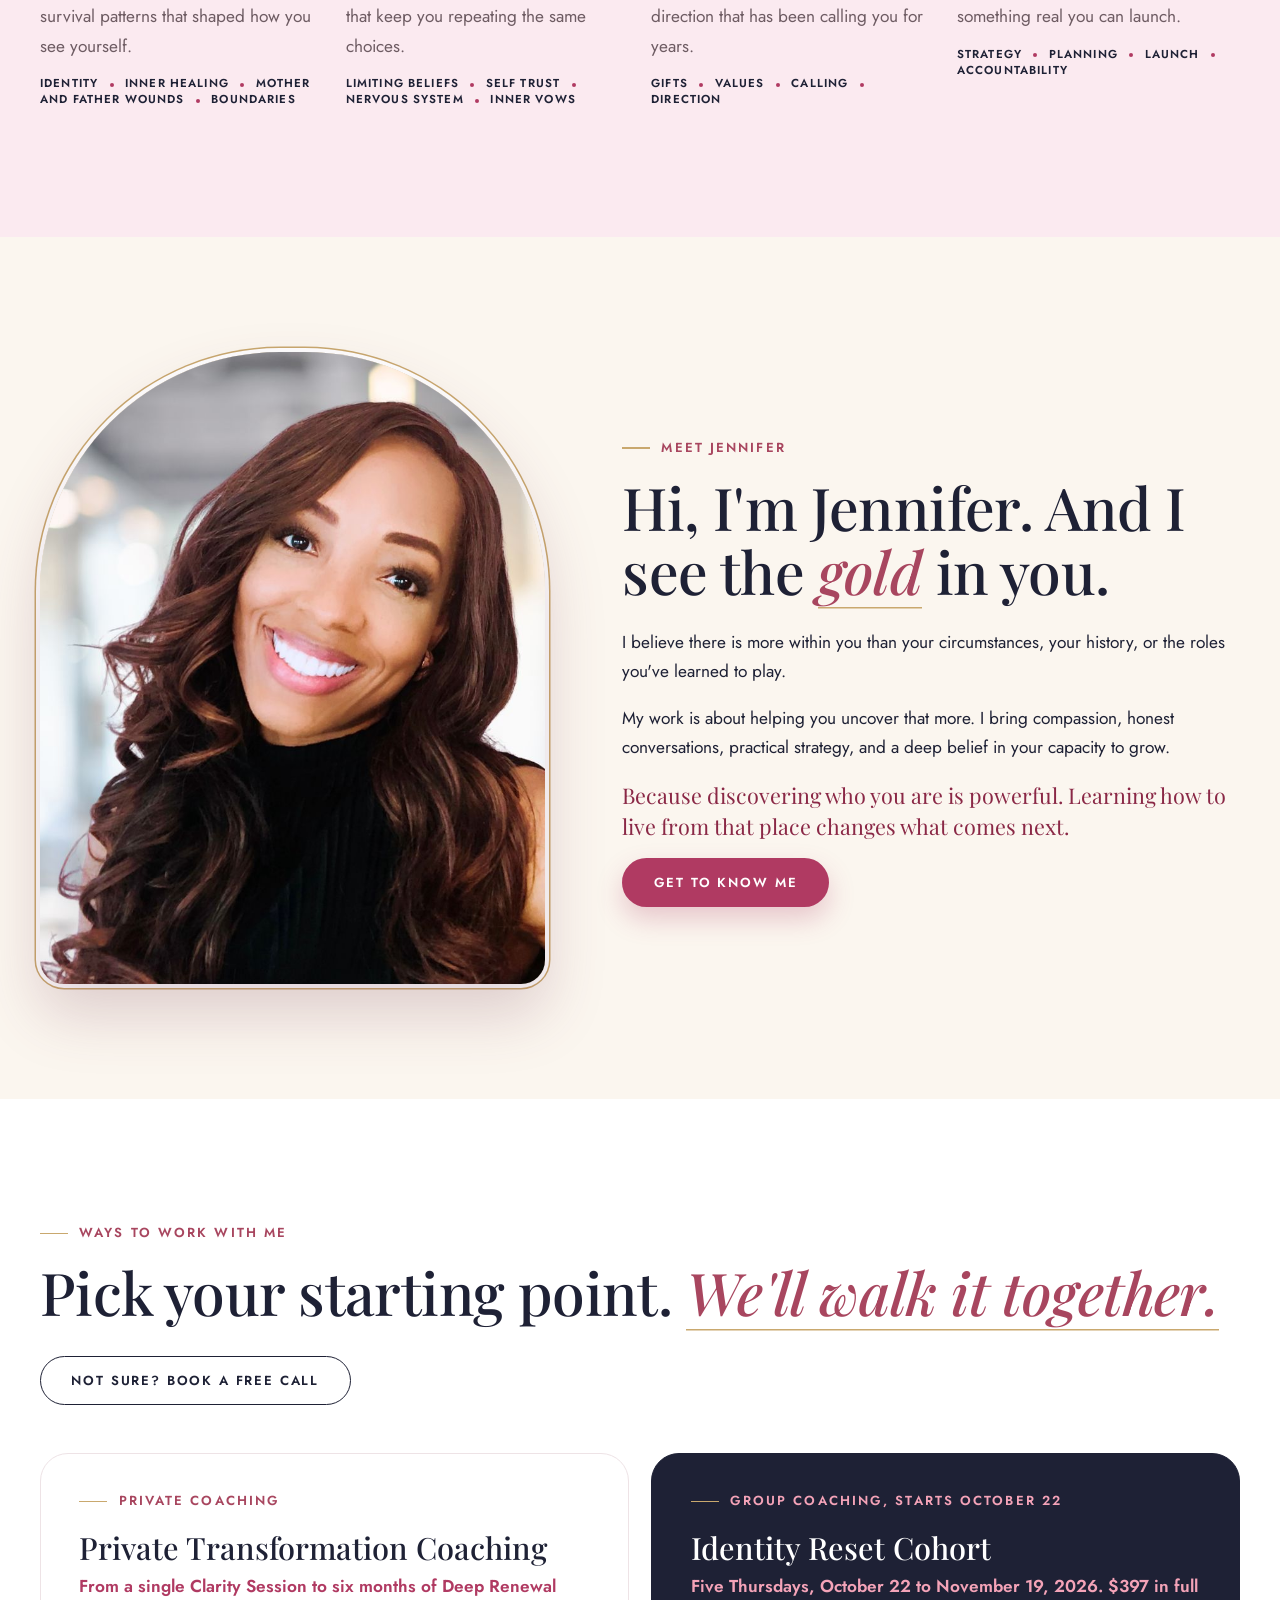
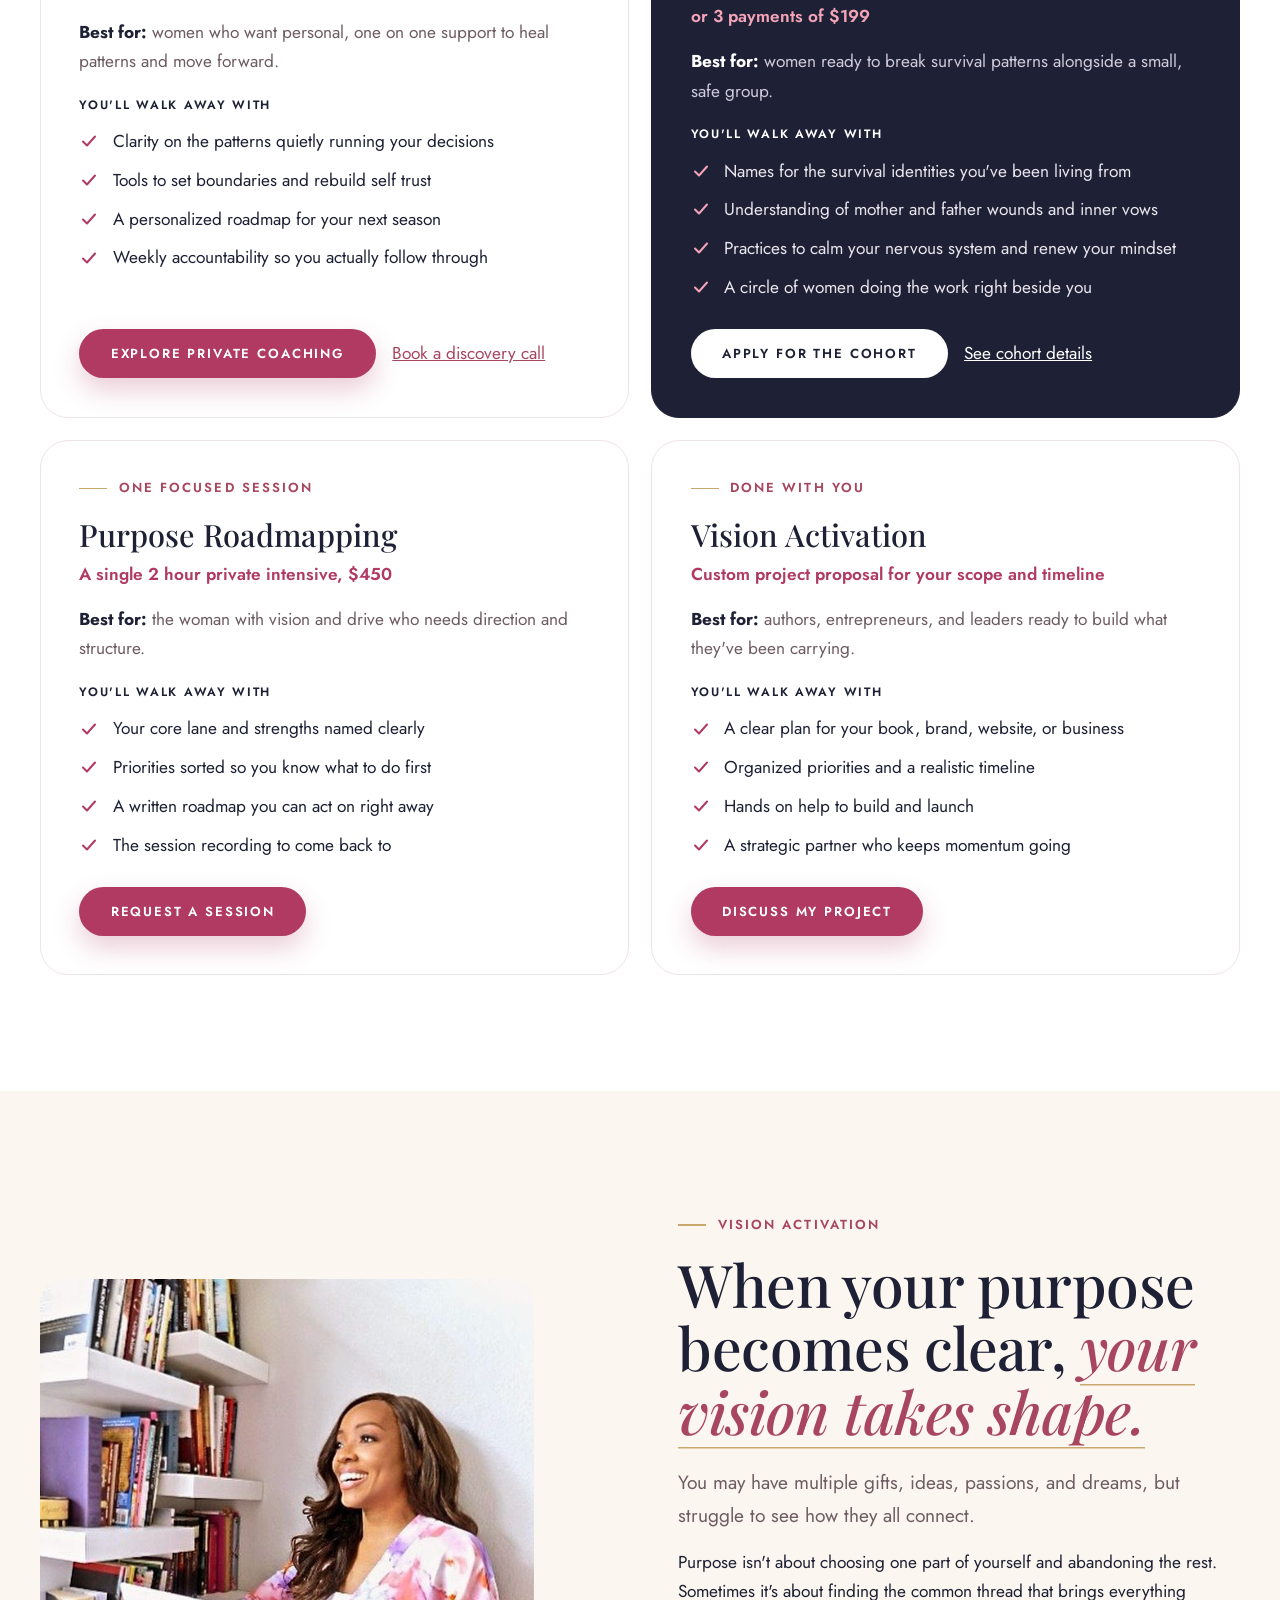
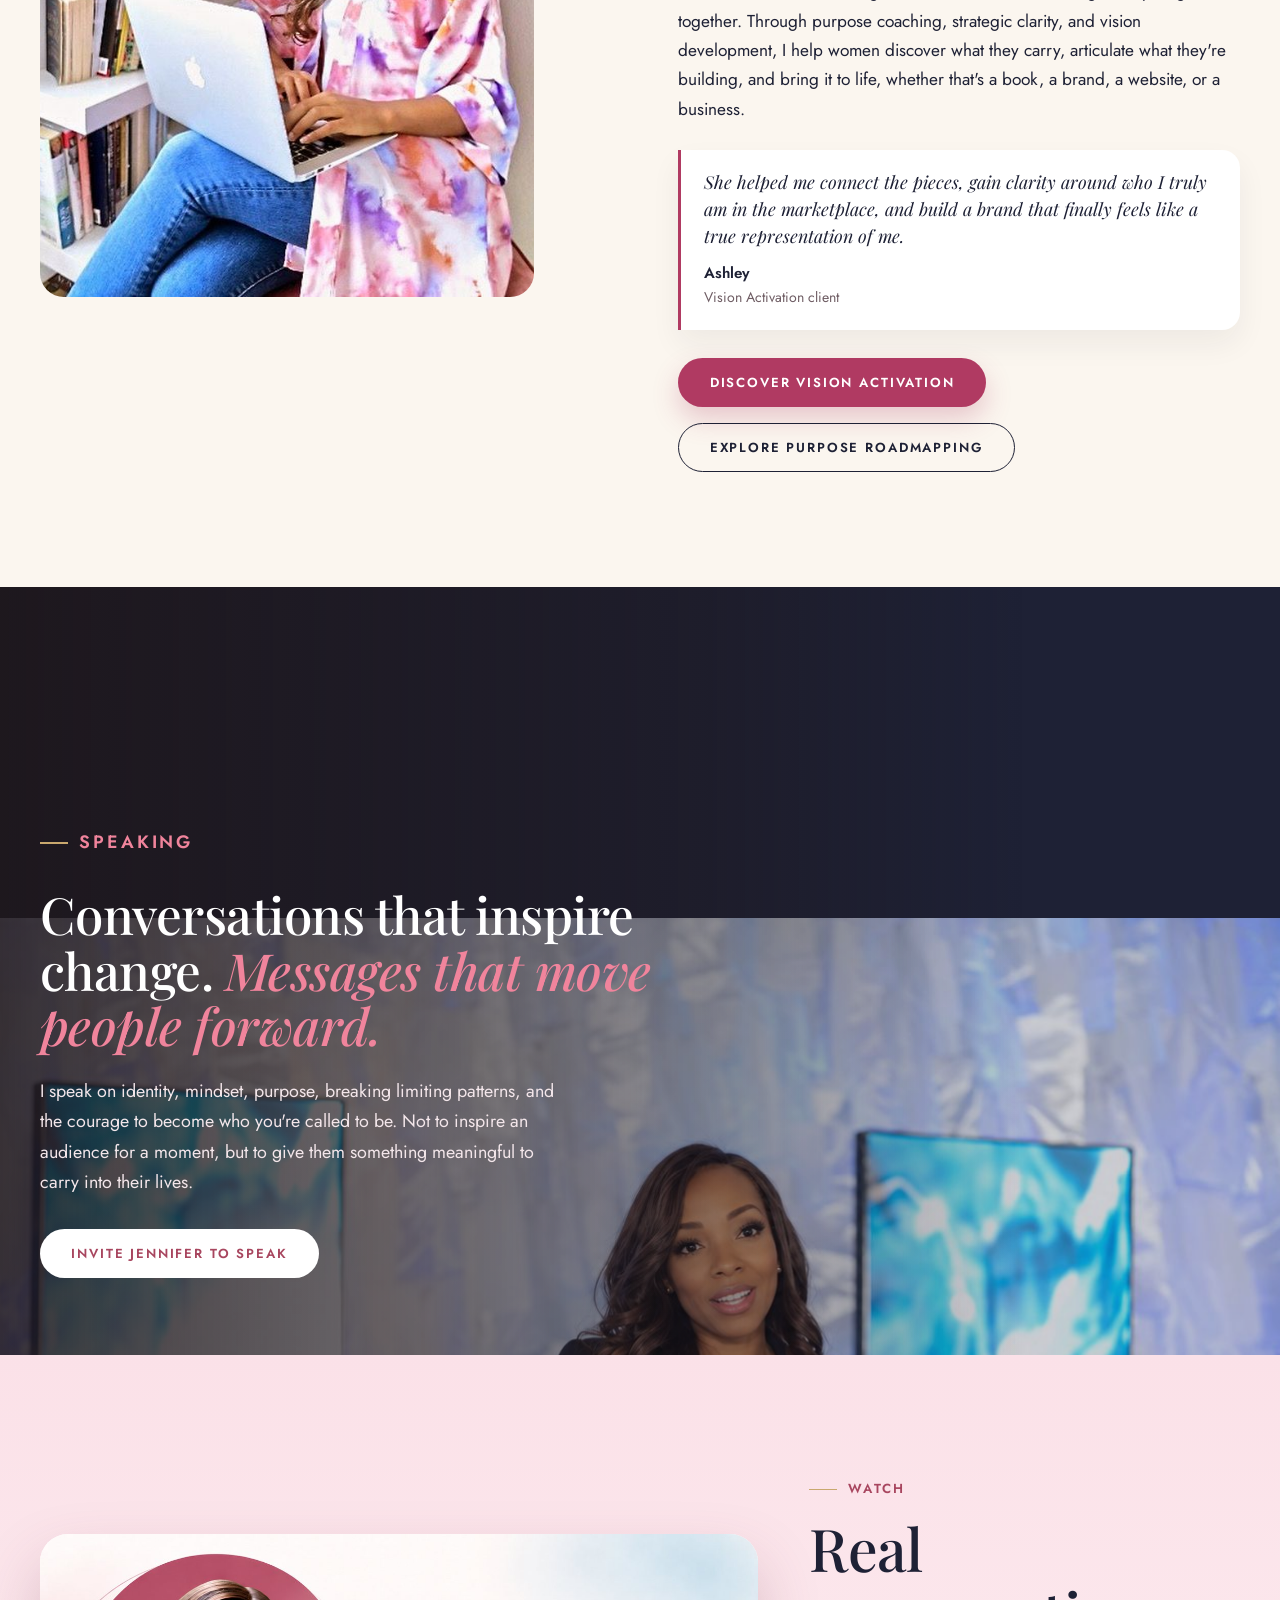
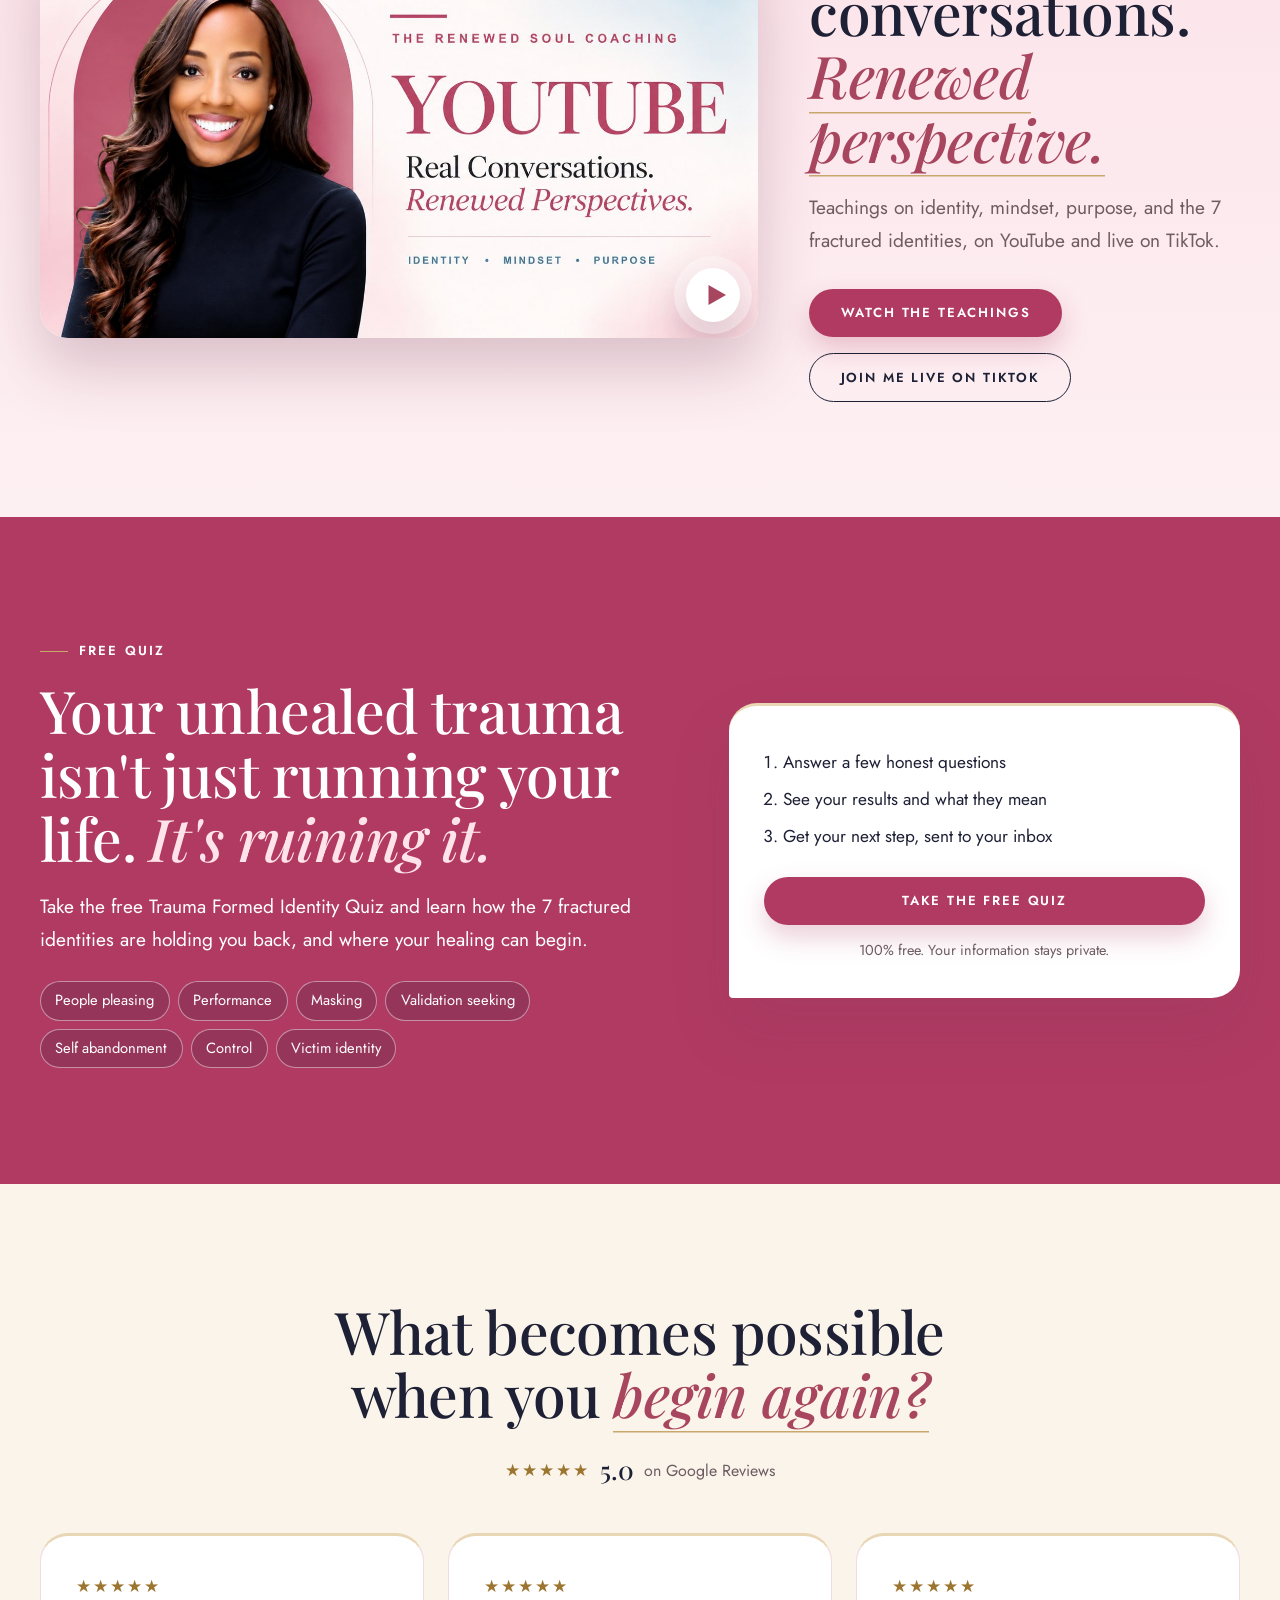
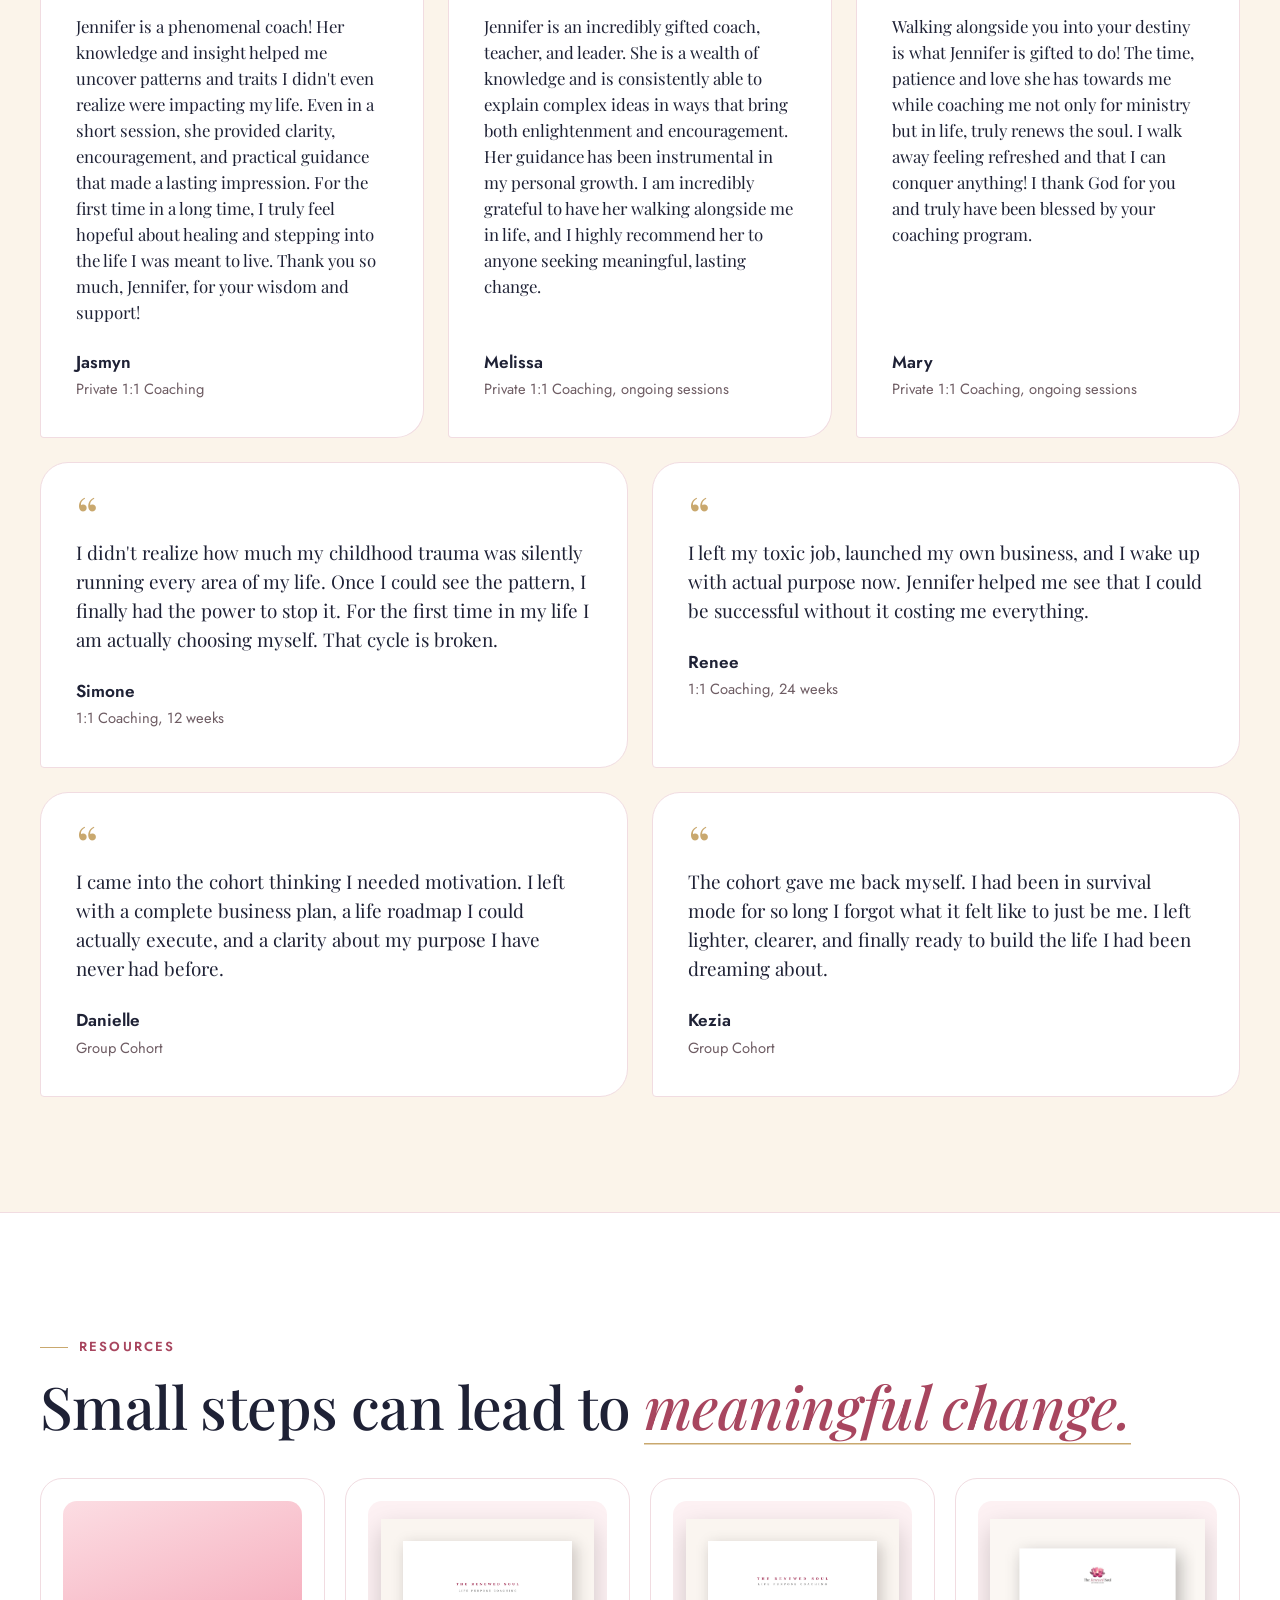
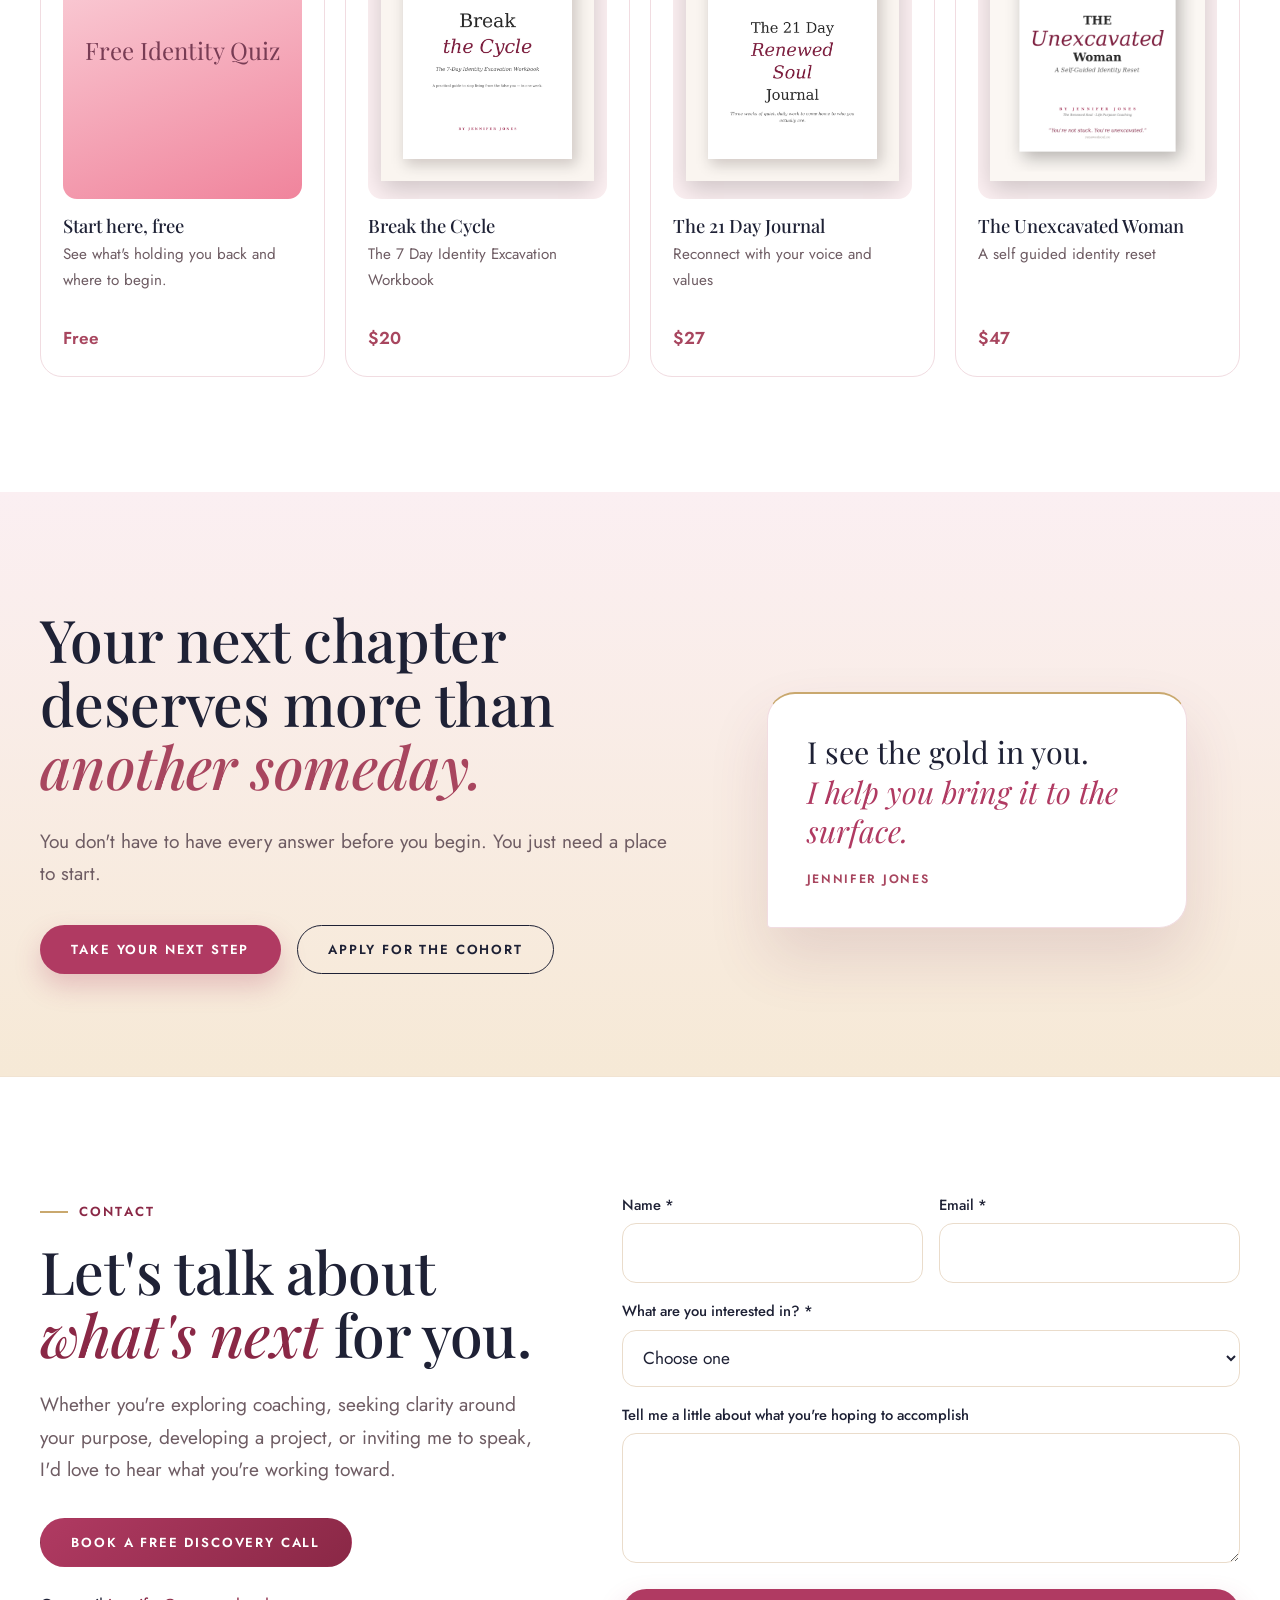
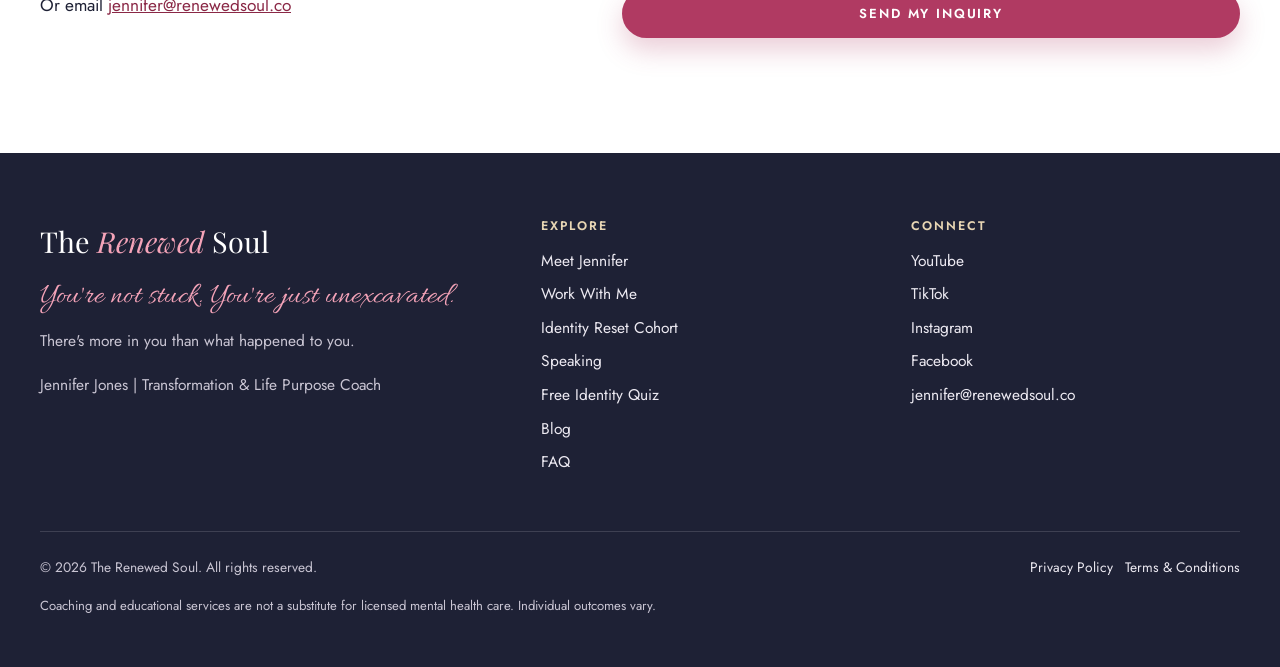
==== commit 6f2a6f7a: "Add files via upload" ====
--- a/index.html
+++ b/index.html
@@ -4,31 +4,31 @@
 <meta charset="UTF-8">
 <meta name="viewport" content="width=device-width, initial-scale=1, viewport-fit=cover">
 <script>document.documentElement.classList.add('js')</script>
-<title>The Renewed Soul | Life Purpose & Transformation Coach & Speaker</title>
-<meta name="description" content="Trauma informed life purpose coaching with Jennifer Jones. Heal identity patterns, renew your mindset, find your purpose, and build your vision.">
+<title>Renewed Soul Coaching | Life Purpose & Transformation Coach</title>
+<meta name="description" content="Renewed Soul Coaching offers life purpose and transformation coaching with Jennifer Jones. Heal identity patterns, renew your mindset, and build your vision.">
 <meta name="author" content="Jennifer Jones">
 <meta name="robots" content="index, follow, max-image-preview:large, max-snippet:-1">
 <link rel="canonical" href="https://renewedsoul.co/">
 <meta name="theme-color" content="#A8465F">
 <meta property="og:type" content="website">
-<meta property="og:site_name" content="The Renewed Soul">
+<meta property="og:site_name" content="Renewed Soul Coaching">
 <meta property="og:locale" content="en_US">
 <meta property="og:url" content="https://renewedsoul.co/">
-<meta property="og:title" content="The Renewed Soul | Life Purpose & Transformation Coach & Speaker">
-<meta property="og:description" content="Trauma informed life purpose coaching with Jennifer Jones. Heal identity patterns, renew your mindset, find your purpose, and build your vision.">
+<meta property="og:title" content="Renewed Soul Coaching | Life Purpose & Transformation Coach">
+<meta property="og:description" content="Renewed Soul Coaching offers life purpose and transformation coaching with Jennifer Jones. Heal identity patterns, renew your mindset, and build your vision.">
 <meta property="og:image" content="https://renewedsoul.co/images/hero.jpg">
 <meta property="og:image:width" content="1000">
 <meta property="og:image:height" content="1000">
 <meta property="og:image:alt" content="Jennifer Jones, Transformation and Life Purpose Coach, smiling">
 <meta name="twitter:card" content="summary_large_image">
-<meta name="twitter:title" content="The Renewed Soul | Life Purpose & Transformation Coach & Speaker">
-<meta name="twitter:description" content="Trauma informed life purpose coaching with Jennifer Jones. Heal identity patterns, renew your mindset, find your purpose, and build your vision.">
+<meta name="twitter:title" content="Renewed Soul Coaching | Life Purpose & Transformation Coach">
+<meta name="twitter:description" content="Renewed Soul Coaching offers life purpose and transformation coaching with Jennifer Jones. Heal identity patterns, renew your mindset, and build your vision.">
 <meta name="twitter:image" content="https://renewedsoul.co/images/hero.jpg">
 <meta name="twitter:image:alt" content="Jennifer Jones, Transformation and Life Purpose Coach, smiling">
 <link rel="icon" href="logo.png">
 <link rel="apple-touch-icon" href="logo.png">
 <link rel="sitemap" type="application/xml" href="sitemap.xml">
-<script type="application/ld+json">{"@context": "https://schema.org", "@graph": [{"@type": "ProfessionalService", "@id": "https://renewedsoul.co/#business", "name": "The Renewed Soul", "alternateName": "Renewed Soul Coaching", "url": "https://renewedsoul.co/", "logo": "https://renewedsoul.co/logo.png", "image": "https://renewedsoul.co/images/hero.jpg", "email": "jennifer@renewedsoul.co", "description": "Transformation and life purpose coaching for women: identity, inner healing, mindset, purpose discovery, vision activation, group cohorts, and speaking.", "founder": {"@id": "https://renewedsoul.co/#jennifer"}, "areaServed": "Worldwide (virtual)", "sameAs": ["https://www.instagram.com/therenewedsoulcoaching", "https://www.facebook.com/renewedsoulcoaching", "https://www.tiktok.com/@therenewedsoulcoach", "https://www.youtube.com/channel/UCcUUK5c2Fx3Fn_vhpyp1Ylw", "https://stan.store/renewedsoul"]}, {"@type": "WebSite", "@id": "https://renewedsoul.co/#website", "url": "https://renewedsoul.co/", "name": "The Renewed Soul", "publisher": {"@id": "https://renewedsoul.co/#business"}}, {"@type": "Person", "@id": "https://renewedsoul.co/#jennifer", "name": "Jennifer Jones", "jobTitle": "Transformation & Life Purpose Coach and Speaker", "url": "https://renewedsoul.co/about.html", "image": "https://renewedsoul.co/images/hero.jpg", "worksFor": {"@id": "https://renewedsoul.co/#business"}, "knowsAbout": ["Identity coaching", "Trauma informed coaching", "Life purpose coaching", "Mindset", "People pleasing", "Self abandonment", "Narcissistic abuse recovery", "Business launch strategy", "Public speaking"], "sameAs": ["https://www.instagram.com/therenewedsoulcoaching", "https://www.facebook.com/renewedsoulcoaching", "https://www.tiktok.com/@therenewedsoulcoach", "https://www.youtube.com/channel/UCcUUK5c2Fx3Fn_vhpyp1Ylw"]}, {"@type": "WebPage", "@id": "https://renewedsoul.co/#webpage", "url": "https://renewedsoul.co/", "name": "The Renewed Soul | Life Purpose & Transformation Coach & Speaker", "description": "Trauma informed life purpose coaching with Jennifer Jones. Heal identity patterns, renew your mindset, find your purpose, and build your vision.", "isPartOf": {"@id": "https://renewedsoul.co/#website"}, "primaryImageOfPage": "https://renewedsoul.co/images/hero.jpg", "inLanguage": "en-US"}]}</script>
+<script type="application/ld+json">{"@context": "https://schema.org", "@graph": [{"@type": "ProfessionalService", "@id": "https://renewedsoul.co/#business", "name": "Renewed Soul Coaching", "alternateName": ["The Renewed Soul", "Renewed Soul"], "url": "https://renewedsoul.co/", "logo": "https://renewedsoul.co/logo.png", "image": "https://renewedsoul.co/images/hero.jpg", "email": "jennifer@renewedsoul.co", "description": "Transformation and life purpose coaching for women: identity, inner healing, mindset, purpose discovery, vision activation, group cohorts, and speaking.", "founder": {"@id": "https://renewedsoul.co/#jennifer"}, "areaServed": "Worldwide (virtual)", "sameAs": ["https://www.instagram.com/therenewedsoulcoaching", "https://www.facebook.com/renewedsoulcoaching", "https://www.tiktok.com/@therenewedsoulcoach", "https://www.youtube.com/channel/UCcUUK5c2Fx3Fn_vhpyp1Ylw", "https://stan.store/renewedsoul"]}, {"@type": "WebSite", "@id": "https://renewedsoul.co/#website", "url": "https://renewedsoul.co/", "name": "Renewed Soul Coaching", "publisher": {"@id": "https://renewedsoul.co/#business"}, "alternateName": ["The Renewed Soul", "renewedsoul.co"]}, {"@type": "Person", "@id": "https://renewedsoul.co/#jennifer", "name": "Jennifer Jones", "jobTitle": "Transformation & Life Purpose Coach and Speaker", "url": "https://renewedsoul.co/about.html", "image": "https://renewedsoul.co/images/hero.jpg", "worksFor": {"@id": "https://renewedsoul.co/#business"}, "knowsAbout": ["Identity coaching", "Trauma informed coaching", "Life purpose coaching", "Mindset", "People pleasing", "Self abandonment", "Narcissistic abuse recovery", "Business launch strategy", "Public speaking"], "sameAs": ["https://www.instagram.com/therenewedsoulcoaching", "https://www.facebook.com/renewedsoulcoaching", "https://www.tiktok.com/@therenewedsoulcoach", "https://www.youtube.com/channel/UCcUUK5c2Fx3Fn_vhpyp1Ylw"]}, {"@type": "WebPage", "@id": "https://renewedsoul.co/#webpage", "url": "https://renewedsoul.co/", "name": "Renewed Soul Coaching | Life Purpose & Transformation Coach", "description": "Trauma informed life purpose coaching with Jennifer Jones. Heal identity patterns, renew your mindset, find your purpose, and build your vision.", "isPartOf": {"@id": "https://renewedsoul.co/#website"}, "primaryImageOfPage": "https://renewedsoul.co/images/hero.jpg", "inLanguage": "en-US"}]}</script>
 <link rel="preconnect" href="https://fonts.googleapis.com"><link rel="preconnect" href="https://fonts.gstatic.com" crossorigin>
 <link href="https://fonts.googleapis.com/css2?family=Playfair+Display:ital,wght@0,400..800;1,400..700&family=Jost:wght@400;500;600&family=Allura&display=swap" rel="stylesheet">
 <link rel="stylesheet" href="styles.css?v=20261013e">
@@ -58,7 +58,7 @@
   <div class="blob a parallax" data-speed="0.18"></div><div class="blob b parallax" data-speed="-0.12"></div>
   <div class="wrap hero-grid">
     <div>
-      <p class="kicker">Jennifer Jones &nbsp;|&nbsp; Transformation &amp; Life Purpose Coach</p>
+      <p class="kicker">Renewed Soul Coaching &nbsp;|&nbsp; Life Purpose &amp; Transformation Coach</p>
       <h1>There's more in you. <em>Let's bring it to life.</em></h1>
       <p class="lede">I help women reclaim their identity, renew their mindset, discover their purpose, and turn their vision into meaningful action.</p>
       <div class="ctas"><a class="btn btn-rose" href="services.html">Explore working with me</a><a class="btn btn-line" href="quiz.html">Take the free quiz</a></div>
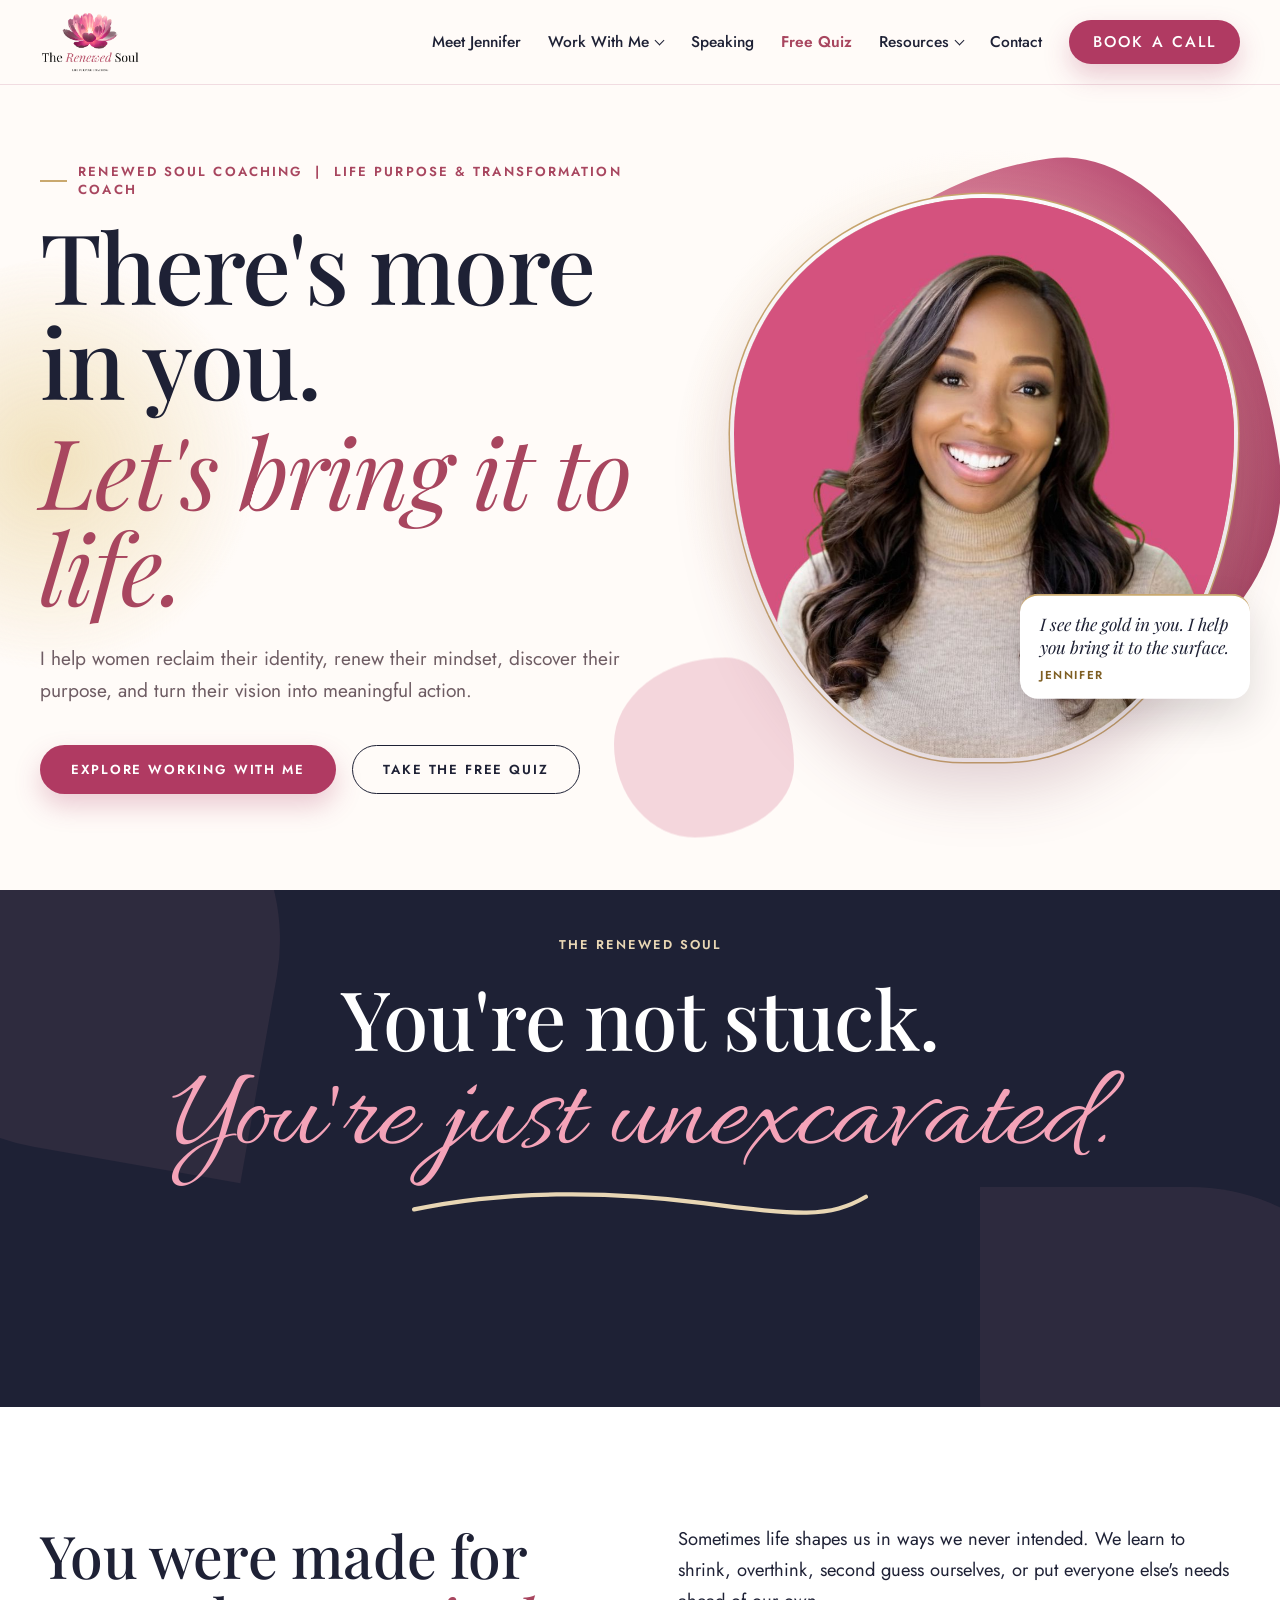
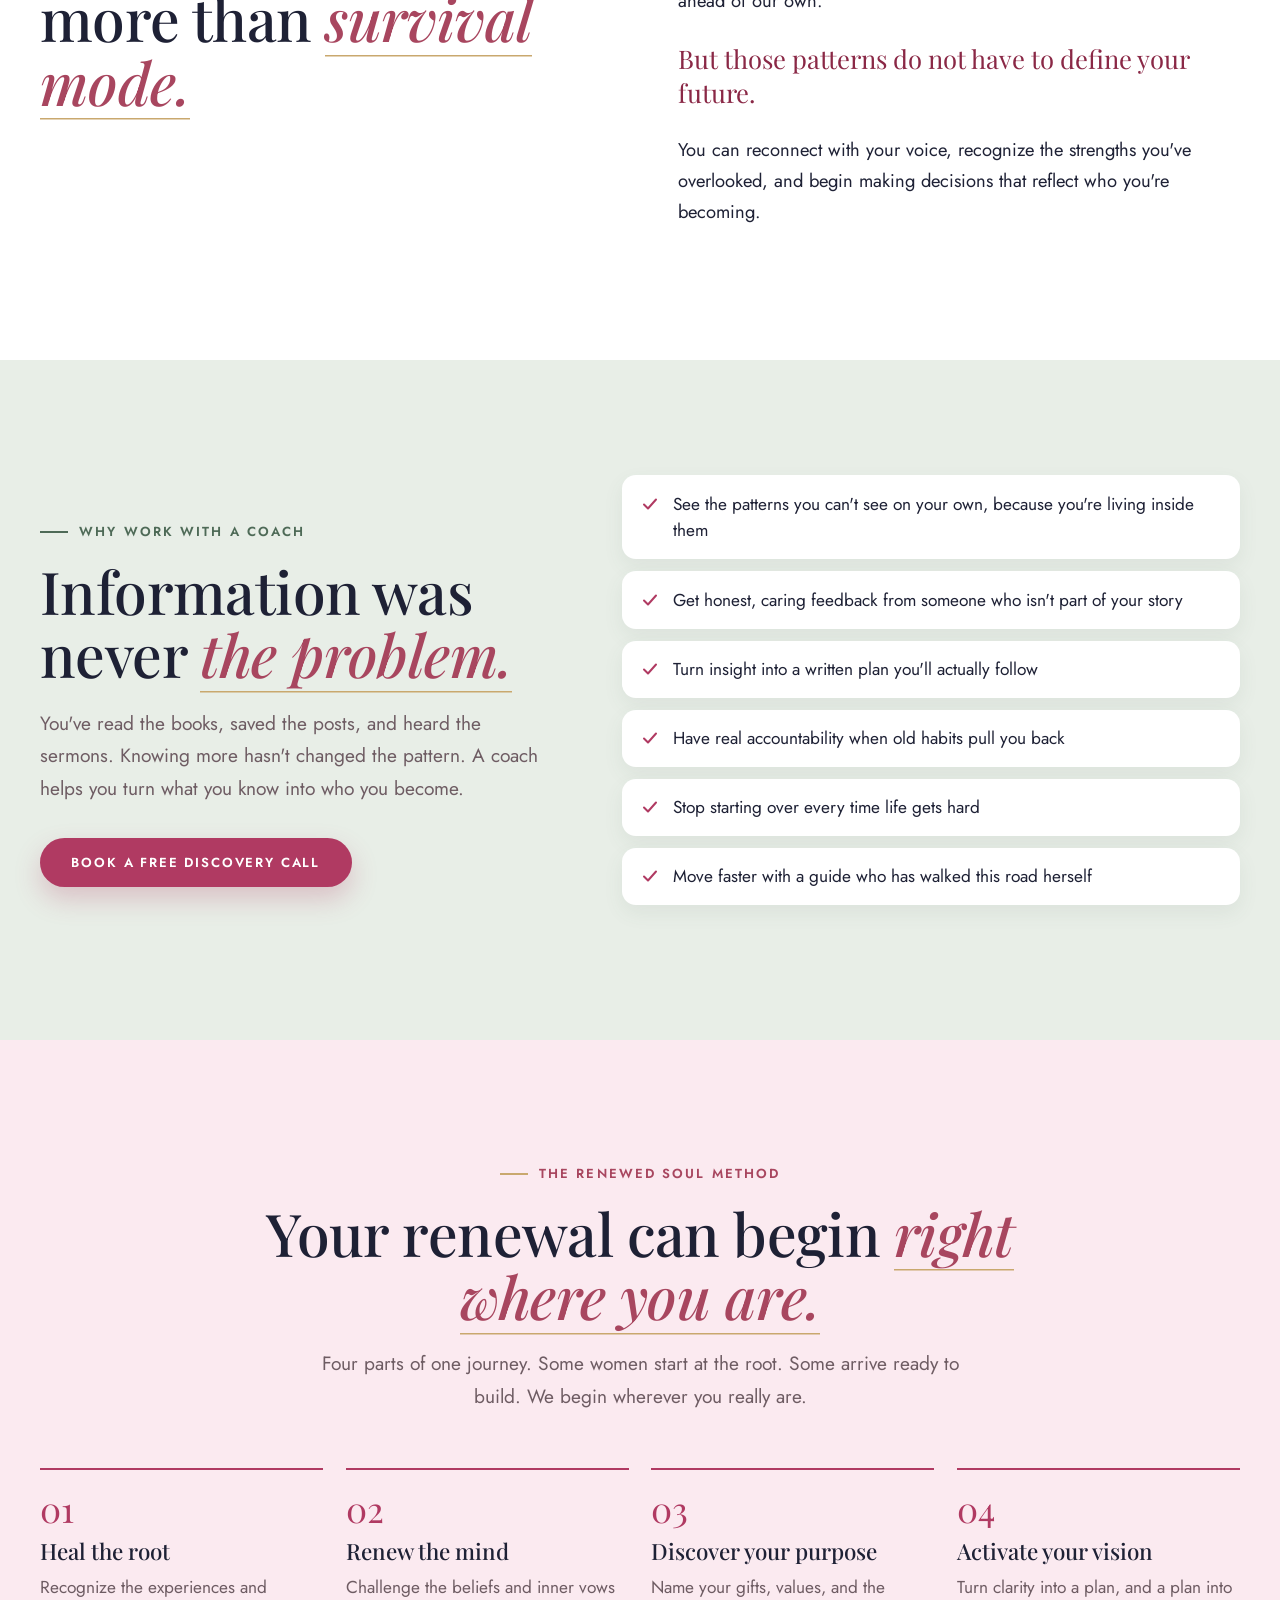
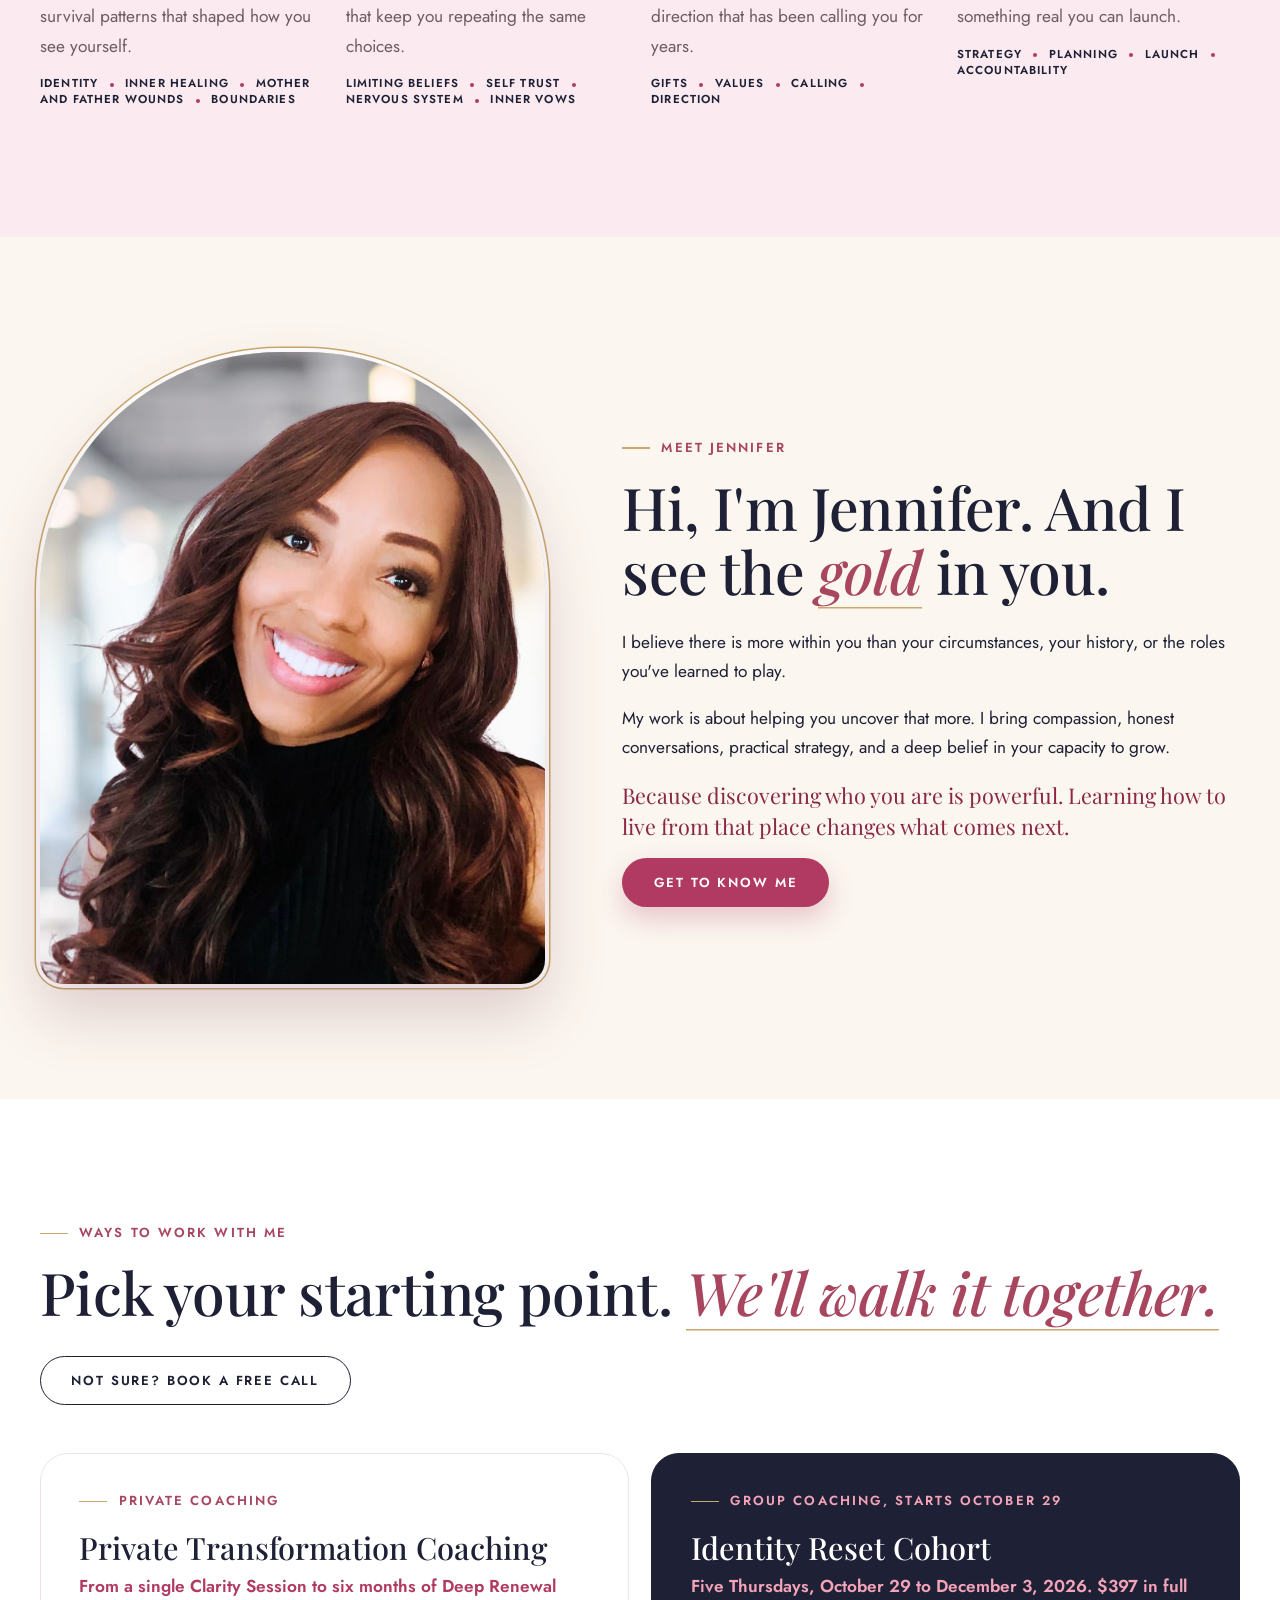
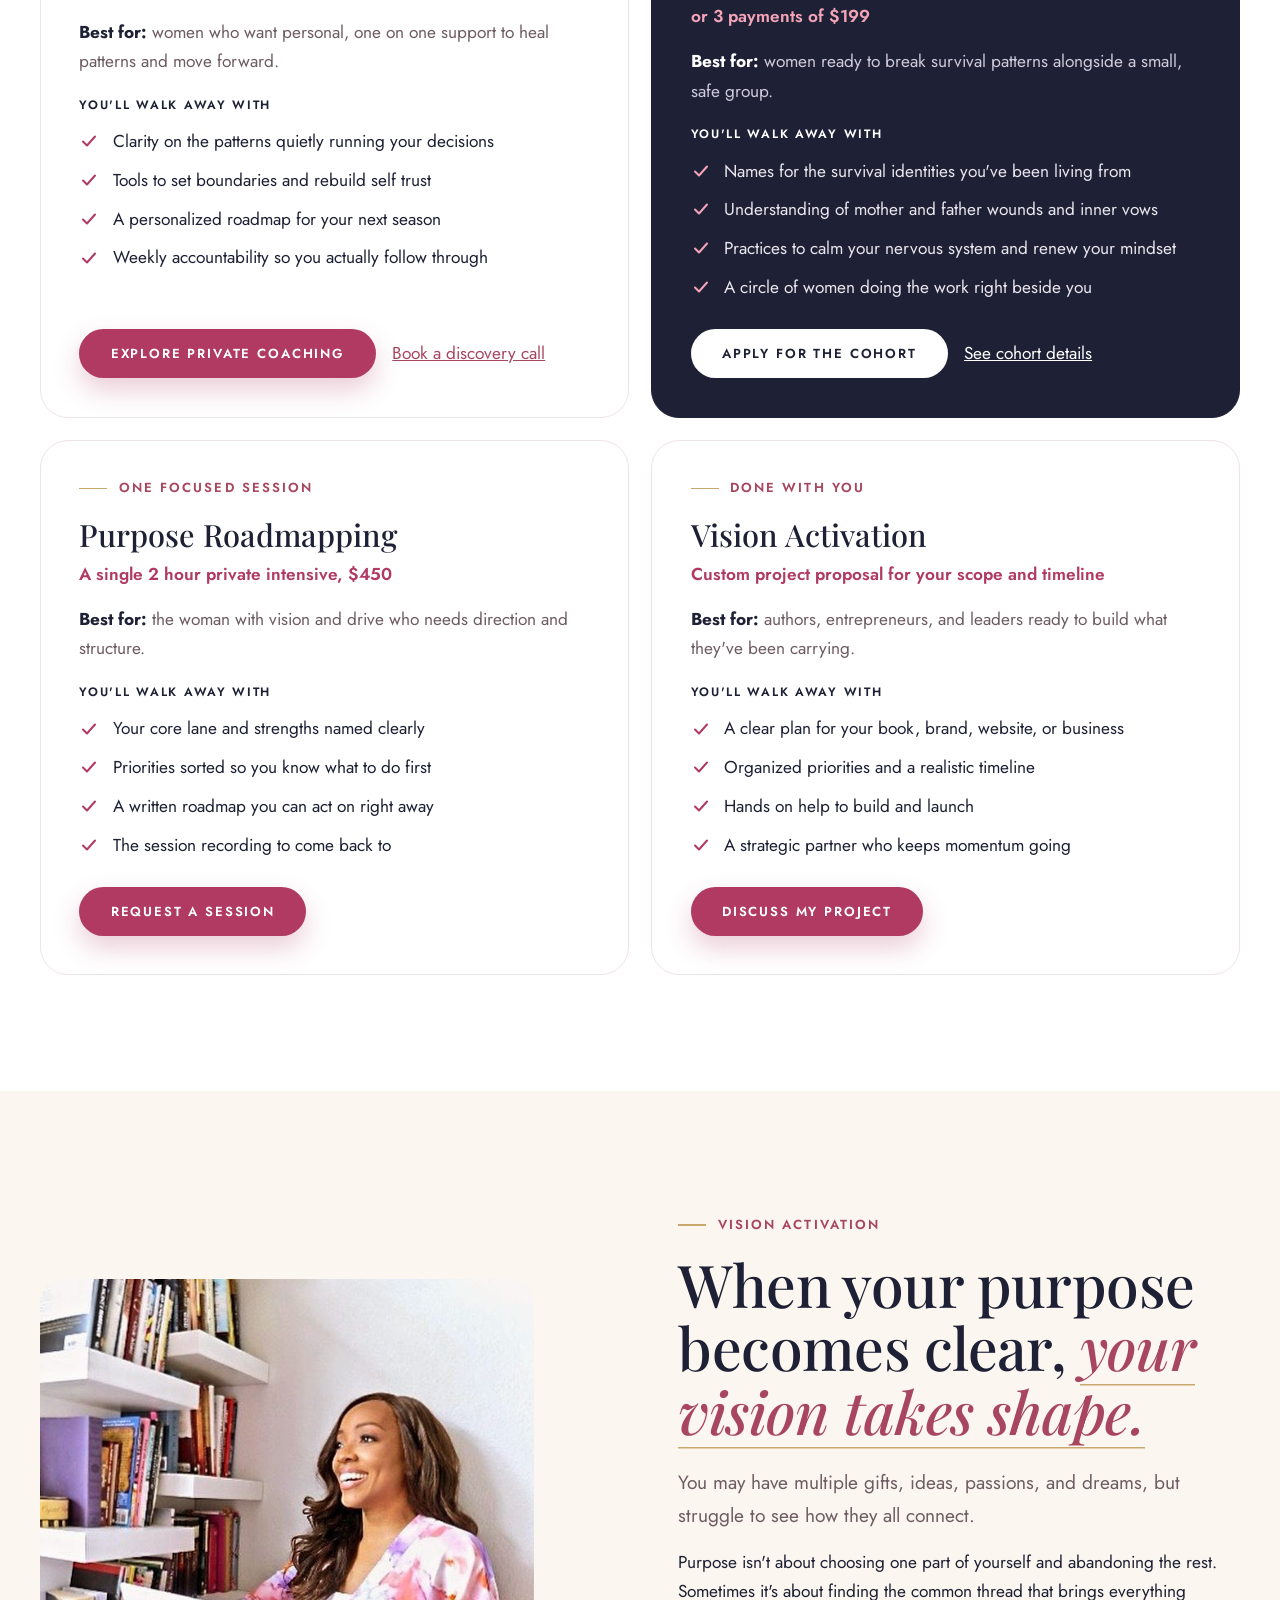
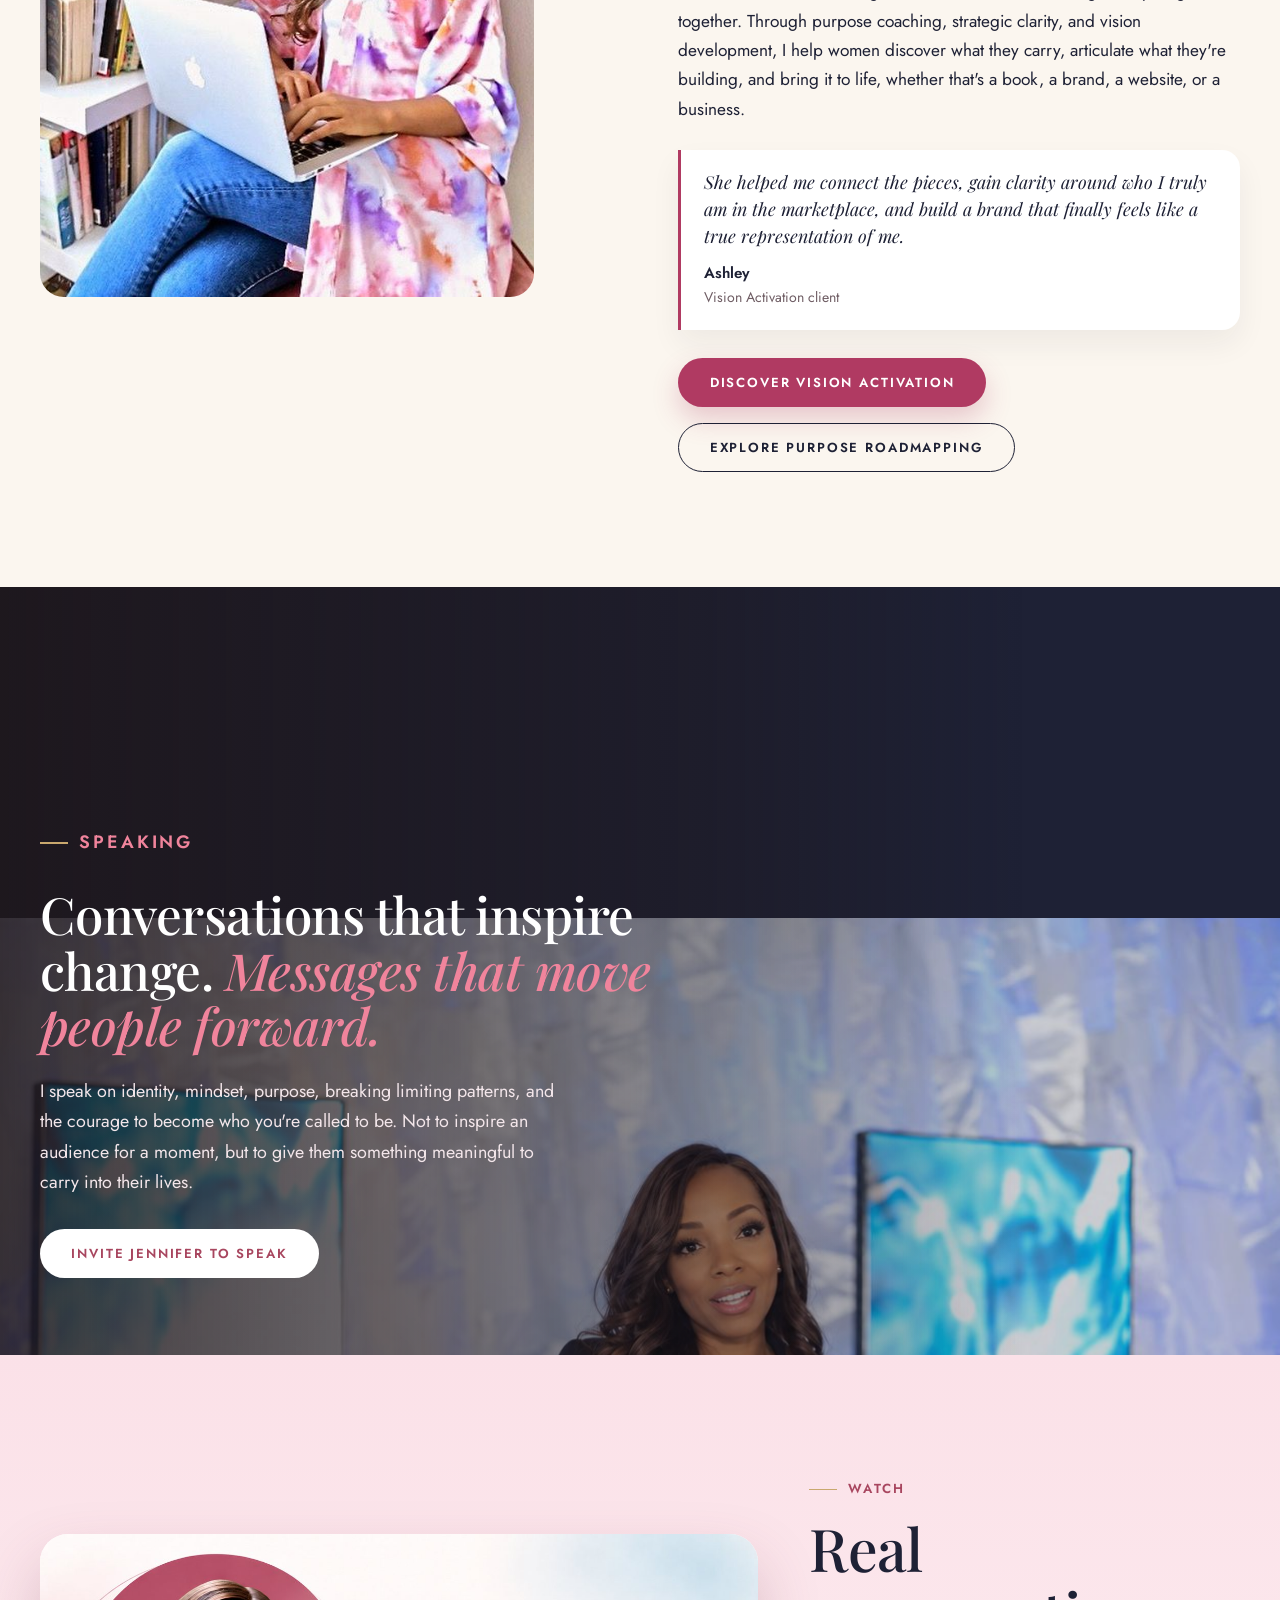
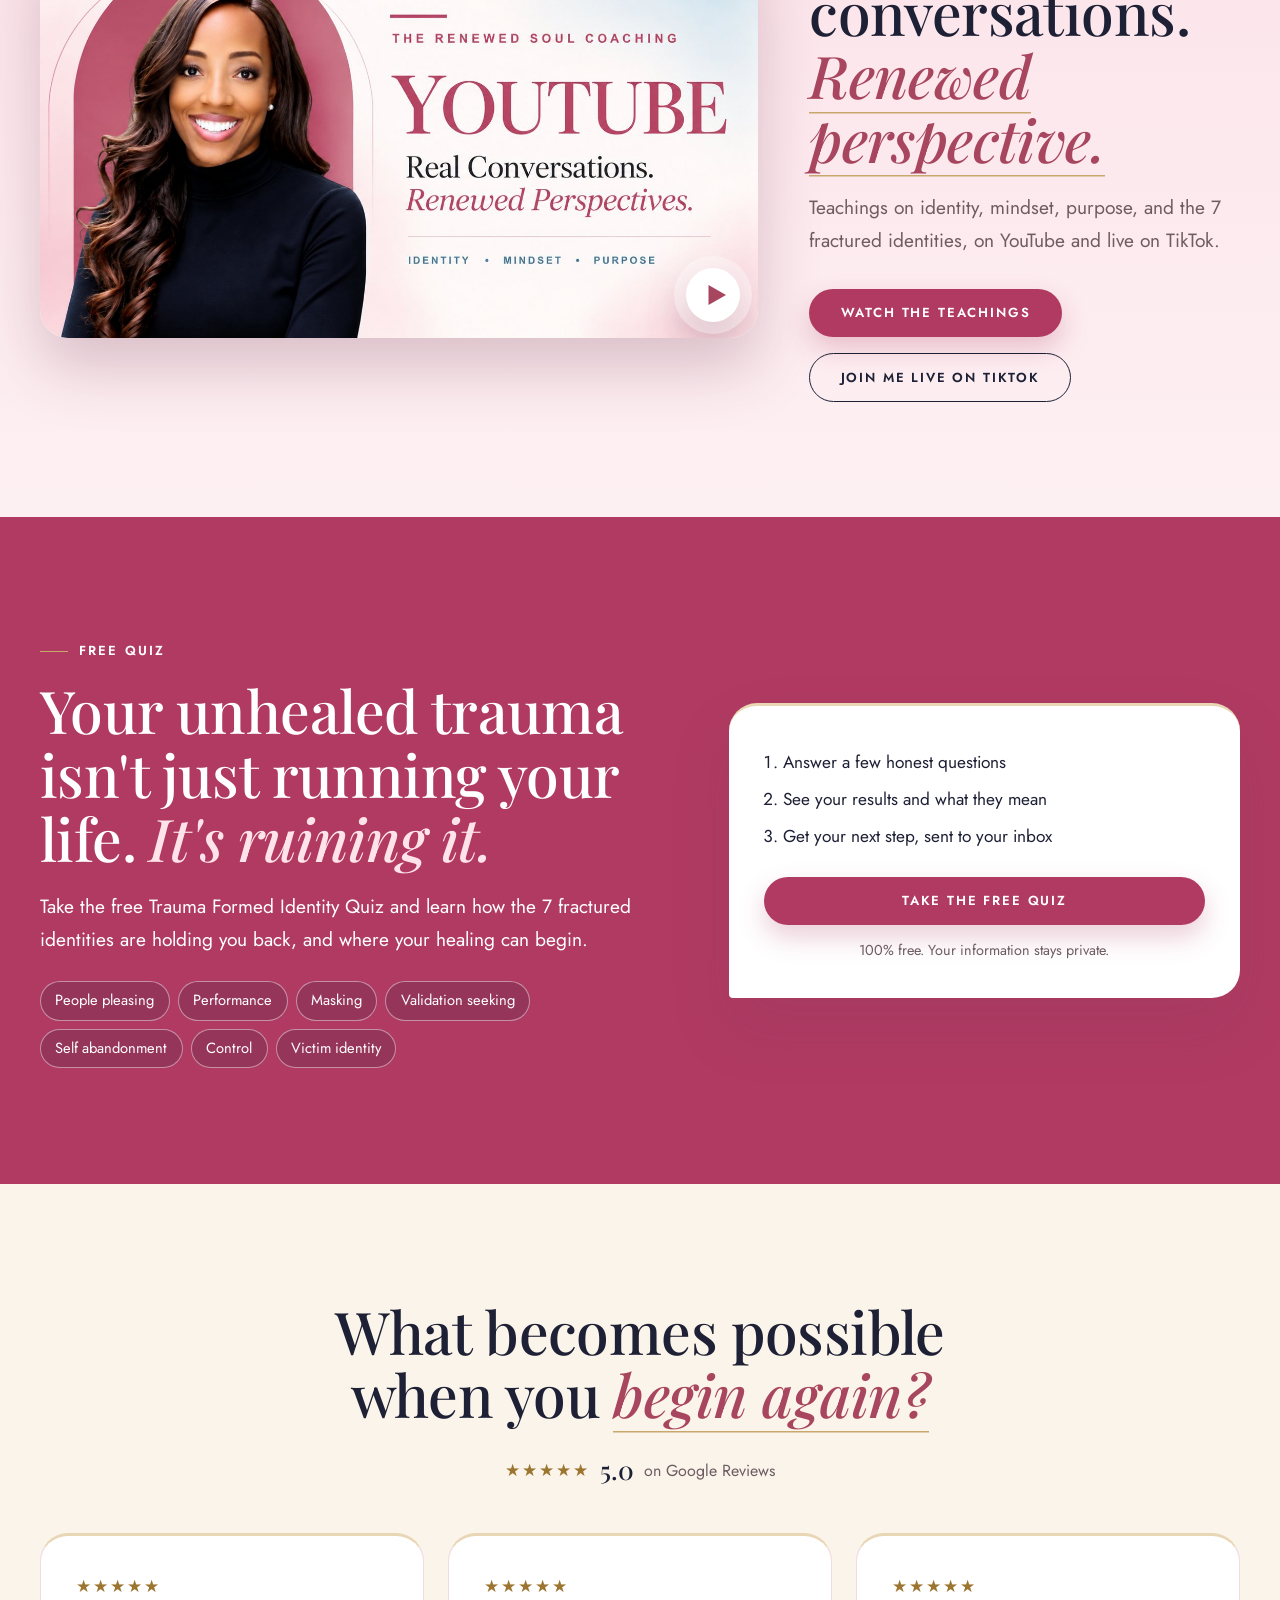
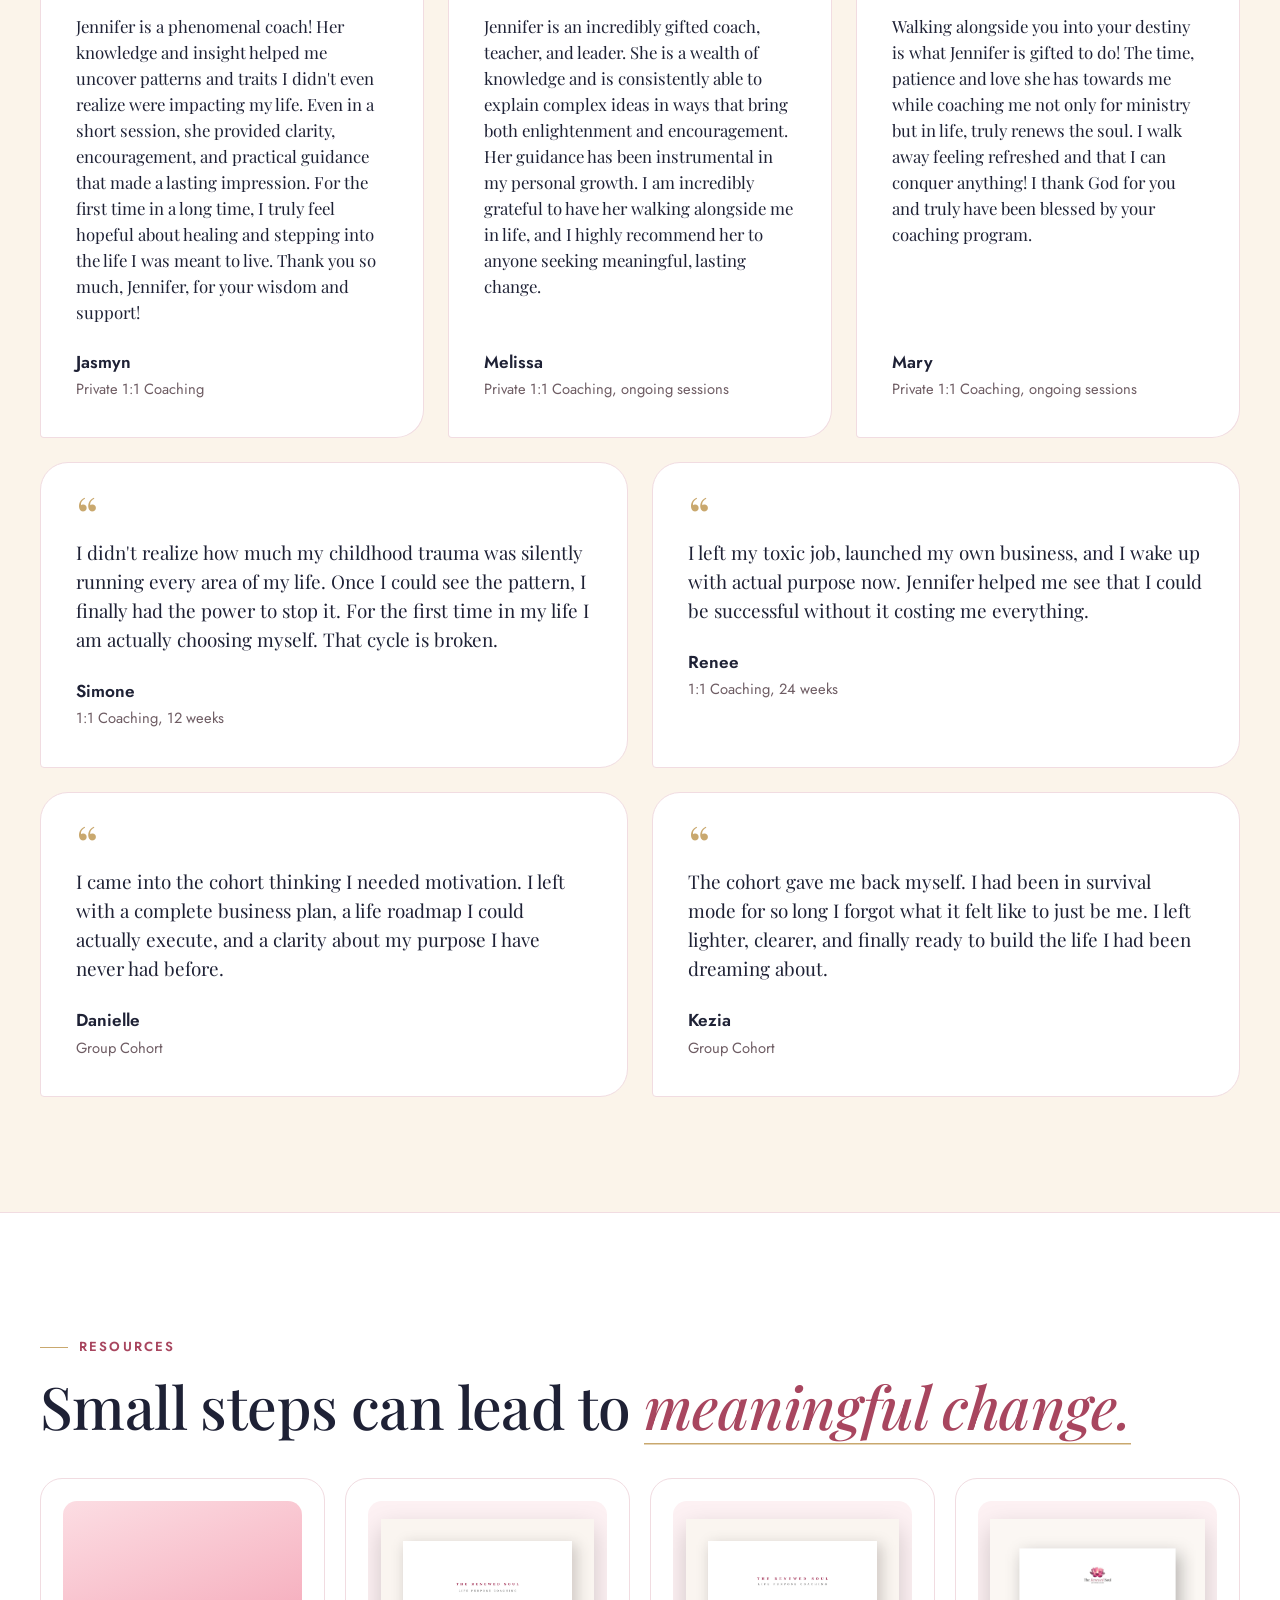
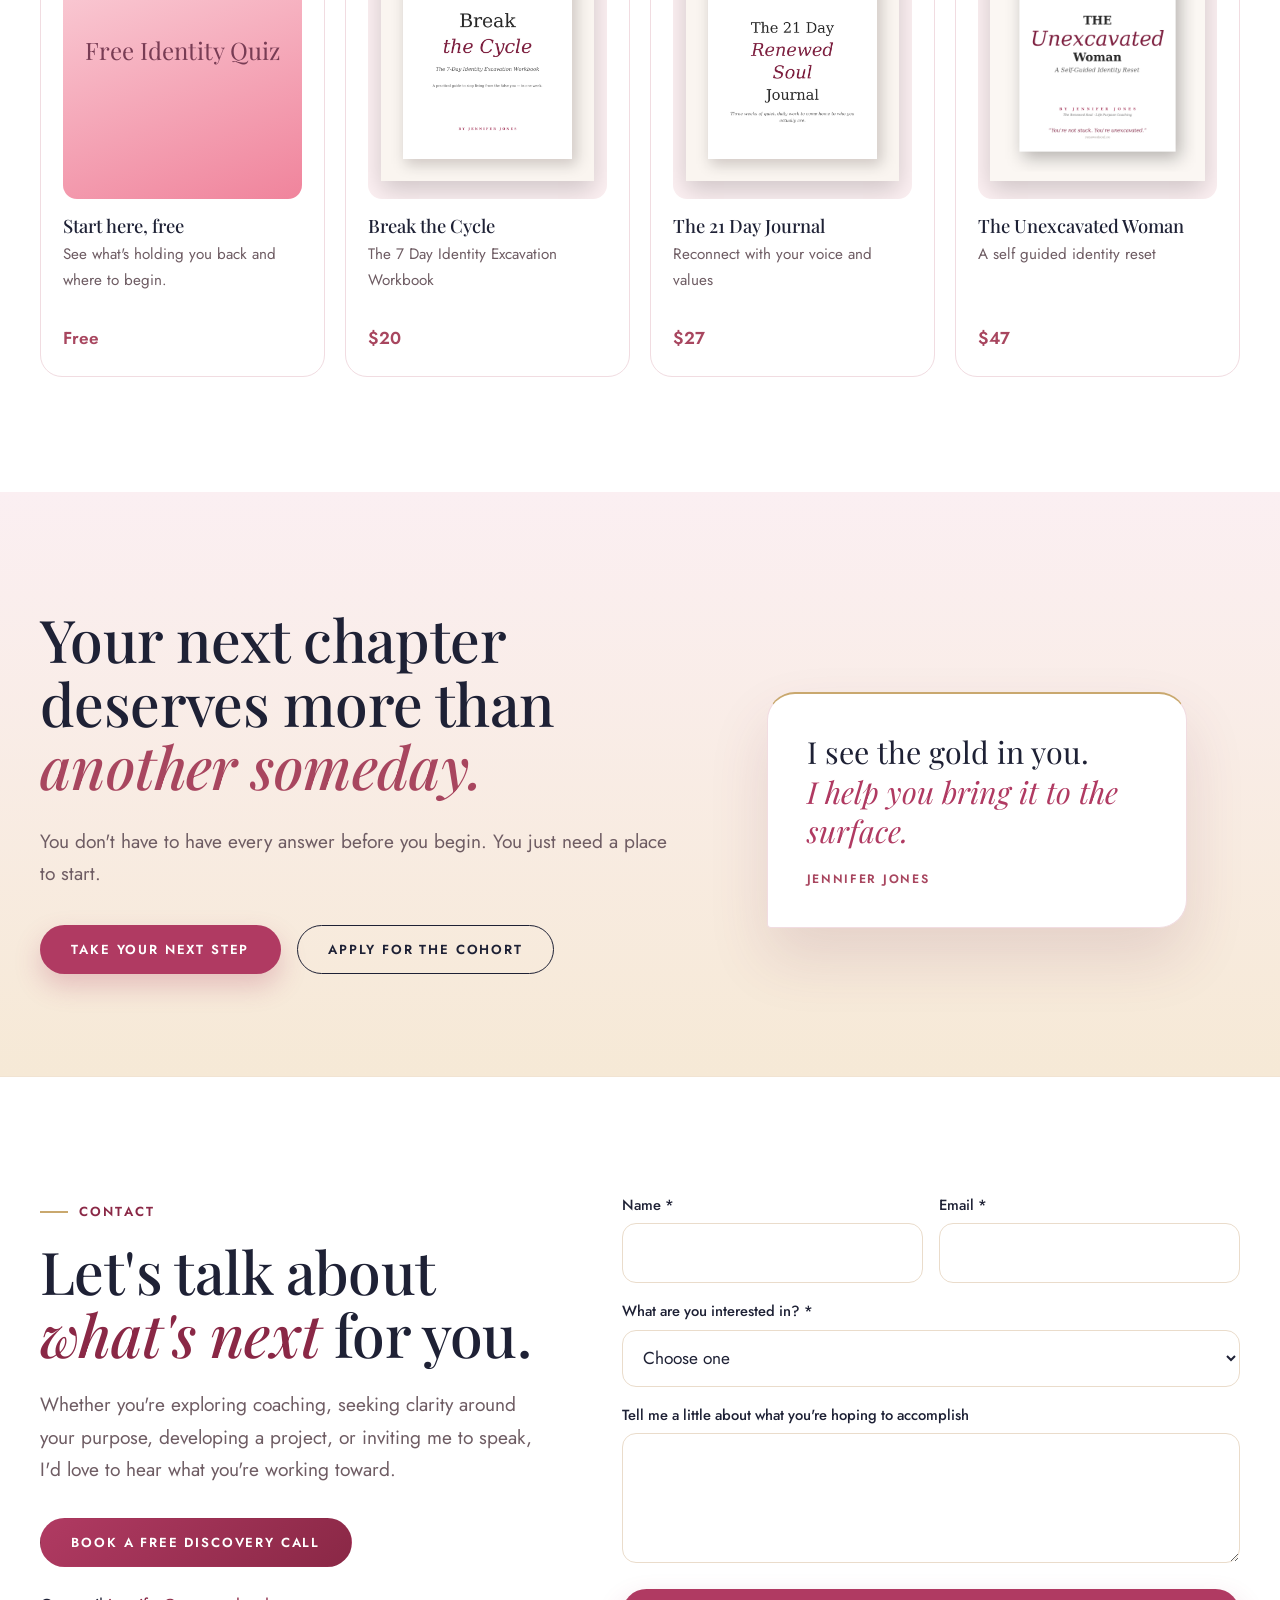
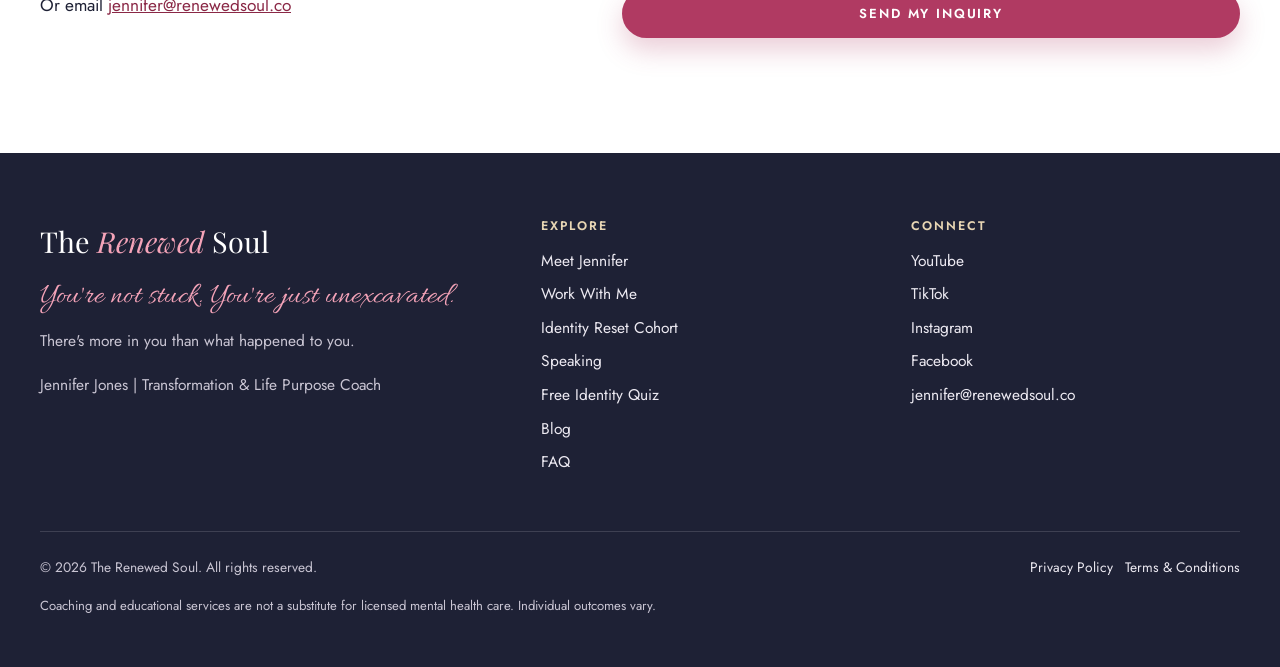
==== commit 598774f7: "Add files via upload" ====
--- a/index.html
+++ b/index.html
@@ -31,7 +31,7 @@
 <script type="application/ld+json">{"@context": "https://schema.org", "@graph": [{"@type": "ProfessionalService", "@id": "https://renewedsoul.co/#business", "name": "Renewed Soul Coaching", "alternateName": ["The Renewed Soul", "Renewed Soul"], "url": "https://renewedsoul.co/", "logo": "https://renewedsoul.co/logo.png", "image": "https://renewedsoul.co/images/hero.jpg", "email": "jennifer@renewedsoul.co", "description": "Transformation and life purpose coaching for women: identity, inner healing, mindset, purpose discovery, vision activation, group cohorts, and speaking.", "founder": {"@id": "https://renewedsoul.co/#jennifer"}, "areaServed": "Worldwide (virtual)", "sameAs": ["https://www.instagram.com/therenewedsoulcoaching", "https://www.facebook.com/renewedsoulcoaching", "https://www.tiktok.com/@therenewedsoulcoach", "https://www.youtube.com/channel/UCcUUK5c2Fx3Fn_vhpyp1Ylw", "https://stan.store/renewedsoul"]}, {"@type": "WebSite", "@id": "https://renewedsoul.co/#website", "url": "https://renewedsoul.co/", "name": "Renewed Soul Coaching", "publisher": {"@id": "https://renewedsoul.co/#business"}, "alternateName": ["The Renewed Soul", "renewedsoul.co"]}, {"@type": "Person", "@id": "https://renewedsoul.co/#jennifer", "name": "Jennifer Jones", "jobTitle": "Transformation & Life Purpose Coach and Speaker", "url": "https://renewedsoul.co/about.html", "image": "https://renewedsoul.co/images/hero.jpg", "worksFor": {"@id": "https://renewedsoul.co/#business"}, "knowsAbout": ["Identity coaching", "Trauma informed coaching", "Life purpose coaching", "Mindset", "People pleasing", "Self abandonment", "Narcissistic abuse recovery", "Business launch strategy", "Public speaking"], "sameAs": ["https://www.instagram.com/therenewedsoulcoaching", "https://www.facebook.com/renewedsoulcoaching", "https://www.tiktok.com/@therenewedsoulcoach", "https://www.youtube.com/channel/UCcUUK5c2Fx3Fn_vhpyp1Ylw"]}, {"@type": "WebPage", "@id": "https://renewedsoul.co/#webpage", "url": "https://renewedsoul.co/", "name": "Renewed Soul Coaching | Life Purpose & Transformation Coach", "description": "Trauma informed life purpose coaching with Jennifer Jones. Heal identity patterns, renew your mindset, find your purpose, and build your vision.", "isPartOf": {"@id": "https://renewedsoul.co/#website"}, "primaryImageOfPage": "https://renewedsoul.co/images/hero.jpg", "inLanguage": "en-US"}]}</script>
 <link rel="preconnect" href="https://fonts.googleapis.com"><link rel="preconnect" href="https://fonts.gstatic.com" crossorigin>
 <link href="https://fonts.googleapis.com/css2?family=Playfair+Display:ital,wght@0,400..800;1,400..700&family=Jost:wght@400;500;600&family=Allura&display=swap" rel="stylesheet">
-<link rel="stylesheet" href="styles.css?v=20261013e">
+<link rel="stylesheet" href="styles.css?v=20261023a">
 </head>
 <body data-page="index.html">
 <a class="skip" href="#main">Skip to main content</a>
@@ -128,7 +128,7 @@
     <div class="ways-head" data-reveal><div><p class="kicker">Ways to work with me</p><h2>Pick your starting point. <em>We'll walk it together.</em></h2></div><a class="btn btn-line" href="https://calendly.com/jennifer-renewedsoul/15min">Not sure? Book a free call</a></div>
     <div class="offers">
       <article class="offer " data-reveal><p class="kicker">Private coaching</p><h3>Private Transformation Coaching</h3><p class="o-meta">From a single Clarity Session to six months of Deep Renewal</p><p class="o-best"><strong>Best for:</strong> women who want personal, one on one support to heal patterns and move forward.</p><p class="o-walk">You'll walk away with</p><ul class="checks"><li><svg viewBox="0 0 20 20" aria-hidden="true"><path d="M4 10.5l4 4 8-9" fill="none" stroke="currentColor" stroke-width="2" stroke-linecap="round" stroke-linejoin="round"/></svg><span>Clarity on the patterns quietly running your decisions</span></li><li><svg viewBox="0 0 20 20" aria-hidden="true"><path d="M4 10.5l4 4 8-9" fill="none" stroke="currentColor" stroke-width="2" stroke-linecap="round" stroke-linejoin="round"/></svg><span>Tools to set boundaries and rebuild self trust</span></li><li><svg viewBox="0 0 20 20" aria-hidden="true"><path d="M4 10.5l4 4 8-9" fill="none" stroke="currentColor" stroke-width="2" stroke-linecap="round" stroke-linejoin="round"/></svg><span>A personalized roadmap for your next season</span></li><li><svg viewBox="0 0 20 20" aria-hidden="true"><path d="M4 10.5l4 4 8-9" fill="none" stroke="currentColor" stroke-width="2" stroke-linecap="round" stroke-linejoin="round"/></svg><span>Weekly accountability so you actually follow through</span></li></ul><div class="o-cta"><a class="btn btn-rose" href="services.html#signature">Explore private coaching</a><a class="textlink" href="https://calendly.com/jennifer-renewedsoul/15min">Book a discovery call</a></div></article>
-      <article class="offer dark" data-reveal><p class="kicker">Group coaching, starts October 22</p><h3>Identity Reset Cohort</h3><p class="o-meta">Five Thursdays, October 22 to November 19, 2026. $397 in full or 3 payments of $199</p><p class="o-best"><strong>Best for:</strong> women ready to break survival patterns alongside a small, safe group.</p><p class="o-walk">You'll walk away with</p><ul class="checks"><li><svg viewBox="0 0 20 20" aria-hidden="true"><path d="M4 10.5l4 4 8-9" fill="none" stroke="currentColor" stroke-width="2" stroke-linecap="round" stroke-linejoin="round"/></svg><span>Names for the survival identities you've been living from</span></li><li><svg viewBox="0 0 20 20" aria-hidden="true"><path d="M4 10.5l4 4 8-9" fill="none" stroke="currentColor" stroke-width="2" stroke-linecap="round" stroke-linejoin="round"/></svg><span>Understanding of mother and father wounds and inner vows</span></li><li><svg viewBox="0 0 20 20" aria-hidden="true"><path d="M4 10.5l4 4 8-9" fill="none" stroke="currentColor" stroke-width="2" stroke-linecap="round" stroke-linejoin="round"/></svg><span>Practices to calm your nervous system and renew your mindset</span></li><li><svg viewBox="0 0 20 20" aria-hidden="true"><path d="M4 10.5l4 4 8-9" fill="none" stroke="currentColor" stroke-width="2" stroke-linecap="round" stroke-linejoin="round"/></svg><span>A circle of women doing the work right beside you</span></li></ul><div class="o-cta"><a class="btn btn-light" href="https://forms.gle/mDTVDYQPwBwB2Vpw5">Apply for the cohort</a><a class="textlink" href="services.html#cohort">See cohort details</a></div></article>
+      <article class="offer dark" data-reveal><p class="kicker">Group coaching, starts October 29</p><h3>Identity Reset Cohort</h3><p class="o-meta">Five Thursdays, October 29 to December 3, 2026. $397 in full or 3 payments of $199</p><p class="o-best"><strong>Best for:</strong> women ready to break survival patterns alongside a small, safe group.</p><p class="o-walk">You'll walk away with</p><ul class="checks"><li><svg viewBox="0 0 20 20" aria-hidden="true"><path d="M4 10.5l4 4 8-9" fill="none" stroke="currentColor" stroke-width="2" stroke-linecap="round" stroke-linejoin="round"/></svg><span>Names for the survival identities you've been living from</span></li><li><svg viewBox="0 0 20 20" aria-hidden="true"><path d="M4 10.5l4 4 8-9" fill="none" stroke="currentColor" stroke-width="2" stroke-linecap="round" stroke-linejoin="round"/></svg><span>Understanding of mother and father wounds and inner vows</span></li><li><svg viewBox="0 0 20 20" aria-hidden="true"><path d="M4 10.5l4 4 8-9" fill="none" stroke="currentColor" stroke-width="2" stroke-linecap="round" stroke-linejoin="round"/></svg><span>Practices to calm your nervous system and renew your mindset</span></li><li><svg viewBox="0 0 20 20" aria-hidden="true"><path d="M4 10.5l4 4 8-9" fill="none" stroke="currentColor" stroke-width="2" stroke-linecap="round" stroke-linejoin="round"/></svg><span>A circle of women doing the work right beside you</span></li></ul><div class="o-cta"><a class="btn btn-light" href="https://forms.gle/mDTVDYQPwBwB2Vpw5">Apply for the cohort</a><a class="textlink" href="services.html#cohort">See cohort details</a></div></article>
       <article class="offer " data-reveal><p class="kicker">One focused session</p><h3>Purpose Roadmapping</h3><p class="o-meta">A single 2 hour private intensive, $450</p><p class="o-best"><strong>Best for:</strong> the woman with vision and drive who needs direction and structure.</p><p class="o-walk">You'll walk away with</p><ul class="checks"><li><svg viewBox="0 0 20 20" aria-hidden="true"><path d="M4 10.5l4 4 8-9" fill="none" stroke="currentColor" stroke-width="2" stroke-linecap="round" stroke-linejoin="round"/></svg><span>Your core lane and strengths named clearly</span></li><li><svg viewBox="0 0 20 20" aria-hidden="true"><path d="M4 10.5l4 4 8-9" fill="none" stroke="currentColor" stroke-width="2" stroke-linecap="round" stroke-linejoin="round"/></svg><span>Priorities sorted so you know what to do first</span></li><li><svg viewBox="0 0 20 20" aria-hidden="true"><path d="M4 10.5l4 4 8-9" fill="none" stroke="currentColor" stroke-width="2" stroke-linecap="round" stroke-linejoin="round"/></svg><span>A written roadmap you can act on right away</span></li><li><svg viewBox="0 0 20 20" aria-hidden="true"><path d="M4 10.5l4 4 8-9" fill="none" stroke="currentColor" stroke-width="2" stroke-linecap="round" stroke-linejoin="round"/></svg><span>The session recording to come back to</span></li></ul><div class="o-cta"><a class="btn btn-rose" href="services.html#roadmap">Request a session</a></div></article>
       <article class="offer " data-reveal><p class="kicker">Done with you</p><h3>Vision Activation</h3><p class="o-meta">Custom project proposal for your scope and timeline</p><p class="o-best"><strong>Best for:</strong> authors, entrepreneurs, and leaders ready to build what they've been carrying.</p><p class="o-walk">You'll walk away with</p><ul class="checks"><li><svg viewBox="0 0 20 20" aria-hidden="true"><path d="M4 10.5l4 4 8-9" fill="none" stroke="currentColor" stroke-width="2" stroke-linecap="round" stroke-linejoin="round"/></svg><span>A clear plan for your book, brand, website, or business</span></li><li><svg viewBox="0 0 20 20" aria-hidden="true"><path d="M4 10.5l4 4 8-9" fill="none" stroke="currentColor" stroke-width="2" stroke-linecap="round" stroke-linejoin="round"/></svg><span>Organized priorities and a realistic timeline</span></li><li><svg viewBox="0 0 20 20" aria-hidden="true"><path d="M4 10.5l4 4 8-9" fill="none" stroke="currentColor" stroke-width="2" stroke-linecap="round" stroke-linejoin="round"/></svg><span>Hands on help to build and launch</span></li><li><svg viewBox="0 0 20 20" aria-hidden="true"><path d="M4 10.5l4 4 8-9" fill="none" stroke="currentColor" stroke-width="2" stroke-linecap="round" stroke-linejoin="round"/></svg><span>A strategic partner who keeps momentum going</span></li></ul><div class="o-cta"><a class="btn btn-rose" href="services.html#vision">Discuss my project</a></div></article>
     </div>
@@ -271,8 +271,9 @@
       <h2 id="promo-t">Ready to rediscover <em>who you are?</em></h2>
       <p>Five weeks of guided group coaching to recognize old identity patterns, reconnect with your voice, and move forward with greater clarity.</p>
       <div class="promo-meta">
-        <span><strong>Thursdays, October 22 to November 19, 2026</strong></span>
+        <span><strong>Thursdays, October 29 to December 3, 2026</strong></span>
         <span>5:30 to 7:00 PM Pacific (8:30 PM Eastern)</span>
+        <span>No class Thursday, November 26, for Thanksgiving</span>
         <span>Special pay in full rate: <strong>$397</strong></span>
       </div>
       <a class="btn btn-rose" href="https://forms.gle/mDTVDYQPwBwB2Vpw5" data-applied>Apply for the cohort</a>
@@ -296,7 +297,7 @@
 <script>
 /* ===== Settings ===== */
 const POPUP_DELAY_SECONDS = 10;
-const POPUP_UNTIL = "2026-11-19";   /* the pop-up stops showing after this date */
+const POPUP_UNTIL = "2026-12-03";   /* the pop-up stops showing after this date */
 const FORM_ENDPOINT = "https://formsubmit.co/ajax/jennifer@renewedsoul.co";   /* form messages are delivered to this inbox */
 /* YouTube: paste a video ID (the letters after watch?v=) into any data-yt="" and it plays right on the page */
 /* ==================== */
--- a/styles.css
+++ b/styles.css
@@ -796,3 +796,6 @@
 .vcg-note{margin:1.8rem 0 0;padding:1.2rem 1.4rem;border:1px dashed #D9C9CE;border-radius:16px;color:var(--muted);background:rgba(255,255,255,.6)}
 .vcg-note strong{color:var(--ink)}
 .vcg-note a{color:var(--band);font-weight:600}
+
+.tg-note{font-size:.95rem;margin:.2rem 0 1.4rem;opacity:.9}
+.cohort-band .tg-note{color:#EDEAF2}
